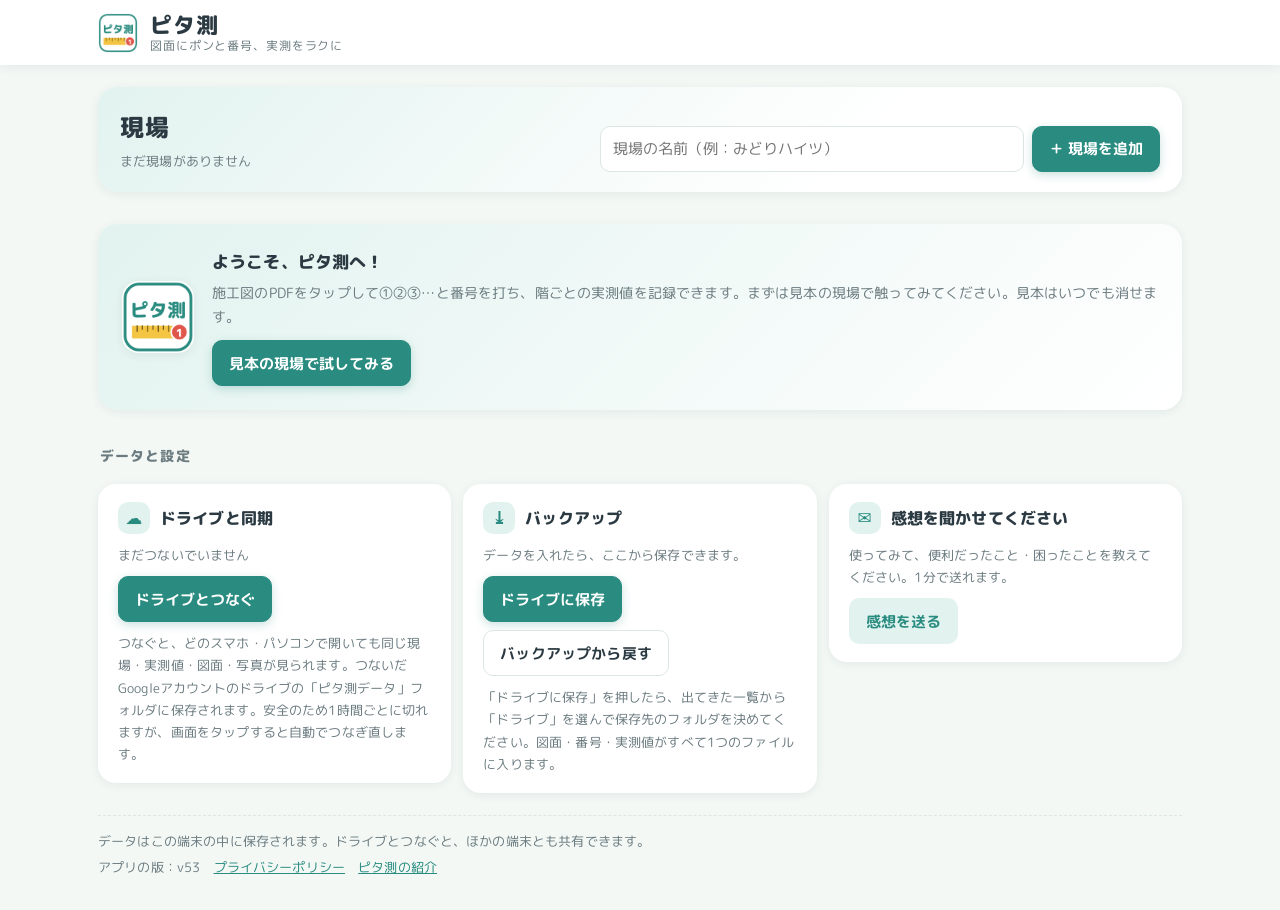
==== index.html @ 1a371fb9 "スキャンした図面でも符号をさがせるように、端末の中で文字を読み取る（Tesseract.js）。丸で囲んだ符号は丸を見つけて上下を読み分ける。今見えている範囲／このページ／全ページを選べる。部品は電波" ====
<!doctype html>
<html lang="ja">
<head>
<meta charset="utf-8">
<meta name="viewport" content="width=device-width,initial-scale=1,viewport-fit=cover">
<meta name="theme-color" content="#2a8c80">
<meta name="apple-mobile-web-app-capable" content="yes">
<meta name="apple-mobile-web-app-title" content="ピタ測">
<link rel="manifest" href="manifest.webmanifest">
<link rel="icon" href="favicon-48.png" type="image/png">
<link rel="apple-touch-icon" href="apple-touch-icon.png">
<title>ピタ測</title>
<link rel="stylesheet" href="lib/fonts/fonts.css">
<link rel="stylesheet" href="style.css">
</head>
<body>

<!-- ドライブとの同期が切れた時のお知らせ -->
<div id="syncBanner" class="syncbanner" hidden>
  <span>同期が切れています（タップで自動でつなぎ直します）</span>
  <button id="syncReconnect" type="button" class="sm">つなぎ直す</button>
</div>

<!-- ホーム：現場一覧 -->
<section id="vHome" class="view home">
  <header class="top hometop">
    <h1 class="brand"><img src="icon-192.png" alt="" width="40" height="40"><span>ピタ測<small>図面にポンと番号、実測をラクに</small></span></h1>
    <button id="syncChip" type="button" class="syncchip" hidden><i></i><span></span></button>
  </header>
  <main class="homemain">
    <section class="newsite">
      <div>
        <h2>現場</h2>
        <p id="siteCount" class="note"></p>
      </div>
      <form id="newSiteForm" class="newsiteform">
        <input id="newSiteName" type="text" placeholder="現場の名前（例：みどりハイツ）" aria-label="新しい現場の名前" autocomplete="off">
        <button id="addSite" class="primary" type="submit">＋ 現場を追加</button>
      </form>
    </section>
    <input id="siteSearch" class="sitesearch" type="search" placeholder="現場をさがす" aria-label="現場をさがす" hidden>
    <ul id="siteList" class="sitegrid"></ul>
    <p id="siteNone" class="note center" hidden>見つかりませんでした</p>
    <div id="homeEmpty" class="hello" hidden>
      <img src="icon-192.png" alt="" width="72" height="72">
      <div>
        <h2>ようこそ、ピタ測へ！</h2>
        <p>施工図のPDFをタップして①②③…と番号を打ち、階ごとの実測値を記録できます。まずは見本の現場で触ってみてください。見本はいつでも消せます。</p>
        <button id="demoBtn" type="button" class="primary">見本の現場で試してみる</button>
      </div>
    </div>

    <h2 class="sectitle">データと設定</h2>
    <div class="settings">
      <section id="syncCard" class="card stack">
        <h3><span class="ico">☁</span>ドライブと同期</h3>
        <p id="syncInfo" class="note"></p>
        <div class="row wrap">
          <button id="syncConnect" type="button" class="primary">ドライブとつなぐ</button>
          <button id="syncNowBtn" type="button" hidden>今すぐ同期</button>
          <button id="syncOff" type="button" hidden>つなぐのをやめる</button>
        </div>
        <p class="note small">つなぐと、どのスマホ・パソコンで開いても同じ現場・実測値・図面・写真が見られます。つないだGoogleアカウントのドライブの「ピタ測データ」フォルダに保存されます。安全のため1時間ごとに切れますが、画面をタップすると自動でつなぎ直します。</p>
      </section>
      <section class="card stack">
        <h3><span class="ico">⤓</span>バックアップ</h3>
        <p id="backupInfo" class="note"></p>
        <div class="row wrap">
          <button id="backupBtn" type="button" class="primary">ドライブに保存</button>
          <label for="restoreIn" class="filebtn">バックアップから戻す</label>
          <input id="restoreIn" type="file" hidden>
        </div>
        <p class="note small">「ドライブに保存」を押したら、出てきた一覧から「ドライブ」を選んで保存先のフォルダを決めてください。図面・番号・実測値がすべて1つのファイルに入ります。</p>
      </section>
      <section class="card stack">
        <h3><span class="ico">✉</span>感想を聞かせてください</h3>
        <p class="note">使ってみて、便利だったこと・困ったことを教えてください。1分で送れます。</p>
        <div class="row"><button id="fbOpen" type="button" class="soft">感想を送る</button></div>
      </section>
    </div>
    <footer class="homefoot">
      <p class="note small">データはこの端末の中に保存されます。ドライブとつなぐと、ほかの端末とも共有できます。</p>
      <p class="note small">アプリの版：<span id="appVer">v53</span>　<a href="privacy.html">プライバシーポリシー</a>　<a href="intro.html">ピタ測の紹介</a></p>
    </footer>
  </main>
</section>

<!-- 現場：図面一覧 -->
<section id="vSite" class="view" hidden>
  <header class="top">
    <button class="back" data-go="home" type="button" aria-label="戻る">‹</button>
    <h1 id="siteTitle"></h1>
  </header>
  <main class="pad stack">
    <div class="row wrap">
      <label class="primary filebtn" for="fileIn">＋ PDFを追加（ドライブ・ファイル）</label>
      <label class="filebtn" for="photoIn">＋ 写真を追加</label>
    </div>
    <input id="fileIn" type="file" accept="application/pdf,.pdf" hidden>
    <input id="photoIn" type="file" accept="image/*" hidden>
    <p class="note small">PDFは、開いた画面で「ドライブ」や「Google ドライブ」を選ぶと、ドライブの中の施工図を選べます。</p>
    <p id="loadMsg" class="note" hidden></p>
    <ul id="drawList" class="list"></ul>
    <p id="siteEmpty" class="note" hidden>図面がまだありません。施工図のPDFか、図面を撮った写真を追加してください。</p>
    <div id="xlsxBox" class="stack" hidden>
      <button id="xlsxBtn" type="button" class="primary">Excelで保存（実測値記入表）</button>
      <p class="note small">符号ごとの実測値の表、番号入りの図面、現場写真、集計（中間値・最大・最小・差。差が20mm以上は赤字）を1つのExcelにまとめます。ドライブとつながっていれば「ピタ測データ ＞ Excel出力」に、つながっていなければスマホの「ダウンロード」に保存します。</p>
    </div>
    <div class="dangerzone">
      <button id="delSite" class="danger" type="button">この現場を削除</button>
    </div>
  </main>
</section>

<!-- 図面ビュー：番号打ち＋入力 -->
<section id="vDraw" class="view drawview" hidden>
  <header class="top">
    <button class="back" data-go="site" type="button" aria-label="戻る">‹</button>
    <h1 id="drawTitle"></h1>
    <div class="pager">
      <button id="pgPrev" type="button" aria-label="前のページ">◀</button>
      <span id="pgLabel"></span>
      <button id="pgNext" type="button" aria-label="次のページ">▶</button>
    </div>
  </header>

  <div class="posbar">
    <div id="posChips" class="chips"></div>
    <button id="addPos" type="button" class="chip add">＋ 位置</button>
    <button id="findSym" type="button" class="chip add">図面から符号をさがす</button>
    <label for="importIn" class="chip add filebtn">符号を取り込む</label>
    <input id="importIn" type="file" hidden>
  </div>
  <!-- 書き込みの道具（中身は annot.js が作る）。充電式のタッチペンでなぞると書ける -->
  <div id="penBar" class="penbar"></div>

  <div class="split">
    <div class="stagecol">
      <div id="stage" class="stage">
        <div id="layer" class="layer">
          <canvas id="cv"></canvas>
          <canvas id="hi" class="hi" hidden></canvas>
          <svg id="marks" xmlns="http://www.w3.org/2000/svg"></svg>
        </div>
        <p id="stageMsg" class="stagemsg" hidden></p>
      </div>
      <!-- 図面の操作ボタンは図面に重ならないよう、図面のすぐ下の帯に置く -->
      <div class="tools">
        <button id="modeBtn" type="button" class="tool on" aria-pressed="true">● 番号を打つ</button>
        <button id="undoBtn" type="button" class="tool">↶ 取り消し</button>
        <button id="fitBtn" type="button" class="tool">全体</button>
        <button id="sizeBtn" type="button" class="tool">丸：中</button>
      </div>
    </div>

    <div class="panel">
      <div id="noPos" class="note">上の「＋ 位置」で測る場所のグループ（例：B-1）を作ると、図面をタップして①②③…と番号を打てます。</div>
      <div id="posBody" hidden>
        <div class="poshead">
          <strong id="posName"></strong>
          <span id="posMeta" class="small muted"></span>
          <span class="grow"></span>
          <span id="saveState" class="small muted"></span>
        </div>
        <div id="selBar" class="selbar" hidden>
          <span id="selLabel"></span>
          <label for="photoCam" class="filebtn sm">写真を撮る</label>
          <input id="photoCam" type="file" accept="image/*" capture="environment" hidden>
          <span class="grow"></span>
          <button id="delPoint" type="button" class="danger sm">この番号を削除</button>
        </div>
        <div id="photoStrip" class="strip" hidden></div>
        <div class="scroller"><table id="grid"></table></div>
        <div class="legend small muted">
          <span><i class="sw red"></i>実測値（mm）</span>
          <span><i class="sw warn"></i>他の階とズレが大きい（要確認）</span>
          <span>「設計」に図面の寸法を入れると差が出ます（20mm以上は赤）</span>
        </div>
        <div class="row wrap">
          <button id="addFloor" type="button">＋ 階</button>
          <button id="delFloor" type="button">− 階</button>
          <button id="copyBtn" type="button">Excel用にコピー</button>
          <button id="csvBtn" type="button">CSV</button>
          <button id="pngBtn" type="button">番号入り図面を保存</button>
          <button id="delPos" type="button" class="danger">位置を削除</button>
        </div>
        <textarea id="memo" placeholder="メモ（例：5F ⑥は壁の出っ張りあり）" aria-label="メモ"></textarea>
      </div>
    </div>
  </div>
</section>

<!-- 位置の作成 -->
<dialog id="posDlg">
  <form method="dialog" class="stack">
    <h2>位置を追加</h2>
    <label>位置の名前<input id="pName" type="text" placeholder="例：B-1" required></label>
    <div class="row">
      <label>開始階<input id="pFrom" type="number" inputmode="numeric" value="2" min="1" max="60"></label>
      <label>終了階<input id="pTo" type="number" inputmode="numeric" value="9" min="1" max="60"></label>
    </div>
    <p id="pErr" class="err" hidden></p>
    <div class="row">
      <button value="ok" id="pOk" class="primary">作成</button>
      <button value="cancel" formnovalidate>やめる</button>
    </div>
  </form>
</dialog>

<!-- 確認 -->
<dialog id="askDlg">
  <form method="dialog" class="stack">
    <p id="askText"></p>
    <div class="row">
      <button value="ok" class="danger">削除する</button>
      <button value="cancel">やめる</button>
    </div>
  </form>
</dialog>

<!-- 感想フォーム（答えは作者のGoogleフォームに届く） -->
<dialog id="fbDlg" class="fbdlg">
  <form id="fbForm" class="stack">
    <h2>ピタ測の感想</h2>
    <p class="note small">どれも空欄のままで大丈夫です。答えはピタ測の作者に届きます。</p>
    <label>お仕事の種類<input id="fbJob" type="text" placeholder="例：手摺の施工、内装、設備など"></label>
    <label>どんな場面で使いましたか<input id="fbScene" type="text" placeholder="例：マンションのバルコニーの実測"></label>
    <fieldset class="fbset"><legend>便利だった機能（いくつでも）</legend>
      <label><input type="checkbox" name="fbFeat" value="番号を打つ">番号を打つ</label>
      <label><input type="checkbox" name="fbFeat" value="実測値の表">実測値の表</label>
      <label><input type="checkbox" name="fbFeat" value="ズレ・設計との差">ズレ・設計との差</label>
      <label><input type="checkbox" name="fbFeat" value="写真">写真</label>
      <label><input type="checkbox" name="fbFeat" value="書き込み">書き込み</label>
      <label><input type="checkbox" name="fbFeat" value="Excelで保存">Excelで保存</label>
      <label><input type="checkbox" name="fbFeat" value="ドライブ同期">ドライブ同期</label>
      <label><input type="checkbox" name="fbFeat" value="符号をさがす">符号をさがす</label>
    </fieldset>
    <label>困ったこと・わかりにくかったこと<textarea id="fbTrouble" rows="3"></textarea></label>
    <fieldset class="fbset"><legend>月いくらなら払いますか</legend>
      <label><input type="radio" name="fbPrice" value="0円なら使う">0円なら使う</label>
      <label><input type="radio" name="fbPrice" value="300円">300円</label>
      <label><input type="radio" name="fbPrice" value="500円">500円</label>
      <label><input type="radio" name="fbPrice" value="1,000円">1,000円</label>
      <label><input type="radio" name="fbPrice" value="2,000円以上">2,000円以上</label>
    </fieldset>
    <label>ほしい機能・こうなったらいいのに<textarea id="fbWish" rows="3"></textarea></label>
    <label>連絡先（任意・返事がほしい時だけ）<input id="fbContact" type="text" placeholder="メールやLINEなど"></label>
    <div class="row wrap">
      <button type="submit" class="primary" id="fbSend">送る</button>
      <span class="grow"></span>
      <button type="button" id="fbCancel">やめる</button>
    </div>
  </form>
</dialog>

<!-- 表の行（階）のメニュー -->
<dialog id="rowDlg">
  <form id="rowForm" class="stack">
    <h2 id="rowTitle"></h2>
    <button type="button" id="rowAddLoc" class="soft">＋ この階に箇所を追加</button>
    <p class="note small" style="margin-top:-6px">同じ階に、同じものを測る場所が何か所もある時に使います。</p>
    <label>行の名前（例：5F X2〜X3）<input id="rowName" type="text" autocomplete="off"></label>
    <div class="row wrap">
      <button type="submit" class="primary">名前を変える</button>
      <button type="button" id="rowDel" class="danger">この行を削除</button>
      <span class="grow"></span>
      <button type="button" id="rowCancel">閉じる</button>
    </div>
  </form>
</dialog>

<!-- 図面から符号をさがす -->
<dialog id="symDlg" class="symdlg">
  <div class="stack" id="symMain">
    <h2>図面から符号をさがす</h2>
    <p id="symMsg" class="note"></p>
    <div id="symOcr" class="symocr" hidden>
      <button type="button" id="ocrView" class="primary">今見えている範囲を読む</button>
      <button type="button" id="ocrPage">このページ全体を読む</button>
      <button type="button" id="ocrAll">全ページを読む</button>
    </div>
    <div id="symList" class="symlist"></div>
    <div class="row wrap">
      <button type="button" id="symAdd" class="primary" hidden>選んだ符号を追加</button>
      <button type="button" id="symAll" hidden>全部はずす</button>
      <span class="grow"></span>
      <button type="button" id="symClose">閉じる</button>
    </div>
  </div>
  <div class="stack" id="symPrev" hidden>
    <h2 id="symPrevTitle"></h2>
    <p id="symPrevNote" class="note"></p>
    <div id="symPrevPages" class="row wrap"></div>
    <div id="symPrevBox" class="symprev"><canvas id="symPrevCv"></canvas></div>
    <div class="row wrap">
      <button type="button" id="symPrevUse" class="primary">このページにする</button>
      <span class="grow"></span>
      <button type="button" id="symPrevBack">一覧に戻る</button>
    </div>
  </div>
</dialog>

<!-- Excelをドライブに保存した後 -->
<dialog id="savedDlg">
  <div class="stack">
    <h2>ドライブに保存しました</h2>
    <p class="note"><span id="savedAcct">つないだアカウント</span>のドライブの「ピタ測データ ＞ Excel出力」に入っています。</p>
    <p id="savedName" style="margin:0;font-weight:700;word-break:break-all"></p>
    <div class="row wrap">
      <a id="savedLink" class="filebtn primary" href="#" target="_blank" rel="noopener">ドライブで開く</a>
      <span class="grow"></span>
      <button type="button" id="savedClose">閉じる</button>
    </div>
    <p class="note small">人に送るときは、ドライブで開いて「共有」から送れます。</p>
  </div>
</dialog>

<!-- 図面に文字を書く -->
<dialog id="textDlg">
  <form class="stack" id="textForm">
    <h2 id="textTitle">文字を書く</h2>
    <input id="textIn" type="text" placeholder="例：ここ要確認、W=942" aria-label="書く文字" autocomplete="off">
    <div class="row wrap">
      <button type="submit" class="primary" id="textOk">置く</button>
      <button type="button" id="textDel" class="danger" hidden>この文字を消す</button>
      <span class="grow"></span>
      <button type="button" id="textCancel">やめる</button>
    </div>
  </form>
</dialog>

<!-- 写真を撮った直後に、どの階の写真かを選ぶ -->
<dialog id="floorDlg">
  <div class="stack">
    <h2 id="floorTitle">どの階の写真？</h2>
    <img id="floorPrev" alt="" class="floorprev">
    <div id="floorBtns" class="chips wrapchips"></div>
    <button id="floorCancel" type="button">保存しない</button>
  </div>
</dialog>

<!-- 写真の拡大表示 -->
<dialog id="photoDlg" class="photodlg">
  <div class="photostage">
    <div id="photoWrap" class="photowrap">
      <img id="photoImg" alt="">
      <svg id="photoSvg" xmlns="http://www.w3.org/2000/svg" preserveAspectRatio="none"></svg>
    </div>
  </div>
  <div class="row wrap">
    <div id="phTools" class="annotbar"></div>
  </div>
  <p id="photoCap"></p>
  <label class="row small muted">階を変える
    <select id="photoFloor" aria-label="写真の階"></select>
  </label>
  <div class="row">
    <button id="photoDel" type="button" class="danger">この写真を削除</button>
    <span class="grow"></span>
    <button id="photoClose" type="button">閉じる</button>
  </div>
</dialog>

<div id="toast" class="toast" hidden></div>

<!-- Google Play版以外で開いた時の案内（PLAY.only が true の時だけ出る） -->
<div id="playGate" class="playgate" hidden>
  <div class="card stack">
    <h2>ピタ測は Google Play で販売しています</h2>
    <p class="note">このアプリは、Google Play で購入したアプリから開いてお使いください。購入済みの方は、ホーム画面の「ピタ測」アイコンから開いてください。</p>
    <a id="playLink" class="primary btnlink" href="#" rel="noopener">Google Play で見る</a>
    <a class="note small" href="intro.html">ピタ測の紹介を見る</a>
  </div>
</div>
<script src="lib/pdfjs/pdf.min.js"></script>
<script src="store.js"></script>
<script src="sync.js"></script>
<script src="annot.js"></script>
<script src="demo.js"></script>
<script src="ocr.js"></script>
<script src="app.js"></script>
</body>
</html>
---- lib/fonts/fonts.css ----
/* M PLUS Rounded 1c（丸い書体）。@fontsource/m-plus-rounded-1c 5.3.0 より。SIL Open Font License 1.1（LICENSE） */
/* m-plus-rounded-1c-[0]-400-normal */
@font-face {
  font-family: 'M PLUS Rounded 1c';
  font-style: normal;
  font-display: swap;
  font-weight: 400;
  src: url(./files/m-plus-rounded-1c-0-400-normal.woff2) format('woff2');
  unicode-range: U+25ee8,U+25f23,U+25f5c,U+25fd4,U+25fe0,U+25ffb,U+2600c,U+26017,U+26060,U+260ed,U+26222,U+2626a,U+26270,U+26286,U+2634c,U+26402,U+2667e,U+266b0,U+2671d,U+268dd,U+268ea,U+26951,U+2696f,U+26999,U+269dd,U+26a1e,U+26a58,U+26a8c,U+26ab7,U+26aff,U+26c29,U+26c73,U+26c9e,U+26cdd,U+26e40,U+26e65,U+26f94,U+26ff6-26ff8,U+270f4,U+2710d,U+27139,U+273da-273db,U+273fe,U+27410,U+27449,U+27614-27615,U+27631,U+27684,U+27693,U+2770e,U+27723,U+27752,U+278b2,U+27985,U+279b4,U+27a84,U+27bb3,U+27bbe,U+27bc7,U+27c3c,U+27cb8,U+27d73,U+27da0,U+27e10,U+27eaf,U+27fb7,U+2808a,U+280bb,U+28277,U+28282,U+282f3,U+283cd,U+2840c,U+28455,U+284dc,U+2856b,U+285c8-285c9,U+286d7,U+286fa,U+28946,U+28949,U+2896b,U+28987-28988,U+289ba-289bb,U+28a1e,U+28a29,U+28a43,U+28a71,U+28a99,U+28acd,U+28add,U+28ae4,U+28bc1,U+28bef,U+28cdd,U+28d10,U+28d71,U+28dfb,U+28e0f,U+28e17,U+28e1f,U+28e36,U+28e89,U+28eeb,U+28ef6,U+28f32,U+28ff8,U+292a0,U+292b1,U+29490,U+295cf,U+2967f,U+296f0,U+29719,U+29750,U+29810,U+298c6,U+29a72,U+29d4b,U+29ddb,U+29e15,U+29e3d,U+29e49,U+29e8a,U+29ec4,U+29edb,U+29ee9,U+29fce,U+29fd7,U+2a01a,U+2a02f,U+2a082,U+2a0f9,U+2a190,U+2a2b2,U+2a38c,U+2a437,U+2a5f1,U+2a602,U+2a61a,U+2a6b2,U+2a9e6,U+2b746,U+2b751,U+2b753,U+2b75a,U+2b75c,U+2b765,U+2b776-2b777,U+2b77c,U+2b782,U+2b789,U+2b78b,U+2b78e,U+2b794,U+2b7ac,U+2b7af,U+2b7bd,U+2b7c9,U+2b7cf,U+2b7d2,U+2b7d8,U+2b7f0,U+2b80d,U+2b817,U+2b81a,U+2d544,U+2e278,U+2e569,U+2e6ea,U+2f804,U+2f80f,U+2f815,U+2f818,U+2f81a,U+2f822,U+2f828,U+2f82c,U+2f833,U+2f83f,U+2f846,U+2f852,U+2f862,U+2f86d,U+2f873,U+2f877,U+2f884,U+2f899-2f89a,U+2f8a6,U+2f8ac,U+2f8b2,U+2f8b6,U+2f8d3,U+2f8db-2f8dc,U+2f8e1,U+2f8e5,U+2f8ea,U+2f8ed,U+2f8fc,U+2f903,U+2f90b,U+2f90f,U+2f91a,U+2f920-2f921,U+2f945,U+2f947,U+2f96c,U+2f995,U+2f9d0,U+2f9de-2f9df,U+2f9f4;
}

/* m-plus-rounded-1c-[1]-400-normal */
@font-face {
  font-family: 'M PLUS Rounded 1c';
  font-style: normal;
  font-display: swap;
  font-weight: 400;
  src: url(./files/m-plus-rounded-1c-1-400-normal.woff2) format('woff2');
  unicode-range: U+1f235-1f23b,U+1f240-1f248,U+1f250-1f251,U+2000b,U+20089-2008a,U+200a2,U+200a4,U+200b0,U+200f5,U+20158,U+201a2,U+20213,U+2032b,U+20371,U+20381,U+203f9,U+2044a,U+20509,U+2053f,U+205b1,U+205d6,U+20611,U+20628,U+206ec,U+2074f,U+207c8,U+20807,U+2083a,U+208b9,U+2090e,U+2097c,U+20984,U+2099d,U+20a64,U+20ad3,U+20b1d,U+20b9f,U+20bb7,U+20d45,U+20d58,U+20de1,U+20e64,U+20e6d,U+20e95,U+20f5f,U+21201,U+2123d,U+21255,U+21274,U+2127b,U+212d7,U+212e4,U+212fd,U+2131b,U+21336,U+21344,U+213c4,U+2146d-2146e,U+215d7,U+21647,U+216b4,U+21706,U+21742,U+218bd,U+219c3,U+21a1a,U+21c56,U+21d2d,U+21d45,U+21d62,U+21d78,U+21d92,U+21d9c,U+21da1,U+21db7,U+21de0,U+21e33-21e34,U+21f1e,U+21f76,U+21ffa,U+2217b,U+22218,U+2231e,U+223ad,U+22609,U+226f3,U+2285b,U+228ab,U+2298f,U+22ab8,U+22b46,U+22b4f-22b50,U+22ba6,U+22c1d,U+22c24,U+22de1,U+22e42,U+22feb,U+231b6,U+231c3-231c4,U+231f5,U+23372,U+233cc,U+233d0,U+233d2-233d3,U+233d5,U+233da,U+233df,U+233e4,U+233fe,U+2344a-2344b,U+23451,U+23465,U+234e4,U+2355a,U+23594,U+235c4,U+23638-2363a,U+23647,U+2370c,U+2371c,U+2373f,U+23763-23764,U+237e7,U+237f1,U+237ff,U+23824,U+2383d,U+23a98,U+23c7f,U+23cbe,U+23cfe,U+23d00,U+23d0e,U+23d40,U+23dd3,U+23df9-23dfa,U+23f7e,U+2404b,U+24096,U+24103,U+241c6,U+241fe,U+242ee,U+243bc,U+243d0,U+24629,U+246a5,U+247f1,U+24896,U+248e9,U+24a4d,U+24b56,U+24b6f,U+24c16,U+24d14,U+24e04,U+24e0e,U+24e37,U+24e6a,U+24e8b,U+24ff2,U+2504a,U+25055,U+25122,U+251a9,U+251cd,U+251e5,U+2521e,U+2524c,U+2542e,U+2548e,U+254d9,U+2550e,U+255a7,U+2567f,U+25771,U+257a9,U+257b4,U+25874,U+259c4,U+259cc,U+259d4,U+25ad7,U+25ae3-25ae4,U+25af1,U+25bb2,U+25c4b,U+25c64,U+25da1,U+25e2e,U+25e56,U+25e62,U+25e65,U+25ec2,U+25ed8;
}

/* m-plus-rounded-1c-[2]-400-normal */
@font-face {
  font-family: 'M PLUS Rounded 1c';
  font-style: normal;
  font-display: swap;
  font-weight: 400;
  src: url(./files/m-plus-rounded-1c-2-400-normal.woff2) format('woff2');
  unicode-range: U+ffd7,U+ffda-ffdc,U+ffe0-ffe2,U+ffe4,U+ffe6,U+ffe8-ffee,U+1f100-1f10c,U+1f110-1f16c,U+1f170-1f1ac,U+1f200-1f202,U+1f210-1f234;
}

/* m-plus-rounded-1c-[3]-400-normal */
@font-face {
  font-family: 'M PLUS Rounded 1c';
  font-style: normal;
  font-display: swap;
  font-weight: 400;
  src: url(./files/m-plus-rounded-1c-3-400-normal.woff2) format('woff2');
  unicode-range: U+fa10,U+fa12-fa6d,U+fb00-fb04,U+fe10-fe19,U+fe30-fe42,U+fe44-fe52,U+fe54-fe66,U+fe68-fe6b,U+ff02,U+ff04,U+ff07,U+ff51,U+ff5b,U+ff5d,U+ff5f-ff60,U+ff66,U+ff69,U+ff87,U+ffa1-ffbe,U+ffc2-ffc7,U+ffca-ffcf,U+ffd2-ffd6;
}

/* m-plus-rounded-1c-[5]-400-normal */
@font-face {
  font-family: 'M PLUS Rounded 1c';
  font-style: normal;
  font-display: swap;
  font-weight: 400;
  src: url(./files/m-plus-rounded-1c-5-400-normal.woff2) format('woff2');
  unicode-range: U+9e8b-9e8c,U+9e8e-9e8f,U+9e91-9e92,U+9e95-9e96,U+9e98,U+9e9b,U+9e9d-9e9e,U+9ea4-9ea5,U+9ea8-9eaa,U+9eac-9eb0,U+9eb3-9eb5,U+9eb8,U+9ebc-9ebf,U+9ec3,U+9ec6,U+9ec8,U+9ecb-9ecd,U+9ecf-9ed1,U+9ed4-9ed5,U+9ed8,U+9edb-9ee0,U+9ee4-9ee5,U+9ee7-9ee8,U+9eec-9ef2,U+9ef4-9ef9,U+9efb-9eff,U+9f02-9f03,U+9f07-9f09,U+9f0e-9f12,U+9f14-9f17,U+9f19-9f1b,U+9f1f-9f22,U+9f26,U+9f2a-9f2c,U+9f2f,U+9f31-9f32,U+9f34,U+9f37,U+9f39-9f3a,U+9f3c-9f3f,U+9f41,U+9f43-9f47,U+9f4a,U+9f4e-9f50,U+9f52-9f58,U+9f5a,U+9f5d-9f61,U+9f63,U+9f66-9f6a,U+9f6c-9f73,U+9f75-9f77,U+9f7a,U+9f7d,U+9f7f,U+9f8f-9f92,U+9f94-9f97,U+9f99,U+9f9c-9fa3,U+9fa5,U+9fb4,U+9fbc-9fc2,U+9fc4,U+9fc6,U+9fcc,U+f900-f92c;
}

/* m-plus-rounded-1c-[6]-400-normal */
@font-face {
  font-family: 'M PLUS Rounded 1c';
  font-style: normal;
  font-display: swap;
  font-weight: 400;
  src: url(./files/m-plus-rounded-1c-6-400-normal.woff2) format('woff2');
  unicode-range: U+9c3e,U+9c41,U+9c43-9c4a,U+9c4e-9c50,U+9c52-9c54,U+9c56,U+9c58,U+9c5a-9c61,U+9c63,U+9c65,U+9c67-9c6b,U+9c6d-9c6e,U+9c70,U+9c72,U+9c75-9c78,U+9c7a-9c7c,U+9ce6-9ce7,U+9ceb-9cec,U+9cf0,U+9cf2,U+9cf6-9cf7,U+9cf9,U+9d02-9d03,U+9d06-9d09,U+9d0b,U+9d0e,U+9d11-9d12,U+9d15,U+9d17-9d18,U+9d1b-9d1f,U+9d23,U+9d26,U+9d2a-9d2c,U+9d2f-9d30,U+9d32-9d34,U+9d3a,U+9d3c-9d3f,U+9d41-9d48,U+9d4a,U+9d50-9d54,U+9d59,U+9d5d-9d65,U+9d69-9d6c,U+9d6f-9d70,U+9d72-9d73,U+9d76-9d77,U+9d7a-9d7c,U+9d7e,U+9d83-9d84,U+9d86-9d87,U+9d89-9d8a,U+9d8d-9d8e,U+9d92-9d93,U+9d95-9d9a,U+9da1,U+9da4,U+9da9-9dac,U+9dae,U+9db1-9db2,U+9db5,U+9db8-9dbd,U+9dbf-9dc4,U+9dc6-9dc7,U+9dc9-9dca,U+9dcf,U+9dd3-9dd7,U+9dd9-9dda,U+9dde-9de0,U+9de3,U+9de5-9de7,U+9de9,U+9deb,U+9ded-9df0,U+9df3-9df4,U+9df8,U+9dfd-9dfe,U+9e02,U+9e07,U+9e0a,U+9e0d-9e0e,U+9e10-9e12,U+9e15-9e16,U+9e19-9e1f,U+9e75,U+9e79-9e7d,U+9e80-9e85,U+9e87-9e88;
}

/* m-plus-rounded-1c-[7]-400-normal */
@font-face {
  font-family: 'M PLUS Rounded 1c';
  font-style: normal;
  font-display: swap;
  font-weight: 400;
  src: url(./files/m-plus-rounded-1c-7-400-normal.woff2) format('woff2');
  unicode-range: U+9ae5-9ae7,U+9ae9,U+9aeb-9aec,U+9aee-9aef,U+9af1-9af5,U+9af7,U+9af9-9afb,U+9afd,U+9aff-9b06,U+9b08-9b09,U+9b0b-9b0e,U+9b10,U+9b12,U+9b16,U+9b18-9b1d,U+9b1f-9b20,U+9b22-9b23,U+9b25-9b2f,U+9b32-9b35,U+9b37,U+9b39-9b3b,U+9b3d,U+9b43-9b44,U+9b48,U+9b4b-9b4f,U+9b51,U+9b55-9b58,U+9b5b,U+9b5e,U+9b61,U+9b63,U+9b65-9b66,U+9b68,U+9b6a-9b6f,U+9b72-9b79,U+9b7f-9b80,U+9b83-9b87,U+9b89-9b8b,U+9b8d,U+9b8f-9b94,U+9b96-9b97,U+9b9a,U+9b9d-9ba0,U+9ba6-9ba7,U+9ba9-9baa,U+9bac,U+9bb0-9bb2,U+9bb4,U+9bb7-9bb9,U+9bbb-9bbc,U+9bbe-9bc1,U+9bc6-9bc8,U+9bca,U+9bce-9bd2,U+9bd4,U+9bd7-9bd8,U+9bdd,U+9bdf,U+9be1-9be5,U+9be7,U+9bea-9beb,U+9bee-9bf3,U+9bf5,U+9bf7-9bfa,U+9bfd,U+9bff-9c00,U+9c02,U+9c04,U+9c06,U+9c08-9c0d,U+9c0f-9c16,U+9c18-9c1e,U+9c21-9c2a,U+9c2d-9c32,U+9c35-9c37,U+9c39-9c3a,U+9c3d;
}

/* m-plus-rounded-1c-[8]-400-normal */
@font-face {
  font-family: 'M PLUS Rounded 1c';
  font-style: normal;
  font-display: swap;
  font-weight: 400;
  src: url(./files/m-plus-rounded-1c-8-400-normal.woff2) format('woff2');
  unicode-range: U+98eb,U+98ed-98ee,U+98f0-98f1,U+98f3,U+98f6,U+9902,U+9907-9909,U+9911-9912,U+9914-9918,U+991a-9922,U+9924,U+9926-9927,U+992b-992c,U+992e,U+9931-9935,U+9939-993e,U+9940-9942,U+9945-9949,U+994b-994e,U+9950-9952,U+9954-9955,U+9958-9959,U+995b-995c,U+995e-9960,U+9963,U+9997-9998,U+999b,U+999d-999f,U+99a3,U+99a5-99a6,U+99a8,U+99ad-99ae,U+99b0-99b2,U+99b5,U+99b9-99ba,U+99bc-99bd,U+99bf,U+99c1,U+99c3,U+99c8-99c9,U+99d1,U+99d3-99d5,U+99d8-99df,U+99e1-99e2,U+99e7,U+99ea-99ee,U+99f0-99f2,U+99f4-99f5,U+99f8-99f9,U+99fb-99fe,U+9a01-9a05,U+9a08,U+9a0a-9a0c,U+9a0f-9a11,U+9a16,U+9a1a,U+9a1e,U+9a20,U+9a22-9a24,U+9a27,U+9a2b,U+9a2d-9a2e,U+9a31,U+9a33,U+9a35-9a38,U+9a3e,U+9a40-9a45,U+9a47,U+9a4a-9a4e,U+9a51-9a52,U+9a54-9a58,U+9a5b,U+9a5d,U+9a5f,U+9a62,U+9a64-9a65,U+9a69-9a6c,U+9aaa,U+9aac-9ab0,U+9ab2,U+9ab4-9ab7,U+9ab9,U+9abb-9ac1,U+9ac3,U+9ac6,U+9ac8,U+9ace-9ad3,U+9ad5-9ad7,U+9adb-9adc,U+9ade-9ae0,U+9ae2-9ae4;
}

/* m-plus-rounded-1c-[9]-400-normal */
@font-face {
  font-family: 'M PLUS Rounded 1c';
  font-style: normal;
  font-display: swap;
  font-weight: 400;
  src: url(./files/m-plus-rounded-1c-9-400-normal.woff2) format('woff2');
  unicode-range: U+971d,U+9721-9724,U+9728,U+972a,U+9730-9731,U+9733,U+9736,U+9738-9739,U+973b,U+973d-973e,U+9741-9744,U+9746-974a,U+974d-974f,U+9751,U+9755,U+9757-9758,U+975a-975c,U+9760-9761,U+9763-9764,U+9766-9768,U+976a-976b,U+976e,U+9771,U+9773,U+9776-977d,U+977f-9781,U+9785-9786,U+9789,U+978b,U+978f-9790,U+9795-9797,U+9799-979a,U+979c,U+979e-97a0,U+97a2-97a3,U+97a6,U+97a8,U+97ab-97ac,U+97ae,U+97b1-97b6,U+97b8-97ba,U+97bc,U+97be-97bf,U+97c1,U+97c3-97ce,U+97d0-97d1,U+97d4,U+97d7-97d9,U+97db-97de,U+97e0-97e1,U+97e4,U+97e6,U+97ed-97ef,U+97f1-97f2,U+97f4-97f8,U+97fa,U+9804,U+9807,U+980a,U+980c-980f,U+9814,U+9816-9817,U+9819-981a,U+981c,U+981e,U+9820-9821,U+9823-9826,U+982b,U+982e-9830,U+9832-9835,U+9837,U+9839,U+983d-983e,U+9844,U+9846-9847,U+984a-984b,U+984f,U+9851-9853,U+9856-9857,U+9859-985b,U+9862-9863,U+9865-9866,U+986a-986c,U+986f-9871,U+9873-9875,U+98aa-98ab,U+98ad-98ae,U+98b0-98b1,U+98b4,U+98b6-98b8,U+98ba-98bc,U+98bf,U+98c2-98c8,U+98cb-98cc,U+98ce,U+98dc,U+98de,U+98e0-98e1,U+98e3,U+98e5-98e7,U+98e9-98ea;
}

/* m-plus-rounded-1c-[10]-400-normal */
@font-face {
  font-family: 'M PLUS Rounded 1c';
  font-style: normal;
  font-display: swap;
  font-weight: 400;
  src: url(./files/m-plus-rounded-1c-10-400-normal.woff2) format('woff2');
  unicode-range: U+944a,U+944c,U+9452-9453,U+9455,U+9459-945c,U+945e-9463,U+9468,U+946a-946b,U+946d-9472,U+9475,U+9477,U+947c-947f,U+9481,U+9483-9485,U+9578-9579,U+957e-957f,U+9582,U+9584,U+9586-9588,U+958a,U+958c-958f,U+9592,U+9594,U+9596,U+9598-9599,U+959d-95a1,U+95a4,U+95a6-95a9,U+95ab-95ad,U+95b1,U+95b4,U+95b6,U+95b9-95bf,U+95c3,U+95c6,U+95c8-95cd,U+95d0-95d6,U+95d9-95da,U+95dc-95e2,U+95e4-95e6,U+95e8,U+961d-961e,U+9621-9622,U+9624-9626,U+9628,U+962c,U+962e-962f,U+9631,U+9633-9634,U+9637-963a,U+963c-963d,U+9641-9642,U+964b-964c,U+964f,U+9652,U+9654,U+9656-9658,U+965c-965f,U+9661,U+9666,U+966a,U+966c,U+966e,U+9672,U+9674,U+9677,U+967b-967c,U+967e-967f,U+9681-9684,U+9689,U+968b,U+968d,U+9691,U+9695-9698,U+969a,U+969d,U+969f,U+96a4-96aa,U+96ae-96b4,U+96b6,U+96b8-96bb,U+96bd,U+96c1,U+96c9-96cb,U+96cd-96ce,U+96d2,U+96d5-96d6,U+96d8-96da,U+96dc-96df,U+96e9,U+96ef,U+96f1,U+96f9-96fa,U+9702-9706,U+9708-9709,U+970d-970f,U+9711,U+9713-9714,U+9716,U+9719-971b;
}

/* m-plus-rounded-1c-[11]-400-normal */
@font-face {
  font-family: 'M PLUS Rounded 1c';
  font-style: normal;
  font-display: swap;
  font-weight: 400;
  src: url(./files/m-plus-rounded-1c-11-400-normal.woff2) format('woff2');
  unicode-range: U+92bc-92bd,U+92bf-92c3,U+92c5-92c8,U+92cb-92d0,U+92d2-92d3,U+92d5,U+92d7-92d9,U+92dc-92dd,U+92df-92e1,U+92e3-92e5,U+92e7-92ea,U+92ec,U+92ee,U+92f0,U+92f2,U+92f7-92fb,U+92ff-9300,U+9302,U+9304,U+9308,U+930d,U+930f-9311,U+9314-9315,U+9318-931a,U+931c-931f,U+9321-9325,U+9327-932b,U+932e,U+9333-9337,U+933a-933b,U+9344,U+9347-934a,U+934d,U+9350-9352,U+9354-9358,U+935a,U+935c,U+935e,U+9360,U+9364-9365,U+9367,U+9369-936d,U+936f-9371,U+9373-9374,U+9376,U+937a,U+937d-9382,U+9388,U+938a-938b,U+938d,U+938f,U+9392,U+9394-9395,U+9397-9398,U+939a-939b,U+939e,U+93a1,U+93a3-93a4,U+93a6,U+93a8-93a9,U+93ab-93ad,U+93b0,U+93b4-93b6,U+93b9-93bb,U+93c1,U+93c3-93cd,U+93d0-93d1,U+93d3,U+93d6-93d9,U+93dc-93df,U+93e2,U+93e4-93e8,U+93f1,U+93f5,U+93f7-93fb,U+93fd,U+9401-9404,U+9407-9409,U+940d-9410,U+9413-9417,U+9419-941a,U+941f,U+9421,U+942b,U+942e-942f,U+9431-9434,U+9436,U+9438,U+943a-943b,U+943d,U+943f,U+9441,U+9443-9445,U+9448;
}

/* m-plus-rounded-1c-[12]-400-normal */
@font-face {
  font-family: 'M PLUS Rounded 1c';
  font-style: normal;
  font-display: swap;
  font-weight: 400;
  src: url(./files/m-plus-rounded-1c-12-400-normal.woff2) format('woff2');
  unicode-range: U+9143,U+9146-914c,U+914f,U+9153,U+9156-915b,U+9161,U+9163-9165,U+9167,U+9169,U+916d,U+9172-9174,U+9179-917b,U+9181-9183,U+9185-9187,U+9189-918b,U+918e,U+9191,U+9193-9195,U+9197-9198,U+919e,U+91a1-91a2,U+91a6,U+91a8,U+91aa-91b6,U+91ba-91bd,U+91bf-91c6,U+91c9,U+91cb,U+91d0,U+91d3-91d4,U+91d6-91d7,U+91d9-91db,U+91de-91df,U+91e1,U+91e4-91e6,U+91e9-91ea,U+91ec-91f1,U+91f5-91f7,U+91f9,U+91fb-91fd,U+91ff-9201,U+9204-9207,U+9209-920a,U+920c,U+920e,U+9210-9218,U+921c-921e,U+9223-9226,U+9228-9229,U+922c,U+922e-9230,U+9233,U+9235-923a,U+923c,U+923e-9240,U+9242-9243,U+9245-924b,U+924d-9251,U+9256-925a,U+925c-925e,U+9260-9261,U+9264-9269,U+926e-9270,U+9275-9279,U+927b-927f,U+9288-928a,U+928d-928e,U+9291-9293,U+9295-9297,U+9299,U+929b-929c,U+929f-92a0,U+92a4-92a5,U+92a7-92a8,U+92ab,U+92af,U+92b2-92b3,U+92b6-92bb;
}

/* m-plus-rounded-1c-[13]-400-normal */
@font-face {
  font-family: 'M PLUS Rounded 1c';
  font-style: normal;
  font-display: swap;
  font-weight: 400;
  src: url(./files/m-plus-rounded-1c-13-400-normal.woff2) format('woff2');
  unicode-range: U+8f52-8f55,U+8f57-8f58,U+8f5c-8f5e,U+8f61-8f66,U+8f9c-8f9d,U+8f9f-8fa2,U+8fa4-8fa8,U+8fad-8faf,U+8fb4-8fb8,U+8fbe,U+8fc0-8fc2,U+8fc6,U+8fc8,U+8fca-8fcb,U+8fcd,U+8fd0,U+8fd2-8fd3,U+8fd5,U+8fda,U+8fe0,U+8fe2-8fe5,U+8fe8-8fea,U+8fed-8fef,U+8ff1,U+8ff4-8ff6,U+8ff8-8ffb,U+8ffe,U+9002,U+9004-9005,U+9008,U+900b-900e,U+9011,U+9013,U+9015-9016,U+9018,U+901b,U+901e,U+9021,U+9027-902a,U+902c-902d,U+902f,U+9033-9037,U+9039,U+903c,U+903e-903f,U+9041,U+9043-9044,U+9049,U+904c,U+904f-9052,U+9056,U+9058,U+905b-905e,U+9062,U+9066-9068,U+906c,U+906f-9070,U+9072,U+9074,U+9076,U+9079,U+9080-9083,U+9085,U+9087-9088,U+908b-908c,U+908e-9090,U+9095,U+9097-9099,U+909b,U+90a0-90a2,U+90a5,U+90a8,U+90af-90b6,U+90bd-90be,U+90c3-90c5,U+90c7-90c9,U+90cc,U+90d2,U+90d5,U+90d7-90d9,U+90db-90df,U+90e2,U+90e4-90e5,U+90eb,U+90ef-90f0,U+90f2,U+90f4,U+90f6,U+90fe-9100,U+9102,U+9104-9106,U+9108,U+910d,U+9110,U+9112,U+9114-911a,U+911c,U+911e,U+9120,U+9122-9123,U+9125,U+9127,U+9129,U+912d-9132,U+9134,U+9136-9137,U+9139-913a,U+913c-913d;
}

/* m-plus-rounded-1c-[14]-400-normal */
@font-face {
  font-family: 'M PLUS Rounded 1c';
  font-style: normal;
  font-display: swap;
  font-weight: 400;
  src: url(./files/m-plus-rounded-1c-14-400-normal.woff2) format('woff2');
  unicode-range: U+8dc0,U+8dc2,U+8dc5-8dc8,U+8dca-8dcc,U+8dce-8dcf,U+8dd1,U+8dd4-8dd7,U+8dd9-8ddb,U+8ddf,U+8de3-8de5,U+8de7,U+8dea-8dec,U+8df0-8df2,U+8df4,U+8dfc-8dfd,U+8dff,U+8e01,U+8e04-8e06,U+8e08-8e09,U+8e0b-8e0c,U+8e10-8e11,U+8e14,U+8e16,U+8e1d-8e23,U+8e26-8e27,U+8e30-8e31,U+8e33-8e39,U+8e3d,U+8e40-8e42,U+8e44,U+8e47-8e50,U+8e54-8e55,U+8e59,U+8e5b-8e64,U+8e69,U+8e6c-8e6d,U+8e6f-8e72,U+8e75-8e77,U+8e79-8e7c,U+8e81-8e85,U+8e89,U+8e8b,U+8e90-8e95,U+8e98-8e9b,U+8e9d-8e9e,U+8ea1-8ea2,U+8ea7,U+8ea9-8eaa,U+8eac-8eb1,U+8eb3,U+8eb5-8eb6,U+8eba-8ebb,U+8ebe,U+8ec0-8ec1,U+8ec3-8ec8,U+8ecb,U+8ecf,U+8ed1,U+8ed4,U+8edb-8edc,U+8ee3,U+8ee8,U+8eeb,U+8eed-8eee,U+8ef0-8ef1,U+8ef7,U+8ef9-8efc,U+8efe,U+8f00,U+8f02,U+8f05,U+8f07-8f08,U+8f0a,U+8f0f-8f10,U+8f12-8f13,U+8f15-8f19,U+8f1b-8f1c,U+8f1e-8f21,U+8f23,U+8f25-8f28,U+8f2b-8f2f,U+8f33-8f37,U+8f39-8f3b,U+8f3e,U+8f40-8f43,U+8f45-8f47,U+8f49-8f4a,U+8f4c-8f4f,U+8f51;
}

/* m-plus-rounded-1c-[15]-400-normal */
@font-face {
  font-family: 'M PLUS Rounded 1c';
  font-style: normal;
  font-display: swap;
  font-weight: 400;
  src: url(./files/m-plus-rounded-1c-15-400-normal.woff2) format('woff2');
  unicode-range: U+8b2d,U+8b30,U+8b37,U+8b3c,U+8b3e,U+8b41-8b46,U+8b48-8b49,U+8b4c-8b4f,U+8b51-8b54,U+8b56,U+8b59,U+8b5b,U+8b5e-8b5f,U+8b63,U+8b69,U+8b6b-8b6d,U+8b6f,U+8b71,U+8b74,U+8b76,U+8b78-8b79,U+8b7c-8b81,U+8b84-8b85,U+8b8a-8b8f,U+8b92-8b96,U+8b99-8b9a,U+8b9c-8ba0,U+8c38-8c3a,U+8c3d-8c3f,U+8c41,U+8c45,U+8c47-8c49,U+8c4b-8c4c,U+8c4e-8c51,U+8c53-8c55,U+8c57-8c59,U+8c5b,U+8c5d,U+8c62-8c64,U+8c66,U+8c68-8c69,U+8c6b-8c6d,U+8c73,U+8c75-8c76,U+8c78,U+8c7a-8c7c,U+8c7e,U+8c82,U+8c85-8c87,U+8c89-8c8b,U+8c8d-8c8e,U+8c90,U+8c92-8c94,U+8c98-8c99,U+8c9b-8c9c,U+8c9f,U+8ca4,U+8cad-8cae,U+8cb2-8cb3,U+8cb6,U+8cb9-8cba,U+8cbd,U+8cc1-8cc2,U+8cc4-8cc6,U+8cc8-8cc9,U+8ccb,U+8ccd-8ccf,U+8cd2,U+8cd5-8cd6,U+8cd9-8cda,U+8cdd,U+8ce1,U+8ce3-8ce4,U+8ce6,U+8ce8,U+8cec,U+8cef-8cf2,U+8cf4-8cf5,U+8cf7-8cf8,U+8cfa-8cfb,U+8cfd-8cff,U+8d01,U+8d03-8d04,U+8d07,U+8d09-8d0b,U+8d0d-8d10,U+8d12-8d14,U+8d16-8d17,U+8d1b-8d1d,U+8d65,U+8d67,U+8d69,U+8d6b-8d6e,U+8d71,U+8d73,U+8d76,U+8d7f,U+8d81-8d82,U+8d84,U+8d88,U+8d8d,U+8d90-8d91,U+8d95,U+8d99,U+8d9e-8da0,U+8da6,U+8da8,U+8dab-8dac,U+8daf,U+8db2,U+8db5,U+8db7,U+8db9-8dbc,U+8dbe;
}

/* m-plus-rounded-1c-[16]-400-normal */
@font-face {
  font-family: 'M PLUS Rounded 1c';
  font-style: normal;
  font-display: swap;
  font-weight: 400;
  src: url(./files/m-plus-rounded-1c-16-400-normal.woff2) format('woff2');
  unicode-range: U+8973-8975,U+8977,U+897a-897e,U+8980,U+8983,U+8988-898a,U+898d,U+8990,U+8993-8995,U+8998,U+899b-899c,U+899f-89a1,U+89a5-89a6,U+89a9,U+89ac,U+89af-89b0,U+89b2,U+89b4-89b7,U+89ba,U+89bc-89bd,U+89bf-89c1,U+89d4-89d8,U+89da,U+89dc-89dd,U+89e5,U+89e7,U+89e9,U+89eb,U+89ed,U+89f1,U+89f3-89f4,U+89f6,U+89f8-89f9,U+89fd,U+89ff,U+8a01,U+8a04-8a05,U+8a07,U+8a0c,U+8a0f-8a12,U+8a14-8a16,U+8a1b,U+8a1d-8a1e,U+8a20-8a22,U+8a24-8a26,U+8a2b-8a2c,U+8a2f,U+8a35-8a37,U+8a3b,U+8a3d-8a3e,U+8a40-8a41,U+8a43,U+8a45-8a49,U+8a4d-8a4e,U+8a51-8a54,U+8a56-8a58,U+8a5b-8a5d,U+8a61-8a62,U+8a65,U+8a67,U+8a6c-8a6d,U+8a75-8a77,U+8a79-8a7c,U+8a7e-8a80,U+8a82-8a86,U+8a8b,U+8a8f-8a92,U+8a96-8a97,U+8a99-8a9a,U+8a9f,U+8aa1,U+8aa3,U+8aa5-8aaa,U+8aae-8aaf,U+8ab3,U+8ab6-8ab7,U+8abb-8abc,U+8abe,U+8ac2-8ac4,U+8ac6,U+8ac8-8aca,U+8acc-8acd,U+8ad0-8ad1,U+8ad3-8ad5,U+8ad7,U+8ada-8ae2,U+8ae4,U+8ae7,U+8aeb-8aec,U+8aee,U+8af0-8af1,U+8af3-8af7,U+8afa,U+8afc,U+8aff,U+8b01-8b02,U+8b04-8b07,U+8b0a-8b0d,U+8b0f-8b11,U+8b14,U+8b16,U+8b1a,U+8b1c,U+8b1e-8b20,U+8b26,U+8b28,U+8b2b-8b2c;
}

/* m-plus-rounded-1c-[17]-400-normal */
@font-face {
  font-family: 'M PLUS Rounded 1c';
  font-style: normal;
  font-display: swap;
  font-weight: 400;
  src: url(./files/m-plus-rounded-1c-17-400-normal.woff2) format('woff2');
  unicode-range: U+87e2-87e6,U+87ea-87ed,U+87ef,U+87f1,U+87f3,U+87f5-87f8,U+87fa-87fb,U+87fe-87ff,U+8801,U+8803,U+8805-8807,U+8809-880b,U+880d-8816,U+8818-881c,U+881e-881f,U+8821-8822,U+8827-8828,U+882d-882e,U+8830-8832,U+8835-8836,U+8839-883c,U+8841-8845,U+8848-884b,U+884d-884e,U+8851-8852,U+8855-8856,U+8858-885a,U+885c,U+885e-8860,U+8862,U+8864,U+8869,U+886b,U+886e-886f,U+8871-8872,U+8875,U+8877,U+8879,U+887b,U+887d-887e,U+8880-8882,U+8888,U+888d,U+8892,U+8897-889c,U+889e-88a0,U+88a2,U+88a4,U+88a8,U+88aa,U+88ae,U+88b0-88b1,U+88b5,U+88b7,U+88ba,U+88bc-88c0,U+88c3-88c4,U+88c6,U+88ca-88ce,U+88d1-88d4,U+88d8-88d9,U+88db,U+88dd-88e1,U+88e7-88e8,U+88ef-88f2,U+88f4-88f5,U+88f7,U+88f9,U+88fc,U+8901-8902,U+8904,U+8906,U+890a,U+890c-890f,U+8913,U+8915-8916,U+8918-891a,U+891c-891e,U+8920,U+8925-8928,U+892a-892b,U+8930-8932,U+8935-893b,U+893e,U+8940-8946,U+8949,U+894c-894d,U+894f,U+8952,U+8956-8957,U+895a-895c,U+895e,U+8960-8964,U+8966,U+896a-896b,U+896d-8970;
}

/* m-plus-rounded-1c-[18]-400-normal */
@font-face {
  font-family: 'M PLUS Rounded 1c';
  font-style: normal;
  font-display: swap;
  font-weight: 400;
  src: url(./files/m-plus-rounded-1c-18-400-normal.woff2) format('woff2');
  unicode-range: U+8655-8659,U+865b,U+865d-8664,U+8667,U+8669,U+866c,U+866f,U+8671,U+8675-8677,U+867a-867b,U+867d,U+8687-8689,U+868b-868d,U+8691,U+8693,U+8695-8696,U+8698,U+869a,U+869c-869d,U+86a1,U+86a3-86a4,U+86a6-86ab,U+86ad,U+86af-86b1,U+86b3-86b9,U+86bf-86c1,U+86c3-86c6,U+86c9,U+86cb,U+86ce,U+86d1-86d2,U+86d4-86d5,U+86d7,U+86da,U+86dc,U+86de-86e0,U+86e3-86e7,U+86e9,U+86ec-86ed,U+86ef,U+86f8-86fe,U+8700,U+8703-870b,U+870d-8714,U+8719-871a,U+871e-871f,U+8721-8723,U+8725,U+8728-8729,U+872e-872f,U+8731-8732,U+8734,U+8737,U+8739-8740,U+8743,U+8745,U+8749,U+874b-874e,U+8751,U+8753,U+8755,U+8757-8759,U+875d,U+875f-8761,U+8763-8766,U+8768,U+876a,U+876e-876f,U+8771-8772,U+8774,U+8778,U+877b-877c,U+877f,U+8782-8789,U+878b-878c,U+878e,U+8790,U+8793,U+8795,U+8797-8799,U+879e-87a0,U+87a2-87a3,U+87a7,U+87ab-87af,U+87b1,U+87b3,U+87b5,U+87bb,U+87bd-87c1,U+87c4,U+87c6-87cb,U+87ce,U+87d0,U+87d2,U+87d5-87d6,U+87d9-87da,U+87dc,U+87df-87e0;
}

/* m-plus-rounded-1c-[19]-400-normal */
@font-face {
  font-family: 'M PLUS Rounded 1c';
  font-style: normal;
  font-display: swap;
  font-weight: 400;
  src: url(./files/m-plus-rounded-1c-19-400-normal.woff2) format('woff2');
  unicode-range: U+84b4,U+84b9-84bb,U+84bd-84c2,U+84c6-84ca,U+84cc-84d1,U+84d3,U+84d6,U+84d9-84da,U+84dc,U+84e7,U+84ea,U+84ec,U+84ef-84f2,U+84f4,U+84f7,U+84fa-84fd,U+84ff-8500,U+8502-8503,U+8506-8507,U+850c,U+850e,U+8510,U+8514-8515,U+8517-8518,U+851a-851c,U+851e-851f,U+8521-8525,U+8527,U+852a-852c,U+852f,U+8532-8534,U+8536,U+853e-8541,U+8543,U+8546,U+8548,U+854a-854b,U+854f-8553,U+8555-855a,U+855c-8564,U+8569-856b,U+856d,U+856f,U+8577,U+8579-857b,U+857d-8581,U+8585-8586,U+8588-858c,U+858f-8591,U+8593,U+8597-8598,U+859b-859d,U+859f-85a0,U+85a2,U+85a4-85a5,U+85a7-85a8,U+85ad-85b0,U+85b4,U+85b6-85ba,U+85bc-85bf,U+85c1-85c2,U+85c7,U+85c9-85cb,U+85ce-85d0,U+85d5,U+85d8-85da,U+85dc,U+85df-85e1,U+85e5-85e6,U+85e8,U+85ed,U+85f3-85f4,U+85f6-85f7,U+85f9-85fa,U+85fc,U+85fe-8600,U+8602,U+8604-8606,U+860a-860b,U+860d-860e,U+8610-8613,U+8616-861b,U+861e,U+8621-8622,U+8624,U+8627,U+8629,U+862f-8630,U+8636,U+8638-863a,U+863c-863d,U+863f-8642,U+8646,U+864d,U+8652-8654;
}

/* m-plus-rounded-1c-[20]-400-normal */
@font-face {
  font-family: 'M PLUS Rounded 1c';
  font-style: normal;
  font-display: swap;
  font-weight: 400;
  src: url(./files/m-plus-rounded-1c-20-400-normal.woff2) format('woff2');
  unicode-range: U+82e8,U+82ea,U+82ed,U+82ef,U+82f3-82f4,U+82f6-82f7,U+82f9,U+82fb,U+82fd-82fe,U+8300-8301,U+8303,U+8306-8308,U+830a-830c,U+8316-8318,U+831b,U+831d-831f,U+8321-8323,U+832b-8335,U+8337,U+833a,U+833c-833d,U+8340,U+8342-8347,U+834a,U+834d-8351,U+8353-8357,U+835a,U+8362-8363,U+8370,U+8373,U+8375,U+8378,U+837c-837d,U+837f-8380,U+8382,U+8384-8387,U+838a,U+838d-838e,U+8392-8396,U+8398-83a0,U+83a2,U+83a6-83ad,U+83b1,U+83b5,U+83bd-83c1,U+83c7,U+83c9,U+83ce-83d1,U+83d4,U+83d6,U+83d8,U+83dd,U+83df-83e1,U+83e5,U+83e8,U+83ea-83eb,U+83f0,U+83f2,U+83f4,U+83f6-83f9,U+83fb-83fd,U+8401,U+8403-8404,U+8406-8407,U+840a-840b,U+840d,U+840f,U+8411,U+8413,U+8415,U+8417,U+8419,U+8420,U+8422,U+842a,U+842f,U+8431,U+8435,U+8438-8439,U+843c,U+8445-8448,U+844a,U+844d-844f,U+8451-8452,U+8456,U+8458-845a,U+845c,U+845f-8462,U+8464-8467,U+8469-846b,U+846d-8470,U+8473-8474,U+8476-847a,U+847c-847d,U+8481-8482,U+8484-8485,U+848b,U+8490,U+8492-8493,U+8495,U+8497,U+849c,U+849e-849f,U+84a1,U+84a6,U+84a8-84aa,U+84ad,U+84af,U+84b1;
}

/* m-plus-rounded-1c-[21]-400-normal */
@font-face {
  font-family: 'M PLUS Rounded 1c';
  font-style: normal;
  font-display: swap;
  font-weight: 400;
  src: url(./files/m-plus-rounded-1c-21-400-normal.woff2) format('woff2');
  unicode-range: U+814a,U+814c,U+8151-8153,U+8157,U+815f-8161,U+8165-8169,U+816d-816f,U+8171,U+8173-8174,U+8177,U+8180-8186,U+8188,U+818a-818b,U+818e,U+8190,U+8193,U+8195-8196,U+8198,U+819b,U+819e,U+81a0,U+81a2,U+81a4,U+81a9,U+81ae,U+81b0,U+81b2,U+81b4-81b5,U+81b8,U+81ba-81bb,U+81bd-81be,U+81c0-81c3,U+81c5-81c6,U+81c8-81cb,U+81cd-81cf,U+81d1,U+81d5-81db,U+81dd-81e1,U+81e4-81e5,U+81e7,U+81eb-81ec,U+81ef-81f2,U+81f5-81f6,U+81f8-81fb,U+81fd-8205,U+8209-820b,U+820d,U+820f,U+8212-8214,U+8216,U+8219-821d,U+8221-8222,U+8228-8229,U+822b,U+822e,U+8232-8235,U+8237-8238,U+823a,U+823c,U+8240,U+8243-8246,U+8249,U+824b,U+824e-824f,U+8251,U+8256-825a,U+825c-825d,U+825f-8260,U+8262-8264,U+8267-8268,U+826a-826b,U+826d-826e,U+8271,U+8274,U+8277,U+8279,U+827b,U+827d-8281,U+8283-8284,U+8287,U+8289-828a,U+828d-828e,U+8291-8294,U+8296,U+8298-829b,U+829f-82a1,U+82a3-82a4,U+82a7-82ac,U+82ae,U+82b0,U+82b2,U+82b4,U+82b7,U+82ba-82bc,U+82be-82bf,U+82c5-82c6,U+82d0,U+82d2-82d3,U+82d5,U+82d9-82da,U+82dc,U+82de-82e4,U+82e7;
}

/* m-plus-rounded-1c-[22]-400-normal */
@font-face {
  font-family: 'M PLUS Rounded 1c';
  font-style: normal;
  font-display: swap;
  font-weight: 400;
  src: url(./files/m-plus-rounded-1c-22-400-normal.woff2) format('woff2');
  unicode-range: U+7f77-7f79,U+7f7d-7f80,U+7f82-7f83,U+7f86-7f88,U+7f8b-7f8d,U+7f8f-7f91,U+7f94,U+7f96-7f97,U+7f9a,U+7f9c-7f9d,U+7fa1-7fa3,U+7fa6,U+7faa,U+7fad-7faf,U+7fb2,U+7fb4,U+7fb6,U+7fb8-7fb9,U+7fbc,U+7fbf-7fc0,U+7fc3,U+7fc5-7fc6,U+7fc8,U+7fca,U+7fce-7fcf,U+7fd5,U+7fdb,U+7fdf,U+7fe1,U+7fe3,U+7fe5-7fe6,U+7fe8-7fe9,U+7feb-7fec,U+7fee-7ff0,U+7ff2-7ff3,U+7ff9-7ffa,U+7ffd-7fff,U+8002,U+8004,U+8006-8008,U+800a-800f,U+8011-8014,U+8016,U+8018-8019,U+801c-8021,U+8024,U+8026,U+8028,U+802c,U+802e,U+8030,U+8034-8035,U+8037,U+8039-8040,U+8043-8044,U+8046,U+804a,U+8052,U+8058,U+805a,U+805f-8060,U+8062,U+8064,U+8066,U+8068,U+806d,U+806f-8073,U+8075-8076,U+8079,U+807b,U+807d-8081,U+8084-8088,U+808b,U+808e,U+8093,U+8099-809a,U+809c,U+809e,U+80a4,U+80a6-80a7,U+80ab-80ad,U+80b1,U+80b8-80b9,U+80c4-80c5,U+80c8,U+80ca,U+80cd,U+80cf,U+80d2,U+80d4-80db,U+80dd,U+80e0,U+80e4-80e6,U+80ed-80f3,U+80f5-80f7,U+80f9-80fc,U+80fe,U+8101,U+8103,U+8109,U+810b,U+810d,U+8116-8118,U+811b-811c,U+811e,U+8120,U+8123-8124,U+8127,U+8129,U+812b-812c,U+812f-8130,U+8135,U+8139-813a,U+813c-813e,U+8141,U+8145-8147;
}

/* m-plus-rounded-1c-[23]-400-normal */
@font-face {
  font-family: 'M PLUS Rounded 1c';
  font-style: normal;
  font-display: swap;
  font-weight: 400;
  src: url(./files/m-plus-rounded-1c-23-400-normal.woff2) format('woff2');
  unicode-range: U+7d57,U+7d59-7d5d,U+7d63,U+7d65,U+7d67,U+7d6a,U+7d6e,U+7d70,U+7d72-7d73,U+7d78,U+7d7a-7d7b,U+7d7d,U+7d7f,U+7d81-7d83,U+7d85-7d86,U+7d88-7d89,U+7d8b-7d8d,U+7d8f,U+7d91,U+7d93,U+7d96-7d97,U+7d9b-7da0,U+7da2-7da3,U+7da6-7da7,U+7daa-7dac,U+7dae-7db0,U+7db3,U+7db5-7db9,U+7dbd,U+7dc0,U+7dc2-7dc7,U+7dcc-7dce,U+7dd0,U+7dd5-7dd9,U+7ddc-7dde,U+7de1-7de6,U+7dea-7ded,U+7df1-7df2,U+7df5-7df6,U+7df9-7dfa,U+7e00,U+7e05,U+7e08-7e0b,U+7e10-7e12,U+7e15,U+7e17,U+7e1c-7e1d,U+7e1f-7e23,U+7e27-7e28,U+7e2c-7e2d,U+7e2f,U+7e31-7e33,U+7e35-7e37,U+7e39-7e3b,U+7e3d,U+7e3f,U+7e43-7e48,U+7e4e,U+7e50,U+7e52,U+7e56,U+7e58-7e5a,U+7e5d-7e5f,U+7e61-7e62,U+7e65-7e67,U+7e69-7e6b,U+7e6d-7e6f,U+7e73,U+7e75,U+7e78-7e79,U+7e7b-7e7f,U+7e81-7e83,U+7e86-7e8a,U+7e8c-7e8e,U+7e90-7e96,U+7e98,U+7e9a-7e9f,U+7f38,U+7f3a-7f3f,U+7f43-7f45,U+7f47,U+7f4c-7f50,U+7f52-7f55,U+7f58,U+7f5b-7f5d,U+7f5f,U+7f61,U+7f63-7f69,U+7f6b,U+7f6d,U+7f71;
}

/* m-plus-rounded-1c-[24]-400-normal */
@font-face {
  font-family: 'M PLUS Rounded 1c';
  font-style: normal;
  font-display: swap;
  font-weight: 400;
  src: url(./files/m-plus-rounded-1c-24-400-normal.woff2) format('woff2');
  unicode-range: U+7bc8,U+7bca-7bcc,U+7bcf,U+7bd4,U+7bd6-7bd7,U+7bd9-7bdb,U+7bdd,U+7be5-7be6,U+7be8-7bea,U+7bf0,U+7bf2-7bfa,U+7bfc,U+7bfe,U+7c00-7c04,U+7c06-7c07,U+7c09,U+7c0b-7c0f,U+7c11-7c14,U+7c17,U+7c19,U+7c1b,U+7c1e-7c20,U+7c23,U+7c25-7c28,U+7c2a-7c2c,U+7c2f,U+7c31,U+7c33-7c34,U+7c36-7c3a,U+7c3d-7c3e,U+7c40,U+7c42-7c43,U+7c45-7c46,U+7c4a,U+7c4c,U+7c4f-7c5f,U+7c61,U+7c63-7c65,U+7c67,U+7c69,U+7c6c-7c70,U+7c72,U+7c75,U+7c79,U+7c7b-7c7e,U+7c81-7c83,U+7c86-7c87,U+7c8d,U+7c8f-7c90,U+7c94,U+7c9e,U+7ca0-7ca2,U+7ca4-7ca6,U+7ca8,U+7cab,U+7cad-7cae,U+7cb0-7cb3,U+7cb6-7cb7,U+7cb9-7cbd,U+7cbf-7cc0,U+7cc2,U+7cc4-7cc5,U+7cc7-7cca,U+7ccd-7ccf,U+7cd2-7cd5,U+7cd7-7cda,U+7cdc-7cdd,U+7cdf-7ce0,U+7ce2,U+7ce6,U+7ce9,U+7ceb,U+7cef,U+7cf2,U+7cf4-7cf6,U+7cf9-7cfa,U+7cfe,U+7d02-7d03,U+7d06-7d0a,U+7d0f,U+7d11-7d13,U+7d15-7d16,U+7d1c-7d1e,U+7d23,U+7d26,U+7d2a,U+7d2c-7d2e,U+7d31-7d32,U+7d35,U+7d3c-7d41,U+7d43,U+7d45,U+7d47-7d48,U+7d4b,U+7d4d-7d4f,U+7d51,U+7d53,U+7d55-7d56;
}

/* m-plus-rounded-1c-[25]-400-normal */
@font-face {
  font-family: 'M PLUS Rounded 1c';
  font-style: normal;
  font-display: swap;
  font-weight: 400;
  src: url(./files/m-plus-rounded-1c-25-400-normal.woff2) format('woff2');
  unicode-range: U+7a17-7a19,U+7a1b,U+7a1e-7a21,U+7a27,U+7a2b,U+7a2d,U+7a2f-7a31,U+7a34-7a35,U+7a37-7a3b,U+7a3e,U+7a43-7a49,U+7a4c,U+7a4e,U+7a50,U+7a55-7a57,U+7a59,U+7a5c-7a5d,U+7a5f-7a63,U+7a65,U+7a67,U+7a69-7a6a,U+7a6d,U+7a70,U+7a75,U+7a78-7a79,U+7a7d-7a7e,U+7a80,U+7a82,U+7a84-7a86,U+7a88,U+7a8a-7a8b,U+7a90-7a91,U+7a94-7a98,U+7a9e,U+7aa0,U+7aa3,U+7aa9,U+7aac,U+7ab0,U+7ab3,U+7ab5-7ab6,U+7ab9-7abf,U+7ac3,U+7ac5-7aca,U+7acc-7acf,U+7ad1-7ad3,U+7ad5,U+7ada-7adb,U+7add,U+7adf,U+7ae1-7ae2,U+7ae6-7aed,U+7af0-7af1,U+7af4,U+7af8,U+7afa-7afb,U+7afd-7afe,U+7b02,U+7b04,U+7b06-7b08,U+7b0a-7b0b,U+7b0f,U+7b12,U+7b14,U+7b18-7b19,U+7b1e-7b1f,U+7b23,U+7b25,U+7b27-7b2b,U+7b2d-7b31,U+7b33-7b36,U+7b3b,U+7b3d,U+7b3f-7b41,U+7b45,U+7b47,U+7b4c-7b50,U+7b53,U+7b55,U+7b5d,U+7b60,U+7b64-7b66,U+7b69-7b6a,U+7b6c-7b75,U+7b77,U+7b79-7b7a,U+7b7f,U+7b84,U+7b86,U+7b89,U+7b8d-7b92,U+7b96,U+7b98-7ba0,U+7ba5,U+7bac-7bad,U+7baf-7bb0,U+7bb2,U+7bb4-7bb6,U+7bba-7bbd,U+7bc1-7bc2,U+7bc5-7bc6;
}

/* m-plus-rounded-1c-[26]-400-normal */
@font-face {
  font-family: 'M PLUS Rounded 1c';
  font-style: normal;
  font-display: swap;
  font-weight: 400;
  src: url(./files/m-plus-rounded-1c-26-400-normal.woff2) format('woff2');
  unicode-range: U+7851-7852,U+785c,U+785e,U+7860-7861,U+7863-7864,U+7868,U+786a,U+786e-786f,U+7872,U+7874,U+787a,U+787c,U+787e,U+7886-7887,U+788a,U+788c-788f,U+7893-7895,U+7898,U+789a,U+789d-789f,U+78a1,U+78a3-78a4,U+78a8-78aa,U+78ac-78ad,U+78af-78b3,U+78b5,U+78bb-78bf,U+78c5-78cc,U+78ce,U+78d1-78d6,U+78da-78db,U+78df-78e1,U+78e4,U+78e6-78e7,U+78ea,U+78ec,U+78f2-78f4,U+78f6-78f7,U+78f9-78fb,U+78fd-7901,U+7906-7907,U+790c,U+7910-7912,U+7919-791c,U+791e-7920,U+7925-792e,U+7930-7931,U+7934-7935,U+793b,U+793d,U+793f,U+7941-7942,U+7944-7946,U+794a-794b,U+794f,U+7951,U+7954-7955,U+7957-7958,U+795a-795c,U+795f-7960,U+7962,U+7967,U+7969,U+796b,U+7972,U+7977,U+7979-797c,U+797e-7980,U+798a-798e,U+7991,U+7993-7996,U+7998,U+799b-799d,U+79a1,U+79a6-79ab,U+79ae-79b1,U+79b3-79b4,U+79b8-79bb,U+79bd-79be,U+79c2,U+79c4,U+79c7-79ca,U+79cc-79cd,U+79cf,U+79d4-79d6,U+79da,U+79dd-79e3,U+79e5,U+79e7,U+79ea-79ed,U+79f1,U+79f8,U+79fc,U+7a02-7a03,U+7a05,U+7a07-7a0a,U+7a0c-7a0d,U+7a11,U+7a15;
}

/* m-plus-rounded-1c-[27]-400-normal */
@font-face {
  font-family: 'M PLUS Rounded 1c';
  font-style: normal;
  font-display: swap;
  font-weight: 400;
  src: url(./files/m-plus-rounded-1c-27-400-normal.woff2) format('woff2');
  unicode-range: U+768c-768e,U+7690,U+7693,U+7695-7696,U+7699-76a8,U+76aa,U+76ad,U+76af-76b0,U+76b4,U+76b6-76ba,U+76bd,U+76c1-76c3,U+76c5,U+76c8-76c9,U+76cb-76ce,U+76d2,U+76d4,U+76d6,U+76d9,U+76dc,U+76de,U+76e0-76e1,U+76e5-76e8,U+76ea-76ec,U+76f0-76f1,U+76f6,U+76f9,U+76fb-76fc,U+7700,U+7704,U+7706-7708,U+770a,U+770e,U+7712,U+7714-7715,U+7717,U+7719-771c,U+7722,U+7724-7726,U+7728,U+772d-772f,U+7734-7739,U+773d-773e,U+7742,U+7745-7747,U+774a,U+774d-774f,U+7752,U+7756-7758,U+775a-775c,U+775e-7760,U+7762,U+7764-7765,U+7767,U+776a-776c,U+7770,U+7772-7774,U+7779-777a,U+777c-7780,U+7784,U+778b-778e,U+7794-7796,U+779a,U+779e-77a0,U+77a2,U+77a4-77a5,U+77a7,U+77a9-77aa,U+77ae-77b1,U+77b5-77b7,U+77b9,U+77bb-77bf,U+77c3,U+77c7,U+77c9,U+77cd,U+77d1-77d2,U+77d5,U+77d7,U+77d9-77da,U+77dc,U+77de-77e0,U+77e3-77e4,U+77e6-77e7,U+77e9-77ea,U+77ec,U+77ee,U+77f0-77f1,U+77f4,U+77f8,U+77fb-77fc,U+7805-7806,U+7809,U+780c-780e,U+7811-7812,U+7819,U+781d,U+7820-7823,U+7826-7827,U+782c-782e,U+7830,U+7835,U+7837,U+783a,U+783f,U+7843-7845,U+7847-7848,U+784c,U+784e-784f;
}

/* m-plus-rounded-1c-[28]-400-normal */
@font-face {
  font-family: 'M PLUS Rounded 1c';
  font-style: normal;
  font-display: swap;
  font-weight: 400;
  src: url(./files/m-plus-rounded-1c-28-400-normal.woff2) format('woff2');
  unicode-range: U+7511-7513,U+7515-7517,U+751c,U+751e,U+7520-7522,U+7524,U+7526-7527,U+7529-752c,U+752f,U+7536,U+7538-7539,U+753c-7540,U+7543-7544,U+7546-754b,U+754d-7550,U+7552,U+7557,U+755a-755b,U+755d-755f,U+7561-7562,U+7564,U+7566-7567,U+7569,U+756b-756d,U+756f,U+7571-7572,U+7574-757e,U+7581-7582,U+7585-7587,U+7589-758c,U+758f-7590,U+7592-7595,U+7599-759a,U+759c-759d,U+75a2-75a5,U+75b0-75b1,U+75b3-75b5,U+75b7-75b8,U+75ba,U+75bd,U+75bf-75c4,U+75c6,U+75ca,U+75cc-75cf,U+75d3-75d4,U+75d7-75d8,U+75dc-75e1,U+75e3-75e4,U+75e7,U+75ec,U+75ee-75f3,U+75f9,U+75fc,U+75fe-7604,U+7607-760c,U+760f,U+7612-7613,U+7615-7616,U+7618-7619,U+761b-7629,U+762d,U+7630,U+7632-7635,U+7638-763c,U+7640-7641,U+7643-764b,U+764e,U+7655,U+7658-7659,U+765c,U+765f,U+7661-7662,U+7664-7665,U+7667-766a,U+766c-7672,U+7674,U+7676,U+7678,U+7680-7683,U+7685,U+7688,U+768b;
}

/* m-plus-rounded-1c-[29]-400-normal */
@font-face {
  font-family: 'M PLUS Rounded 1c';
  font-style: normal;
  font-display: swap;
  font-weight: 400;
  src: url(./files/m-plus-rounded-1c-29-400-normal.woff2) format('woff2');
  unicode-range: U+736c,U+736e-7371,U+7375,U+7377-737c,U+7380-7381,U+7383,U+7385-7386,U+738a,U+738e,U+7390,U+7393-7398,U+739c,U+739e-73a0,U+73a2,U+73a5-73a6,U+73a8,U+73aa-73ab,U+73ad,U+73b3,U+73b5,U+73b7,U+73b9-73bd,U+73bf,U+73c5-73c6,U+73c9-73cc,U+73ce-73cf,U+73d2-73d3,U+73d6,U+73d9,U+73dd-73de,U+73e1,U+73e3-73e7,U+73e9-73ea,U+73ee,U+73f1,U+73f4-73f5,U+73f7-73fb,U+73fd,U+73ff-7401,U+7404-7405,U+7407,U+740a,U+7411,U+7413,U+741a-741b,U+7421,U+7424,U+7426,U+7428-7431,U+7433,U+7439-743a,U+743f-7441,U+7443-7444,U+7446-7447,U+744b,U+744d,U+7451-7453,U+7455,U+7457,U+7459-745a,U+745c-745d,U+745f,U+7462-7464,U+7466-746b,U+746d-7473,U+7476,U+747e,U+7480-7481,U+7485-7489,U+748b,U+748f-7492,U+7497-749a,U+749c,U+749e-74a3,U+74a5-74a6,U+74a8-74ab,U+74ae-74af,U+74b1-74b2,U+74b5,U+74b9-74bb,U+74bd,U+74bf,U+74c8-74ca,U+74cc,U+74cf-74d0,U+74d3-74d4,U+74d6,U+74d8,U+74da-74db,U+74de-74e0,U+74e3-74e4,U+74e7-74eb,U+74ee-74f2,U+74f4,U+74f7-74f8,U+74fa-74fc,U+74ff,U+7501,U+7503-7506,U+750c-750e;
}

/* m-plus-rounded-1c-[30]-400-normal */
@font-face {
  font-family: 'M PLUS Rounded 1c';
  font-style: normal;
  font-display: swap;
  font-weight: 400;
  src: url(./files/m-plus-rounded-1c-30-400-normal.woff2) format('woff2');
  unicode-range: U+7166,U+7168,U+716c,U+7179,U+7180,U+7184-7185,U+7187-7188,U+718c,U+718f,U+7192,U+7194-7196,U+7199-719b,U+71a0,U+71a2,U+71a8,U+71ac,U+71ae-71b0,U+71b2-71b3,U+71b9-71ba,U+71be-71c1,U+71c4,U+71c9,U+71cb-71cc,U+71ce,U+71d0,U+71d2-71d4,U+71d6-71d7,U+71d9-71da,U+71dc,U+71df-71e0,U+71e6-71e7,U+71ec-71ee,U+71f4-71f5,U+71f8-71f9,U+71fc,U+71fe-7200,U+7207-7209,U+720d,U+7210,U+7213,U+7215,U+7217,U+721a,U+721d,U+721f,U+7224,U+7228,U+722b,U+722d,U+722f-7230,U+7232,U+7234,U+7238-7239,U+723b-723c,U+723e-7243,U+7245-7246,U+724b,U+724e-7250,U+7252-7253,U+7255-7258,U+725a,U+725c,U+725e,U+7260,U+7263,U+7268,U+726b,U+726e-726f,U+7271,U+7274,U+7277-7278,U+727b-727c,U+727e-7282,U+7284,U+7287,U+7289,U+728d-728e,U+7292-7293,U+7296,U+729b,U+72a2,U+72a7-72a8,U+72ad-72ae,U+72b0-72b2,U+72b4,U+72b9,U+72be,U+72c0-72c1,U+72c3-72c4,U+72c6-72c7,U+72c9,U+72cc,U+72ce,U+72d2,U+72d5-72d6,U+72d8,U+72df-72e2,U+72e5,U+72f3-72f4,U+72f7,U+72f9-72fb,U+72fd-72fe,U+7302,U+7304-7305,U+7307,U+730a-730b,U+730d,U+7312-7313,U+7316-7319,U+731c-731e,U+7322,U+7324,U+7327-7329,U+732c,U+732f,U+7331-7337,U+7339-733b,U+733d-733e,U+7343,U+734d-7350,U+7352,U+7356-7358,U+735d-7360,U+7366-736b;
}

/* m-plus-rounded-1c-[31]-400-normal */
@font-face {
  font-family: 'M PLUS Rounded 1c';
  font-style: normal;
  font-display: swap;
  font-weight: 400;
  src: url(./files/m-plus-rounded-1c-31-400-normal.woff2) format('woff2');
  unicode-range: U+6f58-6f5b,U+6f5d-6f5e,U+6f60-6f62,U+6f66,U+6f68,U+6f6c-6f6d,U+6f6f,U+6f74,U+6f78,U+6f7a,U+6f7c-6f7e,U+6f80,U+6f82-6f83,U+6f86-6f88,U+6f8b-6f8e,U+6f90-6f94,U+6f96-6f98,U+6f9a,U+6f9d,U+6f9f-6fa1,U+6fa3,U+6fa5-6fa8,U+6fae-6fb1,U+6fb3,U+6fb5-6fb7,U+6fb9,U+6fbc,U+6fbe,U+6fc2,U+6fc5-6fca,U+6fd4-6fd5,U+6fd8,U+6fda-6fdb,U+6fde-6fe0,U+6fe4,U+6fe8-6fe9,U+6feb-6fec,U+6fee,U+6ff0,U+6ff3,U+6ff5-6ff6,U+6ff9-6ffa,U+6ffc-6ffe,U+7000-7001,U+7005-7007,U+7009-700b,U+700d,U+700f,U+7011,U+7015,U+7017-7018,U+701a-701b,U+701d-7020,U+7023,U+7026,U+7028,U+702f-7030,U+7032,U+7034,U+7037,U+7039-703a,U+703c,U+703e,U+7043-7044,U+7047-704c,U+704e,U+7051,U+7054-7055,U+705d-705e,U+7064-7065,U+7069,U+706c,U+706e,U+7075-7076,U+707e,U+7081,U+7085-7086,U+7094-7098,U+709b,U+709f,U+70a4,U+70ab-70ac,U+70ae-70b1,U+70b3-70b4,U+70b7,U+70bb,U+70ca-70cb,U+70d1,U+70d3-70d6,U+70d8-70d9,U+70dc-70dd,U+70df,U+70e4,U+70ec,U+70f1,U+70fa,U+70fd,U+7103-7108,U+710b-710c,U+710f,U+7114,U+7119,U+711c,U+711e,U+7120,U+712b,U+712d-7131,U+7138,U+7141,U+7145-7147,U+7149-714b,U+7150-7153,U+7155-7157,U+715a,U+715c,U+715e,U+7160,U+7162,U+7164-7165;
}

/* m-plus-rounded-1c-[32]-400-normal */
@font-face {
  font-family: 'M PLUS Rounded 1c';
  font-style: normal;
  font-display: swap;
  font-weight: 400;
  src: url(./files/m-plus-rounded-1c-32-400-normal.woff2) format('woff2');
  unicode-range: U+6d7c,U+6d80-6d82,U+6d85,U+6d87,U+6d89-6d8a,U+6d8c-6d8e,U+6d91-6d98,U+6d9c,U+6daa-6dac,U+6dae,U+6db4-6db5,U+6db7-6db9,U+6dbd,U+6dbf,U+6dc2,U+6dc4-6dc8,U+6dca,U+6dcc,U+6dce-6dd0,U+6dd2,U+6dd5-6dd6,U+6dd8-6ddb,U+6ddd-6de0,U+6de2,U+6de4-6de6,U+6de8-6dea,U+6dec,U+6dee-6df0,U+6df2,U+6df4,U+6df6,U+6df8-6dfa,U+6dfc,U+6e00,U+6e04,U+6e0a,U+6e17,U+6e19,U+6e1d-6e20,U+6e22-6e25,U+6e27,U+6e2b,U+6e2d-6e2e,U+6e32,U+6e34,U+6e36,U+6e38-6e3c,U+6e42-6e45,U+6e48-6e49,U+6e4b-6e4f,U+6e51-6e54,U+6e57,U+6e5b-6e5f,U+6e62-6e63,U+6e68,U+6e6b,U+6e6e,U+6e72-6e73,U+6e76,U+6e7b,U+6e7d,U+6e82,U+6e89,U+6e8c-6e8d,U+6e8f,U+6e93,U+6e98-6e99,U+6e9f-6ea0,U+6ea5,U+6ea7,U+6eaa-6eab,U+6ead-6eaf,U+6eb1-6eb4,U+6eb7,U+6ebb-6ebd,U+6ebf-6ec4,U+6ec7-6eca,U+6ecc-6ecf,U+6ed3-6ed5,U+6ed9-6edb,U+6ee6,U+6eeb-6eef,U+6ef7-6ef9,U+6efb,U+6efd-6eff,U+6f04,U+6f08-6f0a,U+6f0c-6f0d,U+6f10-6f11,U+6f13,U+6f15-6f16,U+6f18,U+6f1a-6f1b,U+6f25-6f26,U+6f29-6f2a,U+6f2d,U+6f2f-6f33,U+6f35-6f36,U+6f38,U+6f3b-6f3c,U+6f3e-6f3f,U+6f41,U+6f45,U+6f4f,U+6f51-6f53,U+6f57;
}

/* m-plus-rounded-1c-[33]-400-normal */
@font-face {
  font-family: 'M PLUS Rounded 1c';
  font-style: normal;
  font-display: swap;
  font-weight: 400;
  src: url(./files/m-plus-rounded-1c-33-400-normal.woff2) format('woff2');
  unicode-range: U+6b85,U+6b89,U+6b8d,U+6b95,U+6b97-6b98,U+6b9b,U+6b9e-6ba0,U+6ba2-6ba4,U+6ba8-6bb3,U+6bb7-6bb9,U+6bbc-6bbe,U+6bc0,U+6bc3-6bc4,U+6bc6-6bc9,U+6bcb-6bcc,U+6bcf,U+6bd3,U+6bd6-6bd8,U+6bda,U+6bdf,U+6be1,U+6be3,U+6be6-6be7,U+6beb-6bec,U+6bee,U+6bf1,U+6bf3,U+6bf7,U+6bf9,U+6bff,U+6c02,U+6c04-6c05,U+6c08-6c0a,U+6c0d-6c0e,U+6c10,U+6c12-6c14,U+6c19,U+6c1b,U+6c1f,U+6c24,U+6c26-6c28,U+6c2c,U+6c2e,U+6c33,U+6c35-6c36,U+6c3a-6c3b,U+6c3e-6c40,U+6c4a-6c4b,U+6c4d,U+6c4f,U+6c52,U+6c54-6c55,U+6c59,U+6c5b-6c5e,U+6c62,U+6c67-6c68,U+6c6a-6c6b,U+6c6d,U+6c6f,U+6c73-6c74,U+6c76,U+6c78-6c79,U+6c7b,U+6c7e,U+6c81-6c87,U+6c89,U+6c8c-6c8d,U+6c90,U+6c92-6c95,U+6c97-6c98,U+6c9a-6c9c,U+6c9f,U+6caa-6cae,U+6cb0-6cb2,U+6cb4,U+6cba,U+6cbd-6cbe,U+6cc2,U+6cc5-6cc6,U+6ccd,U+6ccf-6cd4,U+6cd6-6cd7,U+6cd9-6cdd,U+6ce0,U+6ce7,U+6ce9-6cef,U+6cf1-6cf2,U+6cf4,U+6cfb,U+6d00-6d01,U+6d04,U+6d07,U+6d0a,U+6d0c,U+6d0e-6d0f,U+6d11,U+6d13,U+6d19-6d1a,U+6d1f,U+6d24,U+6d26-6d28,U+6d2b,U+6d2e-6d2f,U+6d31,U+6d33-6d36,U+6d38-6d39,U+6d3c-6d3d,U+6d3f,U+6d57-6d5b,U+6d5e-6d61,U+6d64-6d65,U+6d67,U+6d6c,U+6d6f-6d70,U+6d79;
}

/* m-plus-rounded-1c-[34]-400-normal */
@font-face {
  font-family: 'M PLUS Rounded 1c';
  font-style: normal;
  font-display: swap;
  font-weight: 400;
  src: url(./files/m-plus-rounded-1c-34-400-normal.woff2) format('woff2');
  unicode-range: U+69dd-69de,U+69e2-69e3,U+69e5,U+69e7-69eb,U+69ed-69ef,U+69f1-69f6,U+69f9,U+69fe-6a01,U+6a03,U+6a05,U+6a0a,U+6a0c,U+6a0f,U+6a11-6a15,U+6a17,U+6a1a-6a1b,U+6a1d-6a20,U+6a22-6a24,U+6a28,U+6a2e,U+6a30,U+6a32-6a38,U+6a3b,U+6a3e-6a3f,U+6a44-6a4a,U+6a4e,U+6a50-6a52,U+6a54-6a56,U+6a5b,U+6a61-6a62,U+6a64,U+6a66-6a67,U+6a6a-6a6b,U+6a71-6a73,U+6a78,U+6a7a,U+6a7e-6a7f,U+6a81,U+6a83-6a84,U+6a86-6a87,U+6a89,U+6a8b,U+6a8d,U+6a90-6a91,U+6a94,U+6a97,U+6a9b,U+6a9d-6aa3,U+6aa5,U+6aaa-6aac,U+6aae-6ab1,U+6ab3-6ab4,U+6ab8,U+6abb,U+6abd-6abf,U+6ac1-6ac3,U+6ac6,U+6ac8-6ac9,U+6acc,U+6ad0-6ad1,U+6ad3-6ad6,U+6ada-6adf,U+6ae2,U+6ae4,U+6ae7-6ae8,U+6aea,U+6aec,U+6af0-6af3,U+6af8,U+6afa,U+6afc-6afd,U+6b02-6b03,U+6b06-6b07,U+6b09-6b0b,U+6b0f-6b12,U+6b16-6b17,U+6b1b,U+6b1d-6b1f,U+6b23-6b24,U+6b28,U+6b2b-6b2c,U+6b2f,U+6b35-6b39,U+6b3b,U+6b3d,U+6b3f,U+6b43,U+6b46-6b47,U+6b49-6b4a,U+6b4d-6b4e,U+6b50,U+6b52,U+6b54,U+6b56,U+6b58-6b59,U+6b5b,U+6b5d,U+6b5f-6b61,U+6b65,U+6b67,U+6b6b-6b6c,U+6b6e,U+6b70,U+6b72,U+6b75,U+6b77-6b7a,U+6b7d-6b84;
}

/* m-plus-rounded-1c-[35]-400-normal */
@font-face {
  font-family: 'M PLUS Rounded 1c';
  font-style: normal;
  font-display: swap;
  font-weight: 400;
  src: url(./files/m-plus-rounded-1c-35-400-normal.woff2) format('woff2');
  unicode-range: U+6855,U+6857-6859,U+685b,U+685d,U+685f,U+6863,U+6867,U+686b,U+686e-6872,U+6874-6875,U+6877,U+6879-687c,U+687e-687f,U+6882-6884,U+6886,U+6888,U+688d-6890,U+6894,U+6896,U+6898-689c,U+689f-68a3,U+68a5-68a7,U+68a9-68ab,U+68ad-68af,U+68b2-68b5,U+68b9-68bc,U+68c3,U+68c5-68c6,U+68c8-68ca,U+68cc-68cd,U+68cf-68d1,U+68d3-68d9,U+68dc-68dd,U+68e0-68e1,U+68e3-68e5,U+68e7-68e8,U+68ea-68ed,U+68ef-68f1,U+68f5-68f7,U+68f9,U+68fb-68fd,U+6900-6901,U+6903-6904,U+6906-690c,U+690f-6911,U+6913,U+6916-6917,U+6919-691b,U+6921-6923,U+6925-6926,U+6928,U+692a,U+6930-6931,U+6933-6936,U+6938-6939,U+693b,U+693d,U+6942,U+6945-6946,U+6949,U+694e,U+6954,U+6957,U+6959,U+695b-695e,U+6961-6966,U+6968-696c,U+696e-6974,U+6977-697b,U+697e-6981,U+6986,U+698d,U+6991-6992,U+6994-6996,U+6998,U+699c,U+69a0-69a1,U+69a5-69a8,U+69ab,U+69ad,U+69af-69b2,U+69b4,U+69b7-69b8,U+69ba-69bc,U+69be-69c1,U+69c3,U+69c5,U+69c7-69c8,U+69ca,U+69ce-69d1,U+69d3,U+69d6-69d7,U+69d9;
}

/* m-plus-rounded-1c-[36]-400-normal */
@font-face {
  font-family: 'M PLUS Rounded 1c';
  font-style: normal;
  font-display: swap;
  font-weight: 400;
  src: url(./files/m-plus-rounded-1c-36-400-normal.woff2) format('woff2');
  unicode-range: U+667e-6680,U+6683-6684,U+6688,U+668b-668e,U+6690,U+6692,U+6698-669d,U+669f-66a0,U+66a2,U+66a4,U+66ad,U+66b1-66b3,U+66b5,U+66b8-66b9,U+66bb-66bc,U+66be-66c4,U+66c6,U+66c8-66c9,U+66cc,U+66ce-66cf,U+66d4,U+66da-66db,U+66dd,U+66df-66e0,U+66e6,U+66e8-66e9,U+66eb-66ec,U+66ee,U+66f5,U+66f7,U+66fa-66fc,U+6701,U+6705,U+6707,U+670c,U+670e-6710,U+6712-6716,U+6719,U+671c,U+671e,U+6720,U+6722,U+6725-6726,U+672e,U+6733,U+6735-6738,U+673e-673f,U+6741,U+6743,U+6745-6748,U+674c-674d,U+6753-6755,U+6759,U+675d-675e,U+6760,U+6762-6764,U+6766,U+676a,U+676c,U+676e,U+6770,U+6772-6774,U+6776-6777,U+677b-677c,U+6780-6781,U+6784-6785,U+6787,U+6789,U+678b-678c,U+678e-678f,U+6791-6793,U+6796,U+6798-6799,U+679b,U+67a1,U+67a4,U+67a6,U+67a9,U+67b0-67b5,U+67b7-67b9,U+67bb-67be,U+67c0-67c3,U+67c5-67c6,U+67c8-67c9,U+67ce,U+67d2,U+67d7-67d9,U+67db-67de,U+67e1-67e2,U+67e4,U+67e6-67e7,U+67e9,U+67ec,U+67ee-67f0,U+67f2,U+67f6-67f7,U+67f9-67fa,U+67fc,U+67fe,U+6801-6802,U+6805,U+6810,U+6814,U+6818-6819,U+681d,U+681f,U+6822,U+6827-6829,U+682b-682d,U+682f-6834,U+683b,U+683e-6840,U+6844-6846,U+6849-684a,U+684c-684e,U+6852-6854;
}

/* m-plus-rounded-1c-[37]-400-normal */
@font-face {
  font-family: 'M PLUS Rounded 1c';
  font-style: normal;
  font-display: swap;
  font-weight: 400;
  src: url(./files/m-plus-rounded-1c-37-400-normal.woff2) format('woff2');
  unicode-range: U+64d2,U+64d4-64d5,U+64d7-64d8,U+64da,U+64e0-64e1,U+64e3-64e5,U+64e7,U+64e9-64ea,U+64ed,U+64ef-64f2,U+64f4-64f7,U+64fa-64fb,U+64fd-6501,U+6504-6505,U+6508-650a,U+650f,U+6513-6514,U+6516,U+6518-6519,U+651b-651f,U+6522,U+6524,U+6526,U+6529-652c,U+652e,U+6531-6532,U+6534-6538,U+653a,U+653c-653d,U+6543-6544,U+6547-6549,U+654d-654e,U+6550,U+6552,U+6554-6556,U+6558,U+655d-6560,U+6567,U+656b,U+6572,U+6578,U+657a,U+657d,U+6581-6585,U+6588,U+658a,U+658c,U+6592,U+6595,U+6598,U+659b,U+659d,U+659f-65a1,U+65a3-65a6,U+65ab,U+65ae,U+65b2-65b5,U+65b7-65b8,U+65be-65bf,U+65c1-65c4,U+65c6,U+65c8-65c9,U+65cc,U+65ce,U+65d0,U+65d2,U+65d4,U+65d6,U+65d8-65d9,U+65db,U+65df-65e1,U+65e3,U+65f0-65f2,U+65f4-65f5,U+65f9,U+65fb-65fc,U+65fe-6600,U+6603-6604,U+6608-660a,U+660d,U+6611-6612,U+6615-6616,U+661c-661e,U+6621-6624,U+6626,U+6629-662c,U+662e,U+6630-6631,U+6633-6637,U+6639-663b,U+663f-6641,U+6644-6646,U+6648-664a,U+664c,U+664e-664f,U+6651,U+6657-6665,U+6667-6668,U+666a-666d,U+6670,U+6673,U+6675,U+6677-6679,U+667b-667c;
}

/* m-plus-rounded-1c-[38]-400-normal */
@font-face {
  font-family: 'M PLUS Rounded 1c';
  font-style: normal;
  font-display: swap;
  font-weight: 400;
  src: url(./files/m-plus-rounded-1c-38-400-normal.woff2) format('woff2');
  unicode-range: U+62cf,U+62d1,U+62d4-62d6,U+62da,U+62dc,U+62ea,U+62ee-62ef,U+62f1-62f2,U+62f4-62f5,U+62fc-62fd,U+62ff,U+6302-6304,U+6308-630d,U+6310,U+6313,U+6316,U+6318,U+631b,U+6327,U+6329-632a,U+632d,U+6332,U+6335-6336,U+6339-633c,U+633e,U+6341-6344,U+6346,U+634a-634e,U+6350,U+6352-6354,U+6358-6359,U+635b,U+6365-6366,U+6369,U+636b-636d,U+6371-6372,U+6374-6378,U+637a,U+637c-637d,U+637f-6380,U+6382,U+6384,U+6387,U+6389-638a,U+638e-6390,U+6394-6396,U+6399-639a,U+639e,U+63a0,U+63a3-63a4,U+63a6,U+63a9,U+63ab-63af,U+63b5,U+63bd-63be,U+63c0-63c1,U+63c4-63c6,U+63c8,U+63ce,U+63d1-63d6,U+63dc,U+63e0,U+63e3,U+63e5,U+63e9-63ed,U+63f2-63f3,U+63f5-63f9,U+6406,U+6409-640a,U+640f-6410,U+6412-6414,U+6416-6418,U+641e,U+6420,U+6422,U+6424-6426,U+6428-642a,U+642f-6430,U+6434-6436,U+643d,U+643f,U+644b,U+644e-644f,U+6451-6454,U+645a-645d,U+645f-6461,U+6463,U+6467,U+646d,U+6473-6474,U+6476,U+6478-6479,U+647b,U+647d,U+6485,U+6487-6488,U+648f-6491,U+6493,U+6495,U+6498-649b,U+649d-649f,U+64a1,U+64a3,U+64a6,U+64a8-64a9,U+64ac,U+64b3,U+64bb-64bf,U+64c2,U+64c4-64c5,U+64c7,U+64c9-64cc,U+64ce,U+64d0-64d1;
}

/* m-plus-rounded-1c-[39]-400-normal */
@font-face {
  font-family: 'M PLUS Rounded 1c';
  font-style: normal;
  font-display: swap;
  font-weight: 400;
  src: url(./files/m-plus-rounded-1c-39-400-normal.woff2) format('woff2');
  unicode-range: U+6117,U+6119,U+611c,U+611e,U+6120-6122,U+6127-6128,U+612a-612c,U+6130-6131,U+6134-6137,U+6139-613a,U+613c-613f,U+6141-6142,U+6144-6147,U+6149-614a,U+614d,U+6153,U+6158-615a,U+615d-6160,U+6164-6165,U+616b-616c,U+616f,U+6171-6175,U+6177-6178,U+617b-6181,U+6183-6184,U+6187,U+618a-618b,U+618d,U+6192-6194,U+6196-619a,U+619c-619d,U+619f-61a0,U+61a5,U+61a8,U+61aa-61ae,U+61b8-61ba,U+61bc,U+61be,U+61c0-61c3,U+61c6,U+61c8,U+61ca-61cf,U+61d5,U+61dc-61df,U+61e1-61e3,U+61e5-61e9,U+61ec-61ed,U+61ef,U+61f4-61f7,U+61fa,U+61fc-6201,U+6203-6204,U+6207-620a,U+620d-620e,U+6213-6215,U+621b-621e,U+6220-6223,U+6227,U+6229-622b,U+622e,U+6230-6233,U+6236,U+6239,U+623d-623e,U+6241-6244,U+6246,U+6248,U+624c,U+624e,U+6250-6252,U+6254,U+6256,U+6258,U+625a-625c,U+625e,U+6260-6261,U+6263-6264,U+6268,U+626d,U+626f,U+6273,U+627a-627e,U+6282-6283,U+6285,U+6289,U+628d-6290,U+6292-6294,U+6296,U+6299,U+629b,U+62a6,U+62a8,U+62ac,U+62b3,U+62b6-62b7,U+62ba-62bb,U+62be-62bf,U+62c2,U+62c4,U+62c6-62c8,U+62ca,U+62ce;
}

/* m-plus-rounded-1c-[40]-400-normal */
@font-face {
  font-family: 'M PLUS Rounded 1c';
  font-style: normal;
  font-display: swap;
  font-weight: 400;
  src: url(./files/m-plus-rounded-1c-40-400-normal.woff2) format('woff2');
  unicode-range: U+5f6c-5f6d,U+5f6f,U+5f72-5f75,U+5f78,U+5f7a,U+5f7d-5f7f,U+5f82-5f83,U+5f87-5f89,U+5f8d,U+5f8f,U+5f91,U+5f96,U+5f99,U+5f9c-5f9d,U+5fa0,U+5fa2,U+5fa4,U+5fa7-5fa8,U+5fab-5fad,U+5faf-5fb1,U+5fb5,U+5fb7-5fb8,U+5fbc-5fbd,U+5fc4,U+5fc7-5fc9,U+5fcb,U+5fd0-5fd4,U+5fdd-5fde,U+5fe1-5fe2,U+5fe4,U+5fe8-5fea,U+5fec-5ff3,U+5ff6,U+5ff8,U+5ffa-5ffd,U+5fff,U+6007,U+600a,U+600d-6010,U+6013-6015,U+6017-601b,U+601f,U+6021-6022,U+6024,U+6026,U+6029,U+602b,U+602d,U+6031,U+6033,U+6035,U+603a,U+6040-6043,U+6046-604a,U+604c-604d,U+6051,U+6054-6057,U+6059-605a,U+605d,U+605f-6064,U+6067,U+606a-606c,U+6070-6071,U+6077,U+607e-607f,U+6081-6086,U+6088-608e,U+6091-6093,U+6095-6098,U+609a-609b,U+609d-609e,U+60a2,U+60a4-60a5,U+60a7-60a8,U+60b0-60b1,U+60b3-60b5,U+60b7-60b8,U+60bb,U+60bd-60be,U+60c2,U+60c4,U+60c6-60cb,U+60ce-60cf,U+60d3-60d5,U+60d8-60d9,U+60db,U+60dd-60df,U+60e1-60e2,U+60e5,U+60ee,U+60f0-60f2,U+60f4-60f8,U+60fa-60fd,U+6100,U+6102-6103,U+6106-6108,U+610a,U+610c-610e,U+6110-6114,U+6116;
}

/* m-plus-rounded-1c-[41]-400-normal */
@font-face {
  font-family: 'M PLUS Rounded 1c';
  font-style: normal;
  font-display: swap;
  font-weight: 400;
  src: url(./files/m-plus-rounded-1c-41-400-normal.woff2) format('woff2');
  unicode-range: U+5d9b,U+5d9d,U+5d9f-5da0,U+5da2,U+5da4,U+5da7,U+5dab-5dac,U+5dae,U+5db0,U+5db2,U+5db4,U+5db7-5db9,U+5dbc-5dbd,U+5dc3,U+5dc7,U+5dc9,U+5dcb-5dce,U+5dd0-5dd3,U+5dd6-5dd9,U+5ddb,U+5de0,U+5de2,U+5de4,U+5de9,U+5df2,U+5df5,U+5df8-5df9,U+5dfd,U+5dff-5e00,U+5e07,U+5e0b,U+5e0d,U+5e11-5e12,U+5e14-5e15,U+5e18-5e1b,U+5e1f-5e20,U+5e25,U+5e28,U+5e2e,U+5e32,U+5e35-5e37,U+5e3e,U+5e40,U+5e43-5e44,U+5e47,U+5e49,U+5e4b,U+5e4e,U+5e50-5e51,U+5e54,U+5e56-5e58,U+5e5b-5e5c,U+5e5e-5e5f,U+5e62,U+5e64,U+5e68,U+5e6a-5e6e,U+5e70,U+5e75-5e77,U+5e7a,U+5e7f-5e80,U+5e87,U+5e8b,U+5e8e,U+5e96,U+5e99-5e9a,U+5ea0,U+5ea2,U+5ea4-5ea5,U+5ea8,U+5eaa,U+5eac,U+5eb1,U+5eb3,U+5eb8-5eb9,U+5ebd-5ebf,U+5ec1-5ec2,U+5ec6,U+5ec8,U+5ecb-5ecc,U+5ece-5ed6,U+5ed9-5ee2,U+5ee5,U+5ee8-5ee9,U+5eeb-5eec,U+5ef0-5ef1,U+5ef3-5ef4,U+5ef8-5ef9,U+5efc-5f00,U+5f02-5f03,U+5f06-5f09,U+5f0b-5f0e,U+5f11,U+5f16-5f17,U+5f19,U+5f1b-5f1e,U+5f21-5f24,U+5f27-5f29,U+5f2b-5f30,U+5f34,U+5f36,U+5f38,U+5f3a-5f3d,U+5f3f-5f41,U+5f44-5f45,U+5f47-5f48,U+5f4a,U+5f4c-5f4e,U+5f50-5f51,U+5f54,U+5f56-5f58,U+5f5b-5f5d,U+5f60,U+5f63-5f65,U+5f67,U+5f6a;
}

/* m-plus-rounded-1c-[42]-400-normal */
@font-face {
  font-family: 'M PLUS Rounded 1c';
  font-style: normal;
  font-display: swap;
  font-weight: 400;
  src: url(./files/m-plus-rounded-1c-42-400-normal.woff2) format('woff2');
  unicode-range: U+5bbc,U+5bc0-5bc1,U+5bc3,U+5bc7,U+5bc9,U+5bcd-5bd0,U+5bd3-5bd4,U+5bd6-5bda,U+5bde,U+5be0-5be2,U+5be4-5be6,U+5be8,U+5beb-5bec,U+5bef-5bf1,U+5bf3-5bf6,U+5bfd,U+5c03,U+5c05,U+5c07-5c09,U+5c0c-5c0d,U+5c12-5c14,U+5c17,U+5c19,U+5c1e-5c20,U+5c22-5c24,U+5c26,U+5c28-5c2e,U+5c30,U+5c32,U+5c35-5c36,U+5c38-5c39,U+5c46,U+5c4d-5c50,U+5c53,U+5c59-5c5c,U+5c5f-5c63,U+5c67-5c69,U+5c6c-5c70,U+5c74-5c76,U+5c79-5c7d,U+5c87-5c88,U+5c8a,U+5c8c,U+5c8f,U+5c91-5c92,U+5c94,U+5c9d,U+5c9f-5ca0,U+5ca2-5ca3,U+5ca6-5ca8,U+5caa-5cab,U+5cad,U+5cb1-5cb2,U+5cb4-5cb7,U+5cba-5cbc,U+5cbe,U+5cc5,U+5cc7,U+5cc9,U+5ccb,U+5cd0,U+5cd2,U+5cd7,U+5cd9,U+5cdd,U+5ce6,U+5ce8-5cea,U+5ced-5cee,U+5cf1-5cf2,U+5cf4-5cf5,U+5cfa-5cfb,U+5cfd,U+5d01,U+5d06,U+5d0b,U+5d0d,U+5d10-5d12,U+5d14-5d15,U+5d17-5d1b,U+5d1d,U+5d1f-5d20,U+5d22-5d24,U+5d26-5d27,U+5d2b,U+5d31,U+5d34,U+5d39,U+5d3d,U+5d3f,U+5d42-5d43,U+5d46-5d48,U+5d4a-5d4b,U+5d4e,U+5d51-5d53,U+5d55,U+5d59,U+5d5c,U+5d5f-5d62,U+5d64,U+5d69-5d6a,U+5d6c-5d6d,U+5d6f-5d70,U+5d73,U+5d76,U+5d79-5d7a,U+5d7e-5d7f,U+5d81-5d84,U+5d87-5d88,U+5d8a,U+5d8c,U+5d90,U+5d92-5d95,U+5d97,U+5d99;
}

/* m-plus-rounded-1c-[43]-400-normal */
@font-face {
  font-family: 'M PLUS Rounded 1c';
  font-style: normal;
  font-display: swap;
  font-weight: 400;
  src: url(./files/m-plus-rounded-1c-43-400-normal.woff2) format('woff2');
  unicode-range: U+598b-598e,U+5992,U+5995,U+5997,U+599b,U+599d,U+599f,U+59a3-59a4,U+59a7,U+59ad-59b0,U+59b2-59b3,U+59b7,U+59ba,U+59bc,U+59be,U+59c1,U+59c3-59c4,U+59c6,U+59c8,U+59ca,U+59cd,U+59d2,U+59d9-59da,U+59dd-59df,U+59e3-59e5,U+59e7-59e8,U+59ec,U+59ee-59ef,U+59f1-59f2,U+59f4,U+59f6-59f8,U+5a00,U+5a03-5a04,U+5a09,U+5a0c-5a0e,U+5a11-5a13,U+5a17,U+5a1a-5a1c,U+5a1e-5a1f,U+5a23-5a25,U+5a27-5a28,U+5a2a,U+5a2d,U+5a30,U+5a35-5a36,U+5a40-5a41,U+5a44-5a45,U+5a47-5a49,U+5a4c,U+5a50,U+5a55,U+5a5e,U+5a62-5a63,U+5a65,U+5a67,U+5a6a,U+5a6c-5a6d,U+5a77,U+5a7a-5a7b,U+5a7e,U+5a84,U+5a8b,U+5a90,U+5a93,U+5a96,U+5a99,U+5a9c,U+5a9e-5aa0,U+5aa2,U+5aa7,U+5aac,U+5ab1-5ab3,U+5ab5,U+5ab8,U+5aba-5abf,U+5ac2,U+5ac4,U+5ac6,U+5ac8,U+5acb,U+5acf-5ad0,U+5ad6-5ad7,U+5ada,U+5adc,U+5ae0-5ae1,U+5ae3,U+5ae5-5ae6,U+5ae9-5aea,U+5aee,U+5af0,U+5af5-5af6,U+5afa-5afb,U+5afd,U+5b00-5b01,U+5b08,U+5b0b,U+5b16-5b17,U+5b19,U+5b1b,U+5b1d,U+5b21,U+5b25,U+5b2a,U+5b2c-5b2d,U+5b30,U+5b32,U+5b34,U+5b36,U+5b38,U+5b3e,U+5b40-5b41,U+5b43,U+5b45,U+5b4b-5b4c,U+5b51-5b52,U+5b56,U+5b5a-5b5c,U+5b5e-5b5f,U+5b65,U+5b68-5b69,U+5b6e-5b71,U+5b73,U+5b75-5b76,U+5b7a,U+5b7c-5b84,U+5b86,U+5b8a-5b8b,U+5b8d-5b8e,U+5b90-5b91,U+5b93-5b94,U+5b96,U+5ba5-5ba6,U+5ba8-5ba9,U+5bac-5bad,U+5baf,U+5bb1-5bb2,U+5bb7-5bb8,U+5bba;
}

/* m-plus-rounded-1c-[44]-400-normal */
@font-face {
  font-family: 'M PLUS Rounded 1c';
  font-style: normal;
  font-display: swap;
  font-weight: 400;
  src: url(./files/m-plus-rounded-1c-44-400-normal.woff2) format('woff2');
  unicode-range: U+57b3,U+57b8,U+57bd,U+57c0,U+57c3,U+57c6-57c8,U+57cc,U+57cf,U+57d2-57d7,U+57dc-57de,U+57e0-57e1,U+57e3-57e4,U+57e6-57e7,U+57e9,U+57ed,U+57f0,U+57f4-57f6,U+57f8,U+57fb,U+57fd-57ff,U+5803-5804,U+5808-580d,U+5819,U+581b,U+581d-5821,U+5826-5827,U+582d,U+582f-5830,U+5832,U+5835,U+5839,U+583d,U+583f-5840,U+5849,U+584b-584d,U+584f-5852,U+5855,U+5858-5859,U+585f,U+5861-5862,U+5864,U+5867-5868,U+586d,U+5870,U+5872,U+5878-5879,U+587c,U+587f-5881,U+5885,U+5887-588d,U+588f-5890,U+5894,U+5896,U+5898,U+589d-589e,U+58a0-58a2,U+58a6,U+58a9-58ab,U+58ae,U+58b1-58b3,U+58b8-58bc,U+58be,U+58c2-58c5,U+58c8,U+58cd-58ce,U+58d0-58da,U+58dc-58e2,U+58e4-58e5,U+58e9,U+58ec,U+58ef,U+58f3-58f4,U+58f7,U+58f9,U+58fb-58fd,U+5902,U+5905-5906,U+590a-590d,U+5910,U+5912-5914,U+5918-5919,U+591b,U+591d,U+591f,U+5921,U+5923-5925,U+5928,U+592c-592d,U+592f-5930,U+5932-5933,U+5935-5936,U+5938-5939,U+593d-593f,U+5943,U+5946,U+594e,U+5950,U+5952-5953,U+5955,U+5957-595b,U+595d-5961,U+5963,U+5967,U+5969,U+596b-596d,U+596f,U+5972,U+5975-5976,U+5978-5979,U+597b-597c,U+5981;
}

/* m-plus-rounded-1c-[45]-400-normal */
@font-face {
  font-family: 'M PLUS Rounded 1c';
  font-style: normal;
  font-display: swap;
  font-weight: 400;
  src: url(./files/m-plus-rounded-1c-45-400-normal.woff2) format('woff2');
  unicode-range: U+5616-5617,U+5619,U+561b,U+5620,U+5628,U+562c,U+562f-5639,U+563b-563d,U+563f-5641,U+5643-5644,U+5646-5647,U+5649,U+564b,U+564d-5650,U+5653-5654,U+565e,U+5660-5664,U+5666,U+5669-566d,U+566f,U+5671-5672,U+5675-5676,U+5678,U+567a,U+5680,U+5684-5688,U+568a-568c,U+568f,U+5694-5695,U+5699-569a,U+569d-56a0,U+56a5-56a9,U+56ab-56ae,U+56b1-56b4,U+56b6-56b7,U+56bc,U+56be,U+56c0,U+56c2-56c3,U+56c5,U+56c8-56d1,U+56d3,U+56d7-56d9,U+56dc-56dd,U+56df,U+56e1,U+56e4-56e8,U+56eb,U+56ed-56ee,U+56f1,U+56f6-56f7,U+56f9,U+56ff-5704,U+5707-570a,U+570c-570d,U+5711,U+5713,U+5715-5716,U+5718,U+571a-571d,U+5720-5726,U+5729-572a,U+572c,U+572e-572f,U+5733-5734,U+5737-5738,U+573b,U+573d-573f,U+5745-5746,U+574c-574f,U+5751-5752,U+5759,U+575f,U+5761-5762,U+5764-5765,U+5767-5769,U+576b,U+576d-5771,U+5773-5775,U+5777,U+5779-577c,U+577e-577f,U+5781,U+5783,U+5788-5789,U+578c,U+5793-5795,U+5797,U+5799-579a,U+579c-57a1,U+57a4,U+57a7-57aa,U+57ac,U+57ae,U+57b0;
}

/* m-plus-rounded-1c-[46]-400-normal */
@font-face {
  font-family: 'M PLUS Rounded 1c';
  font-style: normal;
  font-display: swap;
  font-weight: 400;
  src: url(./files/m-plus-rounded-1c-46-400-normal.woff2) format('woff2');
  unicode-range: U+543f-5440,U+5443-5444,U+5447,U+544c-544f,U+5455,U+545e,U+5462,U+5464,U+5466-5467,U+5469,U+546b-546e,U+5470-5471,U+5474-5477,U+547b,U+547f-5481,U+5483-5486,U+5488-548b,U+548d-5492,U+5495-5496,U+549c,U+549f-54a2,U+54a4,U+54a6-54af,U+54b1,U+54b7-54bc,U+54be-54bf,U+54c2-54c4,U+54c6-54c8,U+54ca,U+54cd-54ce,U+54d8,U+54e0,U+54e2,U+54e5-54e6,U+54e8-54ea,U+54ec-54ef,U+54f1,U+54f3,U+54f6,U+54fc-5501,U+5505,U+5508-5509,U+550c-550f,U+5514-5516,U+5527,U+552a-552b,U+552e,U+5532-5533,U+5535-5536,U+5538-5539,U+553b-553d,U+5540-5541,U+5544-5545,U+5547,U+5549-554a,U+554c-554d,U+5550-5551,U+5556-5558,U+555a-555e,U+5560-5561,U+5563-5564,U+5566,U+557b-5583,U+5586-5588,U+558a,U+558e-558f,U+5591-5594,U+5597,U+5599,U+559e-559f,U+55a3-55a4,U+55a8-55a9,U+55ac-55ae,U+55b2,U+55bf,U+55c1,U+55c3-55c4,U+55c6-55c7,U+55c9,U+55cb-55cc,U+55ce,U+55d1-55d4,U+55d7-55d8,U+55da-55db,U+55dd-55df,U+55e2,U+55e4,U+55e9,U+55ec,U+55ee,U+55f1,U+55f6-55f9,U+55fd-55ff,U+5605,U+5607-5608,U+560a,U+560d-5612;
}

/* m-plus-rounded-1c-[47]-400-normal */
@font-face {
  font-family: 'M PLUS Rounded 1c';
  font-style: normal;
  font-display: swap;
  font-weight: 400;
  src: url(./files/m-plus-rounded-1c-47-400-normal.woff2) format('woff2');
  unicode-range: U+528d,U+5291-5298,U+529a,U+529c,U+52a4-52a7,U+52ab-52ad,U+52af-52b0,U+52b5-52b8,U+52ba-52be,U+52c0-52c1,U+52c4-52c6,U+52c8,U+52ca,U+52cc-52cd,U+52cf-52d2,U+52d4,U+52d6-52d7,U+52db-52dc,U+52de,U+52e0-52e1,U+52e3,U+52e5-52e6,U+52e8-52ea,U+52ec,U+52f0-52f1,U+52f3-52fb,U+5300-5301,U+5303,U+5306-5308,U+530a-530d,U+530f-5311,U+5313,U+5315,U+5318-531f,U+5321,U+5323-5325,U+5327-532d,U+532f-5333,U+5335,U+5338,U+533c-533e,U+5340,U+5342,U+5345-5346,U+5349,U+534b-534c,U+5359,U+535b,U+535e,U+5361,U+5363-5367,U+5369,U+536c-536e,U+5372,U+5377,U+5379-537b,U+537d-537f,U+5382-5383,U+5387-5389,U+538e,U+5393-5394,U+5396,U+5398-5399,U+539d,U+53a0-53a1,U+53a4-53a6,U+53a9-53ab,U+53ad-53b0,U+53b2,U+53b4-53b8,U+53ba,U+53bd,U+53c0-53c1,U+53c3-53c5,U+53cf,U+53d2-53d3,U+53d5,U+53da-53db,U+53dd-53e0,U+53e2,U+53e6-53e8,U+53ed-53ee,U+53f4-53f5,U+53fa,U+5401-5403,U+540b,U+540f,U+5412-5413,U+541a,U+541d-541e,U+5421,U+5424,U+5427-542a,U+542c-542f,U+5431,U+5433-5436,U+543c-543d;
}

/* m-plus-rounded-1c-[48]-400-normal */
@font-face {
  font-family: 'M PLUS Rounded 1c';
  font-style: normal;
  font-display: swap;
  font-weight: 400;
  src: url(./files/m-plus-rounded-1c-48-400-normal.woff2) format('woff2');
  unicode-range: U+50dd-50df,U+50e1-50e6,U+50e8-50e9,U+50ed-50f6,U+50f9-50fb,U+50fe,U+5101-5103,U+5106-5109,U+510b-510e,U+5110,U+5112,U+5114-511e,U+5121,U+5123,U+5127-5128,U+512c-512d,U+512f,U+5131,U+5133-5135,U+5137-513c,U+513f-5142,U+5147,U+514a,U+514c,U+514f,U+5152-5155,U+5157-5158,U+515f-5160,U+5162,U+5164,U+5166-5167,U+5169-516a,U+516e,U+5173-5174,U+5179,U+517b,U+517e,U+5180,U+5182-5184,U+5189,U+518b-518c,U+518e-5191,U+5193,U+5195-5196,U+5198,U+519d,U+51a1-51a4,U+51a6,U+51a9-51ab,U+51ad,U+51b0-51b3,U+51b5,U+51b8,U+51ba,U+51bc-51bf,U+51c2-51c3,U+51c5,U+51c8-51cb,U+51cf,U+51d1-51d6,U+51d8,U+51de-51e0,U+51e2,U+51e5,U+51e7,U+51e9,U+51ec-51ee,U+51f2-51f5,U+51f7,U+51fe,U+5201-5202,U+5204-5205,U+520b,U+520e,U+5212-5216,U+5218,U+5222,U+5226-5228,U+522a-522b,U+522e,U+5231-5233,U+5235,U+523c,U+5244-5245,U+5249,U+524b-524c,U+524f,U+5254-5255,U+5257-5258,U+525a,U+525c-5261,U+5266,U+5269,U+526c,U+526e,U+5271,U+5273-5274,U+5277-5279,U+527d,U+527f-5280,U+5282-5285,U+5288-528a,U+528c;
}

/* m-plus-rounded-1c-[49]-400-normal */
@font-face {
  font-family: 'M PLUS Rounded 1c';
  font-style: normal;
  font-display: swap;
  font-weight: 400;
  src: url(./files/m-plus-rounded-1c-49-400-normal.woff2) format('woff2');
  unicode-range: U+4f57-4f58,U+4f5a-4f5b,U+4f5d-4f5f,U+4f63-4f64,U+4f69-4f6a,U+4f6c,U+4f6e-4f71,U+4f76-4f7e,U+4f81-4f85,U+4f88-4f8a,U+4f8c,U+4f8e-4f90,U+4f92-4f94,U+4f96-4f9a,U+4f9e-4fa0,U+4fab,U+4fad,U+4faf,U+4fb2,U+4fb7,U+4fb9,U+4fbb-4fbe,U+4fc0-4fc1,U+4fc4-4fc6,U+4fc8-4fc9,U+4fcb-4fd4,U+4fd8,U+4fda-4fdc,U+4fdf-4fe0,U+4fe2,U+4fe4-4fe6,U+4fef-4ff2,U+4ff6,U+4ffc-5002,U+5004-5007,U+500a,U+500c,U+500e-5011,U+5013-5014,U+5016-5018,U+501a-501e,U+5021-5023,U+5025-502a,U+502c-502e,U+5030,U+5032-5033,U+5035,U+5039,U+503b,U+5040-5043,U+5045-5048,U+504a,U+504c,U+504e,U+5050-5053,U+5055-5057,U+5059-505a,U+505f-5060,U+5062-5063,U+5066-5067,U+506a,U+506c-506d,U+5070-5072,U+5077-5078,U+5080-5081,U+5083-5086,U+5088,U+508a,U+508e-5090,U+5092-5096,U+509a-509c,U+509e-50a3,U+50aa,U+50ad,U+50af-50b4,U+50b9-50bb,U+50bd,U+50c0,U+50c2-50c4,U+50c7,U+50c9-50ca,U+50cc,U+50ce,U+50d0-50d1,U+50d3-50d4,U+50d6,U+50d8-50d9,U+50dc;
}

/* m-plus-rounded-1c-[50]-400-normal */
@font-face {
  font-family: 'M PLUS Rounded 1c';
  font-style: normal;
  font-display: swap;
  font-weight: 400;
  src: url(./files/m-plus-rounded-1c-50-400-normal.woff2) format('woff2');
  unicode-range: U+4093,U+4103,U+4105,U+4148,U+414f,U+4163,U+41b4,U+41bf,U+41e6,U+41ee,U+41f3,U+4207,U+420e,U+4264,U+4293,U+42c6,U+42d6,U+42dd,U+4302,U+432b,U+4343,U+43ee,U+43f0,U+4408,U+440c,U+4417,U+441c,U+4422,U+4453,U+445b,U+4476,U+447a,U+4491,U+44b3,U+44be,U+44d4,U+4508,U+450d,U+4525,U+4543,U+457a,U+459d,U+45b8,U+45be,U+45e5,U+45ea,U+460f-4610,U+4641,U+4665,U+46a1,U+46ae-46af,U+470c,U+471f,U+4764,U+47e6,U+47fd,U+4816,U+481e,U+4844,U+484e,U+48b5,U+49b0,U+49e7,U+49fa,U+4a04,U+4a29,U+4abc,U+4b38,U+4b3b,U+4b7e,U+4bc2,U+4bca,U+4bd2,U+4be8,U+4c17,U+4c20,U+4c38,U+4cc4,U+4cd1,U+4ce1,U+4d07,U+4d77,U+4e02,U+4e04-4e05,U+4e0c,U+4e0f-4e12,U+4e15,U+4e17,U+4e19,U+4e1e-4e1f,U+4e23-4e24,U+4e28-4e2c,U+4e2e-4e31,U+4e35-4e37,U+4e3f-4e42,U+4e44,U+4e47-4e48,U+4e4d-4e4e,U+4e51,U+4e55-4e56,U+4e58,U+4e5a-4e5c,U+4e62-4e63,U+4e68-4e69,U+4e74-4e75,U+4e79,U+4e7f,U+4e82,U+4e85,U+4e8a,U+4e8d-4e8e,U+4e96-4e99,U+4e9d-4ea0,U+4ea2,U+4ea5-4ea6,U+4ea8,U+4eaf-4eb0,U+4eb3,U+4eb6,U+4eb9,U+4ebb-4ebc,U+4ec2-4ec4,U+4ec6-4ec8,U+4ecd,U+4ed0,U+4ed7,U+4eda-4edb,U+4edd-4ee2,U+4ee8,U+4eeb,U+4eed,U+4eef,U+4ef1,U+4ef3,U+4ef5,U+4ef7,U+4efc-4f00,U+4f02-4f03,U+4f08-4f09,U+4f0b-4f0d,U+4f12,U+4f15-4f17,U+4f19,U+4f1c,U+4f2b,U+4f2e,U+4f30-4f31,U+4f33,U+4f35-4f37,U+4f39,U+4f3b,U+4f3e,U+4f40,U+4f42-4f43,U+4f48-4f49,U+4f4b-4f4c,U+4f52,U+4f54,U+4f56;
}

/* m-plus-rounded-1c-[52]-400-normal */
@font-face {
  font-family: 'M PLUS Rounded 1c';
  font-style: normal;
  font-display: swap;
  font-weight: 400;
  src: url(./files/m-plus-rounded-1c-52-400-normal.woff2) format('woff2');
  unicode-range: U+32b5-332b,U+332d-3394;
}

/* m-plus-rounded-1c-[53]-400-normal */
@font-face {
  font-family: 'M PLUS Rounded 1c';
  font-style: normal;
  font-display: swap;
  font-weight: 400;
  src: url(./files/m-plus-rounded-1c-53-400-normal.woff2) format('woff2');
  unicode-range: U+31c8-31e3,U+31f0-321e,U+3220-3230,U+3232-32b4;
}

/* m-plus-rounded-1c-[54]-400-normal */
@font-face {
  font-family: 'M PLUS Rounded 1c';
  font-style: normal;
  font-display: swap;
  font-weight: 400;
  src: url(./files/m-plus-rounded-1c-54-400-normal.woff2) format('woff2');
  unicode-range: U+3028-303f,U+3094-3096,U+309f-30a0,U+30ee,U+30f7-30fa,U+30ff,U+3105-312f,U+3131-3163,U+3165-318e,U+3190-31bb,U+31c0-31c7;
}

/* m-plus-rounded-1c-[55]-400-normal */
@font-face {
  font-family: 'M PLUS Rounded 1c';
  font-style: normal;
  font-display: swap;
  font-weight: 400;
  src: url(./files/m-plus-rounded-1c-55-400-normal.woff2) format('woff2');
  unicode-range: U+2f14-2fd5,U+2ff0-2ffb,U+3004,U+3013,U+3016-301b,U+301e,U+3020-3027;
}

/* m-plus-rounded-1c-[56]-400-normal */
@font-face {
  font-family: 'M PLUS Rounded 1c';
  font-style: normal;
  font-display: swap;
  font-weight: 400;
  src: url(./files/m-plus-rounded-1c-56-400-normal.woff2) format('woff2');
  unicode-range: U+25e4-25e6,U+2601-2603,U+2609,U+260e-260f,U+2616-2617,U+261c-261f,U+262f,U+2641,U+2660,U+2662-2664,U+2666-2668,U+266d-266e,U+2672-267d,U+26bd-26be,U+2702,U+271a,U+273d,U+2740,U+2756,U+2776-2793,U+27a1,U+2934-2935,U+29bf,U+29fa-29fb,U+2b05-2b07,U+2b1a,U+2b95,U+2e3a-2e3b,U+2e80-2e99,U+2e9b-2ef3,U+2f00-2f13;
}

/* m-plus-rounded-1c-[57]-400-normal */
@font-face {
  font-family: 'M PLUS Rounded 1c';
  font-style: normal;
  font-display: swap;
  font-weight: 400;
  src: url(./files/m-plus-rounded-1c-57-400-normal.woff2) format('woff2');
  unicode-range: U+24d1-24ff,U+2503-2513,U+2515-2516,U+2518-251b,U+251d-2522,U+2524-259f,U+25a2-25ab,U+25b1,U+25b7,U+25c0-25c1,U+25c9-25ca,U+25cc,U+25d0-25d3,U+25e2-25e3;
}

/* m-plus-rounded-1c-[58]-400-normal */
@font-face {
  font-family: 'M PLUS Rounded 1c';
  font-style: normal;
  font-display: swap;
  font-weight: 400;
  src: url(./files/m-plus-rounded-1c-58-400-normal.woff2) format('woff2');
  unicode-range: U+2105,U+2109-210a,U+210f,U+2116,U+2121,U+2126-2127,U+212b,U+212e,U+2135,U+213b,U+2194-2199,U+21b8-21b9,U+21c4-21c6,U+21cb-21cc,U+21d0,U+21e6-21e9,U+21f5,U+2202-2203,U+2205-2206,U+2208-220b,U+220f,U+2211,U+2213,U+2215,U+221a,U+221d,U+2220,U+2223,U+2225-2226,U+2228,U+222a-222e,U+2234-2237,U+223d,U+2243,U+2245,U+2248,U+224c,U+2260,U+2262,U+2264-2265,U+226e-226f,U+2272-2273,U+2276-2277,U+2283-2287,U+228a-228b,U+2295-2299,U+22a0,U+22a5,U+22bf,U+22da-22db,U+22ef,U+2305-2307,U+2318,U+2329-232a,U+23b0-23b1,U+23be-23cc,U+23ce,U+23da-23db,U+2423,U+2469-24d0;
}

/* m-plus-rounded-1c-[59]-400-normal */
@font-face {
  font-family: 'M PLUS Rounded 1c';
  font-style: normal;
  font-display: swap;
  font-weight: 400;
  src: url(./files/m-plus-rounded-1c-59-400-normal.woff2) format('woff2');
  unicode-range: U+a1-a4,U+a6-a7,U+aa,U+ac-ad,U+b5-b6,U+b8-ba,U+bc-c8,U+ca-cc,U+ce-d5,U+d9-db,U+dd-df,U+e6,U+ee,U+f0,U+f5,U+f7,U+f9,U+fb,U+fe-102,U+110-113,U+11a-11b,U+128-12b,U+143-144,U+147-148,U+14c,U+14e-14f,U+152-153,U+168-16d,U+192,U+1a0-1a1,U+1af,U+1cd-1dc,U+1f8-1f9,U+251,U+261,U+2bb,U+2c7,U+2c9,U+2ea-2eb,U+304,U+307,U+30c,U+1e3e-1e3f,U+1ea0-1ebe,U+1ec0-1ec6,U+1ec8-1ef9,U+2011-2012,U+2016,U+2018-201a,U+201e,U+2021,U+2030,U+2033,U+2035,U+2042,U+2047,U+2051,U+2074,U+20a9,U+20ab-20ac,U+20dd-20de,U+2100;
}

/* m-plus-rounded-1c-[60]-400-normal */
@font-face {
  font-family: 'M PLUS Rounded 1c';
  font-style: normal;
  font-display: swap;
  font-weight: 400;
  src: url(./files/m-plus-rounded-1c-60-400-normal.woff2) format('woff2');
  unicode-range: U+2227,U+26a0,U+2713,U+301f,U+4ff8,U+5239,U+526a,U+54fa,U+5740,U+5937,U+5993,U+59fb,U+5a3c,U+5c41,U+6028,U+626e,U+646f,U+647a,U+64b0,U+64e2,U+65a7,U+66fe,U+6727,U+6955,U+6bef,U+6f23,U+724c,U+767c,U+7a83,U+7ac4,U+7b67,U+8000,U+8471,U+8513,U+8599,U+86db,U+8718,U+87f2,U+88f3,U+8ad2,U+8e2a,U+8fa3,U+95a5,U+9798,U+9910,U+9957,U+9bab,U+9c3b,U+9daf,U+ff95;
}

/* m-plus-rounded-1c-[61]-400-normal */
@font-face {
  font-family: 'M PLUS Rounded 1c';
  font-style: normal;
  font-display: swap;
  font-weight: 400;
  src: url(./files/m-plus-rounded-1c-61-400-normal.woff2) format('woff2');
  unicode-range: U+a8,U+2032,U+2261,U+2282,U+3090,U+30f1,U+339c,U+535c,U+53d9,U+56a2,U+56c1,U+5806,U+589f,U+59d0,U+5a7f,U+60e0,U+639f,U+65af,U+68fa,U+69ae,U+6d1b,U+6ef2,U+71fb,U+725d,U+7262,U+75bc,U+7768,U+7940,U+79bf,U+7bed,U+7d68,U+7dfb,U+814b,U+8207,U+83e9,U+8494,U+8526,U+8568,U+85ea,U+86d9,U+87ba,U+8861,U+887f,U+8fe6,U+9059,U+9061,U+916a,U+976d,U+97ad,U+9ece;
}

/* m-plus-rounded-1c-[62]-400-normal */
@font-face {
  font-family: 'M PLUS Rounded 1c';
  font-style: normal;
  font-display: swap;
  font-weight: 400;
  src: url(./files/m-plus-rounded-1c-62-400-normal.woff2) format('woff2');
  unicode-range: U+2d9,U+21d4,U+301d,U+515c,U+52fe,U+5420,U+5750,U+5766,U+5954,U+5b95,U+5f8a,U+5f98,U+620c,U+621f,U+641c,U+66d9,U+676d,U+6775,U+67f5,U+694a,U+6a02,U+6a3a,U+6a80,U+6c23,U+6c72,U+6dcb,U+6faa,U+707c,U+71c8,U+7422,U+74e2,U+7791,U+7825,U+7a14,U+7a1c,U+7c95,U+7fc1,U+82a5,U+82db,U+8304,U+853d,U+8cd3,U+8de8,U+8f0c,U+8f3f,U+9091,U+91c7,U+929a,U+98af,U+9913;
}

/* m-plus-rounded-1c-[63]-400-normal */
@font-face {
  font-family: 'M PLUS Rounded 1c';
  font-style: normal;
  font-display: swap;
  font-weight: 400;
  src: url(./files/m-plus-rounded-1c-63-400-normal.woff2) format('woff2');
  unicode-range: U+2ca-2cb,U+2229,U+2468,U+2669,U+266f,U+273f,U+4ec0,U+4f60,U+4fb6,U+5347,U+540e,U+543b,U+5b0c,U+5d4c,U+5f14,U+5f9e,U+6155,U+62d0,U+6602,U+6666,U+66f3,U+67a2,U+67ca,U+69cc,U+6d29,U+6d9b,U+6e3e,U+6f81,U+7109,U+73c0,U+73c2,U+7425,U+7435-7436,U+7525,U+7554,U+785d,U+786b,U+7ae3,U+7b94,U+7d18,U+81bf,U+8511,U+8549,U+9075,U+9640,U+98e2,U+9e9f,U+ff96;
}

/* m-plus-rounded-1c-[64]-400-normal */
@font-face {
  font-family: 'M PLUS Rounded 1c';
  font-style: normal;
  font-display: swap;
  font-weight: 400;
  src: url(./files/m-plus-rounded-1c-64-400-normal.woff2) format('woff2');
  unicode-range: U+2467,U+4ece,U+4ed4,U+4f91,U+4fae,U+534d,U+53c9,U+54b3,U+586b,U+5944,U+5b78,U+5df7,U+5f77,U+6101,U+6167-6168,U+61a4,U+62d9,U+698a,U+699b,U+6a59,U+6cc4,U+6e07,U+7099,U+75d2,U+77ad,U+7953,U+7984,U+7a92,U+7baa,U+7dbb,U+817f,U+82ad,U+85e9,U+868a,U+8caa,U+8f44,U+9017,U+907c,U+908a,U+92f3,U+936e,U+9435,U+978d,U+9838,U+9a28,U+9b41,U+9ba8,U+9c57,U+9eb9;
}

/* m-plus-rounded-1c-[65]-400-normal */
@font-face {
  font-family: 'M PLUS Rounded 1c';
  font-style: normal;
  font-display: swap;
  font-weight: 400;
  src: url(./files/m-plus-rounded-1c-65-400-normal.woff2) format('woff2');
  unicode-range: U+b1,U+309b,U+4e5e,U+51f1,U+5506,U+55c5,U+58cc,U+59d1,U+5c51,U+5ef7,U+6284,U+62d7,U+6689,U+673d,U+6a2b,U+6a8e,U+6a9c,U+6d63,U+6dd1,U+70b8,U+7235,U+72db,U+72f8,U+7560,U+7c9b,U+7ce7,U+7e1e,U+80af,U+82eb,U+8463,U+8499,U+85dd,U+86ee,U+8a60,U+8a6e,U+8c79,U+8e87,U+8e8a,U+8f5f,U+9010,U+918d,U+9190,U+965b,U+97fb,U+9ab8,U+9bad,U+9d3b,U+9d5c,U+9dfa,U+9e93;
}

/* m-plus-rounded-1c-[66]-400-normal */
@font-face {
  font-family: 'M PLUS Rounded 1c';
  font-style: normal;
  font-display: swap;
  font-weight: 400;
  src: url(./files/m-plus-rounded-1c-66-400-normal.woff2) format('woff2');
  unicode-range: U+2020,U+3003,U+3231,U+4e9b,U+4f3d,U+4f47,U+51b6,U+51dc,U+53e1,U+5bc5,U+602f,U+60bc,U+61c9,U+633d,U+637b,U+6492,U+65fa,U+660f,U+66f0,U+6703,U+681e,U+6876,U+6893,U+6912,U+698e,U+6c7d,U+714c,U+7169,U+71d5,U+725f,U+72d7,U+745b,U+74dc,U+75e2,U+7891,U+7897,U+7dcb,U+810a,U+8218,U+8339,U+840e,U+852d,U+8823,U+8a0a,U+9089,U+919c,U+971c,U+9ad9,U+ff4a,U+ff5a;
}

/* m-plus-rounded-1c-[67]-400-normal */
@font-face {
  font-family: 'M PLUS Rounded 1c';
  font-style: normal;
  font-display: swap;
  font-weight: 400;
  src: url(./files/m-plus-rounded-1c-67-400-normal.woff2) format('woff2');
  unicode-range: U+2466,U+2600,U+4eab,U+4fe3,U+4ff5,U+51a5,U+51f0,U+536f,U+53d4,U+53f1,U+54a5,U+559d,U+55e3,U+58fa,U+5962,U+59ea,U+5c16,U+5cef,U+5d16,U+5f10,U+5fd6,U+6190,U+6216,U+634f,U+63bb,U+66d6,U+6756,U+6bc5,U+6e26,U+727d,U+731f,U+76f2,U+7729,U+7a7f,U+7aff,U+7c9f,U+818f,U+8236,U+82b9,U+8338,U+85aa,U+88b4,U+8b33,U+904d,U+93a7,U+96cc,U+96eb,U+9aed,U+9b8e,U+fa11;
}

/* m-plus-rounded-1c-[68]-400-normal */
@font-face {
  font-family: 'M PLUS Rounded 1c';
  font-style: normal;
  font-display: swap;
  font-weight: 400;
  src: url(./files/m-plus-rounded-1c-68-400-normal.woff2) format('woff2');
  unicode-range: U+251c,U+2523,U+4e14,U+545f,U+54bd,U+553e,U+55dc,U+56da,U+589c,U+5b55,U+5bb5,U+5ce1,U+5df4,U+5eb6,U+5ec9,U+6191,U+62f7,U+6357,U+64a5,U+6591,U+65bc,U+6897,U+6e1a,U+7063,U+711a,U+721b,U+722c,U+75b9,U+75d5,U+75fa,U+7766,U+7aae,U+7b48,U+7b8b,U+7d21,U+7e55,U+7f75,U+842c,U+8910,U+8a63,U+8b39,U+8b5a,U+8cdc,U+8d74,U+907d,U+91e7,U+9306,U+96bc,U+98f4,U+9ac4;
}

/* m-plus-rounded-1c-[69]-400-normal */
@font-face {
  font-family: 'M PLUS Rounded 1c';
  font-style: normal;
  font-display: swap;
  font-weight: 400;
  src: url(./files/m-plus-rounded-1c-69-400-normal.woff2) format('woff2');
  unicode-range: U+2003,U+2312,U+266c,U+4f86,U+51ea,U+5243,U+5256,U+541f,U+5841,U+59dc,U+5df3,U+601c,U+60e7,U+632b,U+638c,U+64ad,U+6881,U+697c,U+69cd,U+6c50,U+6d2a,U+6fc1,U+7027,U+7058,U+70f9,U+714e,U+7345,U+751a,U+760d,U+764c,U+77db,U+7d79,U+7e8f,U+80ce,U+814e,U+81fc,U+8247,U+8278,U+85a9,U+8a03,U+90ed,U+9784,U+9801,U+984e,U+99b3,U+9bc9,U+9bdb,U+9be8,U+9e78,U+ff6b;
}

/* m-plus-rounded-1c-[70]-400-normal */
@font-face {
  font-family: 'M PLUS Rounded 1c';
  font-style: normal;
  font-display: swap;
  font-weight: 400;
  src: url(./files/m-plus-rounded-1c-70-400-normal.woff2) format('woff2');
  unicode-range: U+266b,U+3006,U+5176,U+5197,U+51a8,U+51c6,U+52f2,U+5614,U+5875,U+5a2f,U+5b54,U+5ce0,U+5dba,U+5deb,U+5e63,U+5f59,U+5fcc,U+6068,U+6367,U+68b6,U+6a0b,U+6b64,U+6e15,U+6eba,U+7272,U+72a0,U+7947,U+7985,U+79e6,U+79e9,U+7a3d,U+7a9f,U+7aaf,U+7b95,U+7f60,U+7f9e,U+7fe0,U+8098,U+80ba,U+8106,U+82d4,U+831c,U+87f9,U+8a1f,U+8acf,U+90c1,U+920d,U+9756,U+fe43,U+ff94;
}

/* m-plus-rounded-1c-[71]-400-normal */
@font-face {
  font-family: 'M PLUS Rounded 1c';
  font-style: normal;
  font-display: swap;
  font-weight: 400;
  src: url(./files/m-plus-rounded-1c-71-400-normal.woff2) format('woff2');
  unicode-range: U+af,U+2465,U+2517,U+33a1,U+4f10,U+50c5,U+51b4,U+5384,U+5606,U+5bb0,U+5cac,U+5ee3,U+618e,U+61f2,U+62c9,U+66ab,U+66f9,U+6816,U+6960,U+6b3e,U+6f20,U+7078,U+72d0,U+73ed,U+7ad9,U+7b1b,U+7be4,U+7d62,U+7f51,U+80b4,U+80f4,U+8154,U+85fb,U+865c,U+8702,U+895f,U+8aed,U+8b90,U+8ced,U+8fbf,U+91d8,U+9418,U+9583,U+9591,U+9813,U+982c,U+9bd6,U+ff46,U+ff7f,U+ff88;
}

/* m-plus-rounded-1c-[72]-400-normal */
@font-face {
  font-family: 'M PLUS Rounded 1c';
  font-style: normal;
  font-display: swap;
  font-weight: 400;
  src: url(./files/m-plus-rounded-1c-72-400-normal.woff2) format('woff2');
  unicode-range: U+4e91,U+508d,U+50e7,U+514e,U+51f6,U+5446,U+5504,U+584a,U+59a8,U+59d3,U+5a46,U+5ac9,U+6020,U+60a6,U+6148,U+621a,U+6234,U+64c1,U+6523,U+675c,U+67d1,U+6953,U+6ccc,U+6df5,U+6e13,U+6f06,U+723a,U+7325,U+74e6,U+758e,U+75ab,U+75d9,U+7a40,U+8096,U+82fa,U+8587,U+8594,U+8a6b,U+8ab9,U+8b17,U+8b83,U+937c,U+963b,U+9673,U+96db,U+9ce9,U+9f4b,U+ff67,U+ff82,U+ff93;
}

/* m-plus-rounded-1c-[73]-400-normal */
@font-face {
  font-family: 'M PLUS Rounded 1c';
  font-style: normal;
  font-display: swap;
  font-weight: 400;
  src: url(./files/m-plus-rounded-1c-73-400-normal.woff2) format('woff2');
  unicode-range: U+221e,U+2514,U+51f9,U+5270,U+5449,U+5824,U+59a5,U+5a29,U+5d07,U+5e16,U+60e3,U+614c,U+6276,U+643e,U+64ab,U+6562,U+6681,U+670b,U+6734,U+67af,U+6a3d,U+6b05,U+6dc0,U+6e4a,U+7259,U+732a,U+7409,U+78a7,U+7a6b,U+8015,U+809b,U+817a,U+830e,U+837b,U+85ab,U+8a23,U+8a93,U+8b00,U+8b19,U+8b21,U+8cbf,U+8fb0,U+901d,U+91b8,U+9320,U+932c,U+9688,U+96f6,U+9df2,U+ff6a;
}

/* m-plus-rounded-1c-[74]-400-normal */
@font-face {
  font-family: 'M PLUS Rounded 1c';
  font-style: normal;
  font-display: swap;
  font-weight: 400;
  src: url(./files/m-plus-rounded-1c-74-400-normal.woff2) format('woff2');
  unicode-range: U+2002,U+2025,U+4f8d,U+51e1,U+51f8,U+5507,U+5598,U+58f1,U+5983,U+59ac,U+5c3c,U+5de7,U+5e7d,U+5eca,U+5f61,U+606d,U+60f9,U+636e,U+64ec,U+67da,U+67ff,U+6813,U+68f2,U+693f,U+6b6a,U+6bbb,U+6ef4,U+7092,U+717d,U+7261,U+73c8,U+7432,U+7483,U+76fe,U+7709,U+78d0,U+81a3,U+81b3,U+82af,U+8305,U+8309,U+8870,U+88fe,U+8cd1,U+8d66,U+906e,U+971e,U+9812,U+ff79,U+ff90;
}

/* m-plus-rounded-1c-[75]-400-normal */
@font-face {
  font-family: 'M PLUS Rounded 1c';
  font-style: normal;
  font-display: swap;
  font-weight: 400;
  src: url(./files/m-plus-rounded-1c-75-400-normal.woff2) format('woff2');
  unicode-range: U+2464,U+2501,U+2640,U+2642,U+339d,U+4f0e,U+5091,U+50b5,U+5132,U+51cc,U+558b,U+55aa,U+585e,U+5bee,U+5dfe,U+60b6,U+62b9,U+6349,U+6566,U+6590,U+6842,U+689d,U+6a58,U+6c70,U+6ff1,U+7815,U+7881,U+7aaa,U+7bc7,U+7def,U+7fa8,U+8017,U+8036,U+8061,U+821f,U+8429,U+8ce0,U+8e74,U+9019,U+90ca,U+9162,U+932f,U+93ae,U+9644,U+990c,U+9cf3,U+ff56,U+ff6e,U+ff7e,U+ff85;
}

/* m-plus-rounded-1c-[76]-400-normal */
@font-face {
  font-family: 'M PLUS Rounded 1c';
  font-style: normal;
  font-display: swap;
  font-weight: 400;
  src: url(./files/m-plus-rounded-1c-76-400-normal.woff2) format('woff2');
  unicode-range: U+2266-2267,U+4f2f,U+5208,U+5451,U+546a,U+5589,U+576a,U+5815,U+5a9a,U+5b9b,U+5c3a,U+5efb,U+5faa,U+6109,U+6643,U+6652,U+695a,U+69fd,U+6b86,U+6bb4,U+6daf,U+7089,U+70cf,U+7a00,U+7a4f,U+7b39,U+7d33,U+80e1,U+828b,U+82a6,U+86cd,U+8c8c,U+8cca,U+8df3,U+9077,U+9175,U+91dc,U+925b,U+9262,U+9271,U+92ed,U+9855,U+9905,U+9d28,U+ff3f,U+ff58,U+ff68,U+ff6d,U+ff9c;
}

/* m-plus-rounded-1c-[77]-400-normal */
@font-face {
  font-family: 'M PLUS Rounded 1c';
  font-style: normal;
  font-display: swap;
  font-weight: 400;
  src: url(./files/m-plus-rounded-1c-77-400-normal.woff2) format('woff2');
  unicode-range: U+2207,U+25ef,U+309c,U+4e4f,U+5146,U+51dd,U+5351,U+540a,U+5629,U+5eb5,U+5f04,U+5f13,U+60dc,U+6212,U+63b4,U+642c,U+6627,U+66a6,U+66c7,U+66fd,U+674e,U+6b96,U+6c4e,U+6df3,U+6e67,U+6f84,U+72fc,U+733f,U+7c97,U+7db1,U+7e4d,U+816b,U+82d1,U+84cb,U+854e,U+8607,U+86c7,U+871c,U+8776,U+8a89,U+8fc4,U+91a4,U+9285,U+9685,U+9903,U+9b31,U+9f13,U+ff42,U+ff74,U+ff91;
}

/* m-plus-rounded-1c-[78]-400-normal */
@font-face {
  font-family: 'M PLUS Rounded 1c';
  font-style: normal;
  font-display: swap;
  font-weight: 400;
  src: url(./files/m-plus-rounded-1c-78-400-normal.woff2) format('woff2');
  unicode-range: U+4e32,U+51db,U+53a8,U+53ea,U+5609,U+5674,U+5a92,U+5e7e,U+6115,U+611a,U+62cc,U+62ed,U+63c9,U+64b9,U+64e6,U+65cb,U+6606,U+6731,U+683d,U+6afb,U+7460,U+771e,U+78ef,U+7b26,U+7b51,U+7cde,U+7d10,U+7d2f,U+7d46,U+80de,U+819c,U+84b2,U+85cd,U+865a,U+8ecc,U+9022,U+90b8,U+9192,U+9675,U+96b7,U+99ff,U+ff44,U+ff55,U+ff6c,U+ff73,U+ff75,U+ff86,U+ff8d,U+ff92,U+ffe3;
}

/* m-plus-rounded-1c-[79]-400-normal */
@font-face {
  font-family: 'M PLUS Rounded 1c';
  font-style: normal;
  font-display: swap;
  font-weight: 400;
  src: url(./files/m-plus-rounded-1c-79-400-normal.woff2) format('woff2');
  unicode-range: U+25b3,U+30f5,U+4eae,U+4f46,U+4f51,U+5203,U+52ff,U+55a7,U+564c,U+565b,U+57f9,U+5805,U+5b64,U+5e06,U+5f70,U+5f90,U+60e8,U+6182,U+62f3,U+62fe,U+63aa,U+64a4,U+65d7,U+673a,U+6851,U+68cb,U+68df,U+6d1e,U+6e58,U+6e9d,U+77b3,U+7832,U+7c3f,U+7db4,U+7f70,U+80aa,U+80c6,U+8105,U+819d,U+8276,U+8679,U+8986,U+8c9d,U+8fc5,U+916c,U+9665,U+9699,U+96c0,U+9a19,U+ff8b;
}

/* m-plus-rounded-1c-[80]-400-normal */
@font-face {
  font-family: 'M PLUS Rounded 1c';
  font-style: normal;
  font-display: swap;
  font-weight: 400;
  src: url(./files/m-plus-rounded-1c-80-400-normal.woff2) format('woff2');
  unicode-range: U+2463,U+25a1,U+4ef0,U+5076,U+5098,U+51fd,U+5302,U+5448,U+54c9,U+570b,U+583a,U+5893,U+58a8,U+58ee,U+5949,U+5bdb,U+5f26,U+5f81,U+6052,U+6170,U+61c7,U+631f,U+635c,U+664b,U+69fb,U+6f01,U+7070,U+722a,U+745e,U+755c,U+76c6,U+78c1,U+79e4,U+7bb8,U+7d0b,U+81a8,U+82d7,U+8b5c,U+8f14,U+8fb1,U+8fbb,U+9283,U+9298,U+9a30,U+ff03,U+ff50,U+ff59,U+ff7b,U+ff8e-ff8f;
}

/* m-plus-rounded-1c-[81]-400-normal */
@font-face {
  font-family: 'M PLUS Rounded 1c';
  font-style: normal;
  font-display: swap;
  font-weight: 400;
  src: url(./files/m-plus-rounded-1c-81-400-normal.woff2) format('woff2');
  unicode-range: U+2010,U+2502,U+25b6,U+4f3a,U+514b,U+5265,U+52c3,U+5339,U+53ec,U+54c0,U+55b0,U+5854,U+5b8f,U+5cb3,U+5e84,U+60da,U+6247,U+6249,U+628a,U+62cd,U+65ac,U+6838,U+690e,U+6cf0,U+6f02,U+6f2c,U+6f70,U+708a,U+7434,U+75be,U+77ef,U+7c60,U+7c98,U+7d1b,U+7e2b,U+80a5,U+81e3,U+820c,U+8210,U+8475,U+862d,U+8650,U+8997,U+906d,U+91c8,U+9700,U+9727,U+9df9,U+ff3a,U+ff9a;
}

/* m-plus-rounded-1c-[82]-400-normal */
@font-face {
  font-family: 'M PLUS Rounded 1c';
  font-style: normal;
  font-display: swap;
  font-weight: 400;
  src: url(./files/m-plus-rounded-1c-82-400-normal.woff2) format('woff2');
  unicode-range: U+2103,U+5049,U+52b1,U+5320,U+5553,U+572d,U+58c7,U+5b5d,U+5bc2,U+5de3,U+5e61,U+5f80,U+61a9,U+67d0,U+67f4,U+6c88,U+6ca1,U+6ce5,U+6d78,U+6e9c,U+6f54,U+731b,U+73b2,U+74a7,U+74f6,U+75e9,U+7b20,U+7c8b,U+7f72,U+809d,U+8108,U+82b3,U+82bd,U+84b8,U+84c4,U+88c2,U+8ae6,U+8ef8,U+902e,U+9065,U+9326,U+935b,U+938c,U+9676,U+9694,U+96f7,U+9ed9,U+ff48,U+ff4c,U+ff81;
}

/* m-plus-rounded-1c-[83]-400-normal */
@font-face {
  font-family: 'M PLUS Rounded 1c';
  font-style: normal;
  font-display: swap;
  font-weight: 400;
  src: url(./files/m-plus-rounded-1c-83-400-normal.woff2) format('woff2');
  unicode-range: U+2500,U+3008-3009,U+4ead,U+4f0f,U+4fca,U+53eb,U+543e,U+57a2,U+5cf0,U+5e8f,U+5fe0,U+61b2,U+62d8,U+6442,U+64b2,U+6589,U+659c,U+67f1,U+68c4,U+6cb8,U+6d12,U+6de1,U+6fe1,U+70c8,U+723d,U+73e0,U+7656,U+773a,U+7948,U+7b87,U+7c92,U+7d3a,U+7e1b,U+7e4a,U+819a,U+8358,U+83c5,U+84bc,U+864e,U+8912,U+8c9e,U+8d05,U+92fc,U+9396,U+98fd,U+99d2,U+ff64,U+ff7a,U+ff83;
}

/* m-plus-rounded-1c-[84]-400-normal */
@font-face {
  font-family: 'M PLUS Rounded 1c';
  font-style: normal;
  font-display: swap;
  font-weight: 400;
  src: url(./files/m-plus-rounded-1c-84-400-normal.woff2) format('woff2');
  unicode-range: U+3014-3015,U+4e3c,U+5036,U+5075,U+533f,U+53e9,U+5531,U+5642,U+5984,U+59e6,U+5a01,U+5b6b,U+5c0b,U+5f25,U+6069,U+60a0,U+614e,U+62b5,U+62d2-62d3,U+6597,U+660c,U+674f,U+67cf,U+6841,U+6905,U+6cf3,U+6d32,U+6d69,U+6f64,U+716e,U+7761,U+7b52,U+7be0,U+7dbf,U+7de9,U+7f36,U+81d3,U+8302,U+8389,U+846c,U+84ee,U+8a69,U+9038,U+9d8f,U+ff47,U+ff4b,U+ff76,U+ff9b;
}

/* m-plus-rounded-1c-[85]-400-normal */
@font-face {
  font-family: 'M PLUS Rounded 1c';
  font-style: normal;
  font-display: swap;
  font-weight: 400;
  src: url(./files/m-plus-rounded-1c-85-400-normal.woff2) format('woff2');
  unicode-range: U+25c7,U+3007,U+504f,U+507d,U+51a0,U+52a3,U+5410,U+5510,U+559a,U+5782,U+582a,U+5c0a,U+5c3f,U+5c48,U+5f6b,U+6176,U+622f,U+6279,U+62bd,U+62dd,U+65ed,U+67b6,U+6817,U+6850,U+6d6a,U+6deb,U+6ea2,U+6edd,U+6f5c,U+72e9,U+73a9,U+7573,U+76bf,U+7950,U+7956,U+7f8a,U+7ffc,U+80a2,U+80c3,U+83ca,U+8a02,U+8a13,U+8df5,U+9375,U+983b,U+99b4,U+ff4e,U+ff71,U+ff89,U+ff97;
}

/* m-plus-rounded-1c-[86]-400-normal */
@font-face {
  font-family: 'M PLUS Rounded 1c';
  font-style: normal;
  font-display: swap;
  font-weight: 400;
  src: url(./files/m-plus-rounded-1c-86-400-normal.woff2) format('woff2');
  unicode-range: U+24,U+2022,U+2212,U+221f,U+2665,U+4ecf,U+5100,U+51cd,U+52d8,U+5378,U+53f6,U+574a,U+5982,U+5996,U+5c1a,U+5e1d,U+5f84,U+609f,U+61a7,U+61f8,U+6398,U+63ee,U+6676,U+6691,U+6eb6,U+7126,U+71e5,U+7687,U+7965,U+7d17,U+80a1,U+8107,U+8266,U+85a6,U+8987,U+8ca2,U+8cab,U+8e0a,U+9042,U+95c7,U+9810,U+9867,U+98fc,U+ff52-ff54,U+ff61,U+ff77,U+ff98-ff99;
}

/* m-plus-rounded-1c-[87]-400-normal */
@font-face {
  font-family: 'M PLUS Rounded 1c';
  font-style: normal;
  font-display: swap;
  font-weight: 400;
  src: url(./files/m-plus-rounded-1c-87-400-normal.woff2) format('woff2');
  unicode-range: U+b0,U+226a,U+2462,U+4e39,U+4fc3,U+4fd7,U+50be,U+50da,U+5200,U+5211,U+54f2,U+5618,U+596a,U+5b22,U+5bb4,U+5d50,U+60a3,U+63fa,U+658e,U+65e8,U+6669,U+6795,U+679d,U+67a0,U+6b3a,U+6e09,U+757f,U+7cd6,U+7dbe,U+7ffb,U+83cc,U+83f1,U+840c,U+845b,U+8846,U+8972,U+8a34,U+8a50,U+8a87,U+8edf,U+8ff0,U+90a6,U+9154,U+95a3,U+9663,U+9686,U+96c7,U+ff3c,U+ff7c,U+ff8a;
}

/* m-plus-rounded-1c-[88]-400-normal */
@font-face {
  font-family: 'M PLUS Rounded 1c';
  font-style: normal;
  font-display: swap;
  font-weight: 400;
  src: url(./files/m-plus-rounded-1c-88-400-normal.woff2) format('woff2');
  unicode-range: U+25bd,U+4e59,U+4ec1,U+4ff3,U+515a,U+518a,U+525b,U+5375,U+552f,U+57a3,U+5b9c,U+5c3d,U+5e3d,U+5e7b,U+5f0a,U+6094,U+6458,U+654f,U+67f3,U+6b8a,U+6bd2,U+6c37,U+6ce1,U+6e56,U+6e7f,U+6ed1,U+6ede,U+6f0f,U+70ad,U+7267,U+7363,U+786c,U+7a42,U+7db2,U+7f85,U+8178,U+829d,U+8896,U+8c5a,U+8cb0,U+8ce2,U+8ed2,U+9047,U+9177,U+970a,U+9ea6,U+ff1b,U+ff31,U+ff39,U+ff80;
}

/* m-plus-rounded-1c-[89]-400-normal */
@font-face {
  font-family: 'M PLUS Rounded 1c';
  font-style: normal;
  font-display: swap;
  font-weight: 400;
  src: url(./files/m-plus-rounded-1c-89-400-normal.woff2) format('woff2');
  unicode-range: U+a5,U+4e80,U+4f34,U+4f73,U+4f75,U+511f,U+5192,U+52aa,U+53c8,U+570f,U+57cb,U+596e,U+5d8b,U+5f66,U+5fd9,U+62db,U+62f6,U+6328,U+633f,U+63a7,U+6469,U+6bbf,U+6c41,U+6c57,U+6d44,U+6dbc,U+706f,U+72c2,U+72ed,U+7551,U+75f4,U+7949,U+7e26,U+7fd4,U+8150,U+8af8,U+8b0e,U+8b72,U+8ca7,U+934b,U+9a0e,U+9a12,U+9b42,U+ff41,U+ff43,U+ff45,U+ff49,U+ff4f,U+ff62-ff63;
}

/* m-plus-rounded-1c-[90]-400-normal */
@font-face {
  font-family: 'M PLUS Rounded 1c';
  font-style: normal;
  font-display: swap;
  font-weight: 400;
  src: url(./files/m-plus-rounded-1c-90-400-normal.woff2) format('woff2');
  unicode-range: U+4e18,U+4fb5,U+5104,U+52c7,U+5353,U+5374,U+53e5,U+587e,U+594f,U+5a20,U+5de1,U+5f18,U+5fcd,U+6291,U+62ab,U+6355,U+6392,U+63da,U+63e1,U+656c,U+6687,U+68b0-68b1,U+68d2,U+68da,U+6b27,U+6cbc,U+7159,U+7344,U+73cd,U+76df,U+790e,U+7cf8,U+8102,U+88c1,U+8aa0,U+8e0f,U+9178,U+92ad,U+9670,U+96c5,U+9cf4,U+9db4,U+ff3e,U+ff6f,U+ff72,U+ff78,U+ff7d,U+ff84,U+ff8c;
}

/* m-plus-rounded-1c-[91]-400-normal */
@font-face {
  font-family: 'M PLUS Rounded 1c';
  font-style: normal;
  font-display: swap;
  font-weight: 400;
  src: url(./files/m-plus-rounded-1c-91-400-normal.woff2) format('woff2');
  unicode-range: U+60,U+2200,U+226b,U+2461,U+517c,U+526f,U+5800,U+5b97,U+5bf8,U+5c01,U+5d29,U+5e4c,U+5e81,U+6065,U+61d0,U+667a,U+6696,U+6843,U+6c99,U+6d99,U+6ec5,U+6f22,U+6f6e,U+6fa4,U+6fef,U+71c3,U+72d9,U+7384,U+78e8,U+7a1a,U+7a32,U+7a3c,U+7adc,U+7ca7,U+7d2b,U+7dad,U+7e4b,U+80a9,U+8170,U+81ed,U+820e,U+8a17,U+8afe,U+90aa,U+914e,U+963f,U+99c4,U+9eba,U+9f3b,U+ff38;
}

/* m-plus-rounded-1c-[92]-400-normal */
@font-face {
  font-family: 'M PLUS Rounded 1c';
  font-style: normal;
  font-display: swap;
  font-weight: 400;
  src: url(./files/m-plus-rounded-1c-92-400-normal.woff2) format('woff2');
  unicode-range: U+2460,U+4e5f,U+4e7e,U+4ed9,U+501f,U+502b,U+5968,U+5974,U+5ac1,U+5b99,U+5ba3,U+5be7,U+5be9,U+5c64,U+5cb8,U+5ec3,U+5f1f,U+616e,U+6297,U+62e0,U+62ec,U+6368,U+642d,U+65e6,U+6717,U+676f,U+6b04,U+732e,U+7652,U+76ca,U+76d7,U+7802,U+7e70,U+7f6a,U+8133,U+81e8,U+866b,U+878d,U+88f8,U+8a5e,U+8cdb,U+8d08,U+907a,U+90e1,U+96f2,U+9f8d,U+ff35,U+ff37,U+ff40,U+ff9d;
}

/* m-plus-rounded-1c-[93]-400-normal */
@font-face {
  font-family: 'M PLUS Rounded 1c';
  font-style: normal;
  font-display: swap;
  font-weight: 400;
  src: url(./files/m-plus-rounded-1c-93-400-normal.woff2) format('woff2');
  unicode-range: U+21d2,U+25ce,U+300a-300b,U+4e89,U+4e9c,U+4ea1,U+5263,U+53cc,U+5426,U+5869,U+5947,U+598a,U+5999,U+5e55,U+5e72,U+5e79,U+5fae,U+5fb9,U+602a,U+6163,U+624d,U+6749,U+6c5a,U+6cbf,U+6d45,U+6dfb,U+6e7e,U+708e,U+725b,U+7763,U+79c0,U+7bc4,U+7c89,U+7e01,U+7e2e,U+8010,U+8033,U+8c6a,U+8cc3,U+8f1d,U+8f9b,U+8fb2,U+907f,U+90f7,U+9707,U+9818,U+9b3c,U+ff0a,U+ff4d;
}

/* m-plus-rounded-1c-[94]-400-normal */
@font-face {
  font-family: 'M PLUS Rounded 1c';
  font-style: normal;
  font-display: swap;
  font-weight: 400;
  src: url(./files/m-plus-rounded-1c-94-400-normal.woff2) format('woff2');
  unicode-range: U+2015,U+2190,U+4e43,U+5019,U+5247,U+52e7,U+5438,U+54b2,U+55ab,U+57f7,U+5bd2,U+5e8a,U+5ef6,U+6016,U+60b2,U+6162,U+6319,U+6551,U+6607,U+66b4,U+675f,U+67d4,U+6b20,U+6b53,U+6ce3,U+719f,U+75b2,U+770b,U+7720,U+77ac,U+79d2,U+7af9,U+7d05,U+7dca,U+8056,U+80f8,U+81f3,U+8352,U+885d,U+8a70,U+8aa4,U+8cbc,U+900f,U+9084,U+91e3,U+9451,U+96c4,U+99c6,U+9ad4,U+ff70;
}

/* m-plus-rounded-1c-[95]-400-normal */
@font-face {
  font-family: 'M PLUS Rounded 1c';
  font-style: normal;
  font-display: swap;
  font-weight: 400;
  src: url(./files/m-plus-rounded-1c-95-400-normal.woff2) format('woff2');
  unicode-range: U+2193,U+25b2,U+4e4b,U+516d,U+51c4,U+529f,U+52c9,U+5360,U+5442,U+5857,U+5915,U+59eb,U+5a9b,U+5c3b,U+6012,U+61b6,U+62b1,U+6311,U+6577,U+65e2,U+65ec,U+6613,U+6790,U+6cb9,U+7372,U+76ae,U+7d5e,U+7fcc,U+88ab,U+88d5,U+8caf,U+8ddd,U+8ecd,U+8f38,U+8f9e,U+8feb,U+9063,U+90f5,U+93e1,U+968a,U+968f,U+98fe,U+9ec4,U+ff1d,U+ff27,U+ff2a,U+ff36,U+ff3b,U+ff3d,U+ffe5;
}

/* m-plus-rounded-1c-[96]-400-normal */
@font-face {
  font-family: 'M PLUS Rounded 1c';
  font-style: normal;
  font-display: swap;
  font-weight: 400;
  src: url(./files/m-plus-rounded-1c-96-400-normal.woff2) format('woff2');
  unicode-range: U+4e03,U+4f38,U+50b7,U+5264,U+5348,U+5371,U+585a,U+58ca,U+5951,U+59b9,U+59d4,U+5b98,U+5f8b,U+6388,U+64cd,U+65e7,U+6803,U+6b6f,U+6d66,U+6e0b,U+6ecb,U+6fc3,U+72ac,U+773c,U+77e2,U+7968,U+7a74,U+7dba,U+7dd1,U+7e3e,U+808c,U+811a,U+8179,U+8239,U+8584,U+8a0e,U+8a72,U+8b66,U+8c46,U+8f29,U+90a3,U+9234,U+96f0,U+9769,U+9774,U+9aa8,U+ff26,U+ff28,U+ff9e-ff9f;
}

/* m-plus-rounded-1c-[97]-400-normal */
@font-face {
  font-family: 'M PLUS Rounded 1c';
  font-style: normal;
  font-display: swap;
  font-weight: 400;
  src: url(./files/m-plus-rounded-1c-97-400-normal.woff2) format('woff2');
  unicode-range: U+7e,U+b4,U+25c6,U+2661,U+4e92,U+4eee,U+4ffa,U+5144,U+5237,U+5287,U+52b4,U+58c1,U+5bff,U+5c04,U+5c06,U+5e95,U+5f31,U+5f93,U+63c3,U+640d,U+6557,U+6614,U+662f,U+67d3,U+690d,U+6bba,U+6e6f,U+72af,U+732b,U+7518,U+7ae0,U+7ae5,U+7af6,U+822a,U+89e6,U+8a3a,U+8a98,U+8cb8,U+8de1,U+8e8d,U+95d8,U+961c,U+96a3,U+96ea,U+9bae,U+ff20,U+ff22,U+ff29,U+ff2b-ff2c;
}

/* m-plus-rounded-1c-[98]-400-normal */
@font-face {
  font-family: 'M PLUS Rounded 1c';
  font-style: normal;
  font-display: swap;
  font-weight: 400;
  src: url(./files/m-plus-rounded-1c-98-400-normal.woff2) format('woff2');
  unicode-range: U+25cb,U+4e71,U+4f59,U+50d5,U+520a,U+5217,U+5230,U+523a-523b,U+541b,U+5439,U+5747,U+59c9,U+5bdf,U+5c31,U+5de8,U+5e7c,U+5f69,U+6050,U+60d1,U+63cf,U+663c,U+67c4,U+6885,U+6c38,U+6d6e,U+6db2,U+6df7,U+6e2c,U+6f5f,U+7532,U+76e3-76e4,U+7701,U+793c,U+79f0,U+7a93,U+7d00,U+7de0,U+7e54,U+8328,U+8840,U+969c,U+96e8,U+9811,U+9aea,U+9b5a,U+ff24,U+ff2e,U+ff57;
}

/* m-plus-rounded-1c-[99]-400-normal */
@font-face {
  font-family: 'M PLUS Rounded 1c';
  font-style: normal;
  font-display: swap;
  font-weight: 400;
  src: url(./files/m-plus-rounded-1c-99-400-normal.woff2) format('woff2');
  unicode-range: U+2191,U+505c,U+52e4,U+5305,U+535a,U+56e0,U+59bb,U+5acc,U+5b09,U+5b87,U+5c90,U+5df1,U+5e2d,U+5e33,U+5f3e,U+6298,U+6383,U+653b,U+6697,U+6804,U+6a39,U+6cca,U+6e90,U+6f2b,U+702c,U+7206,U+7236,U+7559,U+7565,U+7591,U+75c7,U+75db,U+7b4b,U+7bb1,U+7d99,U+7fbd,U+8131,U+885b,U+8b1d,U+8ff7,U+9003,U+9045,U+96a0,U+9732,U+990a,U+99d0,U+9e97,U+9f62,U+ff25,U+ff2d;
}

/* m-plus-rounded-1c-[100]-400-normal */
@font-face {
  font-family: 'M PLUS Rounded 1c';
  font-style: normal;
  font-display: swap;
  font-weight: 400;
  src: url(./files/m-plus-rounded-1c-100-400-normal.woff2) format('woff2');
  unicode-range: U+4e08,U+4f9d,U+5012,U+514d,U+51b7,U+5275,U+53ca,U+53f8,U+5584,U+57fc,U+5b9d,U+5bfa,U+5c3e,U+5f01,U+5fb4,U+5fd7,U+606f,U+62e1,U+6563,U+6674,U+6cb3,U+6d3e,U+6d74,U+6e1b,U+6e2f,U+718a,U+7247,U+79d8,U+7d14,U+7d66,U+7d71,U+7df4,U+7e41,U+80cc,U+8155,U+83d3,U+8a95,U+8ab2,U+8ad6,U+8ca1,U+9000,U+9006,U+9678,U+97d3,U+9808,U+98ef,U+9a5a,U+9b45,U+ff23,U+ff30;
}

/* m-plus-rounded-1c-[101]-400-normal */
@font-face {
  font-family: 'M PLUS Rounded 1c';
  font-style: normal;
  font-display: swap;
  font-weight: 400;
  src: url(./files/m-plus-rounded-1c-101-400-normal.woff2) format('woff2');
  unicode-range: U+25bc,U+3012,U+4ef2,U+4f0a,U+516b,U+5373,U+539a,U+53b3,U+559c,U+56f0,U+5727,U+5742,U+5965,U+59ff,U+5bc6,U+5dfb,U+5e45,U+5ead,U+5fb3,U+6211,U+6253,U+639b,U+63a8,U+6545,U+6575,U+6628,U+672d,U+68a8,U+6bdb,U+6d25,U+707d,U+767e,U+7834,U+7b46,U+7bc9,U+8074,U+82e6,U+8349,U+8a2a,U+8d70,U+8da3,U+8fce,U+91cc,U+967d,U+97ff,U+9996,U+ff1c,U+ff2f,U+ff32,U+ff34;
}

/* m-plus-rounded-1c-[102]-400-normal */
@font-face {
  font-family: 'M PLUS Rounded 1c';
  font-style: normal;
  font-display: swap;
  font-weight: 400;
  src: url(./files/m-plus-rounded-1c-102-400-normal.woff2) format('woff2');
  unicode-range: U+3d,U+5e,U+25cf,U+4e0e,U+4e5d,U+4e73,U+4e94,U+4f3c,U+5009,U+5145,U+51ac,U+5238,U+524a,U+53f3,U+547c,U+5802,U+5922,U+5a66,U+5c0e,U+5de6,U+5fd8,U+5feb,U+6797,U+685c,U+6b7b,U+6c5f-6c60,U+6cc9,U+6ce2,U+6d17,U+6e21,U+7167,U+7642,U+76db,U+8001,U+821e,U+8857,U+89d2,U+8b1b,U+8b70,U+8cb4,U+8cde,U+8f03,U+8f2a,U+968e,U+9b54,U+9e7f,U+9ebb,U+ff05,U+ff33;
}

/* m-plus-rounded-1c-[103]-400-normal */
@font-face {
  font-family: 'M PLUS Rounded 1c';
  font-style: normal;
  font-display: swap;
  font-weight: 400;
  src: url(./files/m-plus-rounded-1c-103-400-normal.woff2) format('woff2');
  unicode-range: U+500d,U+5074,U+50cd,U+5175,U+52e2,U+5352,U+5354,U+53f2,U+5409,U+56fa,U+5a18,U+5b88,U+5bdd,U+5ca9,U+5f92,U+5fa9,U+60a9,U+623f,U+6483,U+653f,U+666f,U+66ae,U+66f2,U+6a21,U+6b66,U+6bcd,U+6d5c,U+796d,U+7a4d,U+7aef,U+7b56,U+7b97,U+7c4d,U+7e04,U+7fa9,U+8377,U+83dc,U+83ef,U+8535,U+8863,U+88cf,U+88dc,U+8907,U+8acb,U+90ce,U+91dd,U+ff0b,U+ff0d,U+ff19,U+ff65;
}

/* m-plus-rounded-1c-[104]-400-normal */
@font-face {
  font-family: 'M PLUS Rounded 1c';
  font-style: normal;
  font-display: swap;
  font-weight: 400;
  src: url(./files/m-plus-rounded-1c-104-400-normal.woff2) format('woff2');
  unicode-range: U+4e01,U+4e21,U+4e38,U+52a9,U+547d,U+592e,U+5931,U+5b63,U+5c40,U+5dde,U+5e78,U+5efa,U+5fa1,U+604b,U+6075,U+62c5,U+632f,U+6a19,U+6c0f,U+6c11,U+6c96,U+6e05,U+70ba,U+71b1,U+7387,U+7403,U+75c5,U+77ed,U+795d,U+7b54,U+7cbe,U+7d19,U+7fa4,U+8089,U+81f4,U+8208,U+8336,U+8457,U+8a33,U+8c4a,U+8ca0,U+8ca8,U+8cc0,U+9014,U+964d,U+9803,U+983c,U+98db,U+ff17,U+ff21;
}

/* m-plus-rounded-1c-[105]-400-normal */
@font-face {
  font-family: 'M PLUS Rounded 1c';
  font-style: normal;
  font-display: swap;
  font-weight: 400;
  src: url(./files/m-plus-rounded-1c-105-400-normal.woff2) format('woff2');
  unicode-range: U+25,U+25a0,U+4e26,U+4f4e,U+5341,U+56f2,U+5bbf,U+5c45,U+5c55,U+5c5e,U+5dee,U+5e9c,U+5f7c,U+6255,U+627f,U+62bc,U+65cf,U+661f,U+666e,U+66dc,U+67fb,U+6975,U+6a4b,U+6b32,U+6df1,U+6e29,U+6fc0,U+738b,U+7686,U+7a76,U+7a81,U+7c73,U+7d75,U+7dd2,U+82e5,U+82f1,U+85ac,U+888b,U+899a,U+8a31,U+8a8c,U+8ab0,U+8b58,U+904a,U+9060,U+9280,U+95b2,U+984d,U+9ce5,U+ff18;
}

/* m-plus-rounded-1c-[106]-400-normal */
@font-face {
  font-family: 'M PLUS Rounded 1c';
  font-style: normal;
  font-display: swap;
  font-weight: 400;
  src: url(./files/m-plus-rounded-1c-106-400-normal.woff2) format('woff2');
  unicode-range: U+30f6,U+50ac,U+5178,U+51e6,U+5224,U+52dd,U+5883,U+5897,U+590f,U+5a5a,U+5bb3,U+5c65,U+5e03,U+5e2b,U+5e30,U+5eb7,U+6271,U+63f4,U+64ae,U+6574,U+672b,U+679a,U+6a29-6a2a,U+6ca2,U+6cc1,U+6d0b,U+713c,U+74b0,U+7981,U+7a0b,U+7bc0,U+7d1a,U+7d61,U+7fd2,U+822c,U+8996,U+89aa,U+8cac,U+8cbb,U+8d77,U+8def,U+9020,U+9152,U+9244,U+9662,U+967a,U+96e3,U+9759,U+ff16;
}

/* m-plus-rounded-1c-[107]-400-normal */
@font-face {
  font-family: 'M PLUS Rounded 1c';
  font-style: normal;
  font-display: swap;
  font-weight: 400;
  src: url(./files/m-plus-rounded-1c-107-400-normal.woff2) format('woff2');
  unicode-range: U+23,U+3c,U+2192,U+4e45,U+4efb,U+4f50,U+4f8b,U+4fc2,U+5024,U+5150,U+5272,U+5370,U+53bb,U+542b,U+56db,U+56e3,U+57ce,U+5bc4,U+5bcc,U+5f71,U+60aa,U+6238,U+6280,U+629c,U+6539,U+66ff,U+670d,U+677e-677f,U+6839,U+69cb,U+6b4c,U+6bb5,U+6e96,U+6f14,U+72ec,U+7389,U+7814,U+79cb,U+79d1,U+79fb,U+7a0e,U+7d0d,U+85e4,U+8d64,U+9632,U+96e2,U+9805,U+99ac,U+ff1e;
}

/* m-plus-rounded-1c-[108]-400-normal */
@font-face {
  font-family: 'M PLUS Rounded 1c';
  font-style: normal;
  font-display: swap;
  font-weight: 400;
  src: url(./files/m-plus-rounded-1c-108-400-normal.woff2) format('woff2');
  unicode-range: U+2605-2606,U+301c,U+4e57,U+4fee,U+5065,U+52df,U+533b,U+5357,U+57df,U+58eb,U+58f0,U+591c,U+592a-592b,U+5948,U+5b85,U+5d0e,U+5ea7,U+5ff5,U+6025,U+63a1,U+63a5,U+63db,U+643a,U+65bd,U+671d,U+68ee,U+6982,U+6b73,U+6bd4,U+6d88,U+7570,U+7b11,U+7d76,U+8077,U+8217,U+8c37,U+8c61,U+8cc7,U+8d85,U+901f,U+962a,U+9802,U+9806,U+9854,U+98f2,U+9928,U+99c5,U+9ed2;
}

/* m-plus-rounded-1c-[109]-400-normal */
@font-face {
  font-family: 'M PLUS Rounded 1c';
  font-style: normal;
  font-display: swap;
  font-weight: 400;
  src: url(./files/m-plus-rounded-1c-109-400-normal.woff2) format('woff2');
  unicode-range: U+266a,U+4f11,U+533a,U+5343,U+534a,U+53cd,U+5404,U+56f3,U+5b57-5b58,U+5bae,U+5c4a,U+5e0c,U+5e2f,U+5eab,U+5f35,U+5f79,U+614b,U+6226,U+629e,U+65c5,U+6625,U+6751,U+6821,U+6b69,U+6b8b,U+6bce,U+6c42,U+706b,U+7c21,U+7cfb,U+805e,U+80b2,U+82b8,U+843d,U+8853,U+88c5,U+8a3c,U+8a66,U+8d8a,U+8fba,U+9069,U+91cf,U+9752,U+975e,U+9999,U+ff0f-ff10,U+ff14-ff15;
}

/* m-plus-rounded-1c-[110]-400-normal */
@font-face {
  font-family: 'M PLUS Rounded 1c';
  font-style: normal;
  font-display: swap;
  font-weight: 400;
  src: url(./files/m-plus-rounded-1c-110-400-normal.woff2) format('woff2');
  unicode-range: U+40,U+4e86,U+4e95,U+4f01,U+4f1d,U+4fbf,U+5099,U+5171,U+5177,U+53cb,U+53ce,U+53f0,U+5668,U+5712,U+5ba4,U+5ca1,U+5f85,U+60f3,U+653e,U+65ad,U+65e9,U+6620,U+6750,U+6761,U+6b62,U+6b74,U+6e08,U+6e80,U+7248,U+7531,U+7533,U+753a,U+77f3,U+798f,U+7f6e,U+8449,U+88fd,U+89b3,U+8a55,U+8ac7,U+8b77,U+8db3,U+8efd,U+8fd4,U+9031-9032,U+9580,U+9589,U+96d1,U+985e;
}

/* m-plus-rounded-1c-[111]-400-normal */
@font-face {
  font-family: 'M PLUS Rounded 1c';
  font-style: normal;
  font-display: swap;
  font-weight: 400;
  src: url(./files/m-plus-rounded-1c-111-400-normal.woff2) format('woff2');
  unicode-range: U+2b,U+d7,U+300e-300f,U+4e07,U+4e8c,U+512a,U+5149,U+518d,U+5236,U+52b9,U+52d9,U+5468,U+578b,U+57fa,U+5b8c,U+5ba2,U+5c02,U+5de5,U+5f37,U+5f62,U+623b,U+63d0,U+652f,U+672a,U+6848,U+6d41,U+7136,U+7537,U+754c,U+76f4,U+79c1,U+7ba1,U+7d44,U+7d4c,U+7dcf,U+7dda,U+7de8,U+82b1,U+897f,U+8ca9,U+8cfc,U+904e,U+9664,U+982d,U+9858,U+98a8,U+9a13,U+ff13,U+ff5c;
}

/* m-plus-rounded-1c-[112]-400-normal */
@font-face {
  font-family: 'M PLUS Rounded 1c';
  font-style: normal;
  font-display: swap;
  font-weight: 400;
  src: url(./files/m-plus-rounded-1c-112-400-normal.woff2) format('woff2');
  unicode-range: U+4e16,U+4e3b,U+4ea4,U+4ee4,U+4f4d,U+4f4f,U+4f55,U+4f9b,U+5317,U+5358,U+53c2,U+53e4,U+548c,U+571f,U+59cb,U+5cf6,U+5e38,U+63a2,U+63b2,U+6559,U+662d,U+679c,U+6c7a,U+72b6,U+7523,U+767d,U+770c,U+7a2e,U+7a3f,U+7a7a,U+7b2c,U+7b49,U+7d20,U+7d42,U+8003,U+8272,U+8a08,U+8aac,U+8cb7,U+8eab,U+8ee2,U+9054-9055,U+90fd,U+914d,U+91cd,U+969b,U+97f3,U+984c,U+ff06;
}

/* m-plus-rounded-1c-[113]-400-normal */
@font-face {
  font-family: 'M PLUS Rounded 1c';
  font-style: normal;
  font-display: swap;
  font-weight: 400;
  src: url(./files/m-plus-rounded-1c-113-400-normal.woff2) format('woff2');
  unicode-range: U+26,U+5f,U+2026,U+203b,U+4e09,U+4eac,U+4ed5,U+4fa1,U+5143,U+5199,U+5207,U+539f,U+53e3,U+53f7,U+5411,U+5473,U+5546,U+55b6,U+5929,U+597d,U+5bb9,U+5c11,U+5c4b,U+5ddd,U+5f97,U+5fc5,U+6295,U+6301,U+6307,U+671b,U+76f8,U+78ba,U+795e,U+7d30,U+7d39,U+7d9a,U+89e3,U+8a00,U+8a73,U+8a8d,U+8a9e,U+8aad,U+8abf,U+8cea,U+8eca,U+8ffd,U+904b,U+9650,U+ff11-ff12;
}

/* m-plus-rounded-1c-[114]-400-normal */
@font-face {
  font-family: 'M PLUS Rounded 1c';
  font-style: normal;
  font-display: swap;
  font-weight: 400;
  src: url(./files/m-plus-rounded-1c-114-400-normal.woff2) format('woff2');
  unicode-range: U+3e,U+3005,U+4e0d,U+4e88,U+4ecb,U+4ee3,U+4ef6,U+4fdd,U+4fe1,U+500b,U+50cf,U+5186,U+5316,U+53d7,U+540c,U+544a,U+54e1,U+5728,U+58f2,U+5973,U+5b89,U+5c71,U+5e02,U+5e97,U+5f15,U+5fc3,U+5fdc,U+601d,U+611b,U+611f,U+671f,U+6728,U+6765,U+683c,U+6b21,U+6ce8,U+6d3b,U+6d77,U+7530,U+7740,U+7acb,U+7d50,U+826f,U+8f09,U+8fbc,U+9001,U+9053,U+91ce,U+9762,U+98df;
}

/* m-plus-rounded-1c-[115]-400-normal */
@font-face {
  font-family: 'M PLUS Rounded 1c';
  font-style: normal;
  font-display: swap;
  font-weight: 400;
  src: url(./files/m-plus-rounded-1c-115-400-normal.woff2) format('woff2');
  unicode-range: U+7c,U+3080,U+4ee5,U+5148,U+516c,U+521d,U+5225,U+529b,U+52a0,U+53ef,U+56de,U+56fd,U+5909,U+591a,U+5b66,U+5b9f,U+5bb6,U+5bfe,U+5e73,U+5e83,U+5ea6,U+5f53,U+6027,U+610f,U+6210,U+6240,U+660e,U+66f4,U+66f8,U+6709,U+6771,U+697d,U+69d8,U+6a5f,U+6c34,U+6cbb,U+73fe,U+756a,U+7684,U+771f,U+793a,U+7f8e,U+898f,U+8a2d,U+8a71,U+8fd1,U+9078,U+9577,U+96fb,U+ff5e;
}

/* m-plus-rounded-1c-[116]-400-normal */
@font-face {
  font-family: 'M PLUS Rounded 1c';
  font-style: normal;
  font-display: swap;
  font-weight: 400;
  src: url(./files/m-plus-rounded-1c-116-400-normal.woff2) format('woff2');
  unicode-range: U+a9,U+3010-3011,U+30e2,U+4e0b,U+4eca,U+4ed6,U+4ed8,U+4f53,U+4f5c,U+4f7f,U+53d6,U+540d,U+54c1,U+5730,U+5916,U+5b50,U+5c0f,U+5f8c,U+624b,U+6570,U+6587,U+6599,U+691c,U+696d,U+6cd5,U+7269,U+7279,U+7406,U+767a-767b,U+77e5,U+7d04,U+7d22,U+8005,U+80fd,U+81ea,U+8868,U+8981,U+89a7,U+901a,U+9023,U+90e8,U+91d1,U+9332,U+958b,U+96c6,U+9ad8,U+ff1a,U+ff1f;
}

/* m-plus-rounded-1c-[117]-400-normal */
@font-face {
  font-family: 'M PLUS Rounded 1c';
  font-style: normal;
  font-display: swap;
  font-weight: 400;
  src: url(./files/m-plus-rounded-1c-117-400-normal.woff2) format('woff2');
  unicode-range: U+4e,U+a0,U+3000,U+300c-300d,U+4e00,U+4e0a,U+4e2d,U+4e8b,U+4eba,U+4f1a,U+5165,U+5168,U+5185,U+51fa,U+5206,U+5229,U+524d,U+52d5,U+5408,U+554f,U+5831,U+5834,U+5927,U+5b9a,U+5e74,U+5f0f,U+60c5,U+65b0,U+65b9,U+6642,U+6700,U+672c,U+682a,U+6b63,U+6c17,U+7121,U+751f,U+7528,U+753b,U+76ee,U+793e,U+884c,U+898b,U+8a18,U+9593,U+95a2,U+ff01,U+ff08-ff09;
}

/* m-plus-rounded-1c-[118]-400-normal */
@font-face {
  font-family: 'M PLUS Rounded 1c';
  font-style: normal;
  font-display: swap;
  font-weight: 400;
  src: url(./files/m-plus-rounded-1c-118-400-normal.woff2) format('woff2');
  unicode-range: U+21-22,U+27-2a,U+2c-3b,U+3f,U+41-4d,U+4f-5d,U+61-7b,U+7d,U+ab,U+ae,U+b2-b3,U+b7,U+bb,U+c9,U+cd,U+d6,U+d8,U+dc,U+e0-e5,U+e7-ed,U+ef,U+f1-f4,U+f6,U+f8,U+fa,U+fc-fd,U+103,U+14d,U+1b0,U+300-301,U+1ebf,U+1ec7,U+2013-2014,U+201c-201d,U+2039-203a,U+203c,U+2048-2049,U+2113,U+2122,U+65e5,U+6708,U+70b9;
}

/* m-plus-rounded-1c-[119]-400-normal */
@font-face {
  font-family: 'M PLUS Rounded 1c';
  font-style: normal;
  font-display: swap;
  font-weight: 400;
  src: url(./files/m-plus-rounded-1c-119-400-normal.woff2) format('woff2');
  unicode-range: U+20,U+2027,U+3001-3002,U+3041-307f,U+3081-308f,U+3091-3093,U+3099-309a,U+309d-309e,U+30a1-30e1,U+30e3-30ed,U+30ef-30f0,U+30f2-30f4,U+30fb-30fe,U+ff0c,U+ff0e;
}

/* m-plus-rounded-1c-cyrillic-ext-400-normal */
@font-face {
  font-family: 'M PLUS Rounded 1c';
  font-style: normal;
  font-display: swap;
  font-weight: 400;
  src: url(./files/m-plus-rounded-1c-cyrillic-ext-400-normal.woff2) format('woff2');
  unicode-range: U+0460-052F,U+1C80-1C8A,U+20B4,U+2DE0-2DFF,U+A640-A69F,U+FE2E-FE2F;
}

/* m-plus-rounded-1c-cyrillic-400-normal */
@font-face {
  font-family: 'M PLUS Rounded 1c';
  font-style: normal;
  font-display: swap;
  font-weight: 400;
  src: url(./files/m-plus-rounded-1c-cyrillic-400-normal.woff2) format('woff2');
  unicode-range: U+0301,U+0400-045F,U+0490-0491,U+04B0-04B1,U+2116;
}

/* m-plus-rounded-1c-greek-ext-400-normal */
@font-face {
  font-family: 'M PLUS Rounded 1c';
  font-style: normal;
  font-display: swap;
  font-weight: 400;
  src: url(./files/m-plus-rounded-1c-greek-ext-400-normal.woff2) format('woff2');
  unicode-range: U+1F00-1FFF;
}

/* m-plus-rounded-1c-greek-400-normal */
@font-face {
  font-family: 'M PLUS Rounded 1c';
  font-style: normal;
  font-display: swap;
  font-weight: 400;
  src: url(./files/m-plus-rounded-1c-greek-400-normal.woff2) format('woff2');
  unicode-range: U+0370-0377,U+037A-037F,U+0384-038A,U+038C,U+038E-03A1,U+03A3-03FF;
}

/* m-plus-rounded-1c-hebrew-400-normal */
@font-face {
  font-family: 'M PLUS Rounded 1c';
  font-style: normal;
  font-display: swap;
  font-weight: 400;
  src: url(./files/m-plus-rounded-1c-hebrew-400-normal.woff2) format('woff2');
  unicode-range: U+0307-0308,U+0590-05FF,U+200C-2010,U+20AA,U+25CC,U+FB1D-FB4F;
}

/* m-plus-rounded-1c-vietnamese-400-normal */
@font-face {
  font-family: 'M PLUS Rounded 1c';
  font-style: normal;
  font-display: swap;
  font-weight: 400;
  src: url(./files/m-plus-rounded-1c-vietnamese-400-normal.woff2) format('woff2');
  unicode-range: U+0102-0103,U+0110-0111,U+0128-0129,U+0168-0169,U+01A0-01A1,U+01AF-01B0,U+0300-0301,U+0303-0304,U+0308-0309,U+0323,U+0329,U+1EA0-1EF9,U+20AB;
}

/* m-plus-rounded-1c-latin-ext-400-normal */
@font-face {
  font-family: 'M PLUS Rounded 1c';
  font-style: normal;
  font-display: swap;
  font-weight: 400;
  src: url(./files/m-plus-rounded-1c-latin-ext-400-normal.woff2) format('woff2');
  unicode-range: U+0100-02BA,U+02BD-02C5,U+02C7-02CC,U+02CE-02D7,U+02DD-02FF,U+0304,U+0308,U+0329,U+1D00-1DBF,U+1E00-1E9F,U+1EF2-1EFF,U+2020,U+20A0-20AB,U+20AD-20C0,U+2113,U+2C60-2C7F,U+A720-A7FF;
}

/* m-plus-rounded-1c-latin-400-normal */
@font-face {
  font-family: 'M PLUS Rounded 1c';
  font-style: normal;
  font-display: swap;
  font-weight: 400;
  src: url(./files/m-plus-rounded-1c-latin-400-normal.woff2) format('woff2');
  unicode-range: U+0000-00FF,U+0131,U+0152-0153,U+02BB-02BC,U+02C6,U+02DA,U+02DC,U+0304,U+0308,U+0329,U+2000-206F,U+20AC,U+2122,U+2191,U+2193,U+2212,U+2215,U+FEFF,U+FFFD;
}
/* m-plus-rounded-1c-[0]-700-normal */
@font-face {
  font-family: 'M PLUS Rounded 1c';
  font-style: normal;
  font-display: swap;
  font-weight: 700;
  src: url(./files/m-plus-rounded-1c-0-700-normal.woff2) format('woff2');
  unicode-range: U+25ee8,U+25f23,U+25f5c,U+25fd4,U+25fe0,U+25ffb,U+2600c,U+26017,U+26060,U+260ed,U+26222,U+2626a,U+26270,U+26286,U+2634c,U+26402,U+2667e,U+266b0,U+2671d,U+268dd,U+268ea,U+26951,U+2696f,U+26999,U+269dd,U+26a1e,U+26a58,U+26a8c,U+26ab7,U+26aff,U+26c29,U+26c73,U+26c9e,U+26cdd,U+26e40,U+26e65,U+26f94,U+26ff6-26ff8,U+270f4,U+2710d,U+27139,U+273da-273db,U+273fe,U+27410,U+27449,U+27614-27615,U+27631,U+27684,U+27693,U+2770e,U+27723,U+27752,U+278b2,U+27985,U+279b4,U+27a84,U+27bb3,U+27bbe,U+27bc7,U+27c3c,U+27cb8,U+27d73,U+27da0,U+27e10,U+27eaf,U+27fb7,U+2808a,U+280bb,U+28277,U+28282,U+282f3,U+283cd,U+2840c,U+28455,U+284dc,U+2856b,U+285c8-285c9,U+286d7,U+286fa,U+28946,U+28949,U+2896b,U+28987-28988,U+289ba-289bb,U+28a1e,U+28a29,U+28a43,U+28a71,U+28a99,U+28acd,U+28add,U+28ae4,U+28bc1,U+28bef,U+28cdd,U+28d10,U+28d71,U+28dfb,U+28e0f,U+28e17,U+28e1f,U+28e36,U+28e89,U+28eeb,U+28ef6,U+28f32,U+28ff8,U+292a0,U+292b1,U+29490,U+295cf,U+2967f,U+296f0,U+29719,U+29750,U+29810,U+298c6,U+29a72,U+29d4b,U+29ddb,U+29e15,U+29e3d,U+29e49,U+29e8a,U+29ec4,U+29edb,U+29ee9,U+29fce,U+29fd7,U+2a01a,U+2a02f,U+2a082,U+2a0f9,U+2a190,U+2a2b2,U+2a38c,U+2a437,U+2a5f1,U+2a602,U+2a61a,U+2a6b2,U+2a9e6,U+2b746,U+2b751,U+2b753,U+2b75a,U+2b75c,U+2b765,U+2b776-2b777,U+2b77c,U+2b782,U+2b789,U+2b78b,U+2b78e,U+2b794,U+2b7ac,U+2b7af,U+2b7bd,U+2b7c9,U+2b7cf,U+2b7d2,U+2b7d8,U+2b7f0,U+2b80d,U+2b817,U+2b81a,U+2d544,U+2e278,U+2e569,U+2e6ea,U+2f804,U+2f80f,U+2f815,U+2f818,U+2f81a,U+2f822,U+2f828,U+2f82c,U+2f833,U+2f83f,U+2f846,U+2f852,U+2f862,U+2f86d,U+2f873,U+2f877,U+2f884,U+2f899-2f89a,U+2f8a6,U+2f8ac,U+2f8b2,U+2f8b6,U+2f8d3,U+2f8db-2f8dc,U+2f8e1,U+2f8e5,U+2f8ea,U+2f8ed,U+2f8fc,U+2f903,U+2f90b,U+2f90f,U+2f91a,U+2f920-2f921,U+2f945,U+2f947,U+2f96c,U+2f995,U+2f9d0,U+2f9de-2f9df,U+2f9f4;
}

/* m-plus-rounded-1c-[1]-700-normal */
@font-face {
  font-family: 'M PLUS Rounded 1c';
  font-style: normal;
  font-display: swap;
  font-weight: 700;
  src: url(./files/m-plus-rounded-1c-1-700-normal.woff2) format('woff2');
  unicode-range: U+1f235-1f23b,U+1f240-1f248,U+1f250-1f251,U+2000b,U+20089-2008a,U+200a2,U+200a4,U+200b0,U+200f5,U+20158,U+201a2,U+20213,U+2032b,U+20371,U+20381,U+203f9,U+2044a,U+20509,U+2053f,U+205b1,U+205d6,U+20611,U+20628,U+206ec,U+2074f,U+207c8,U+20807,U+2083a,U+208b9,U+2090e,U+2097c,U+20984,U+2099d,U+20a64,U+20ad3,U+20b1d,U+20b9f,U+20bb7,U+20d45,U+20d58,U+20de1,U+20e64,U+20e6d,U+20e95,U+20f5f,U+21201,U+2123d,U+21255,U+21274,U+2127b,U+212d7,U+212e4,U+212fd,U+2131b,U+21336,U+21344,U+213c4,U+2146d-2146e,U+215d7,U+21647,U+216b4,U+21706,U+21742,U+218bd,U+219c3,U+21a1a,U+21c56,U+21d2d,U+21d45,U+21d62,U+21d78,U+21d92,U+21d9c,U+21da1,U+21db7,U+21de0,U+21e33-21e34,U+21f1e,U+21f76,U+21ffa,U+2217b,U+22218,U+2231e,U+223ad,U+22609,U+226f3,U+2285b,U+228ab,U+2298f,U+22ab8,U+22b46,U+22b4f-22b50,U+22ba6,U+22c1d,U+22c24,U+22de1,U+22e42,U+22feb,U+231b6,U+231c3-231c4,U+231f5,U+23372,U+233cc,U+233d0,U+233d2-233d3,U+233d5,U+233da,U+233df,U+233e4,U+233fe,U+2344a-2344b,U+23451,U+23465,U+234e4,U+2355a,U+23594,U+235c4,U+23638-2363a,U+23647,U+2370c,U+2371c,U+2373f,U+23763-23764,U+237e7,U+237f1,U+237ff,U+23824,U+2383d,U+23a98,U+23c7f,U+23cbe,U+23cfe,U+23d00,U+23d0e,U+23d40,U+23dd3,U+23df9-23dfa,U+23f7e,U+2404b,U+24096,U+24103,U+241c6,U+241fe,U+242ee,U+243bc,U+243d0,U+24629,U+246a5,U+247f1,U+24896,U+248e9,U+24a4d,U+24b56,U+24b6f,U+24c16,U+24d14,U+24e04,U+24e0e,U+24e37,U+24e6a,U+24e8b,U+24ff2,U+2504a,U+25055,U+25122,U+251a9,U+251cd,U+251e5,U+2521e,U+2524c,U+2542e,U+2548e,U+254d9,U+2550e,U+255a7,U+2567f,U+25771,U+257a9,U+257b4,U+25874,U+259c4,U+259cc,U+259d4,U+25ad7,U+25ae3-25ae4,U+25af1,U+25bb2,U+25c4b,U+25c64,U+25da1,U+25e2e,U+25e56,U+25e62,U+25e65,U+25ec2,U+25ed8;
}

/* m-plus-rounded-1c-[2]-700-normal */
@font-face {
  font-family: 'M PLUS Rounded 1c';
  font-style: normal;
  font-display: swap;
  font-weight: 700;
  src: url(./files/m-plus-rounded-1c-2-700-normal.woff2) format('woff2');
  unicode-range: U+ffd7,U+ffda-ffdc,U+ffe0-ffe2,U+ffe4,U+ffe6,U+ffe8-ffee,U+1f100-1f10c,U+1f110-1f16c,U+1f170-1f1ac,U+1f200-1f202,U+1f210-1f234;
}

/* m-plus-rounded-1c-[3]-700-normal */
@font-face {
  font-family: 'M PLUS Rounded 1c';
  font-style: normal;
  font-display: swap;
  font-weight: 700;
  src: url(./files/m-plus-rounded-1c-3-700-normal.woff2) format('woff2');
  unicode-range: U+fa10,U+fa12-fa6d,U+fb00-fb04,U+fe10-fe19,U+fe30-fe42,U+fe44-fe52,U+fe54-fe66,U+fe68-fe6b,U+ff02,U+ff04,U+ff07,U+ff51,U+ff5b,U+ff5d,U+ff5f-ff60,U+ff66,U+ff69,U+ff87,U+ffa1-ffbe,U+ffc2-ffc7,U+ffca-ffcf,U+ffd2-ffd6;
}

/* m-plus-rounded-1c-[5]-700-normal */
@font-face {
  font-family: 'M PLUS Rounded 1c';
  font-style: normal;
  font-display: swap;
  font-weight: 700;
  src: url(./files/m-plus-rounded-1c-5-700-normal.woff2) format('woff2');
  unicode-range: U+9e8b-9e8c,U+9e8e-9e8f,U+9e91-9e92,U+9e95-9e96,U+9e98,U+9e9b,U+9e9d-9e9e,U+9ea4-9ea5,U+9ea8-9eaa,U+9eac-9eb0,U+9eb3-9eb5,U+9eb8,U+9ebc-9ebf,U+9ec3,U+9ec6,U+9ec8,U+9ecb-9ecd,U+9ecf-9ed1,U+9ed4-9ed5,U+9ed8,U+9edb-9ee0,U+9ee4-9ee5,U+9ee7-9ee8,U+9eec-9ef2,U+9ef4-9ef9,U+9efb-9eff,U+9f02-9f03,U+9f07-9f09,U+9f0e-9f12,U+9f14-9f17,U+9f19-9f1b,U+9f1f-9f22,U+9f26,U+9f2a-9f2c,U+9f2f,U+9f31-9f32,U+9f34,U+9f37,U+9f39-9f3a,U+9f3c-9f3f,U+9f41,U+9f43-9f47,U+9f4a,U+9f4e-9f50,U+9f52-9f58,U+9f5a,U+9f5d-9f61,U+9f63,U+9f66-9f6a,U+9f6c-9f73,U+9f75-9f77,U+9f7a,U+9f7d,U+9f7f,U+9f8f-9f92,U+9f94-9f97,U+9f99,U+9f9c-9fa3,U+9fa5,U+9fb4,U+9fbc-9fc2,U+9fc4,U+9fc6,U+9fcc,U+f900-f92c;
}

/* m-plus-rounded-1c-[6]-700-normal */
@font-face {
  font-family: 'M PLUS Rounded 1c';
  font-style: normal;
  font-display: swap;
  font-weight: 700;
  src: url(./files/m-plus-rounded-1c-6-700-normal.woff2) format('woff2');
  unicode-range: U+9c3e,U+9c41,U+9c43-9c4a,U+9c4e-9c50,U+9c52-9c54,U+9c56,U+9c58,U+9c5a-9c61,U+9c63,U+9c65,U+9c67-9c6b,U+9c6d-9c6e,U+9c70,U+9c72,U+9c75-9c78,U+9c7a-9c7c,U+9ce6-9ce7,U+9ceb-9cec,U+9cf0,U+9cf2,U+9cf6-9cf7,U+9cf9,U+9d02-9d03,U+9d06-9d09,U+9d0b,U+9d0e,U+9d11-9d12,U+9d15,U+9d17-9d18,U+9d1b-9d1f,U+9d23,U+9d26,U+9d2a-9d2c,U+9d2f-9d30,U+9d32-9d34,U+9d3a,U+9d3c-9d3f,U+9d41-9d48,U+9d4a,U+9d50-9d54,U+9d59,U+9d5d-9d65,U+9d69-9d6c,U+9d6f-9d70,U+9d72-9d73,U+9d76-9d77,U+9d7a-9d7c,U+9d7e,U+9d83-9d84,U+9d86-9d87,U+9d89-9d8a,U+9d8d-9d8e,U+9d92-9d93,U+9d95-9d9a,U+9da1,U+9da4,U+9da9-9dac,U+9dae,U+9db1-9db2,U+9db5,U+9db8-9dbd,U+9dbf-9dc4,U+9dc6-9dc7,U+9dc9-9dca,U+9dcf,U+9dd3-9dd7,U+9dd9-9dda,U+9dde-9de0,U+9de3,U+9de5-9de7,U+9de9,U+9deb,U+9ded-9df0,U+9df3-9df4,U+9df8,U+9dfd-9dfe,U+9e02,U+9e07,U+9e0a,U+9e0d-9e0e,U+9e10-9e12,U+9e15-9e16,U+9e19-9e1f,U+9e75,U+9e79-9e7d,U+9e80-9e85,U+9e87-9e88;
}

/* m-plus-rounded-1c-[7]-700-normal */
@font-face {
  font-family: 'M PLUS Rounded 1c';
  font-style: normal;
  font-display: swap;
  font-weight: 700;
  src: url(./files/m-plus-rounded-1c-7-700-normal.woff2) format('woff2');
  unicode-range: U+9ae5-9ae7,U+9ae9,U+9aeb-9aec,U+9aee-9aef,U+9af1-9af5,U+9af7,U+9af9-9afb,U+9afd,U+9aff-9b06,U+9b08-9b09,U+9b0b-9b0e,U+9b10,U+9b12,U+9b16,U+9b18-9b1d,U+9b1f-9b20,U+9b22-9b23,U+9b25-9b2f,U+9b32-9b35,U+9b37,U+9b39-9b3b,U+9b3d,U+9b43-9b44,U+9b48,U+9b4b-9b4f,U+9b51,U+9b55-9b58,U+9b5b,U+9b5e,U+9b61,U+9b63,U+9b65-9b66,U+9b68,U+9b6a-9b6f,U+9b72-9b79,U+9b7f-9b80,U+9b83-9b87,U+9b89-9b8b,U+9b8d,U+9b8f-9b94,U+9b96-9b97,U+9b9a,U+9b9d-9ba0,U+9ba6-9ba7,U+9ba9-9baa,U+9bac,U+9bb0-9bb2,U+9bb4,U+9bb7-9bb9,U+9bbb-9bbc,U+9bbe-9bc1,U+9bc6-9bc8,U+9bca,U+9bce-9bd2,U+9bd4,U+9bd7-9bd8,U+9bdd,U+9bdf,U+9be1-9be5,U+9be7,U+9bea-9beb,U+9bee-9bf3,U+9bf5,U+9bf7-9bfa,U+9bfd,U+9bff-9c00,U+9c02,U+9c04,U+9c06,U+9c08-9c0d,U+9c0f-9c16,U+9c18-9c1e,U+9c21-9c2a,U+9c2d-9c32,U+9c35-9c37,U+9c39-9c3a,U+9c3d;
}

/* m-plus-rounded-1c-[8]-700-normal */
@font-face {
  font-family: 'M PLUS Rounded 1c';
  font-style: normal;
  font-display: swap;
  font-weight: 700;
  src: url(./files/m-plus-rounded-1c-8-700-normal.woff2) format('woff2');
  unicode-range: U+98eb,U+98ed-98ee,U+98f0-98f1,U+98f3,U+98f6,U+9902,U+9907-9909,U+9911-9912,U+9914-9918,U+991a-9922,U+9924,U+9926-9927,U+992b-992c,U+992e,U+9931-9935,U+9939-993e,U+9940-9942,U+9945-9949,U+994b-994e,U+9950-9952,U+9954-9955,U+9958-9959,U+995b-995c,U+995e-9960,U+9963,U+9997-9998,U+999b,U+999d-999f,U+99a3,U+99a5-99a6,U+99a8,U+99ad-99ae,U+99b0-99b2,U+99b5,U+99b9-99ba,U+99bc-99bd,U+99bf,U+99c1,U+99c3,U+99c8-99c9,U+99d1,U+99d3-99d5,U+99d8-99df,U+99e1-99e2,U+99e7,U+99ea-99ee,U+99f0-99f2,U+99f4-99f5,U+99f8-99f9,U+99fb-99fe,U+9a01-9a05,U+9a08,U+9a0a-9a0c,U+9a0f-9a11,U+9a16,U+9a1a,U+9a1e,U+9a20,U+9a22-9a24,U+9a27,U+9a2b,U+9a2d-9a2e,U+9a31,U+9a33,U+9a35-9a38,U+9a3e,U+9a40-9a45,U+9a47,U+9a4a-9a4e,U+9a51-9a52,U+9a54-9a58,U+9a5b,U+9a5d,U+9a5f,U+9a62,U+9a64-9a65,U+9a69-9a6c,U+9aaa,U+9aac-9ab0,U+9ab2,U+9ab4-9ab7,U+9ab9,U+9abb-9ac1,U+9ac3,U+9ac6,U+9ac8,U+9ace-9ad3,U+9ad5-9ad7,U+9adb-9adc,U+9ade-9ae0,U+9ae2-9ae4;
}

/* m-plus-rounded-1c-[9]-700-normal */
@font-face {
  font-family: 'M PLUS Rounded 1c';
  font-style: normal;
  font-display: swap;
  font-weight: 700;
  src: url(./files/m-plus-rounded-1c-9-700-normal.woff2) format('woff2');
  unicode-range: U+971d,U+9721-9724,U+9728,U+972a,U+9730-9731,U+9733,U+9736,U+9738-9739,U+973b,U+973d-973e,U+9741-9744,U+9746-974a,U+974d-974f,U+9751,U+9755,U+9757-9758,U+975a-975c,U+9760-9761,U+9763-9764,U+9766-9768,U+976a-976b,U+976e,U+9771,U+9773,U+9776-977d,U+977f-9781,U+9785-9786,U+9789,U+978b,U+978f-9790,U+9795-9797,U+9799-979a,U+979c,U+979e-97a0,U+97a2-97a3,U+97a6,U+97a8,U+97ab-97ac,U+97ae,U+97b1-97b6,U+97b8-97ba,U+97bc,U+97be-97bf,U+97c1,U+97c3-97ce,U+97d0-97d1,U+97d4,U+97d7-97d9,U+97db-97de,U+97e0-97e1,U+97e4,U+97e6,U+97ed-97ef,U+97f1-97f2,U+97f4-97f8,U+97fa,U+9804,U+9807,U+980a,U+980c-980f,U+9814,U+9816-9817,U+9819-981a,U+981c,U+981e,U+9820-9821,U+9823-9826,U+982b,U+982e-9830,U+9832-9835,U+9837,U+9839,U+983d-983e,U+9844,U+9846-9847,U+984a-984b,U+984f,U+9851-9853,U+9856-9857,U+9859-985b,U+9862-9863,U+9865-9866,U+986a-986c,U+986f-9871,U+9873-9875,U+98aa-98ab,U+98ad-98ae,U+98b0-98b1,U+98b4,U+98b6-98b8,U+98ba-98bc,U+98bf,U+98c2-98c8,U+98cb-98cc,U+98ce,U+98dc,U+98de,U+98e0-98e1,U+98e3,U+98e5-98e7,U+98e9-98ea;
}

/* m-plus-rounded-1c-[10]-700-normal */
@font-face {
  font-family: 'M PLUS Rounded 1c';
  font-style: normal;
  font-display: swap;
  font-weight: 700;
  src: url(./files/m-plus-rounded-1c-10-700-normal.woff2) format('woff2');
  unicode-range: U+944a,U+944c,U+9452-9453,U+9455,U+9459-945c,U+945e-9463,U+9468,U+946a-946b,U+946d-9472,U+9475,U+9477,U+947c-947f,U+9481,U+9483-9485,U+9578-9579,U+957e-957f,U+9582,U+9584,U+9586-9588,U+958a,U+958c-958f,U+9592,U+9594,U+9596,U+9598-9599,U+959d-95a1,U+95a4,U+95a6-95a9,U+95ab-95ad,U+95b1,U+95b4,U+95b6,U+95b9-95bf,U+95c3,U+95c6,U+95c8-95cd,U+95d0-95d6,U+95d9-95da,U+95dc-95e2,U+95e4-95e6,U+95e8,U+961d-961e,U+9621-9622,U+9624-9626,U+9628,U+962c,U+962e-962f,U+9631,U+9633-9634,U+9637-963a,U+963c-963d,U+9641-9642,U+964b-964c,U+964f,U+9652,U+9654,U+9656-9658,U+965c-965f,U+9661,U+9666,U+966a,U+966c,U+966e,U+9672,U+9674,U+9677,U+967b-967c,U+967e-967f,U+9681-9684,U+9689,U+968b,U+968d,U+9691,U+9695-9698,U+969a,U+969d,U+969f,U+96a4-96aa,U+96ae-96b4,U+96b6,U+96b8-96bb,U+96bd,U+96c1,U+96c9-96cb,U+96cd-96ce,U+96d2,U+96d5-96d6,U+96d8-96da,U+96dc-96df,U+96e9,U+96ef,U+96f1,U+96f9-96fa,U+9702-9706,U+9708-9709,U+970d-970f,U+9711,U+9713-9714,U+9716,U+9719-971b;
}

/* m-plus-rounded-1c-[11]-700-normal */
@font-face {
  font-family: 'M PLUS Rounded 1c';
  font-style: normal;
  font-display: swap;
  font-weight: 700;
  src: url(./files/m-plus-rounded-1c-11-700-normal.woff2) format('woff2');
  unicode-range: U+92bc-92bd,U+92bf-92c3,U+92c5-92c8,U+92cb-92d0,U+92d2-92d3,U+92d5,U+92d7-92d9,U+92dc-92dd,U+92df-92e1,U+92e3-92e5,U+92e7-92ea,U+92ec,U+92ee,U+92f0,U+92f2,U+92f7-92fb,U+92ff-9300,U+9302,U+9304,U+9308,U+930d,U+930f-9311,U+9314-9315,U+9318-931a,U+931c-931f,U+9321-9325,U+9327-932b,U+932e,U+9333-9337,U+933a-933b,U+9344,U+9347-934a,U+934d,U+9350-9352,U+9354-9358,U+935a,U+935c,U+935e,U+9360,U+9364-9365,U+9367,U+9369-936d,U+936f-9371,U+9373-9374,U+9376,U+937a,U+937d-9382,U+9388,U+938a-938b,U+938d,U+938f,U+9392,U+9394-9395,U+9397-9398,U+939a-939b,U+939e,U+93a1,U+93a3-93a4,U+93a6,U+93a8-93a9,U+93ab-93ad,U+93b0,U+93b4-93b6,U+93b9-93bb,U+93c1,U+93c3-93cd,U+93d0-93d1,U+93d3,U+93d6-93d9,U+93dc-93df,U+93e2,U+93e4-93e8,U+93f1,U+93f5,U+93f7-93fb,U+93fd,U+9401-9404,U+9407-9409,U+940d-9410,U+9413-9417,U+9419-941a,U+941f,U+9421,U+942b,U+942e-942f,U+9431-9434,U+9436,U+9438,U+943a-943b,U+943d,U+943f,U+9441,U+9443-9445,U+9448;
}

/* m-plus-rounded-1c-[12]-700-normal */
@font-face {
  font-family: 'M PLUS Rounded 1c';
  font-style: normal;
  font-display: swap;
  font-weight: 700;
  src: url(./files/m-plus-rounded-1c-12-700-normal.woff2) format('woff2');
  unicode-range: U+9143,U+9146-914c,U+914f,U+9153,U+9156-915b,U+9161,U+9163-9165,U+9167,U+9169,U+916d,U+9172-9174,U+9179-917b,U+9181-9183,U+9185-9187,U+9189-918b,U+918e,U+9191,U+9193-9195,U+9197-9198,U+919e,U+91a1-91a2,U+91a6,U+91a8,U+91aa-91b6,U+91ba-91bd,U+91bf-91c6,U+91c9,U+91cb,U+91d0,U+91d3-91d4,U+91d6-91d7,U+91d9-91db,U+91de-91df,U+91e1,U+91e4-91e6,U+91e9-91ea,U+91ec-91f1,U+91f5-91f7,U+91f9,U+91fb-91fd,U+91ff-9201,U+9204-9207,U+9209-920a,U+920c,U+920e,U+9210-9218,U+921c-921e,U+9223-9226,U+9228-9229,U+922c,U+922e-9230,U+9233,U+9235-923a,U+923c,U+923e-9240,U+9242-9243,U+9245-924b,U+924d-9251,U+9256-925a,U+925c-925e,U+9260-9261,U+9264-9269,U+926e-9270,U+9275-9279,U+927b-927f,U+9288-928a,U+928d-928e,U+9291-9293,U+9295-9297,U+9299,U+929b-929c,U+929f-92a0,U+92a4-92a5,U+92a7-92a8,U+92ab,U+92af,U+92b2-92b3,U+92b6-92bb;
}

/* m-plus-rounded-1c-[13]-700-normal */
@font-face {
  font-family: 'M PLUS Rounded 1c';
  font-style: normal;
  font-display: swap;
  font-weight: 700;
  src: url(./files/m-plus-rounded-1c-13-700-normal.woff2) format('woff2');
  unicode-range: U+8f52-8f55,U+8f57-8f58,U+8f5c-8f5e,U+8f61-8f66,U+8f9c-8f9d,U+8f9f-8fa2,U+8fa4-8fa8,U+8fad-8faf,U+8fb4-8fb8,U+8fbe,U+8fc0-8fc2,U+8fc6,U+8fc8,U+8fca-8fcb,U+8fcd,U+8fd0,U+8fd2-8fd3,U+8fd5,U+8fda,U+8fe0,U+8fe2-8fe5,U+8fe8-8fea,U+8fed-8fef,U+8ff1,U+8ff4-8ff6,U+8ff8-8ffb,U+8ffe,U+9002,U+9004-9005,U+9008,U+900b-900e,U+9011,U+9013,U+9015-9016,U+9018,U+901b,U+901e,U+9021,U+9027-902a,U+902c-902d,U+902f,U+9033-9037,U+9039,U+903c,U+903e-903f,U+9041,U+9043-9044,U+9049,U+904c,U+904f-9052,U+9056,U+9058,U+905b-905e,U+9062,U+9066-9068,U+906c,U+906f-9070,U+9072,U+9074,U+9076,U+9079,U+9080-9083,U+9085,U+9087-9088,U+908b-908c,U+908e-9090,U+9095,U+9097-9099,U+909b,U+90a0-90a2,U+90a5,U+90a8,U+90af-90b6,U+90bd-90be,U+90c3-90c5,U+90c7-90c9,U+90cc,U+90d2,U+90d5,U+90d7-90d9,U+90db-90df,U+90e2,U+90e4-90e5,U+90eb,U+90ef-90f0,U+90f2,U+90f4,U+90f6,U+90fe-9100,U+9102,U+9104-9106,U+9108,U+910d,U+9110,U+9112,U+9114-911a,U+911c,U+911e,U+9120,U+9122-9123,U+9125,U+9127,U+9129,U+912d-9132,U+9134,U+9136-9137,U+9139-913a,U+913c-913d;
}

/* m-plus-rounded-1c-[14]-700-normal */
@font-face {
  font-family: 'M PLUS Rounded 1c';
  font-style: normal;
  font-display: swap;
  font-weight: 700;
  src: url(./files/m-plus-rounded-1c-14-700-normal.woff2) format('woff2');
  unicode-range: U+8dc0,U+8dc2,U+8dc5-8dc8,U+8dca-8dcc,U+8dce-8dcf,U+8dd1,U+8dd4-8dd7,U+8dd9-8ddb,U+8ddf,U+8de3-8de5,U+8de7,U+8dea-8dec,U+8df0-8df2,U+8df4,U+8dfc-8dfd,U+8dff,U+8e01,U+8e04-8e06,U+8e08-8e09,U+8e0b-8e0c,U+8e10-8e11,U+8e14,U+8e16,U+8e1d-8e23,U+8e26-8e27,U+8e30-8e31,U+8e33-8e39,U+8e3d,U+8e40-8e42,U+8e44,U+8e47-8e50,U+8e54-8e55,U+8e59,U+8e5b-8e64,U+8e69,U+8e6c-8e6d,U+8e6f-8e72,U+8e75-8e77,U+8e79-8e7c,U+8e81-8e85,U+8e89,U+8e8b,U+8e90-8e95,U+8e98-8e9b,U+8e9d-8e9e,U+8ea1-8ea2,U+8ea7,U+8ea9-8eaa,U+8eac-8eb1,U+8eb3,U+8eb5-8eb6,U+8eba-8ebb,U+8ebe,U+8ec0-8ec1,U+8ec3-8ec8,U+8ecb,U+8ecf,U+8ed1,U+8ed4,U+8edb-8edc,U+8ee3,U+8ee8,U+8eeb,U+8eed-8eee,U+8ef0-8ef1,U+8ef7,U+8ef9-8efc,U+8efe,U+8f00,U+8f02,U+8f05,U+8f07-8f08,U+8f0a,U+8f0f-8f10,U+8f12-8f13,U+8f15-8f19,U+8f1b-8f1c,U+8f1e-8f21,U+8f23,U+8f25-8f28,U+8f2b-8f2f,U+8f33-8f37,U+8f39-8f3b,U+8f3e,U+8f40-8f43,U+8f45-8f47,U+8f49-8f4a,U+8f4c-8f4f,U+8f51;
}

/* m-plus-rounded-1c-[15]-700-normal */
@font-face {
  font-family: 'M PLUS Rounded 1c';
  font-style: normal;
  font-display: swap;
  font-weight: 700;
  src: url(./files/m-plus-rounded-1c-15-700-normal.woff2) format('woff2');
  unicode-range: U+8b2d,U+8b30,U+8b37,U+8b3c,U+8b3e,U+8b41-8b46,U+8b48-8b49,U+8b4c-8b4f,U+8b51-8b54,U+8b56,U+8b59,U+8b5b,U+8b5e-8b5f,U+8b63,U+8b69,U+8b6b-8b6d,U+8b6f,U+8b71,U+8b74,U+8b76,U+8b78-8b79,U+8b7c-8b81,U+8b84-8b85,U+8b8a-8b8f,U+8b92-8b96,U+8b99-8b9a,U+8b9c-8ba0,U+8c38-8c3a,U+8c3d-8c3f,U+8c41,U+8c45,U+8c47-8c49,U+8c4b-8c4c,U+8c4e-8c51,U+8c53-8c55,U+8c57-8c59,U+8c5b,U+8c5d,U+8c62-8c64,U+8c66,U+8c68-8c69,U+8c6b-8c6d,U+8c73,U+8c75-8c76,U+8c78,U+8c7a-8c7c,U+8c7e,U+8c82,U+8c85-8c87,U+8c89-8c8b,U+8c8d-8c8e,U+8c90,U+8c92-8c94,U+8c98-8c99,U+8c9b-8c9c,U+8c9f,U+8ca4,U+8cad-8cae,U+8cb2-8cb3,U+8cb6,U+8cb9-8cba,U+8cbd,U+8cc1-8cc2,U+8cc4-8cc6,U+8cc8-8cc9,U+8ccb,U+8ccd-8ccf,U+8cd2,U+8cd5-8cd6,U+8cd9-8cda,U+8cdd,U+8ce1,U+8ce3-8ce4,U+8ce6,U+8ce8,U+8cec,U+8cef-8cf2,U+8cf4-8cf5,U+8cf7-8cf8,U+8cfa-8cfb,U+8cfd-8cff,U+8d01,U+8d03-8d04,U+8d07,U+8d09-8d0b,U+8d0d-8d10,U+8d12-8d14,U+8d16-8d17,U+8d1b-8d1d,U+8d65,U+8d67,U+8d69,U+8d6b-8d6e,U+8d71,U+8d73,U+8d76,U+8d7f,U+8d81-8d82,U+8d84,U+8d88,U+8d8d,U+8d90-8d91,U+8d95,U+8d99,U+8d9e-8da0,U+8da6,U+8da8,U+8dab-8dac,U+8daf,U+8db2,U+8db5,U+8db7,U+8db9-8dbc,U+8dbe;
}

/* m-plus-rounded-1c-[16]-700-normal */
@font-face {
  font-family: 'M PLUS Rounded 1c';
  font-style: normal;
  font-display: swap;
  font-weight: 700;
  src: url(./files/m-plus-rounded-1c-16-700-normal.woff2) format('woff2');
  unicode-range: U+8973-8975,U+8977,U+897a-897e,U+8980,U+8983,U+8988-898a,U+898d,U+8990,U+8993-8995,U+8998,U+899b-899c,U+899f-89a1,U+89a5-89a6,U+89a9,U+89ac,U+89af-89b0,U+89b2,U+89b4-89b7,U+89ba,U+89bc-89bd,U+89bf-89c1,U+89d4-89d8,U+89da,U+89dc-89dd,U+89e5,U+89e7,U+89e9,U+89eb,U+89ed,U+89f1,U+89f3-89f4,U+89f6,U+89f8-89f9,U+89fd,U+89ff,U+8a01,U+8a04-8a05,U+8a07,U+8a0c,U+8a0f-8a12,U+8a14-8a16,U+8a1b,U+8a1d-8a1e,U+8a20-8a22,U+8a24-8a26,U+8a2b-8a2c,U+8a2f,U+8a35-8a37,U+8a3b,U+8a3d-8a3e,U+8a40-8a41,U+8a43,U+8a45-8a49,U+8a4d-8a4e,U+8a51-8a54,U+8a56-8a58,U+8a5b-8a5d,U+8a61-8a62,U+8a65,U+8a67,U+8a6c-8a6d,U+8a75-8a77,U+8a79-8a7c,U+8a7e-8a80,U+8a82-8a86,U+8a8b,U+8a8f-8a92,U+8a96-8a97,U+8a99-8a9a,U+8a9f,U+8aa1,U+8aa3,U+8aa5-8aaa,U+8aae-8aaf,U+8ab3,U+8ab6-8ab7,U+8abb-8abc,U+8abe,U+8ac2-8ac4,U+8ac6,U+8ac8-8aca,U+8acc-8acd,U+8ad0-8ad1,U+8ad3-8ad5,U+8ad7,U+8ada-8ae2,U+8ae4,U+8ae7,U+8aeb-8aec,U+8aee,U+8af0-8af1,U+8af3-8af7,U+8afa,U+8afc,U+8aff,U+8b01-8b02,U+8b04-8b07,U+8b0a-8b0d,U+8b0f-8b11,U+8b14,U+8b16,U+8b1a,U+8b1c,U+8b1e-8b20,U+8b26,U+8b28,U+8b2b-8b2c;
}

/* m-plus-rounded-1c-[17]-700-normal */
@font-face {
  font-family: 'M PLUS Rounded 1c';
  font-style: normal;
  font-display: swap;
  font-weight: 700;
  src: url(./files/m-plus-rounded-1c-17-700-normal.woff2) format('woff2');
  unicode-range: U+87e2-87e6,U+87ea-87ed,U+87ef,U+87f1,U+87f3,U+87f5-87f8,U+87fa-87fb,U+87fe-87ff,U+8801,U+8803,U+8805-8807,U+8809-880b,U+880d-8816,U+8818-881c,U+881e-881f,U+8821-8822,U+8827-8828,U+882d-882e,U+8830-8832,U+8835-8836,U+8839-883c,U+8841-8845,U+8848-884b,U+884d-884e,U+8851-8852,U+8855-8856,U+8858-885a,U+885c,U+885e-8860,U+8862,U+8864,U+8869,U+886b,U+886e-886f,U+8871-8872,U+8875,U+8877,U+8879,U+887b,U+887d-887e,U+8880-8882,U+8888,U+888d,U+8892,U+8897-889c,U+889e-88a0,U+88a2,U+88a4,U+88a8,U+88aa,U+88ae,U+88b0-88b1,U+88b5,U+88b7,U+88ba,U+88bc-88c0,U+88c3-88c4,U+88c6,U+88ca-88ce,U+88d1-88d4,U+88d8-88d9,U+88db,U+88dd-88e1,U+88e7-88e8,U+88ef-88f2,U+88f4-88f5,U+88f7,U+88f9,U+88fc,U+8901-8902,U+8904,U+8906,U+890a,U+890c-890f,U+8913,U+8915-8916,U+8918-891a,U+891c-891e,U+8920,U+8925-8928,U+892a-892b,U+8930-8932,U+8935-893b,U+893e,U+8940-8946,U+8949,U+894c-894d,U+894f,U+8952,U+8956-8957,U+895a-895c,U+895e,U+8960-8964,U+8966,U+896a-896b,U+896d-8970;
}

/* m-plus-rounded-1c-[18]-700-normal */
@font-face {
  font-family: 'M PLUS Rounded 1c';
  font-style: normal;
  font-display: swap;
  font-weight: 700;
  src: url(./files/m-plus-rounded-1c-18-700-normal.woff2) format('woff2');
  unicode-range: U+8655-8659,U+865b,U+865d-8664,U+8667,U+8669,U+866c,U+866f,U+8671,U+8675-8677,U+867a-867b,U+867d,U+8687-8689,U+868b-868d,U+8691,U+8693,U+8695-8696,U+8698,U+869a,U+869c-869d,U+86a1,U+86a3-86a4,U+86a6-86ab,U+86ad,U+86af-86b1,U+86b3-86b9,U+86bf-86c1,U+86c3-86c6,U+86c9,U+86cb,U+86ce,U+86d1-86d2,U+86d4-86d5,U+86d7,U+86da,U+86dc,U+86de-86e0,U+86e3-86e7,U+86e9,U+86ec-86ed,U+86ef,U+86f8-86fe,U+8700,U+8703-870b,U+870d-8714,U+8719-871a,U+871e-871f,U+8721-8723,U+8725,U+8728-8729,U+872e-872f,U+8731-8732,U+8734,U+8737,U+8739-8740,U+8743,U+8745,U+8749,U+874b-874e,U+8751,U+8753,U+8755,U+8757-8759,U+875d,U+875f-8761,U+8763-8766,U+8768,U+876a,U+876e-876f,U+8771-8772,U+8774,U+8778,U+877b-877c,U+877f,U+8782-8789,U+878b-878c,U+878e,U+8790,U+8793,U+8795,U+8797-8799,U+879e-87a0,U+87a2-87a3,U+87a7,U+87ab-87af,U+87b1,U+87b3,U+87b5,U+87bb,U+87bd-87c1,U+87c4,U+87c6-87cb,U+87ce,U+87d0,U+87d2,U+87d5-87d6,U+87d9-87da,U+87dc,U+87df-87e0;
}

/* m-plus-rounded-1c-[19]-700-normal */
@font-face {
  font-family: 'M PLUS Rounded 1c';
  font-style: normal;
  font-display: swap;
  font-weight: 700;
  src: url(./files/m-plus-rounded-1c-19-700-normal.woff2) format('woff2');
  unicode-range: U+84b4,U+84b9-84bb,U+84bd-84c2,U+84c6-84ca,U+84cc-84d1,U+84d3,U+84d6,U+84d9-84da,U+84dc,U+84e7,U+84ea,U+84ec,U+84ef-84f2,U+84f4,U+84f7,U+84fa-84fd,U+84ff-8500,U+8502-8503,U+8506-8507,U+850c,U+850e,U+8510,U+8514-8515,U+8517-8518,U+851a-851c,U+851e-851f,U+8521-8525,U+8527,U+852a-852c,U+852f,U+8532-8534,U+8536,U+853e-8541,U+8543,U+8546,U+8548,U+854a-854b,U+854f-8553,U+8555-855a,U+855c-8564,U+8569-856b,U+856d,U+856f,U+8577,U+8579-857b,U+857d-8581,U+8585-8586,U+8588-858c,U+858f-8591,U+8593,U+8597-8598,U+859b-859d,U+859f-85a0,U+85a2,U+85a4-85a5,U+85a7-85a8,U+85ad-85b0,U+85b4,U+85b6-85ba,U+85bc-85bf,U+85c1-85c2,U+85c7,U+85c9-85cb,U+85ce-85d0,U+85d5,U+85d8-85da,U+85dc,U+85df-85e1,U+85e5-85e6,U+85e8,U+85ed,U+85f3-85f4,U+85f6-85f7,U+85f9-85fa,U+85fc,U+85fe-8600,U+8602,U+8604-8606,U+860a-860b,U+860d-860e,U+8610-8613,U+8616-861b,U+861e,U+8621-8622,U+8624,U+8627,U+8629,U+862f-8630,U+8636,U+8638-863a,U+863c-863d,U+863f-8642,U+8646,U+864d,U+8652-8654;
}

/* m-plus-rounded-1c-[20]-700-normal */
@font-face {
  font-family: 'M PLUS Rounded 1c';
  font-style: normal;
  font-display: swap;
  font-weight: 700;
  src: url(./files/m-plus-rounded-1c-20-700-normal.woff2) format('woff2');
  unicode-range: U+82e8,U+82ea,U+82ed,U+82ef,U+82f3-82f4,U+82f6-82f7,U+82f9,U+82fb,U+82fd-82fe,U+8300-8301,U+8303,U+8306-8308,U+830a-830c,U+8316-8318,U+831b,U+831d-831f,U+8321-8323,U+832b-8335,U+8337,U+833a,U+833c-833d,U+8340,U+8342-8347,U+834a,U+834d-8351,U+8353-8357,U+835a,U+8362-8363,U+8370,U+8373,U+8375,U+8378,U+837c-837d,U+837f-8380,U+8382,U+8384-8387,U+838a,U+838d-838e,U+8392-8396,U+8398-83a0,U+83a2,U+83a6-83ad,U+83b1,U+83b5,U+83bd-83c1,U+83c7,U+83c9,U+83ce-83d1,U+83d4,U+83d6,U+83d8,U+83dd,U+83df-83e1,U+83e5,U+83e8,U+83ea-83eb,U+83f0,U+83f2,U+83f4,U+83f6-83f9,U+83fb-83fd,U+8401,U+8403-8404,U+8406-8407,U+840a-840b,U+840d,U+840f,U+8411,U+8413,U+8415,U+8417,U+8419,U+8420,U+8422,U+842a,U+842f,U+8431,U+8435,U+8438-8439,U+843c,U+8445-8448,U+844a,U+844d-844f,U+8451-8452,U+8456,U+8458-845a,U+845c,U+845f-8462,U+8464-8467,U+8469-846b,U+846d-8470,U+8473-8474,U+8476-847a,U+847c-847d,U+8481-8482,U+8484-8485,U+848b,U+8490,U+8492-8493,U+8495,U+8497,U+849c,U+849e-849f,U+84a1,U+84a6,U+84a8-84aa,U+84ad,U+84af,U+84b1;
}

/* m-plus-rounded-1c-[21]-700-normal */
@font-face {
  font-family: 'M PLUS Rounded 1c';
  font-style: normal;
  font-display: swap;
  font-weight: 700;
  src: url(./files/m-plus-rounded-1c-21-700-normal.woff2) format('woff2');
  unicode-range: U+814a,U+814c,U+8151-8153,U+8157,U+815f-8161,U+8165-8169,U+816d-816f,U+8171,U+8173-8174,U+8177,U+8180-8186,U+8188,U+818a-818b,U+818e,U+8190,U+8193,U+8195-8196,U+8198,U+819b,U+819e,U+81a0,U+81a2,U+81a4,U+81a9,U+81ae,U+81b0,U+81b2,U+81b4-81b5,U+81b8,U+81ba-81bb,U+81bd-81be,U+81c0-81c3,U+81c5-81c6,U+81c8-81cb,U+81cd-81cf,U+81d1,U+81d5-81db,U+81dd-81e1,U+81e4-81e5,U+81e7,U+81eb-81ec,U+81ef-81f2,U+81f5-81f6,U+81f8-81fb,U+81fd-8205,U+8209-820b,U+820d,U+820f,U+8212-8214,U+8216,U+8219-821d,U+8221-8222,U+8228-8229,U+822b,U+822e,U+8232-8235,U+8237-8238,U+823a,U+823c,U+8240,U+8243-8246,U+8249,U+824b,U+824e-824f,U+8251,U+8256-825a,U+825c-825d,U+825f-8260,U+8262-8264,U+8267-8268,U+826a-826b,U+826d-826e,U+8271,U+8274,U+8277,U+8279,U+827b,U+827d-8281,U+8283-8284,U+8287,U+8289-828a,U+828d-828e,U+8291-8294,U+8296,U+8298-829b,U+829f-82a1,U+82a3-82a4,U+82a7-82ac,U+82ae,U+82b0,U+82b2,U+82b4,U+82b7,U+82ba-82bc,U+82be-82bf,U+82c5-82c6,U+82d0,U+82d2-82d3,U+82d5,U+82d9-82da,U+82dc,U+82de-82e4,U+82e7;
}

/* m-plus-rounded-1c-[22]-700-normal */
@font-face {
  font-family: 'M PLUS Rounded 1c';
  font-style: normal;
  font-display: swap;
  font-weight: 700;
  src: url(./files/m-plus-rounded-1c-22-700-normal.woff2) format('woff2');
  unicode-range: U+7f77-7f79,U+7f7d-7f80,U+7f82-7f83,U+7f86-7f88,U+7f8b-7f8d,U+7f8f-7f91,U+7f94,U+7f96-7f97,U+7f9a,U+7f9c-7f9d,U+7fa1-7fa3,U+7fa6,U+7faa,U+7fad-7faf,U+7fb2,U+7fb4,U+7fb6,U+7fb8-7fb9,U+7fbc,U+7fbf-7fc0,U+7fc3,U+7fc5-7fc6,U+7fc8,U+7fca,U+7fce-7fcf,U+7fd5,U+7fdb,U+7fdf,U+7fe1,U+7fe3,U+7fe5-7fe6,U+7fe8-7fe9,U+7feb-7fec,U+7fee-7ff0,U+7ff2-7ff3,U+7ff9-7ffa,U+7ffd-7fff,U+8002,U+8004,U+8006-8008,U+800a-800f,U+8011-8014,U+8016,U+8018-8019,U+801c-8021,U+8024,U+8026,U+8028,U+802c,U+802e,U+8030,U+8034-8035,U+8037,U+8039-8040,U+8043-8044,U+8046,U+804a,U+8052,U+8058,U+805a,U+805f-8060,U+8062,U+8064,U+8066,U+8068,U+806d,U+806f-8073,U+8075-8076,U+8079,U+807b,U+807d-8081,U+8084-8088,U+808b,U+808e,U+8093,U+8099-809a,U+809c,U+809e,U+80a4,U+80a6-80a7,U+80ab-80ad,U+80b1,U+80b8-80b9,U+80c4-80c5,U+80c8,U+80ca,U+80cd,U+80cf,U+80d2,U+80d4-80db,U+80dd,U+80e0,U+80e4-80e6,U+80ed-80f3,U+80f5-80f7,U+80f9-80fc,U+80fe,U+8101,U+8103,U+8109,U+810b,U+810d,U+8116-8118,U+811b-811c,U+811e,U+8120,U+8123-8124,U+8127,U+8129,U+812b-812c,U+812f-8130,U+8135,U+8139-813a,U+813c-813e,U+8141,U+8145-8147;
}

/* m-plus-rounded-1c-[23]-700-normal */
@font-face {
  font-family: 'M PLUS Rounded 1c';
  font-style: normal;
  font-display: swap;
  font-weight: 700;
  src: url(./files/m-plus-rounded-1c-23-700-normal.woff2) format('woff2');
  unicode-range: U+7d57,U+7d59-7d5d,U+7d63,U+7d65,U+7d67,U+7d6a,U+7d6e,U+7d70,U+7d72-7d73,U+7d78,U+7d7a-7d7b,U+7d7d,U+7d7f,U+7d81-7d83,U+7d85-7d86,U+7d88-7d89,U+7d8b-7d8d,U+7d8f,U+7d91,U+7d93,U+7d96-7d97,U+7d9b-7da0,U+7da2-7da3,U+7da6-7da7,U+7daa-7dac,U+7dae-7db0,U+7db3,U+7db5-7db9,U+7dbd,U+7dc0,U+7dc2-7dc7,U+7dcc-7dce,U+7dd0,U+7dd5-7dd9,U+7ddc-7dde,U+7de1-7de6,U+7dea-7ded,U+7df1-7df2,U+7df5-7df6,U+7df9-7dfa,U+7e00,U+7e05,U+7e08-7e0b,U+7e10-7e12,U+7e15,U+7e17,U+7e1c-7e1d,U+7e1f-7e23,U+7e27-7e28,U+7e2c-7e2d,U+7e2f,U+7e31-7e33,U+7e35-7e37,U+7e39-7e3b,U+7e3d,U+7e3f,U+7e43-7e48,U+7e4e,U+7e50,U+7e52,U+7e56,U+7e58-7e5a,U+7e5d-7e5f,U+7e61-7e62,U+7e65-7e67,U+7e69-7e6b,U+7e6d-7e6f,U+7e73,U+7e75,U+7e78-7e79,U+7e7b-7e7f,U+7e81-7e83,U+7e86-7e8a,U+7e8c-7e8e,U+7e90-7e96,U+7e98,U+7e9a-7e9f,U+7f38,U+7f3a-7f3f,U+7f43-7f45,U+7f47,U+7f4c-7f50,U+7f52-7f55,U+7f58,U+7f5b-7f5d,U+7f5f,U+7f61,U+7f63-7f69,U+7f6b,U+7f6d,U+7f71;
}

/* m-plus-rounded-1c-[24]-700-normal */
@font-face {
  font-family: 'M PLUS Rounded 1c';
  font-style: normal;
  font-display: swap;
  font-weight: 700;
  src: url(./files/m-plus-rounded-1c-24-700-normal.woff2) format('woff2');
  unicode-range: U+7bc8,U+7bca-7bcc,U+7bcf,U+7bd4,U+7bd6-7bd7,U+7bd9-7bdb,U+7bdd,U+7be5-7be6,U+7be8-7bea,U+7bf0,U+7bf2-7bfa,U+7bfc,U+7bfe,U+7c00-7c04,U+7c06-7c07,U+7c09,U+7c0b-7c0f,U+7c11-7c14,U+7c17,U+7c19,U+7c1b,U+7c1e-7c20,U+7c23,U+7c25-7c28,U+7c2a-7c2c,U+7c2f,U+7c31,U+7c33-7c34,U+7c36-7c3a,U+7c3d-7c3e,U+7c40,U+7c42-7c43,U+7c45-7c46,U+7c4a,U+7c4c,U+7c4f-7c5f,U+7c61,U+7c63-7c65,U+7c67,U+7c69,U+7c6c-7c70,U+7c72,U+7c75,U+7c79,U+7c7b-7c7e,U+7c81-7c83,U+7c86-7c87,U+7c8d,U+7c8f-7c90,U+7c94,U+7c9e,U+7ca0-7ca2,U+7ca4-7ca6,U+7ca8,U+7cab,U+7cad-7cae,U+7cb0-7cb3,U+7cb6-7cb7,U+7cb9-7cbd,U+7cbf-7cc0,U+7cc2,U+7cc4-7cc5,U+7cc7-7cca,U+7ccd-7ccf,U+7cd2-7cd5,U+7cd7-7cda,U+7cdc-7cdd,U+7cdf-7ce0,U+7ce2,U+7ce6,U+7ce9,U+7ceb,U+7cef,U+7cf2,U+7cf4-7cf6,U+7cf9-7cfa,U+7cfe,U+7d02-7d03,U+7d06-7d0a,U+7d0f,U+7d11-7d13,U+7d15-7d16,U+7d1c-7d1e,U+7d23,U+7d26,U+7d2a,U+7d2c-7d2e,U+7d31-7d32,U+7d35,U+7d3c-7d41,U+7d43,U+7d45,U+7d47-7d48,U+7d4b,U+7d4d-7d4f,U+7d51,U+7d53,U+7d55-7d56;
}

/* m-plus-rounded-1c-[25]-700-normal */
@font-face {
  font-family: 'M PLUS Rounded 1c';
  font-style: normal;
  font-display: swap;
  font-weight: 700;
  src: url(./files/m-plus-rounded-1c-25-700-normal.woff2) format('woff2');
  unicode-range: U+7a17-7a19,U+7a1b,U+7a1e-7a21,U+7a27,U+7a2b,U+7a2d,U+7a2f-7a31,U+7a34-7a35,U+7a37-7a3b,U+7a3e,U+7a43-7a49,U+7a4c,U+7a4e,U+7a50,U+7a55-7a57,U+7a59,U+7a5c-7a5d,U+7a5f-7a63,U+7a65,U+7a67,U+7a69-7a6a,U+7a6d,U+7a70,U+7a75,U+7a78-7a79,U+7a7d-7a7e,U+7a80,U+7a82,U+7a84-7a86,U+7a88,U+7a8a-7a8b,U+7a90-7a91,U+7a94-7a98,U+7a9e,U+7aa0,U+7aa3,U+7aa9,U+7aac,U+7ab0,U+7ab3,U+7ab5-7ab6,U+7ab9-7abf,U+7ac3,U+7ac5-7aca,U+7acc-7acf,U+7ad1-7ad3,U+7ad5,U+7ada-7adb,U+7add,U+7adf,U+7ae1-7ae2,U+7ae6-7aed,U+7af0-7af1,U+7af4,U+7af8,U+7afa-7afb,U+7afd-7afe,U+7b02,U+7b04,U+7b06-7b08,U+7b0a-7b0b,U+7b0f,U+7b12,U+7b14,U+7b18-7b19,U+7b1e-7b1f,U+7b23,U+7b25,U+7b27-7b2b,U+7b2d-7b31,U+7b33-7b36,U+7b3b,U+7b3d,U+7b3f-7b41,U+7b45,U+7b47,U+7b4c-7b50,U+7b53,U+7b55,U+7b5d,U+7b60,U+7b64-7b66,U+7b69-7b6a,U+7b6c-7b75,U+7b77,U+7b79-7b7a,U+7b7f,U+7b84,U+7b86,U+7b89,U+7b8d-7b92,U+7b96,U+7b98-7ba0,U+7ba5,U+7bac-7bad,U+7baf-7bb0,U+7bb2,U+7bb4-7bb6,U+7bba-7bbd,U+7bc1-7bc2,U+7bc5-7bc6;
}

/* m-plus-rounded-1c-[26]-700-normal */
@font-face {
  font-family: 'M PLUS Rounded 1c';
  font-style: normal;
  font-display: swap;
  font-weight: 700;
  src: url(./files/m-plus-rounded-1c-26-700-normal.woff2) format('woff2');
  unicode-range: U+7851-7852,U+785c,U+785e,U+7860-7861,U+7863-7864,U+7868,U+786a,U+786e-786f,U+7872,U+7874,U+787a,U+787c,U+787e,U+7886-7887,U+788a,U+788c-788f,U+7893-7895,U+7898,U+789a,U+789d-789f,U+78a1,U+78a3-78a4,U+78a8-78aa,U+78ac-78ad,U+78af-78b3,U+78b5,U+78bb-78bf,U+78c5-78cc,U+78ce,U+78d1-78d6,U+78da-78db,U+78df-78e1,U+78e4,U+78e6-78e7,U+78ea,U+78ec,U+78f2-78f4,U+78f6-78f7,U+78f9-78fb,U+78fd-7901,U+7906-7907,U+790c,U+7910-7912,U+7919-791c,U+791e-7920,U+7925-792e,U+7930-7931,U+7934-7935,U+793b,U+793d,U+793f,U+7941-7942,U+7944-7946,U+794a-794b,U+794f,U+7951,U+7954-7955,U+7957-7958,U+795a-795c,U+795f-7960,U+7962,U+7967,U+7969,U+796b,U+7972,U+7977,U+7979-797c,U+797e-7980,U+798a-798e,U+7991,U+7993-7996,U+7998,U+799b-799d,U+79a1,U+79a6-79ab,U+79ae-79b1,U+79b3-79b4,U+79b8-79bb,U+79bd-79be,U+79c2,U+79c4,U+79c7-79ca,U+79cc-79cd,U+79cf,U+79d4-79d6,U+79da,U+79dd-79e3,U+79e5,U+79e7,U+79ea-79ed,U+79f1,U+79f8,U+79fc,U+7a02-7a03,U+7a05,U+7a07-7a0a,U+7a0c-7a0d,U+7a11,U+7a15;
}

/* m-plus-rounded-1c-[27]-700-normal */
@font-face {
  font-family: 'M PLUS Rounded 1c';
  font-style: normal;
  font-display: swap;
  font-weight: 700;
  src: url(./files/m-plus-rounded-1c-27-700-normal.woff2) format('woff2');
  unicode-range: U+768c-768e,U+7690,U+7693,U+7695-7696,U+7699-76a8,U+76aa,U+76ad,U+76af-76b0,U+76b4,U+76b6-76ba,U+76bd,U+76c1-76c3,U+76c5,U+76c8-76c9,U+76cb-76ce,U+76d2,U+76d4,U+76d6,U+76d9,U+76dc,U+76de,U+76e0-76e1,U+76e5-76e8,U+76ea-76ec,U+76f0-76f1,U+76f6,U+76f9,U+76fb-76fc,U+7700,U+7704,U+7706-7708,U+770a,U+770e,U+7712,U+7714-7715,U+7717,U+7719-771c,U+7722,U+7724-7726,U+7728,U+772d-772f,U+7734-7739,U+773d-773e,U+7742,U+7745-7747,U+774a,U+774d-774f,U+7752,U+7756-7758,U+775a-775c,U+775e-7760,U+7762,U+7764-7765,U+7767,U+776a-776c,U+7770,U+7772-7774,U+7779-777a,U+777c-7780,U+7784,U+778b-778e,U+7794-7796,U+779a,U+779e-77a0,U+77a2,U+77a4-77a5,U+77a7,U+77a9-77aa,U+77ae-77b1,U+77b5-77b7,U+77b9,U+77bb-77bf,U+77c3,U+77c7,U+77c9,U+77cd,U+77d1-77d2,U+77d5,U+77d7,U+77d9-77da,U+77dc,U+77de-77e0,U+77e3-77e4,U+77e6-77e7,U+77e9-77ea,U+77ec,U+77ee,U+77f0-77f1,U+77f4,U+77f8,U+77fb-77fc,U+7805-7806,U+7809,U+780c-780e,U+7811-7812,U+7819,U+781d,U+7820-7823,U+7826-7827,U+782c-782e,U+7830,U+7835,U+7837,U+783a,U+783f,U+7843-7845,U+7847-7848,U+784c,U+784e-784f;
}

/* m-plus-rounded-1c-[28]-700-normal */
@font-face {
  font-family: 'M PLUS Rounded 1c';
  font-style: normal;
  font-display: swap;
  font-weight: 700;
  src: url(./files/m-plus-rounded-1c-28-700-normal.woff2) format('woff2');
  unicode-range: U+7511-7513,U+7515-7517,U+751c,U+751e,U+7520-7522,U+7524,U+7526-7527,U+7529-752c,U+752f,U+7536,U+7538-7539,U+753c-7540,U+7543-7544,U+7546-754b,U+754d-7550,U+7552,U+7557,U+755a-755b,U+755d-755f,U+7561-7562,U+7564,U+7566-7567,U+7569,U+756b-756d,U+756f,U+7571-7572,U+7574-757e,U+7581-7582,U+7585-7587,U+7589-758c,U+758f-7590,U+7592-7595,U+7599-759a,U+759c-759d,U+75a2-75a5,U+75b0-75b1,U+75b3-75b5,U+75b7-75b8,U+75ba,U+75bd,U+75bf-75c4,U+75c6,U+75ca,U+75cc-75cf,U+75d3-75d4,U+75d7-75d8,U+75dc-75e1,U+75e3-75e4,U+75e7,U+75ec,U+75ee-75f3,U+75f9,U+75fc,U+75fe-7604,U+7607-760c,U+760f,U+7612-7613,U+7615-7616,U+7618-7619,U+761b-7629,U+762d,U+7630,U+7632-7635,U+7638-763c,U+7640-7641,U+7643-764b,U+764e,U+7655,U+7658-7659,U+765c,U+765f,U+7661-7662,U+7664-7665,U+7667-766a,U+766c-7672,U+7674,U+7676,U+7678,U+7680-7683,U+7685,U+7688,U+768b;
}

/* m-plus-rounded-1c-[29]-700-normal */
@font-face {
  font-family: 'M PLUS Rounded 1c';
  font-style: normal;
  font-display: swap;
  font-weight: 700;
  src: url(./files/m-plus-rounded-1c-29-700-normal.woff2) format('woff2');
  unicode-range: U+736c,U+736e-7371,U+7375,U+7377-737c,U+7380-7381,U+7383,U+7385-7386,U+738a,U+738e,U+7390,U+7393-7398,U+739c,U+739e-73a0,U+73a2,U+73a5-73a6,U+73a8,U+73aa-73ab,U+73ad,U+73b3,U+73b5,U+73b7,U+73b9-73bd,U+73bf,U+73c5-73c6,U+73c9-73cc,U+73ce-73cf,U+73d2-73d3,U+73d6,U+73d9,U+73dd-73de,U+73e1,U+73e3-73e7,U+73e9-73ea,U+73ee,U+73f1,U+73f4-73f5,U+73f7-73fb,U+73fd,U+73ff-7401,U+7404-7405,U+7407,U+740a,U+7411,U+7413,U+741a-741b,U+7421,U+7424,U+7426,U+7428-7431,U+7433,U+7439-743a,U+743f-7441,U+7443-7444,U+7446-7447,U+744b,U+744d,U+7451-7453,U+7455,U+7457,U+7459-745a,U+745c-745d,U+745f,U+7462-7464,U+7466-746b,U+746d-7473,U+7476,U+747e,U+7480-7481,U+7485-7489,U+748b,U+748f-7492,U+7497-749a,U+749c,U+749e-74a3,U+74a5-74a6,U+74a8-74ab,U+74ae-74af,U+74b1-74b2,U+74b5,U+74b9-74bb,U+74bd,U+74bf,U+74c8-74ca,U+74cc,U+74cf-74d0,U+74d3-74d4,U+74d6,U+74d8,U+74da-74db,U+74de-74e0,U+74e3-74e4,U+74e7-74eb,U+74ee-74f2,U+74f4,U+74f7-74f8,U+74fa-74fc,U+74ff,U+7501,U+7503-7506,U+750c-750e;
}

/* m-plus-rounded-1c-[30]-700-normal */
@font-face {
  font-family: 'M PLUS Rounded 1c';
  font-style: normal;
  font-display: swap;
  font-weight: 700;
  src: url(./files/m-plus-rounded-1c-30-700-normal.woff2) format('woff2');
  unicode-range: U+7166,U+7168,U+716c,U+7179,U+7180,U+7184-7185,U+7187-7188,U+718c,U+718f,U+7192,U+7194-7196,U+7199-719b,U+71a0,U+71a2,U+71a8,U+71ac,U+71ae-71b0,U+71b2-71b3,U+71b9-71ba,U+71be-71c1,U+71c4,U+71c9,U+71cb-71cc,U+71ce,U+71d0,U+71d2-71d4,U+71d6-71d7,U+71d9-71da,U+71dc,U+71df-71e0,U+71e6-71e7,U+71ec-71ee,U+71f4-71f5,U+71f8-71f9,U+71fc,U+71fe-7200,U+7207-7209,U+720d,U+7210,U+7213,U+7215,U+7217,U+721a,U+721d,U+721f,U+7224,U+7228,U+722b,U+722d,U+722f-7230,U+7232,U+7234,U+7238-7239,U+723b-723c,U+723e-7243,U+7245-7246,U+724b,U+724e-7250,U+7252-7253,U+7255-7258,U+725a,U+725c,U+725e,U+7260,U+7263,U+7268,U+726b,U+726e-726f,U+7271,U+7274,U+7277-7278,U+727b-727c,U+727e-7282,U+7284,U+7287,U+7289,U+728d-728e,U+7292-7293,U+7296,U+729b,U+72a2,U+72a7-72a8,U+72ad-72ae,U+72b0-72b2,U+72b4,U+72b9,U+72be,U+72c0-72c1,U+72c3-72c4,U+72c6-72c7,U+72c9,U+72cc,U+72ce,U+72d2,U+72d5-72d6,U+72d8,U+72df-72e2,U+72e5,U+72f3-72f4,U+72f7,U+72f9-72fb,U+72fd-72fe,U+7302,U+7304-7305,U+7307,U+730a-730b,U+730d,U+7312-7313,U+7316-7319,U+731c-731e,U+7322,U+7324,U+7327-7329,U+732c,U+732f,U+7331-7337,U+7339-733b,U+733d-733e,U+7343,U+734d-7350,U+7352,U+7356-7358,U+735d-7360,U+7366-736b;
}

/* m-plus-rounded-1c-[31]-700-normal */
@font-face {
  font-family: 'M PLUS Rounded 1c';
  font-style: normal;
  font-display: swap;
  font-weight: 700;
  src: url(./files/m-plus-rounded-1c-31-700-normal.woff2) format('woff2');
  unicode-range: U+6f58-6f5b,U+6f5d-6f5e,U+6f60-6f62,U+6f66,U+6f68,U+6f6c-6f6d,U+6f6f,U+6f74,U+6f78,U+6f7a,U+6f7c-6f7e,U+6f80,U+6f82-6f83,U+6f86-6f88,U+6f8b-6f8e,U+6f90-6f94,U+6f96-6f98,U+6f9a,U+6f9d,U+6f9f-6fa1,U+6fa3,U+6fa5-6fa8,U+6fae-6fb1,U+6fb3,U+6fb5-6fb7,U+6fb9,U+6fbc,U+6fbe,U+6fc2,U+6fc5-6fca,U+6fd4-6fd5,U+6fd8,U+6fda-6fdb,U+6fde-6fe0,U+6fe4,U+6fe8-6fe9,U+6feb-6fec,U+6fee,U+6ff0,U+6ff3,U+6ff5-6ff6,U+6ff9-6ffa,U+6ffc-6ffe,U+7000-7001,U+7005-7007,U+7009-700b,U+700d,U+700f,U+7011,U+7015,U+7017-7018,U+701a-701b,U+701d-7020,U+7023,U+7026,U+7028,U+702f-7030,U+7032,U+7034,U+7037,U+7039-703a,U+703c,U+703e,U+7043-7044,U+7047-704c,U+704e,U+7051,U+7054-7055,U+705d-705e,U+7064-7065,U+7069,U+706c,U+706e,U+7075-7076,U+707e,U+7081,U+7085-7086,U+7094-7098,U+709b,U+709f,U+70a4,U+70ab-70ac,U+70ae-70b1,U+70b3-70b4,U+70b7,U+70bb,U+70ca-70cb,U+70d1,U+70d3-70d6,U+70d8-70d9,U+70dc-70dd,U+70df,U+70e4,U+70ec,U+70f1,U+70fa,U+70fd,U+7103-7108,U+710b-710c,U+710f,U+7114,U+7119,U+711c,U+711e,U+7120,U+712b,U+712d-7131,U+7138,U+7141,U+7145-7147,U+7149-714b,U+7150-7153,U+7155-7157,U+715a,U+715c,U+715e,U+7160,U+7162,U+7164-7165;
}

/* m-plus-rounded-1c-[32]-700-normal */
@font-face {
  font-family: 'M PLUS Rounded 1c';
  font-style: normal;
  font-display: swap;
  font-weight: 700;
  src: url(./files/m-plus-rounded-1c-32-700-normal.woff2) format('woff2');
  unicode-range: U+6d7c,U+6d80-6d82,U+6d85,U+6d87,U+6d89-6d8a,U+6d8c-6d8e,U+6d91-6d98,U+6d9c,U+6daa-6dac,U+6dae,U+6db4-6db5,U+6db7-6db9,U+6dbd,U+6dbf,U+6dc2,U+6dc4-6dc8,U+6dca,U+6dcc,U+6dce-6dd0,U+6dd2,U+6dd5-6dd6,U+6dd8-6ddb,U+6ddd-6de0,U+6de2,U+6de4-6de6,U+6de8-6dea,U+6dec,U+6dee-6df0,U+6df2,U+6df4,U+6df6,U+6df8-6dfa,U+6dfc,U+6e00,U+6e04,U+6e0a,U+6e17,U+6e19,U+6e1d-6e20,U+6e22-6e25,U+6e27,U+6e2b,U+6e2d-6e2e,U+6e32,U+6e34,U+6e36,U+6e38-6e3c,U+6e42-6e45,U+6e48-6e49,U+6e4b-6e4f,U+6e51-6e54,U+6e57,U+6e5b-6e5f,U+6e62-6e63,U+6e68,U+6e6b,U+6e6e,U+6e72-6e73,U+6e76,U+6e7b,U+6e7d,U+6e82,U+6e89,U+6e8c-6e8d,U+6e8f,U+6e93,U+6e98-6e99,U+6e9f-6ea0,U+6ea5,U+6ea7,U+6eaa-6eab,U+6ead-6eaf,U+6eb1-6eb4,U+6eb7,U+6ebb-6ebd,U+6ebf-6ec4,U+6ec7-6eca,U+6ecc-6ecf,U+6ed3-6ed5,U+6ed9-6edb,U+6ee6,U+6eeb-6eef,U+6ef7-6ef9,U+6efb,U+6efd-6eff,U+6f04,U+6f08-6f0a,U+6f0c-6f0d,U+6f10-6f11,U+6f13,U+6f15-6f16,U+6f18,U+6f1a-6f1b,U+6f25-6f26,U+6f29-6f2a,U+6f2d,U+6f2f-6f33,U+6f35-6f36,U+6f38,U+6f3b-6f3c,U+6f3e-6f3f,U+6f41,U+6f45,U+6f4f,U+6f51-6f53,U+6f57;
}

/* m-plus-rounded-1c-[33]-700-normal */
@font-face {
  font-family: 'M PLUS Rounded 1c';
  font-style: normal;
  font-display: swap;
  font-weight: 700;
  src: url(./files/m-plus-rounded-1c-33-700-normal.woff2) format('woff2');
  unicode-range: U+6b85,U+6b89,U+6b8d,U+6b95,U+6b97-6b98,U+6b9b,U+6b9e-6ba0,U+6ba2-6ba4,U+6ba8-6bb3,U+6bb7-6bb9,U+6bbc-6bbe,U+6bc0,U+6bc3-6bc4,U+6bc6-6bc9,U+6bcb-6bcc,U+6bcf,U+6bd3,U+6bd6-6bd8,U+6bda,U+6bdf,U+6be1,U+6be3,U+6be6-6be7,U+6beb-6bec,U+6bee,U+6bf1,U+6bf3,U+6bf7,U+6bf9,U+6bff,U+6c02,U+6c04-6c05,U+6c08-6c0a,U+6c0d-6c0e,U+6c10,U+6c12-6c14,U+6c19,U+6c1b,U+6c1f,U+6c24,U+6c26-6c28,U+6c2c,U+6c2e,U+6c33,U+6c35-6c36,U+6c3a-6c3b,U+6c3e-6c40,U+6c4a-6c4b,U+6c4d,U+6c4f,U+6c52,U+6c54-6c55,U+6c59,U+6c5b-6c5e,U+6c62,U+6c67-6c68,U+6c6a-6c6b,U+6c6d,U+6c6f,U+6c73-6c74,U+6c76,U+6c78-6c79,U+6c7b,U+6c7e,U+6c81-6c87,U+6c89,U+6c8c-6c8d,U+6c90,U+6c92-6c95,U+6c97-6c98,U+6c9a-6c9c,U+6c9f,U+6caa-6cae,U+6cb0-6cb2,U+6cb4,U+6cba,U+6cbd-6cbe,U+6cc2,U+6cc5-6cc6,U+6ccd,U+6ccf-6cd4,U+6cd6-6cd7,U+6cd9-6cdd,U+6ce0,U+6ce7,U+6ce9-6cef,U+6cf1-6cf2,U+6cf4,U+6cfb,U+6d00-6d01,U+6d04,U+6d07,U+6d0a,U+6d0c,U+6d0e-6d0f,U+6d11,U+6d13,U+6d19-6d1a,U+6d1f,U+6d24,U+6d26-6d28,U+6d2b,U+6d2e-6d2f,U+6d31,U+6d33-6d36,U+6d38-6d39,U+6d3c-6d3d,U+6d3f,U+6d57-6d5b,U+6d5e-6d61,U+6d64-6d65,U+6d67,U+6d6c,U+6d6f-6d70,U+6d79;
}

/* m-plus-rounded-1c-[34]-700-normal */
@font-face {
  font-family: 'M PLUS Rounded 1c';
  font-style: normal;
  font-display: swap;
  font-weight: 700;
  src: url(./files/m-plus-rounded-1c-34-700-normal.woff2) format('woff2');
  unicode-range: U+69dd-69de,U+69e2-69e3,U+69e5,U+69e7-69eb,U+69ed-69ef,U+69f1-69f6,U+69f9,U+69fe-6a01,U+6a03,U+6a05,U+6a0a,U+6a0c,U+6a0f,U+6a11-6a15,U+6a17,U+6a1a-6a1b,U+6a1d-6a20,U+6a22-6a24,U+6a28,U+6a2e,U+6a30,U+6a32-6a38,U+6a3b,U+6a3e-6a3f,U+6a44-6a4a,U+6a4e,U+6a50-6a52,U+6a54-6a56,U+6a5b,U+6a61-6a62,U+6a64,U+6a66-6a67,U+6a6a-6a6b,U+6a71-6a73,U+6a78,U+6a7a,U+6a7e-6a7f,U+6a81,U+6a83-6a84,U+6a86-6a87,U+6a89,U+6a8b,U+6a8d,U+6a90-6a91,U+6a94,U+6a97,U+6a9b,U+6a9d-6aa3,U+6aa5,U+6aaa-6aac,U+6aae-6ab1,U+6ab3-6ab4,U+6ab8,U+6abb,U+6abd-6abf,U+6ac1-6ac3,U+6ac6,U+6ac8-6ac9,U+6acc,U+6ad0-6ad1,U+6ad3-6ad6,U+6ada-6adf,U+6ae2,U+6ae4,U+6ae7-6ae8,U+6aea,U+6aec,U+6af0-6af3,U+6af8,U+6afa,U+6afc-6afd,U+6b02-6b03,U+6b06-6b07,U+6b09-6b0b,U+6b0f-6b12,U+6b16-6b17,U+6b1b,U+6b1d-6b1f,U+6b23-6b24,U+6b28,U+6b2b-6b2c,U+6b2f,U+6b35-6b39,U+6b3b,U+6b3d,U+6b3f,U+6b43,U+6b46-6b47,U+6b49-6b4a,U+6b4d-6b4e,U+6b50,U+6b52,U+6b54,U+6b56,U+6b58-6b59,U+6b5b,U+6b5d,U+6b5f-6b61,U+6b65,U+6b67,U+6b6b-6b6c,U+6b6e,U+6b70,U+6b72,U+6b75,U+6b77-6b7a,U+6b7d-6b84;
}

/* m-plus-rounded-1c-[35]-700-normal */
@font-face {
  font-family: 'M PLUS Rounded 1c';
  font-style: normal;
  font-display: swap;
  font-weight: 700;
  src: url(./files/m-plus-rounded-1c-35-700-normal.woff2) format('woff2');
  unicode-range: U+6855,U+6857-6859,U+685b,U+685d,U+685f,U+6863,U+6867,U+686b,U+686e-6872,U+6874-6875,U+6877,U+6879-687c,U+687e-687f,U+6882-6884,U+6886,U+6888,U+688d-6890,U+6894,U+6896,U+6898-689c,U+689f-68a3,U+68a5-68a7,U+68a9-68ab,U+68ad-68af,U+68b2-68b5,U+68b9-68bc,U+68c3,U+68c5-68c6,U+68c8-68ca,U+68cc-68cd,U+68cf-68d1,U+68d3-68d9,U+68dc-68dd,U+68e0-68e1,U+68e3-68e5,U+68e7-68e8,U+68ea-68ed,U+68ef-68f1,U+68f5-68f7,U+68f9,U+68fb-68fd,U+6900-6901,U+6903-6904,U+6906-690c,U+690f-6911,U+6913,U+6916-6917,U+6919-691b,U+6921-6923,U+6925-6926,U+6928,U+692a,U+6930-6931,U+6933-6936,U+6938-6939,U+693b,U+693d,U+6942,U+6945-6946,U+6949,U+694e,U+6954,U+6957,U+6959,U+695b-695e,U+6961-6966,U+6968-696c,U+696e-6974,U+6977-697b,U+697e-6981,U+6986,U+698d,U+6991-6992,U+6994-6996,U+6998,U+699c,U+69a0-69a1,U+69a5-69a8,U+69ab,U+69ad,U+69af-69b2,U+69b4,U+69b7-69b8,U+69ba-69bc,U+69be-69c1,U+69c3,U+69c5,U+69c7-69c8,U+69ca,U+69ce-69d1,U+69d3,U+69d6-69d7,U+69d9;
}

/* m-plus-rounded-1c-[36]-700-normal */
@font-face {
  font-family: 'M PLUS Rounded 1c';
  font-style: normal;
  font-display: swap;
  font-weight: 700;
  src: url(./files/m-plus-rounded-1c-36-700-normal.woff2) format('woff2');
  unicode-range: U+667e-6680,U+6683-6684,U+6688,U+668b-668e,U+6690,U+6692,U+6698-669d,U+669f-66a0,U+66a2,U+66a4,U+66ad,U+66b1-66b3,U+66b5,U+66b8-66b9,U+66bb-66bc,U+66be-66c4,U+66c6,U+66c8-66c9,U+66cc,U+66ce-66cf,U+66d4,U+66da-66db,U+66dd,U+66df-66e0,U+66e6,U+66e8-66e9,U+66eb-66ec,U+66ee,U+66f5,U+66f7,U+66fa-66fc,U+6701,U+6705,U+6707,U+670c,U+670e-6710,U+6712-6716,U+6719,U+671c,U+671e,U+6720,U+6722,U+6725-6726,U+672e,U+6733,U+6735-6738,U+673e-673f,U+6741,U+6743,U+6745-6748,U+674c-674d,U+6753-6755,U+6759,U+675d-675e,U+6760,U+6762-6764,U+6766,U+676a,U+676c,U+676e,U+6770,U+6772-6774,U+6776-6777,U+677b-677c,U+6780-6781,U+6784-6785,U+6787,U+6789,U+678b-678c,U+678e-678f,U+6791-6793,U+6796,U+6798-6799,U+679b,U+67a1,U+67a4,U+67a6,U+67a9,U+67b0-67b5,U+67b7-67b9,U+67bb-67be,U+67c0-67c3,U+67c5-67c6,U+67c8-67c9,U+67ce,U+67d2,U+67d7-67d9,U+67db-67de,U+67e1-67e2,U+67e4,U+67e6-67e7,U+67e9,U+67ec,U+67ee-67f0,U+67f2,U+67f6-67f7,U+67f9-67fa,U+67fc,U+67fe,U+6801-6802,U+6805,U+6810,U+6814,U+6818-6819,U+681d,U+681f,U+6822,U+6827-6829,U+682b-682d,U+682f-6834,U+683b,U+683e-6840,U+6844-6846,U+6849-684a,U+684c-684e,U+6852-6854;
}

/* m-plus-rounded-1c-[37]-700-normal */
@font-face {
  font-family: 'M PLUS Rounded 1c';
  font-style: normal;
  font-display: swap;
  font-weight: 700;
  src: url(./files/m-plus-rounded-1c-37-700-normal.woff2) format('woff2');
  unicode-range: U+64d2,U+64d4-64d5,U+64d7-64d8,U+64da,U+64e0-64e1,U+64e3-64e5,U+64e7,U+64e9-64ea,U+64ed,U+64ef-64f2,U+64f4-64f7,U+64fa-64fb,U+64fd-6501,U+6504-6505,U+6508-650a,U+650f,U+6513-6514,U+6516,U+6518-6519,U+651b-651f,U+6522,U+6524,U+6526,U+6529-652c,U+652e,U+6531-6532,U+6534-6538,U+653a,U+653c-653d,U+6543-6544,U+6547-6549,U+654d-654e,U+6550,U+6552,U+6554-6556,U+6558,U+655d-6560,U+6567,U+656b,U+6572,U+6578,U+657a,U+657d,U+6581-6585,U+6588,U+658a,U+658c,U+6592,U+6595,U+6598,U+659b,U+659d,U+659f-65a1,U+65a3-65a6,U+65ab,U+65ae,U+65b2-65b5,U+65b7-65b8,U+65be-65bf,U+65c1-65c4,U+65c6,U+65c8-65c9,U+65cc,U+65ce,U+65d0,U+65d2,U+65d4,U+65d6,U+65d8-65d9,U+65db,U+65df-65e1,U+65e3,U+65f0-65f2,U+65f4-65f5,U+65f9,U+65fb-65fc,U+65fe-6600,U+6603-6604,U+6608-660a,U+660d,U+6611-6612,U+6615-6616,U+661c-661e,U+6621-6624,U+6626,U+6629-662c,U+662e,U+6630-6631,U+6633-6637,U+6639-663b,U+663f-6641,U+6644-6646,U+6648-664a,U+664c,U+664e-664f,U+6651,U+6657-6665,U+6667-6668,U+666a-666d,U+6670,U+6673,U+6675,U+6677-6679,U+667b-667c;
}

/* m-plus-rounded-1c-[38]-700-normal */
@font-face {
  font-family: 'M PLUS Rounded 1c';
  font-style: normal;
  font-display: swap;
  font-weight: 700;
  src: url(./files/m-plus-rounded-1c-38-700-normal.woff2) format('woff2');
  unicode-range: U+62cf,U+62d1,U+62d4-62d6,U+62da,U+62dc,U+62ea,U+62ee-62ef,U+62f1-62f2,U+62f4-62f5,U+62fc-62fd,U+62ff,U+6302-6304,U+6308-630d,U+6310,U+6313,U+6316,U+6318,U+631b,U+6327,U+6329-632a,U+632d,U+6332,U+6335-6336,U+6339-633c,U+633e,U+6341-6344,U+6346,U+634a-634e,U+6350,U+6352-6354,U+6358-6359,U+635b,U+6365-6366,U+6369,U+636b-636d,U+6371-6372,U+6374-6378,U+637a,U+637c-637d,U+637f-6380,U+6382,U+6384,U+6387,U+6389-638a,U+638e-6390,U+6394-6396,U+6399-639a,U+639e,U+63a0,U+63a3-63a4,U+63a6,U+63a9,U+63ab-63af,U+63b5,U+63bd-63be,U+63c0-63c1,U+63c4-63c6,U+63c8,U+63ce,U+63d1-63d6,U+63dc,U+63e0,U+63e3,U+63e5,U+63e9-63ed,U+63f2-63f3,U+63f5-63f9,U+6406,U+6409-640a,U+640f-6410,U+6412-6414,U+6416-6418,U+641e,U+6420,U+6422,U+6424-6426,U+6428-642a,U+642f-6430,U+6434-6436,U+643d,U+643f,U+644b,U+644e-644f,U+6451-6454,U+645a-645d,U+645f-6461,U+6463,U+6467,U+646d,U+6473-6474,U+6476,U+6478-6479,U+647b,U+647d,U+6485,U+6487-6488,U+648f-6491,U+6493,U+6495,U+6498-649b,U+649d-649f,U+64a1,U+64a3,U+64a6,U+64a8-64a9,U+64ac,U+64b3,U+64bb-64bf,U+64c2,U+64c4-64c5,U+64c7,U+64c9-64cc,U+64ce,U+64d0-64d1;
}

/* m-plus-rounded-1c-[39]-700-normal */
@font-face {
  font-family: 'M PLUS Rounded 1c';
  font-style: normal;
  font-display: swap;
  font-weight: 700;
  src: url(./files/m-plus-rounded-1c-39-700-normal.woff2) format('woff2');
  unicode-range: U+6117,U+6119,U+611c,U+611e,U+6120-6122,U+6127-6128,U+612a-612c,U+6130-6131,U+6134-6137,U+6139-613a,U+613c-613f,U+6141-6142,U+6144-6147,U+6149-614a,U+614d,U+6153,U+6158-615a,U+615d-6160,U+6164-6165,U+616b-616c,U+616f,U+6171-6175,U+6177-6178,U+617b-6181,U+6183-6184,U+6187,U+618a-618b,U+618d,U+6192-6194,U+6196-619a,U+619c-619d,U+619f-61a0,U+61a5,U+61a8,U+61aa-61ae,U+61b8-61ba,U+61bc,U+61be,U+61c0-61c3,U+61c6,U+61c8,U+61ca-61cf,U+61d5,U+61dc-61df,U+61e1-61e3,U+61e5-61e9,U+61ec-61ed,U+61ef,U+61f4-61f7,U+61fa,U+61fc-6201,U+6203-6204,U+6207-620a,U+620d-620e,U+6213-6215,U+621b-621e,U+6220-6223,U+6227,U+6229-622b,U+622e,U+6230-6233,U+6236,U+6239,U+623d-623e,U+6241-6244,U+6246,U+6248,U+624c,U+624e,U+6250-6252,U+6254,U+6256,U+6258,U+625a-625c,U+625e,U+6260-6261,U+6263-6264,U+6268,U+626d,U+626f,U+6273,U+627a-627e,U+6282-6283,U+6285,U+6289,U+628d-6290,U+6292-6294,U+6296,U+6299,U+629b,U+62a6,U+62a8,U+62ac,U+62b3,U+62b6-62b7,U+62ba-62bb,U+62be-62bf,U+62c2,U+62c4,U+62c6-62c8,U+62ca,U+62ce;
}

/* m-plus-rounded-1c-[40]-700-normal */
@font-face {
  font-family: 'M PLUS Rounded 1c';
  font-style: normal;
  font-display: swap;
  font-weight: 700;
  src: url(./files/m-plus-rounded-1c-40-700-normal.woff2) format('woff2');
  unicode-range: U+5f6c-5f6d,U+5f6f,U+5f72-5f75,U+5f78,U+5f7a,U+5f7d-5f7f,U+5f82-5f83,U+5f87-5f89,U+5f8d,U+5f8f,U+5f91,U+5f96,U+5f99,U+5f9c-5f9d,U+5fa0,U+5fa2,U+5fa4,U+5fa7-5fa8,U+5fab-5fad,U+5faf-5fb1,U+5fb5,U+5fb7-5fb8,U+5fbc-5fbd,U+5fc4,U+5fc7-5fc9,U+5fcb,U+5fd0-5fd4,U+5fdd-5fde,U+5fe1-5fe2,U+5fe4,U+5fe8-5fea,U+5fec-5ff3,U+5ff6,U+5ff8,U+5ffa-5ffd,U+5fff,U+6007,U+600a,U+600d-6010,U+6013-6015,U+6017-601b,U+601f,U+6021-6022,U+6024,U+6026,U+6029,U+602b,U+602d,U+6031,U+6033,U+6035,U+603a,U+6040-6043,U+6046-604a,U+604c-604d,U+6051,U+6054-6057,U+6059-605a,U+605d,U+605f-6064,U+6067,U+606a-606c,U+6070-6071,U+6077,U+607e-607f,U+6081-6086,U+6088-608e,U+6091-6093,U+6095-6098,U+609a-609b,U+609d-609e,U+60a2,U+60a4-60a5,U+60a7-60a8,U+60b0-60b1,U+60b3-60b5,U+60b7-60b8,U+60bb,U+60bd-60be,U+60c2,U+60c4,U+60c6-60cb,U+60ce-60cf,U+60d3-60d5,U+60d8-60d9,U+60db,U+60dd-60df,U+60e1-60e2,U+60e5,U+60ee,U+60f0-60f2,U+60f4-60f8,U+60fa-60fd,U+6100,U+6102-6103,U+6106-6108,U+610a,U+610c-610e,U+6110-6114,U+6116;
}

/* m-plus-rounded-1c-[41]-700-normal */
@font-face {
  font-family: 'M PLUS Rounded 1c';
  font-style: normal;
  font-display: swap;
  font-weight: 700;
  src: url(./files/m-plus-rounded-1c-41-700-normal.woff2) format('woff2');
  unicode-range: U+5d9b,U+5d9d,U+5d9f-5da0,U+5da2,U+5da4,U+5da7,U+5dab-5dac,U+5dae,U+5db0,U+5db2,U+5db4,U+5db7-5db9,U+5dbc-5dbd,U+5dc3,U+5dc7,U+5dc9,U+5dcb-5dce,U+5dd0-5dd3,U+5dd6-5dd9,U+5ddb,U+5de0,U+5de2,U+5de4,U+5de9,U+5df2,U+5df5,U+5df8-5df9,U+5dfd,U+5dff-5e00,U+5e07,U+5e0b,U+5e0d,U+5e11-5e12,U+5e14-5e15,U+5e18-5e1b,U+5e1f-5e20,U+5e25,U+5e28,U+5e2e,U+5e32,U+5e35-5e37,U+5e3e,U+5e40,U+5e43-5e44,U+5e47,U+5e49,U+5e4b,U+5e4e,U+5e50-5e51,U+5e54,U+5e56-5e58,U+5e5b-5e5c,U+5e5e-5e5f,U+5e62,U+5e64,U+5e68,U+5e6a-5e6e,U+5e70,U+5e75-5e77,U+5e7a,U+5e7f-5e80,U+5e87,U+5e8b,U+5e8e,U+5e96,U+5e99-5e9a,U+5ea0,U+5ea2,U+5ea4-5ea5,U+5ea8,U+5eaa,U+5eac,U+5eb1,U+5eb3,U+5eb8-5eb9,U+5ebd-5ebf,U+5ec1-5ec2,U+5ec6,U+5ec8,U+5ecb-5ecc,U+5ece-5ed6,U+5ed9-5ee2,U+5ee5,U+5ee8-5ee9,U+5eeb-5eec,U+5ef0-5ef1,U+5ef3-5ef4,U+5ef8-5ef9,U+5efc-5f00,U+5f02-5f03,U+5f06-5f09,U+5f0b-5f0e,U+5f11,U+5f16-5f17,U+5f19,U+5f1b-5f1e,U+5f21-5f24,U+5f27-5f29,U+5f2b-5f30,U+5f34,U+5f36,U+5f38,U+5f3a-5f3d,U+5f3f-5f41,U+5f44-5f45,U+5f47-5f48,U+5f4a,U+5f4c-5f4e,U+5f50-5f51,U+5f54,U+5f56-5f58,U+5f5b-5f5d,U+5f60,U+5f63-5f65,U+5f67,U+5f6a;
}

/* m-plus-rounded-1c-[42]-700-normal */
@font-face {
  font-family: 'M PLUS Rounded 1c';
  font-style: normal;
  font-display: swap;
  font-weight: 700;
  src: url(./files/m-plus-rounded-1c-42-700-normal.woff2) format('woff2');
  unicode-range: U+5bbc,U+5bc0-5bc1,U+5bc3,U+5bc7,U+5bc9,U+5bcd-5bd0,U+5bd3-5bd4,U+5bd6-5bda,U+5bde,U+5be0-5be2,U+5be4-5be6,U+5be8,U+5beb-5bec,U+5bef-5bf1,U+5bf3-5bf6,U+5bfd,U+5c03,U+5c05,U+5c07-5c09,U+5c0c-5c0d,U+5c12-5c14,U+5c17,U+5c19,U+5c1e-5c20,U+5c22-5c24,U+5c26,U+5c28-5c2e,U+5c30,U+5c32,U+5c35-5c36,U+5c38-5c39,U+5c46,U+5c4d-5c50,U+5c53,U+5c59-5c5c,U+5c5f-5c63,U+5c67-5c69,U+5c6c-5c70,U+5c74-5c76,U+5c79-5c7d,U+5c87-5c88,U+5c8a,U+5c8c,U+5c8f,U+5c91-5c92,U+5c94,U+5c9d,U+5c9f-5ca0,U+5ca2-5ca3,U+5ca6-5ca8,U+5caa-5cab,U+5cad,U+5cb1-5cb2,U+5cb4-5cb7,U+5cba-5cbc,U+5cbe,U+5cc5,U+5cc7,U+5cc9,U+5ccb,U+5cd0,U+5cd2,U+5cd7,U+5cd9,U+5cdd,U+5ce6,U+5ce8-5cea,U+5ced-5cee,U+5cf1-5cf2,U+5cf4-5cf5,U+5cfa-5cfb,U+5cfd,U+5d01,U+5d06,U+5d0b,U+5d0d,U+5d10-5d12,U+5d14-5d15,U+5d17-5d1b,U+5d1d,U+5d1f-5d20,U+5d22-5d24,U+5d26-5d27,U+5d2b,U+5d31,U+5d34,U+5d39,U+5d3d,U+5d3f,U+5d42-5d43,U+5d46-5d48,U+5d4a-5d4b,U+5d4e,U+5d51-5d53,U+5d55,U+5d59,U+5d5c,U+5d5f-5d62,U+5d64,U+5d69-5d6a,U+5d6c-5d6d,U+5d6f-5d70,U+5d73,U+5d76,U+5d79-5d7a,U+5d7e-5d7f,U+5d81-5d84,U+5d87-5d88,U+5d8a,U+5d8c,U+5d90,U+5d92-5d95,U+5d97,U+5d99;
}

/* m-plus-rounded-1c-[43]-700-normal */
@font-face {
  font-family: 'M PLUS Rounded 1c';
  font-style: normal;
  font-display: swap;
  font-weight: 700;
  src: url(./files/m-plus-rounded-1c-43-700-normal.woff2) format('woff2');
  unicode-range: U+598b-598e,U+5992,U+5995,U+5997,U+599b,U+599d,U+599f,U+59a3-59a4,U+59a7,U+59ad-59b0,U+59b2-59b3,U+59b7,U+59ba,U+59bc,U+59be,U+59c1,U+59c3-59c4,U+59c6,U+59c8,U+59ca,U+59cd,U+59d2,U+59d9-59da,U+59dd-59df,U+59e3-59e5,U+59e7-59e8,U+59ec,U+59ee-59ef,U+59f1-59f2,U+59f4,U+59f6-59f8,U+5a00,U+5a03-5a04,U+5a09,U+5a0c-5a0e,U+5a11-5a13,U+5a17,U+5a1a-5a1c,U+5a1e-5a1f,U+5a23-5a25,U+5a27-5a28,U+5a2a,U+5a2d,U+5a30,U+5a35-5a36,U+5a40-5a41,U+5a44-5a45,U+5a47-5a49,U+5a4c,U+5a50,U+5a55,U+5a5e,U+5a62-5a63,U+5a65,U+5a67,U+5a6a,U+5a6c-5a6d,U+5a77,U+5a7a-5a7b,U+5a7e,U+5a84,U+5a8b,U+5a90,U+5a93,U+5a96,U+5a99,U+5a9c,U+5a9e-5aa0,U+5aa2,U+5aa7,U+5aac,U+5ab1-5ab3,U+5ab5,U+5ab8,U+5aba-5abf,U+5ac2,U+5ac4,U+5ac6,U+5ac8,U+5acb,U+5acf-5ad0,U+5ad6-5ad7,U+5ada,U+5adc,U+5ae0-5ae1,U+5ae3,U+5ae5-5ae6,U+5ae9-5aea,U+5aee,U+5af0,U+5af5-5af6,U+5afa-5afb,U+5afd,U+5b00-5b01,U+5b08,U+5b0b,U+5b16-5b17,U+5b19,U+5b1b,U+5b1d,U+5b21,U+5b25,U+5b2a,U+5b2c-5b2d,U+5b30,U+5b32,U+5b34,U+5b36,U+5b38,U+5b3e,U+5b40-5b41,U+5b43,U+5b45,U+5b4b-5b4c,U+5b51-5b52,U+5b56,U+5b5a-5b5c,U+5b5e-5b5f,U+5b65,U+5b68-5b69,U+5b6e-5b71,U+5b73,U+5b75-5b76,U+5b7a,U+5b7c-5b84,U+5b86,U+5b8a-5b8b,U+5b8d-5b8e,U+5b90-5b91,U+5b93-5b94,U+5b96,U+5ba5-5ba6,U+5ba8-5ba9,U+5bac-5bad,U+5baf,U+5bb1-5bb2,U+5bb7-5bb8,U+5bba;
}

/* m-plus-rounded-1c-[44]-700-normal */
@font-face {
  font-family: 'M PLUS Rounded 1c';
  font-style: normal;
  font-display: swap;
  font-weight: 700;
  src: url(./files/m-plus-rounded-1c-44-700-normal.woff2) format('woff2');
  unicode-range: U+57b3,U+57b8,U+57bd,U+57c0,U+57c3,U+57c6-57c8,U+57cc,U+57cf,U+57d2-57d7,U+57dc-57de,U+57e0-57e1,U+57e3-57e4,U+57e6-57e7,U+57e9,U+57ed,U+57f0,U+57f4-57f6,U+57f8,U+57fb,U+57fd-57ff,U+5803-5804,U+5808-580d,U+5819,U+581b,U+581d-5821,U+5826-5827,U+582d,U+582f-5830,U+5832,U+5835,U+5839,U+583d,U+583f-5840,U+5849,U+584b-584d,U+584f-5852,U+5855,U+5858-5859,U+585f,U+5861-5862,U+5864,U+5867-5868,U+586d,U+5870,U+5872,U+5878-5879,U+587c,U+587f-5881,U+5885,U+5887-588d,U+588f-5890,U+5894,U+5896,U+5898,U+589d-589e,U+58a0-58a2,U+58a6,U+58a9-58ab,U+58ae,U+58b1-58b3,U+58b8-58bc,U+58be,U+58c2-58c5,U+58c8,U+58cd-58ce,U+58d0-58da,U+58dc-58e2,U+58e4-58e5,U+58e9,U+58ec,U+58ef,U+58f3-58f4,U+58f7,U+58f9,U+58fb-58fd,U+5902,U+5905-5906,U+590a-590d,U+5910,U+5912-5914,U+5918-5919,U+591b,U+591d,U+591f,U+5921,U+5923-5925,U+5928,U+592c-592d,U+592f-5930,U+5932-5933,U+5935-5936,U+5938-5939,U+593d-593f,U+5943,U+5946,U+594e,U+5950,U+5952-5953,U+5955,U+5957-595b,U+595d-5961,U+5963,U+5967,U+5969,U+596b-596d,U+596f,U+5972,U+5975-5976,U+5978-5979,U+597b-597c,U+5981;
}

/* m-plus-rounded-1c-[45]-700-normal */
@font-face {
  font-family: 'M PLUS Rounded 1c';
  font-style: normal;
  font-display: swap;
  font-weight: 700;
  src: url(./files/m-plus-rounded-1c-45-700-normal.woff2) format('woff2');
  unicode-range: U+5616-5617,U+5619,U+561b,U+5620,U+5628,U+562c,U+562f-5639,U+563b-563d,U+563f-5641,U+5643-5644,U+5646-5647,U+5649,U+564b,U+564d-5650,U+5653-5654,U+565e,U+5660-5664,U+5666,U+5669-566d,U+566f,U+5671-5672,U+5675-5676,U+5678,U+567a,U+5680,U+5684-5688,U+568a-568c,U+568f,U+5694-5695,U+5699-569a,U+569d-56a0,U+56a5-56a9,U+56ab-56ae,U+56b1-56b4,U+56b6-56b7,U+56bc,U+56be,U+56c0,U+56c2-56c3,U+56c5,U+56c8-56d1,U+56d3,U+56d7-56d9,U+56dc-56dd,U+56df,U+56e1,U+56e4-56e8,U+56eb,U+56ed-56ee,U+56f1,U+56f6-56f7,U+56f9,U+56ff-5704,U+5707-570a,U+570c-570d,U+5711,U+5713,U+5715-5716,U+5718,U+571a-571d,U+5720-5726,U+5729-572a,U+572c,U+572e-572f,U+5733-5734,U+5737-5738,U+573b,U+573d-573f,U+5745-5746,U+574c-574f,U+5751-5752,U+5759,U+575f,U+5761-5762,U+5764-5765,U+5767-5769,U+576b,U+576d-5771,U+5773-5775,U+5777,U+5779-577c,U+577e-577f,U+5781,U+5783,U+5788-5789,U+578c,U+5793-5795,U+5797,U+5799-579a,U+579c-57a1,U+57a4,U+57a7-57aa,U+57ac,U+57ae,U+57b0;
}

/* m-plus-rounded-1c-[46]-700-normal */
@font-face {
  font-family: 'M PLUS Rounded 1c';
  font-style: normal;
  font-display: swap;
  font-weight: 700;
  src: url(./files/m-plus-rounded-1c-46-700-normal.woff2) format('woff2');
  unicode-range: U+543f-5440,U+5443-5444,U+5447,U+544c-544f,U+5455,U+545e,U+5462,U+5464,U+5466-5467,U+5469,U+546b-546e,U+5470-5471,U+5474-5477,U+547b,U+547f-5481,U+5483-5486,U+5488-548b,U+548d-5492,U+5495-5496,U+549c,U+549f-54a2,U+54a4,U+54a6-54af,U+54b1,U+54b7-54bc,U+54be-54bf,U+54c2-54c4,U+54c6-54c8,U+54ca,U+54cd-54ce,U+54d8,U+54e0,U+54e2,U+54e5-54e6,U+54e8-54ea,U+54ec-54ef,U+54f1,U+54f3,U+54f6,U+54fc-5501,U+5505,U+5508-5509,U+550c-550f,U+5514-5516,U+5527,U+552a-552b,U+552e,U+5532-5533,U+5535-5536,U+5538-5539,U+553b-553d,U+5540-5541,U+5544-5545,U+5547,U+5549-554a,U+554c-554d,U+5550-5551,U+5556-5558,U+555a-555e,U+5560-5561,U+5563-5564,U+5566,U+557b-5583,U+5586-5588,U+558a,U+558e-558f,U+5591-5594,U+5597,U+5599,U+559e-559f,U+55a3-55a4,U+55a8-55a9,U+55ac-55ae,U+55b2,U+55bf,U+55c1,U+55c3-55c4,U+55c6-55c7,U+55c9,U+55cb-55cc,U+55ce,U+55d1-55d4,U+55d7-55d8,U+55da-55db,U+55dd-55df,U+55e2,U+55e4,U+55e9,U+55ec,U+55ee,U+55f1,U+55f6-55f9,U+55fd-55ff,U+5605,U+5607-5608,U+560a,U+560d-5612;
}

/* m-plus-rounded-1c-[47]-700-normal */
@font-face {
  font-family: 'M PLUS Rounded 1c';
  font-style: normal;
  font-display: swap;
  font-weight: 700;
  src: url(./files/m-plus-rounded-1c-47-700-normal.woff2) format('woff2');
  unicode-range: U+528d,U+5291-5298,U+529a,U+529c,U+52a4-52a7,U+52ab-52ad,U+52af-52b0,U+52b5-52b8,U+52ba-52be,U+52c0-52c1,U+52c4-52c6,U+52c8,U+52ca,U+52cc-52cd,U+52cf-52d2,U+52d4,U+52d6-52d7,U+52db-52dc,U+52de,U+52e0-52e1,U+52e3,U+52e5-52e6,U+52e8-52ea,U+52ec,U+52f0-52f1,U+52f3-52fb,U+5300-5301,U+5303,U+5306-5308,U+530a-530d,U+530f-5311,U+5313,U+5315,U+5318-531f,U+5321,U+5323-5325,U+5327-532d,U+532f-5333,U+5335,U+5338,U+533c-533e,U+5340,U+5342,U+5345-5346,U+5349,U+534b-534c,U+5359,U+535b,U+535e,U+5361,U+5363-5367,U+5369,U+536c-536e,U+5372,U+5377,U+5379-537b,U+537d-537f,U+5382-5383,U+5387-5389,U+538e,U+5393-5394,U+5396,U+5398-5399,U+539d,U+53a0-53a1,U+53a4-53a6,U+53a9-53ab,U+53ad-53b0,U+53b2,U+53b4-53b8,U+53ba,U+53bd,U+53c0-53c1,U+53c3-53c5,U+53cf,U+53d2-53d3,U+53d5,U+53da-53db,U+53dd-53e0,U+53e2,U+53e6-53e8,U+53ed-53ee,U+53f4-53f5,U+53fa,U+5401-5403,U+540b,U+540f,U+5412-5413,U+541a,U+541d-541e,U+5421,U+5424,U+5427-542a,U+542c-542f,U+5431,U+5433-5436,U+543c-543d;
}

/* m-plus-rounded-1c-[48]-700-normal */
@font-face {
  font-family: 'M PLUS Rounded 1c';
  font-style: normal;
  font-display: swap;
  font-weight: 700;
  src: url(./files/m-plus-rounded-1c-48-700-normal.woff2) format('woff2');
  unicode-range: U+50dd-50df,U+50e1-50e6,U+50e8-50e9,U+50ed-50f6,U+50f9-50fb,U+50fe,U+5101-5103,U+5106-5109,U+510b-510e,U+5110,U+5112,U+5114-511e,U+5121,U+5123,U+5127-5128,U+512c-512d,U+512f,U+5131,U+5133-5135,U+5137-513c,U+513f-5142,U+5147,U+514a,U+514c,U+514f,U+5152-5155,U+5157-5158,U+515f-5160,U+5162,U+5164,U+5166-5167,U+5169-516a,U+516e,U+5173-5174,U+5179,U+517b,U+517e,U+5180,U+5182-5184,U+5189,U+518b-518c,U+518e-5191,U+5193,U+5195-5196,U+5198,U+519d,U+51a1-51a4,U+51a6,U+51a9-51ab,U+51ad,U+51b0-51b3,U+51b5,U+51b8,U+51ba,U+51bc-51bf,U+51c2-51c3,U+51c5,U+51c8-51cb,U+51cf,U+51d1-51d6,U+51d8,U+51de-51e0,U+51e2,U+51e5,U+51e7,U+51e9,U+51ec-51ee,U+51f2-51f5,U+51f7,U+51fe,U+5201-5202,U+5204-5205,U+520b,U+520e,U+5212-5216,U+5218,U+5222,U+5226-5228,U+522a-522b,U+522e,U+5231-5233,U+5235,U+523c,U+5244-5245,U+5249,U+524b-524c,U+524f,U+5254-5255,U+5257-5258,U+525a,U+525c-5261,U+5266,U+5269,U+526c,U+526e,U+5271,U+5273-5274,U+5277-5279,U+527d,U+527f-5280,U+5282-5285,U+5288-528a,U+528c;
}

/* m-plus-rounded-1c-[49]-700-normal */
@font-face {
  font-family: 'M PLUS Rounded 1c';
  font-style: normal;
  font-display: swap;
  font-weight: 700;
  src: url(./files/m-plus-rounded-1c-49-700-normal.woff2) format('woff2');
  unicode-range: U+4f57-4f58,U+4f5a-4f5b,U+4f5d-4f5f,U+4f63-4f64,U+4f69-4f6a,U+4f6c,U+4f6e-4f71,U+4f76-4f7e,U+4f81-4f85,U+4f88-4f8a,U+4f8c,U+4f8e-4f90,U+4f92-4f94,U+4f96-4f9a,U+4f9e-4fa0,U+4fab,U+4fad,U+4faf,U+4fb2,U+4fb7,U+4fb9,U+4fbb-4fbe,U+4fc0-4fc1,U+4fc4-4fc6,U+4fc8-4fc9,U+4fcb-4fd4,U+4fd8,U+4fda-4fdc,U+4fdf-4fe0,U+4fe2,U+4fe4-4fe6,U+4fef-4ff2,U+4ff6,U+4ffc-5002,U+5004-5007,U+500a,U+500c,U+500e-5011,U+5013-5014,U+5016-5018,U+501a-501e,U+5021-5023,U+5025-502a,U+502c-502e,U+5030,U+5032-5033,U+5035,U+5039,U+503b,U+5040-5043,U+5045-5048,U+504a,U+504c,U+504e,U+5050-5053,U+5055-5057,U+5059-505a,U+505f-5060,U+5062-5063,U+5066-5067,U+506a,U+506c-506d,U+5070-5072,U+5077-5078,U+5080-5081,U+5083-5086,U+5088,U+508a,U+508e-5090,U+5092-5096,U+509a-509c,U+509e-50a3,U+50aa,U+50ad,U+50af-50b4,U+50b9-50bb,U+50bd,U+50c0,U+50c2-50c4,U+50c7,U+50c9-50ca,U+50cc,U+50ce,U+50d0-50d1,U+50d3-50d4,U+50d6,U+50d8-50d9,U+50dc;
}

/* m-plus-rounded-1c-[50]-700-normal */
@font-face {
  font-family: 'M PLUS Rounded 1c';
  font-style: normal;
  font-display: swap;
  font-weight: 700;
  src: url(./files/m-plus-rounded-1c-50-700-normal.woff2) format('woff2');
  unicode-range: U+4093,U+4103,U+4105,U+4148,U+414f,U+4163,U+41b4,U+41bf,U+41e6,U+41ee,U+41f3,U+4207,U+420e,U+4264,U+4293,U+42c6,U+42d6,U+42dd,U+4302,U+432b,U+4343,U+43ee,U+43f0,U+4408,U+440c,U+4417,U+441c,U+4422,U+4453,U+445b,U+4476,U+447a,U+4491,U+44b3,U+44be,U+44d4,U+4508,U+450d,U+4525,U+4543,U+457a,U+459d,U+45b8,U+45be,U+45e5,U+45ea,U+460f-4610,U+4641,U+4665,U+46a1,U+46ae-46af,U+470c,U+471f,U+4764,U+47e6,U+47fd,U+4816,U+481e,U+4844,U+484e,U+48b5,U+49b0,U+49e7,U+49fa,U+4a04,U+4a29,U+4abc,U+4b38,U+4b3b,U+4b7e,U+4bc2,U+4bca,U+4bd2,U+4be8,U+4c17,U+4c20,U+4c38,U+4cc4,U+4cd1,U+4ce1,U+4d07,U+4d77,U+4e02,U+4e04-4e05,U+4e0c,U+4e0f-4e12,U+4e15,U+4e17,U+4e19,U+4e1e-4e1f,U+4e23-4e24,U+4e28-4e2c,U+4e2e-4e31,U+4e35-4e37,U+4e3f-4e42,U+4e44,U+4e47-4e48,U+4e4d-4e4e,U+4e51,U+4e55-4e56,U+4e58,U+4e5a-4e5c,U+4e62-4e63,U+4e68-4e69,U+4e74-4e75,U+4e79,U+4e7f,U+4e82,U+4e85,U+4e8a,U+4e8d-4e8e,U+4e96-4e99,U+4e9d-4ea0,U+4ea2,U+4ea5-4ea6,U+4ea8,U+4eaf-4eb0,U+4eb3,U+4eb6,U+4eb9,U+4ebb-4ebc,U+4ec2-4ec4,U+4ec6-4ec8,U+4ecd,U+4ed0,U+4ed7,U+4eda-4edb,U+4edd-4ee2,U+4ee8,U+4eeb,U+4eed,U+4eef,U+4ef1,U+4ef3,U+4ef5,U+4ef7,U+4efc-4f00,U+4f02-4f03,U+4f08-4f09,U+4f0b-4f0d,U+4f12,U+4f15-4f17,U+4f19,U+4f1c,U+4f2b,U+4f2e,U+4f30-4f31,U+4f33,U+4f35-4f37,U+4f39,U+4f3b,U+4f3e,U+4f40,U+4f42-4f43,U+4f48-4f49,U+4f4b-4f4c,U+4f52,U+4f54,U+4f56;
}

/* m-plus-rounded-1c-[52]-700-normal */
@font-face {
  font-family: 'M PLUS Rounded 1c';
  font-style: normal;
  font-display: swap;
  font-weight: 700;
  src: url(./files/m-plus-rounded-1c-52-700-normal.woff2) format('woff2');
  unicode-range: U+32b5-332b,U+332d-3394;
}

/* m-plus-rounded-1c-[53]-700-normal */
@font-face {
  font-family: 'M PLUS Rounded 1c';
  font-style: normal;
  font-display: swap;
  font-weight: 700;
  src: url(./files/m-plus-rounded-1c-53-700-normal.woff2) format('woff2');
  unicode-range: U+31c8-31e3,U+31f0-321e,U+3220-3230,U+3232-32b4;
}

/* m-plus-rounded-1c-[54]-700-normal */
@font-face {
  font-family: 'M PLUS Rounded 1c';
  font-style: normal;
  font-display: swap;
  font-weight: 700;
  src: url(./files/m-plus-rounded-1c-54-700-normal.woff2) format('woff2');
  unicode-range: U+3028-303f,U+3094-3096,U+309f-30a0,U+30ee,U+30f7-30fa,U+30ff,U+3105-312f,U+3131-3163,U+3165-318e,U+3190-31bb,U+31c0-31c7;
}

/* m-plus-rounded-1c-[55]-700-normal */
@font-face {
  font-family: 'M PLUS Rounded 1c';
  font-style: normal;
  font-display: swap;
  font-weight: 700;
  src: url(./files/m-plus-rounded-1c-55-700-normal.woff2) format('woff2');
  unicode-range: U+2f14-2fd5,U+2ff0-2ffb,U+3004,U+3013,U+3016-301b,U+301e,U+3020-3027;
}

/* m-plus-rounded-1c-[56]-700-normal */
@font-face {
  font-family: 'M PLUS Rounded 1c';
  font-style: normal;
  font-display: swap;
  font-weight: 700;
  src: url(./files/m-plus-rounded-1c-56-700-normal.woff2) format('woff2');
  unicode-range: U+25e4-25e6,U+2601-2603,U+2609,U+260e-260f,U+2616-2617,U+261c-261f,U+262f,U+2641,U+2660,U+2662-2664,U+2666-2668,U+266d-266e,U+2672-267d,U+26bd-26be,U+2702,U+271a,U+273d,U+2740,U+2756,U+2776-2793,U+27a1,U+2934-2935,U+29bf,U+29fa-29fb,U+2b05-2b07,U+2b1a,U+2b95,U+2e3a-2e3b,U+2e80-2e99,U+2e9b-2ef3,U+2f00-2f13;
}

/* m-plus-rounded-1c-[57]-700-normal */
@font-face {
  font-family: 'M PLUS Rounded 1c';
  font-style: normal;
  font-display: swap;
  font-weight: 700;
  src: url(./files/m-plus-rounded-1c-57-700-normal.woff2) format('woff2');
  unicode-range: U+24d1-24ff,U+2503-2513,U+2515-2516,U+2518-251b,U+251d-2522,U+2524-259f,U+25a2-25ab,U+25b1,U+25b7,U+25c0-25c1,U+25c9-25ca,U+25cc,U+25d0-25d3,U+25e2-25e3;
}

/* m-plus-rounded-1c-[58]-700-normal */
@font-face {
  font-family: 'M PLUS Rounded 1c';
  font-style: normal;
  font-display: swap;
  font-weight: 700;
  src: url(./files/m-plus-rounded-1c-58-700-normal.woff2) format('woff2');
  unicode-range: U+2105,U+2109-210a,U+210f,U+2116,U+2121,U+2126-2127,U+212b,U+212e,U+2135,U+213b,U+2194-2199,U+21b8-21b9,U+21c4-21c6,U+21cb-21cc,U+21d0,U+21e6-21e9,U+21f5,U+2202-2203,U+2205-2206,U+2208-220b,U+220f,U+2211,U+2213,U+2215,U+221a,U+221d,U+2220,U+2223,U+2225-2226,U+2228,U+222a-222e,U+2234-2237,U+223d,U+2243,U+2245,U+2248,U+224c,U+2260,U+2262,U+2264-2265,U+226e-226f,U+2272-2273,U+2276-2277,U+2283-2287,U+228a-228b,U+2295-2299,U+22a0,U+22a5,U+22bf,U+22da-22db,U+22ef,U+2305-2307,U+2318,U+2329-232a,U+23b0-23b1,U+23be-23cc,U+23ce,U+23da-23db,U+2423,U+2469-24d0;
}

/* m-plus-rounded-1c-[59]-700-normal */
@font-face {
  font-family: 'M PLUS Rounded 1c';
  font-style: normal;
  font-display: swap;
  font-weight: 700;
  src: url(./files/m-plus-rounded-1c-59-700-normal.woff2) format('woff2');
  unicode-range: U+a1-a4,U+a6-a7,U+aa,U+ac-ad,U+b5-b6,U+b8-ba,U+bc-c8,U+ca-cc,U+ce-d5,U+d9-db,U+dd-df,U+e6,U+ee,U+f0,U+f5,U+f7,U+f9,U+fb,U+fe-102,U+110-113,U+11a-11b,U+128-12b,U+143-144,U+147-148,U+14c,U+14e-14f,U+152-153,U+168-16d,U+192,U+1a0-1a1,U+1af,U+1cd-1dc,U+1f8-1f9,U+251,U+261,U+2bb,U+2c7,U+2c9,U+2ea-2eb,U+304,U+307,U+30c,U+1e3e-1e3f,U+1ea0-1ebe,U+1ec0-1ec6,U+1ec8-1ef9,U+2011-2012,U+2016,U+2018-201a,U+201e,U+2021,U+2030,U+2033,U+2035,U+2042,U+2047,U+2051,U+2074,U+20a9,U+20ab-20ac,U+20dd-20de,U+2100;
}

/* m-plus-rounded-1c-[60]-700-normal */
@font-face {
  font-family: 'M PLUS Rounded 1c';
  font-style: normal;
  font-display: swap;
  font-weight: 700;
  src: url(./files/m-plus-rounded-1c-60-700-normal.woff2) format('woff2');
  unicode-range: U+2227,U+26a0,U+2713,U+301f,U+4ff8,U+5239,U+526a,U+54fa,U+5740,U+5937,U+5993,U+59fb,U+5a3c,U+5c41,U+6028,U+626e,U+646f,U+647a,U+64b0,U+64e2,U+65a7,U+66fe,U+6727,U+6955,U+6bef,U+6f23,U+724c,U+767c,U+7a83,U+7ac4,U+7b67,U+8000,U+8471,U+8513,U+8599,U+86db,U+8718,U+87f2,U+88f3,U+8ad2,U+8e2a,U+8fa3,U+95a5,U+9798,U+9910,U+9957,U+9bab,U+9c3b,U+9daf,U+ff95;
}

/* m-plus-rounded-1c-[61]-700-normal */
@font-face {
  font-family: 'M PLUS Rounded 1c';
  font-style: normal;
  font-display: swap;
  font-weight: 700;
  src: url(./files/m-plus-rounded-1c-61-700-normal.woff2) format('woff2');
  unicode-range: U+a8,U+2032,U+2261,U+2282,U+3090,U+30f1,U+339c,U+535c,U+53d9,U+56a2,U+56c1,U+5806,U+589f,U+59d0,U+5a7f,U+60e0,U+639f,U+65af,U+68fa,U+69ae,U+6d1b,U+6ef2,U+71fb,U+725d,U+7262,U+75bc,U+7768,U+7940,U+79bf,U+7bed,U+7d68,U+7dfb,U+814b,U+8207,U+83e9,U+8494,U+8526,U+8568,U+85ea,U+86d9,U+87ba,U+8861,U+887f,U+8fe6,U+9059,U+9061,U+916a,U+976d,U+97ad,U+9ece;
}

/* m-plus-rounded-1c-[62]-700-normal */
@font-face {
  font-family: 'M PLUS Rounded 1c';
  font-style: normal;
  font-display: swap;
  font-weight: 700;
  src: url(./files/m-plus-rounded-1c-62-700-normal.woff2) format('woff2');
  unicode-range: U+2d9,U+21d4,U+301d,U+515c,U+52fe,U+5420,U+5750,U+5766,U+5954,U+5b95,U+5f8a,U+5f98,U+620c,U+621f,U+641c,U+66d9,U+676d,U+6775,U+67f5,U+694a,U+6a02,U+6a3a,U+6a80,U+6c23,U+6c72,U+6dcb,U+6faa,U+707c,U+71c8,U+7422,U+74e2,U+7791,U+7825,U+7a14,U+7a1c,U+7c95,U+7fc1,U+82a5,U+82db,U+8304,U+853d,U+8cd3,U+8de8,U+8f0c,U+8f3f,U+9091,U+91c7,U+929a,U+98af,U+9913;
}

/* m-plus-rounded-1c-[63]-700-normal */
@font-face {
  font-family: 'M PLUS Rounded 1c';
  font-style: normal;
  font-display: swap;
  font-weight: 700;
  src: url(./files/m-plus-rounded-1c-63-700-normal.woff2) format('woff2');
  unicode-range: U+2ca-2cb,U+2229,U+2468,U+2669,U+266f,U+273f,U+4ec0,U+4f60,U+4fb6,U+5347,U+540e,U+543b,U+5b0c,U+5d4c,U+5f14,U+5f9e,U+6155,U+62d0,U+6602,U+6666,U+66f3,U+67a2,U+67ca,U+69cc,U+6d29,U+6d9b,U+6e3e,U+6f81,U+7109,U+73c0,U+73c2,U+7425,U+7435-7436,U+7525,U+7554,U+785d,U+786b,U+7ae3,U+7b94,U+7d18,U+81bf,U+8511,U+8549,U+9075,U+9640,U+98e2,U+9e9f,U+ff96;
}

/* m-plus-rounded-1c-[64]-700-normal */
@font-face {
  font-family: 'M PLUS Rounded 1c';
  font-style: normal;
  font-display: swap;
  font-weight: 700;
  src: url(./files/m-plus-rounded-1c-64-700-normal.woff2) format('woff2');
  unicode-range: U+2467,U+4ece,U+4ed4,U+4f91,U+4fae,U+534d,U+53c9,U+54b3,U+586b,U+5944,U+5b78,U+5df7,U+5f77,U+6101,U+6167-6168,U+61a4,U+62d9,U+698a,U+699b,U+6a59,U+6cc4,U+6e07,U+7099,U+75d2,U+77ad,U+7953,U+7984,U+7a92,U+7baa,U+7dbb,U+817f,U+82ad,U+85e9,U+868a,U+8caa,U+8f44,U+9017,U+907c,U+908a,U+92f3,U+936e,U+9435,U+978d,U+9838,U+9a28,U+9b41,U+9ba8,U+9c57,U+9eb9;
}

/* m-plus-rounded-1c-[65]-700-normal */
@font-face {
  font-family: 'M PLUS Rounded 1c';
  font-style: normal;
  font-display: swap;
  font-weight: 700;
  src: url(./files/m-plus-rounded-1c-65-700-normal.woff2) format('woff2');
  unicode-range: U+b1,U+309b,U+4e5e,U+51f1,U+5506,U+55c5,U+58cc,U+59d1,U+5c51,U+5ef7,U+6284,U+62d7,U+6689,U+673d,U+6a2b,U+6a8e,U+6a9c,U+6d63,U+6dd1,U+70b8,U+7235,U+72db,U+72f8,U+7560,U+7c9b,U+7ce7,U+7e1e,U+80af,U+82eb,U+8463,U+8499,U+85dd,U+86ee,U+8a60,U+8a6e,U+8c79,U+8e87,U+8e8a,U+8f5f,U+9010,U+918d,U+9190,U+965b,U+97fb,U+9ab8,U+9bad,U+9d3b,U+9d5c,U+9dfa,U+9e93;
}

/* m-plus-rounded-1c-[66]-700-normal */
@font-face {
  font-family: 'M PLUS Rounded 1c';
  font-style: normal;
  font-display: swap;
  font-weight: 700;
  src: url(./files/m-plus-rounded-1c-66-700-normal.woff2) format('woff2');
  unicode-range: U+2020,U+3003,U+3231,U+4e9b,U+4f3d,U+4f47,U+51b6,U+51dc,U+53e1,U+5bc5,U+602f,U+60bc,U+61c9,U+633d,U+637b,U+6492,U+65fa,U+660f,U+66f0,U+6703,U+681e,U+6876,U+6893,U+6912,U+698e,U+6c7d,U+714c,U+7169,U+71d5,U+725f,U+72d7,U+745b,U+74dc,U+75e2,U+7891,U+7897,U+7dcb,U+810a,U+8218,U+8339,U+840e,U+852d,U+8823,U+8a0a,U+9089,U+919c,U+971c,U+9ad9,U+ff4a,U+ff5a;
}

/* m-plus-rounded-1c-[67]-700-normal */
@font-face {
  font-family: 'M PLUS Rounded 1c';
  font-style: normal;
  font-display: swap;
  font-weight: 700;
  src: url(./files/m-plus-rounded-1c-67-700-normal.woff2) format('woff2');
  unicode-range: U+2466,U+2600,U+4eab,U+4fe3,U+4ff5,U+51a5,U+51f0,U+536f,U+53d4,U+53f1,U+54a5,U+559d,U+55e3,U+58fa,U+5962,U+59ea,U+5c16,U+5cef,U+5d16,U+5f10,U+5fd6,U+6190,U+6216,U+634f,U+63bb,U+66d6,U+6756,U+6bc5,U+6e26,U+727d,U+731f,U+76f2,U+7729,U+7a7f,U+7aff,U+7c9f,U+818f,U+8236,U+82b9,U+8338,U+85aa,U+88b4,U+8b33,U+904d,U+93a7,U+96cc,U+96eb,U+9aed,U+9b8e,U+fa11;
}

/* m-plus-rounded-1c-[68]-700-normal */
@font-face {
  font-family: 'M PLUS Rounded 1c';
  font-style: normal;
  font-display: swap;
  font-weight: 700;
  src: url(./files/m-plus-rounded-1c-68-700-normal.woff2) format('woff2');
  unicode-range: U+251c,U+2523,U+4e14,U+545f,U+54bd,U+553e,U+55dc,U+56da,U+589c,U+5b55,U+5bb5,U+5ce1,U+5df4,U+5eb6,U+5ec9,U+6191,U+62f7,U+6357,U+64a5,U+6591,U+65bc,U+6897,U+6e1a,U+7063,U+711a,U+721b,U+722c,U+75b9,U+75d5,U+75fa,U+7766,U+7aae,U+7b48,U+7b8b,U+7d21,U+7e55,U+7f75,U+842c,U+8910,U+8a63,U+8b39,U+8b5a,U+8cdc,U+8d74,U+907d,U+91e7,U+9306,U+96bc,U+98f4,U+9ac4;
}

/* m-plus-rounded-1c-[69]-700-normal */
@font-face {
  font-family: 'M PLUS Rounded 1c';
  font-style: normal;
  font-display: swap;
  font-weight: 700;
  src: url(./files/m-plus-rounded-1c-69-700-normal.woff2) format('woff2');
  unicode-range: U+2003,U+2312,U+266c,U+4f86,U+51ea,U+5243,U+5256,U+541f,U+5841,U+59dc,U+5df3,U+601c,U+60e7,U+632b,U+638c,U+64ad,U+6881,U+697c,U+69cd,U+6c50,U+6d2a,U+6fc1,U+7027,U+7058,U+70f9,U+714e,U+7345,U+751a,U+760d,U+764c,U+77db,U+7d79,U+7e8f,U+80ce,U+814e,U+81fc,U+8247,U+8278,U+85a9,U+8a03,U+90ed,U+9784,U+9801,U+984e,U+99b3,U+9bc9,U+9bdb,U+9be8,U+9e78,U+ff6b;
}

/* m-plus-rounded-1c-[70]-700-normal */
@font-face {
  font-family: 'M PLUS Rounded 1c';
  font-style: normal;
  font-display: swap;
  font-weight: 700;
  src: url(./files/m-plus-rounded-1c-70-700-normal.woff2) format('woff2');
  unicode-range: U+266b,U+3006,U+5176,U+5197,U+51a8,U+51c6,U+52f2,U+5614,U+5875,U+5a2f,U+5b54,U+5ce0,U+5dba,U+5deb,U+5e63,U+5f59,U+5fcc,U+6068,U+6367,U+68b6,U+6a0b,U+6b64,U+6e15,U+6eba,U+7272,U+72a0,U+7947,U+7985,U+79e6,U+79e9,U+7a3d,U+7a9f,U+7aaf,U+7b95,U+7f60,U+7f9e,U+7fe0,U+8098,U+80ba,U+8106,U+82d4,U+831c,U+87f9,U+8a1f,U+8acf,U+90c1,U+920d,U+9756,U+fe43,U+ff94;
}

/* m-plus-rounded-1c-[71]-700-normal */
@font-face {
  font-family: 'M PLUS Rounded 1c';
  font-style: normal;
  font-display: swap;
  font-weight: 700;
  src: url(./files/m-plus-rounded-1c-71-700-normal.woff2) format('woff2');
  unicode-range: U+af,U+2465,U+2517,U+33a1,U+4f10,U+50c5,U+51b4,U+5384,U+5606,U+5bb0,U+5cac,U+5ee3,U+618e,U+61f2,U+62c9,U+66ab,U+66f9,U+6816,U+6960,U+6b3e,U+6f20,U+7078,U+72d0,U+73ed,U+7ad9,U+7b1b,U+7be4,U+7d62,U+7f51,U+80b4,U+80f4,U+8154,U+85fb,U+865c,U+8702,U+895f,U+8aed,U+8b90,U+8ced,U+8fbf,U+91d8,U+9418,U+9583,U+9591,U+9813,U+982c,U+9bd6,U+ff46,U+ff7f,U+ff88;
}

/* m-plus-rounded-1c-[72]-700-normal */
@font-face {
  font-family: 'M PLUS Rounded 1c';
  font-style: normal;
  font-display: swap;
  font-weight: 700;
  src: url(./files/m-plus-rounded-1c-72-700-normal.woff2) format('woff2');
  unicode-range: U+4e91,U+508d,U+50e7,U+514e,U+51f6,U+5446,U+5504,U+584a,U+59a8,U+59d3,U+5a46,U+5ac9,U+6020,U+60a6,U+6148,U+621a,U+6234,U+64c1,U+6523,U+675c,U+67d1,U+6953,U+6ccc,U+6df5,U+6e13,U+6f06,U+723a,U+7325,U+74e6,U+758e,U+75ab,U+75d9,U+7a40,U+8096,U+82fa,U+8587,U+8594,U+8a6b,U+8ab9,U+8b17,U+8b83,U+937c,U+963b,U+9673,U+96db,U+9ce9,U+9f4b,U+ff67,U+ff82,U+ff93;
}

/* m-plus-rounded-1c-[73]-700-normal */
@font-face {
  font-family: 'M PLUS Rounded 1c';
  font-style: normal;
  font-display: swap;
  font-weight: 700;
  src: url(./files/m-plus-rounded-1c-73-700-normal.woff2) format('woff2');
  unicode-range: U+221e,U+2514,U+51f9,U+5270,U+5449,U+5824,U+59a5,U+5a29,U+5d07,U+5e16,U+60e3,U+614c,U+6276,U+643e,U+64ab,U+6562,U+6681,U+670b,U+6734,U+67af,U+6a3d,U+6b05,U+6dc0,U+6e4a,U+7259,U+732a,U+7409,U+78a7,U+7a6b,U+8015,U+809b,U+817a,U+830e,U+837b,U+85ab,U+8a23,U+8a93,U+8b00,U+8b19,U+8b21,U+8cbf,U+8fb0,U+901d,U+91b8,U+9320,U+932c,U+9688,U+96f6,U+9df2,U+ff6a;
}

/* m-plus-rounded-1c-[74]-700-normal */
@font-face {
  font-family: 'M PLUS Rounded 1c';
  font-style: normal;
  font-display: swap;
  font-weight: 700;
  src: url(./files/m-plus-rounded-1c-74-700-normal.woff2) format('woff2');
  unicode-range: U+2002,U+2025,U+4f8d,U+51e1,U+51f8,U+5507,U+5598,U+58f1,U+5983,U+59ac,U+5c3c,U+5de7,U+5e7d,U+5eca,U+5f61,U+606d,U+60f9,U+636e,U+64ec,U+67da,U+67ff,U+6813,U+68f2,U+693f,U+6b6a,U+6bbb,U+6ef4,U+7092,U+717d,U+7261,U+73c8,U+7432,U+7483,U+76fe,U+7709,U+78d0,U+81a3,U+81b3,U+82af,U+8305,U+8309,U+8870,U+88fe,U+8cd1,U+8d66,U+906e,U+971e,U+9812,U+ff79,U+ff90;
}

/* m-plus-rounded-1c-[75]-700-normal */
@font-face {
  font-family: 'M PLUS Rounded 1c';
  font-style: normal;
  font-display: swap;
  font-weight: 700;
  src: url(./files/m-plus-rounded-1c-75-700-normal.woff2) format('woff2');
  unicode-range: U+2464,U+2501,U+2640,U+2642,U+339d,U+4f0e,U+5091,U+50b5,U+5132,U+51cc,U+558b,U+55aa,U+585e,U+5bee,U+5dfe,U+60b6,U+62b9,U+6349,U+6566,U+6590,U+6842,U+689d,U+6a58,U+6c70,U+6ff1,U+7815,U+7881,U+7aaa,U+7bc7,U+7def,U+7fa8,U+8017,U+8036,U+8061,U+821f,U+8429,U+8ce0,U+8e74,U+9019,U+90ca,U+9162,U+932f,U+93ae,U+9644,U+990c,U+9cf3,U+ff56,U+ff6e,U+ff7e,U+ff85;
}

/* m-plus-rounded-1c-[76]-700-normal */
@font-face {
  font-family: 'M PLUS Rounded 1c';
  font-style: normal;
  font-display: swap;
  font-weight: 700;
  src: url(./files/m-plus-rounded-1c-76-700-normal.woff2) format('woff2');
  unicode-range: U+2266-2267,U+4f2f,U+5208,U+5451,U+546a,U+5589,U+576a,U+5815,U+5a9a,U+5b9b,U+5c3a,U+5efb,U+5faa,U+6109,U+6643,U+6652,U+695a,U+69fd,U+6b86,U+6bb4,U+6daf,U+7089,U+70cf,U+7a00,U+7a4f,U+7b39,U+7d33,U+80e1,U+828b,U+82a6,U+86cd,U+8c8c,U+8cca,U+8df3,U+9077,U+9175,U+91dc,U+925b,U+9262,U+9271,U+92ed,U+9855,U+9905,U+9d28,U+ff3f,U+ff58,U+ff68,U+ff6d,U+ff9c;
}

/* m-plus-rounded-1c-[77]-700-normal */
@font-face {
  font-family: 'M PLUS Rounded 1c';
  font-style: normal;
  font-display: swap;
  font-weight: 700;
  src: url(./files/m-plus-rounded-1c-77-700-normal.woff2) format('woff2');
  unicode-range: U+2207,U+25ef,U+309c,U+4e4f,U+5146,U+51dd,U+5351,U+540a,U+5629,U+5eb5,U+5f04,U+5f13,U+60dc,U+6212,U+63b4,U+642c,U+6627,U+66a6,U+66c7,U+66fd,U+674e,U+6b96,U+6c4e,U+6df3,U+6e67,U+6f84,U+72fc,U+733f,U+7c97,U+7db1,U+7e4d,U+816b,U+82d1,U+84cb,U+854e,U+8607,U+86c7,U+871c,U+8776,U+8a89,U+8fc4,U+91a4,U+9285,U+9685,U+9903,U+9b31,U+9f13,U+ff42,U+ff74,U+ff91;
}

/* m-plus-rounded-1c-[78]-700-normal */
@font-face {
  font-family: 'M PLUS Rounded 1c';
  font-style: normal;
  font-display: swap;
  font-weight: 700;
  src: url(./files/m-plus-rounded-1c-78-700-normal.woff2) format('woff2');
  unicode-range: U+4e32,U+51db,U+53a8,U+53ea,U+5609,U+5674,U+5a92,U+5e7e,U+6115,U+611a,U+62cc,U+62ed,U+63c9,U+64b9,U+64e6,U+65cb,U+6606,U+6731,U+683d,U+6afb,U+7460,U+771e,U+78ef,U+7b26,U+7b51,U+7cde,U+7d10,U+7d2f,U+7d46,U+80de,U+819c,U+84b2,U+85cd,U+865a,U+8ecc,U+9022,U+90b8,U+9192,U+9675,U+96b7,U+99ff,U+ff44,U+ff55,U+ff6c,U+ff73,U+ff75,U+ff86,U+ff8d,U+ff92,U+ffe3;
}

/* m-plus-rounded-1c-[79]-700-normal */
@font-face {
  font-family: 'M PLUS Rounded 1c';
  font-style: normal;
  font-display: swap;
  font-weight: 700;
  src: url(./files/m-plus-rounded-1c-79-700-normal.woff2) format('woff2');
  unicode-range: U+25b3,U+30f5,U+4eae,U+4f46,U+4f51,U+5203,U+52ff,U+55a7,U+564c,U+565b,U+57f9,U+5805,U+5b64,U+5e06,U+5f70,U+5f90,U+60e8,U+6182,U+62f3,U+62fe,U+63aa,U+64a4,U+65d7,U+673a,U+6851,U+68cb,U+68df,U+6d1e,U+6e58,U+6e9d,U+77b3,U+7832,U+7c3f,U+7db4,U+7f70,U+80aa,U+80c6,U+8105,U+819d,U+8276,U+8679,U+8986,U+8c9d,U+8fc5,U+916c,U+9665,U+9699,U+96c0,U+9a19,U+ff8b;
}

/* m-plus-rounded-1c-[80]-700-normal */
@font-face {
  font-family: 'M PLUS Rounded 1c';
  font-style: normal;
  font-display: swap;
  font-weight: 700;
  src: url(./files/m-plus-rounded-1c-80-700-normal.woff2) format('woff2');
  unicode-range: U+2463,U+25a1,U+4ef0,U+5076,U+5098,U+51fd,U+5302,U+5448,U+54c9,U+570b,U+583a,U+5893,U+58a8,U+58ee,U+5949,U+5bdb,U+5f26,U+5f81,U+6052,U+6170,U+61c7,U+631f,U+635c,U+664b,U+69fb,U+6f01,U+7070,U+722a,U+745e,U+755c,U+76c6,U+78c1,U+79e4,U+7bb8,U+7d0b,U+81a8,U+82d7,U+8b5c,U+8f14,U+8fb1,U+8fbb,U+9283,U+9298,U+9a30,U+ff03,U+ff50,U+ff59,U+ff7b,U+ff8e-ff8f;
}

/* m-plus-rounded-1c-[81]-700-normal */
@font-face {
  font-family: 'M PLUS Rounded 1c';
  font-style: normal;
  font-display: swap;
  font-weight: 700;
  src: url(./files/m-plus-rounded-1c-81-700-normal.woff2) format('woff2');
  unicode-range: U+2010,U+2502,U+25b6,U+4f3a,U+514b,U+5265,U+52c3,U+5339,U+53ec,U+54c0,U+55b0,U+5854,U+5b8f,U+5cb3,U+5e84,U+60da,U+6247,U+6249,U+628a,U+62cd,U+65ac,U+6838,U+690e,U+6cf0,U+6f02,U+6f2c,U+6f70,U+708a,U+7434,U+75be,U+77ef,U+7c60,U+7c98,U+7d1b,U+7e2b,U+80a5,U+81e3,U+820c,U+8210,U+8475,U+862d,U+8650,U+8997,U+906d,U+91c8,U+9700,U+9727,U+9df9,U+ff3a,U+ff9a;
}

/* m-plus-rounded-1c-[82]-700-normal */
@font-face {
  font-family: 'M PLUS Rounded 1c';
  font-style: normal;
  font-display: swap;
  font-weight: 700;
  src: url(./files/m-plus-rounded-1c-82-700-normal.woff2) format('woff2');
  unicode-range: U+2103,U+5049,U+52b1,U+5320,U+5553,U+572d,U+58c7,U+5b5d,U+5bc2,U+5de3,U+5e61,U+5f80,U+61a9,U+67d0,U+67f4,U+6c88,U+6ca1,U+6ce5,U+6d78,U+6e9c,U+6f54,U+731b,U+73b2,U+74a7,U+74f6,U+75e9,U+7b20,U+7c8b,U+7f72,U+809d,U+8108,U+82b3,U+82bd,U+84b8,U+84c4,U+88c2,U+8ae6,U+8ef8,U+902e,U+9065,U+9326,U+935b,U+938c,U+9676,U+9694,U+96f7,U+9ed9,U+ff48,U+ff4c,U+ff81;
}

/* m-plus-rounded-1c-[83]-700-normal */
@font-face {
  font-family: 'M PLUS Rounded 1c';
  font-style: normal;
  font-display: swap;
  font-weight: 700;
  src: url(./files/m-plus-rounded-1c-83-700-normal.woff2) format('woff2');
  unicode-range: U+2500,U+3008-3009,U+4ead,U+4f0f,U+4fca,U+53eb,U+543e,U+57a2,U+5cf0,U+5e8f,U+5fe0,U+61b2,U+62d8,U+6442,U+64b2,U+6589,U+659c,U+67f1,U+68c4,U+6cb8,U+6d12,U+6de1,U+6fe1,U+70c8,U+723d,U+73e0,U+7656,U+773a,U+7948,U+7b87,U+7c92,U+7d3a,U+7e1b,U+7e4a,U+819a,U+8358,U+83c5,U+84bc,U+864e,U+8912,U+8c9e,U+8d05,U+92fc,U+9396,U+98fd,U+99d2,U+ff64,U+ff7a,U+ff83;
}

/* m-plus-rounded-1c-[84]-700-normal */
@font-face {
  font-family: 'M PLUS Rounded 1c';
  font-style: normal;
  font-display: swap;
  font-weight: 700;
  src: url(./files/m-plus-rounded-1c-84-700-normal.woff2) format('woff2');
  unicode-range: U+3014-3015,U+4e3c,U+5036,U+5075,U+533f,U+53e9,U+5531,U+5642,U+5984,U+59e6,U+5a01,U+5b6b,U+5c0b,U+5f25,U+6069,U+60a0,U+614e,U+62b5,U+62d2-62d3,U+6597,U+660c,U+674f,U+67cf,U+6841,U+6905,U+6cf3,U+6d32,U+6d69,U+6f64,U+716e,U+7761,U+7b52,U+7be0,U+7dbf,U+7de9,U+7f36,U+81d3,U+8302,U+8389,U+846c,U+84ee,U+8a69,U+9038,U+9d8f,U+ff47,U+ff4b,U+ff76,U+ff9b;
}

/* m-plus-rounded-1c-[85]-700-normal */
@font-face {
  font-family: 'M PLUS Rounded 1c';
  font-style: normal;
  font-display: swap;
  font-weight: 700;
  src: url(./files/m-plus-rounded-1c-85-700-normal.woff2) format('woff2');
  unicode-range: U+25c7,U+3007,U+504f,U+507d,U+51a0,U+52a3,U+5410,U+5510,U+559a,U+5782,U+582a,U+5c0a,U+5c3f,U+5c48,U+5f6b,U+6176,U+622f,U+6279,U+62bd,U+62dd,U+65ed,U+67b6,U+6817,U+6850,U+6d6a,U+6deb,U+6ea2,U+6edd,U+6f5c,U+72e9,U+73a9,U+7573,U+76bf,U+7950,U+7956,U+7f8a,U+7ffc,U+80a2,U+80c3,U+83ca,U+8a02,U+8a13,U+8df5,U+9375,U+983b,U+99b4,U+ff4e,U+ff71,U+ff89,U+ff97;
}

/* m-plus-rounded-1c-[86]-700-normal */
@font-face {
  font-family: 'M PLUS Rounded 1c';
  font-style: normal;
  font-display: swap;
  font-weight: 700;
  src: url(./files/m-plus-rounded-1c-86-700-normal.woff2) format('woff2');
  unicode-range: U+24,U+2022,U+2212,U+221f,U+2665,U+4ecf,U+5100,U+51cd,U+52d8,U+5378,U+53f6,U+574a,U+5982,U+5996,U+5c1a,U+5e1d,U+5f84,U+609f,U+61a7,U+61f8,U+6398,U+63ee,U+6676,U+6691,U+6eb6,U+7126,U+71e5,U+7687,U+7965,U+7d17,U+80a1,U+8107,U+8266,U+85a6,U+8987,U+8ca2,U+8cab,U+8e0a,U+9042,U+95c7,U+9810,U+9867,U+98fc,U+ff52-ff54,U+ff61,U+ff77,U+ff98-ff99;
}

/* m-plus-rounded-1c-[87]-700-normal */
@font-face {
  font-family: 'M PLUS Rounded 1c';
  font-style: normal;
  font-display: swap;
  font-weight: 700;
  src: url(./files/m-plus-rounded-1c-87-700-normal.woff2) format('woff2');
  unicode-range: U+b0,U+226a,U+2462,U+4e39,U+4fc3,U+4fd7,U+50be,U+50da,U+5200,U+5211,U+54f2,U+5618,U+596a,U+5b22,U+5bb4,U+5d50,U+60a3,U+63fa,U+658e,U+65e8,U+6669,U+6795,U+679d,U+67a0,U+6b3a,U+6e09,U+757f,U+7cd6,U+7dbe,U+7ffb,U+83cc,U+83f1,U+840c,U+845b,U+8846,U+8972,U+8a34,U+8a50,U+8a87,U+8edf,U+8ff0,U+90a6,U+9154,U+95a3,U+9663,U+9686,U+96c7,U+ff3c,U+ff7c,U+ff8a;
}

/* m-plus-rounded-1c-[88]-700-normal */
@font-face {
  font-family: 'M PLUS Rounded 1c';
  font-style: normal;
  font-display: swap;
  font-weight: 700;
  src: url(./files/m-plus-rounded-1c-88-700-normal.woff2) format('woff2');
  unicode-range: U+25bd,U+4e59,U+4ec1,U+4ff3,U+515a,U+518a,U+525b,U+5375,U+552f,U+57a3,U+5b9c,U+5c3d,U+5e3d,U+5e7b,U+5f0a,U+6094,U+6458,U+654f,U+67f3,U+6b8a,U+6bd2,U+6c37,U+6ce1,U+6e56,U+6e7f,U+6ed1,U+6ede,U+6f0f,U+70ad,U+7267,U+7363,U+786c,U+7a42,U+7db2,U+7f85,U+8178,U+829d,U+8896,U+8c5a,U+8cb0,U+8ce2,U+8ed2,U+9047,U+9177,U+970a,U+9ea6,U+ff1b,U+ff31,U+ff39,U+ff80;
}

/* m-plus-rounded-1c-[89]-700-normal */
@font-face {
  font-family: 'M PLUS Rounded 1c';
  font-style: normal;
  font-display: swap;
  font-weight: 700;
  src: url(./files/m-plus-rounded-1c-89-700-normal.woff2) format('woff2');
  unicode-range: U+a5,U+4e80,U+4f34,U+4f73,U+4f75,U+511f,U+5192,U+52aa,U+53c8,U+570f,U+57cb,U+596e,U+5d8b,U+5f66,U+5fd9,U+62db,U+62f6,U+6328,U+633f,U+63a7,U+6469,U+6bbf,U+6c41,U+6c57,U+6d44,U+6dbc,U+706f,U+72c2,U+72ed,U+7551,U+75f4,U+7949,U+7e26,U+7fd4,U+8150,U+8af8,U+8b0e,U+8b72,U+8ca7,U+934b,U+9a0e,U+9a12,U+9b42,U+ff41,U+ff43,U+ff45,U+ff49,U+ff4f,U+ff62-ff63;
}

/* m-plus-rounded-1c-[90]-700-normal */
@font-face {
  font-family: 'M PLUS Rounded 1c';
  font-style: normal;
  font-display: swap;
  font-weight: 700;
  src: url(./files/m-plus-rounded-1c-90-700-normal.woff2) format('woff2');
  unicode-range: U+4e18,U+4fb5,U+5104,U+52c7,U+5353,U+5374,U+53e5,U+587e,U+594f,U+5a20,U+5de1,U+5f18,U+5fcd,U+6291,U+62ab,U+6355,U+6392,U+63da,U+63e1,U+656c,U+6687,U+68b0-68b1,U+68d2,U+68da,U+6b27,U+6cbc,U+7159,U+7344,U+73cd,U+76df,U+790e,U+7cf8,U+8102,U+88c1,U+8aa0,U+8e0f,U+9178,U+92ad,U+9670,U+96c5,U+9cf4,U+9db4,U+ff3e,U+ff6f,U+ff72,U+ff78,U+ff7d,U+ff84,U+ff8c;
}

/* m-plus-rounded-1c-[91]-700-normal */
@font-face {
  font-family: 'M PLUS Rounded 1c';
  font-style: normal;
  font-display: swap;
  font-weight: 700;
  src: url(./files/m-plus-rounded-1c-91-700-normal.woff2) format('woff2');
  unicode-range: U+60,U+2200,U+226b,U+2461,U+517c,U+526f,U+5800,U+5b97,U+5bf8,U+5c01,U+5d29,U+5e4c,U+5e81,U+6065,U+61d0,U+667a,U+6696,U+6843,U+6c99,U+6d99,U+6ec5,U+6f22,U+6f6e,U+6fa4,U+6fef,U+71c3,U+72d9,U+7384,U+78e8,U+7a1a,U+7a32,U+7a3c,U+7adc,U+7ca7,U+7d2b,U+7dad,U+7e4b,U+80a9,U+8170,U+81ed,U+820e,U+8a17,U+8afe,U+90aa,U+914e,U+963f,U+99c4,U+9eba,U+9f3b,U+ff38;
}

/* m-plus-rounded-1c-[92]-700-normal */
@font-face {
  font-family: 'M PLUS Rounded 1c';
  font-style: normal;
  font-display: swap;
  font-weight: 700;
  src: url(./files/m-plus-rounded-1c-92-700-normal.woff2) format('woff2');
  unicode-range: U+2460,U+4e5f,U+4e7e,U+4ed9,U+501f,U+502b,U+5968,U+5974,U+5ac1,U+5b99,U+5ba3,U+5be7,U+5be9,U+5c64,U+5cb8,U+5ec3,U+5f1f,U+616e,U+6297,U+62e0,U+62ec,U+6368,U+642d,U+65e6,U+6717,U+676f,U+6b04,U+732e,U+7652,U+76ca,U+76d7,U+7802,U+7e70,U+7f6a,U+8133,U+81e8,U+866b,U+878d,U+88f8,U+8a5e,U+8cdb,U+8d08,U+907a,U+90e1,U+96f2,U+9f8d,U+ff35,U+ff37,U+ff40,U+ff9d;
}

/* m-plus-rounded-1c-[93]-700-normal */
@font-face {
  font-family: 'M PLUS Rounded 1c';
  font-style: normal;
  font-display: swap;
  font-weight: 700;
  src: url(./files/m-plus-rounded-1c-93-700-normal.woff2) format('woff2');
  unicode-range: U+21d2,U+25ce,U+300a-300b,U+4e89,U+4e9c,U+4ea1,U+5263,U+53cc,U+5426,U+5869,U+5947,U+598a,U+5999,U+5e55,U+5e72,U+5e79,U+5fae,U+5fb9,U+602a,U+6163,U+624d,U+6749,U+6c5a,U+6cbf,U+6d45,U+6dfb,U+6e7e,U+708e,U+725b,U+7763,U+79c0,U+7bc4,U+7c89,U+7e01,U+7e2e,U+8010,U+8033,U+8c6a,U+8cc3,U+8f1d,U+8f9b,U+8fb2,U+907f,U+90f7,U+9707,U+9818,U+9b3c,U+ff0a,U+ff4d;
}

/* m-plus-rounded-1c-[94]-700-normal */
@font-face {
  font-family: 'M PLUS Rounded 1c';
  font-style: normal;
  font-display: swap;
  font-weight: 700;
  src: url(./files/m-plus-rounded-1c-94-700-normal.woff2) format('woff2');
  unicode-range: U+2015,U+2190,U+4e43,U+5019,U+5247,U+52e7,U+5438,U+54b2,U+55ab,U+57f7,U+5bd2,U+5e8a,U+5ef6,U+6016,U+60b2,U+6162,U+6319,U+6551,U+6607,U+66b4,U+675f,U+67d4,U+6b20,U+6b53,U+6ce3,U+719f,U+75b2,U+770b,U+7720,U+77ac,U+79d2,U+7af9,U+7d05,U+7dca,U+8056,U+80f8,U+81f3,U+8352,U+885d,U+8a70,U+8aa4,U+8cbc,U+900f,U+9084,U+91e3,U+9451,U+96c4,U+99c6,U+9ad4,U+ff70;
}

/* m-plus-rounded-1c-[95]-700-normal */
@font-face {
  font-family: 'M PLUS Rounded 1c';
  font-style: normal;
  font-display: swap;
  font-weight: 700;
  src: url(./files/m-plus-rounded-1c-95-700-normal.woff2) format('woff2');
  unicode-range: U+2193,U+25b2,U+4e4b,U+516d,U+51c4,U+529f,U+52c9,U+5360,U+5442,U+5857,U+5915,U+59eb,U+5a9b,U+5c3b,U+6012,U+61b6,U+62b1,U+6311,U+6577,U+65e2,U+65ec,U+6613,U+6790,U+6cb9,U+7372,U+76ae,U+7d5e,U+7fcc,U+88ab,U+88d5,U+8caf,U+8ddd,U+8ecd,U+8f38,U+8f9e,U+8feb,U+9063,U+90f5,U+93e1,U+968a,U+968f,U+98fe,U+9ec4,U+ff1d,U+ff27,U+ff2a,U+ff36,U+ff3b,U+ff3d,U+ffe5;
}

/* m-plus-rounded-1c-[96]-700-normal */
@font-face {
  font-family: 'M PLUS Rounded 1c';
  font-style: normal;
  font-display: swap;
  font-weight: 700;
  src: url(./files/m-plus-rounded-1c-96-700-normal.woff2) format('woff2');
  unicode-range: U+4e03,U+4f38,U+50b7,U+5264,U+5348,U+5371,U+585a,U+58ca,U+5951,U+59b9,U+59d4,U+5b98,U+5f8b,U+6388,U+64cd,U+65e7,U+6803,U+6b6f,U+6d66,U+6e0b,U+6ecb,U+6fc3,U+72ac,U+773c,U+77e2,U+7968,U+7a74,U+7dba,U+7dd1,U+7e3e,U+808c,U+811a,U+8179,U+8239,U+8584,U+8a0e,U+8a72,U+8b66,U+8c46,U+8f29,U+90a3,U+9234,U+96f0,U+9769,U+9774,U+9aa8,U+ff26,U+ff28,U+ff9e-ff9f;
}

/* m-plus-rounded-1c-[97]-700-normal */
@font-face {
  font-family: 'M PLUS Rounded 1c';
  font-style: normal;
  font-display: swap;
  font-weight: 700;
  src: url(./files/m-plus-rounded-1c-97-700-normal.woff2) format('woff2');
  unicode-range: U+7e,U+b4,U+25c6,U+2661,U+4e92,U+4eee,U+4ffa,U+5144,U+5237,U+5287,U+52b4,U+58c1,U+5bff,U+5c04,U+5c06,U+5e95,U+5f31,U+5f93,U+63c3,U+640d,U+6557,U+6614,U+662f,U+67d3,U+690d,U+6bba,U+6e6f,U+72af,U+732b,U+7518,U+7ae0,U+7ae5,U+7af6,U+822a,U+89e6,U+8a3a,U+8a98,U+8cb8,U+8de1,U+8e8d,U+95d8,U+961c,U+96a3,U+96ea,U+9bae,U+ff20,U+ff22,U+ff29,U+ff2b-ff2c;
}

/* m-plus-rounded-1c-[98]-700-normal */
@font-face {
  font-family: 'M PLUS Rounded 1c';
  font-style: normal;
  font-display: swap;
  font-weight: 700;
  src: url(./files/m-plus-rounded-1c-98-700-normal.woff2) format('woff2');
  unicode-range: U+25cb,U+4e71,U+4f59,U+50d5,U+520a,U+5217,U+5230,U+523a-523b,U+541b,U+5439,U+5747,U+59c9,U+5bdf,U+5c31,U+5de8,U+5e7c,U+5f69,U+6050,U+60d1,U+63cf,U+663c,U+67c4,U+6885,U+6c38,U+6d6e,U+6db2,U+6df7,U+6e2c,U+6f5f,U+7532,U+76e3-76e4,U+7701,U+793c,U+79f0,U+7a93,U+7d00,U+7de0,U+7e54,U+8328,U+8840,U+969c,U+96e8,U+9811,U+9aea,U+9b5a,U+ff24,U+ff2e,U+ff57;
}

/* m-plus-rounded-1c-[99]-700-normal */
@font-face {
  font-family: 'M PLUS Rounded 1c';
  font-style: normal;
  font-display: swap;
  font-weight: 700;
  src: url(./files/m-plus-rounded-1c-99-700-normal.woff2) format('woff2');
  unicode-range: U+2191,U+505c,U+52e4,U+5305,U+535a,U+56e0,U+59bb,U+5acc,U+5b09,U+5b87,U+5c90,U+5df1,U+5e2d,U+5e33,U+5f3e,U+6298,U+6383,U+653b,U+6697,U+6804,U+6a39,U+6cca,U+6e90,U+6f2b,U+702c,U+7206,U+7236,U+7559,U+7565,U+7591,U+75c7,U+75db,U+7b4b,U+7bb1,U+7d99,U+7fbd,U+8131,U+885b,U+8b1d,U+8ff7,U+9003,U+9045,U+96a0,U+9732,U+990a,U+99d0,U+9e97,U+9f62,U+ff25,U+ff2d;
}

/* m-plus-rounded-1c-[100]-700-normal */
@font-face {
  font-family: 'M PLUS Rounded 1c';
  font-style: normal;
  font-display: swap;
  font-weight: 700;
  src: url(./files/m-plus-rounded-1c-100-700-normal.woff2) format('woff2');
  unicode-range: U+4e08,U+4f9d,U+5012,U+514d,U+51b7,U+5275,U+53ca,U+53f8,U+5584,U+57fc,U+5b9d,U+5bfa,U+5c3e,U+5f01,U+5fb4,U+5fd7,U+606f,U+62e1,U+6563,U+6674,U+6cb3,U+6d3e,U+6d74,U+6e1b,U+6e2f,U+718a,U+7247,U+79d8,U+7d14,U+7d66,U+7d71,U+7df4,U+7e41,U+80cc,U+8155,U+83d3,U+8a95,U+8ab2,U+8ad6,U+8ca1,U+9000,U+9006,U+9678,U+97d3,U+9808,U+98ef,U+9a5a,U+9b45,U+ff23,U+ff30;
}

/* m-plus-rounded-1c-[101]-700-normal */
@font-face {
  font-family: 'M PLUS Rounded 1c';
  font-style: normal;
  font-display: swap;
  font-weight: 700;
  src: url(./files/m-plus-rounded-1c-101-700-normal.woff2) format('woff2');
  unicode-range: U+25bc,U+3012,U+4ef2,U+4f0a,U+516b,U+5373,U+539a,U+53b3,U+559c,U+56f0,U+5727,U+5742,U+5965,U+59ff,U+5bc6,U+5dfb,U+5e45,U+5ead,U+5fb3,U+6211,U+6253,U+639b,U+63a8,U+6545,U+6575,U+6628,U+672d,U+68a8,U+6bdb,U+6d25,U+707d,U+767e,U+7834,U+7b46,U+7bc9,U+8074,U+82e6,U+8349,U+8a2a,U+8d70,U+8da3,U+8fce,U+91cc,U+967d,U+97ff,U+9996,U+ff1c,U+ff2f,U+ff32,U+ff34;
}

/* m-plus-rounded-1c-[102]-700-normal */
@font-face {
  font-family: 'M PLUS Rounded 1c';
  font-style: normal;
  font-display: swap;
  font-weight: 700;
  src: url(./files/m-plus-rounded-1c-102-700-normal.woff2) format('woff2');
  unicode-range: U+3d,U+5e,U+25cf,U+4e0e,U+4e5d,U+4e73,U+4e94,U+4f3c,U+5009,U+5145,U+51ac,U+5238,U+524a,U+53f3,U+547c,U+5802,U+5922,U+5a66,U+5c0e,U+5de6,U+5fd8,U+5feb,U+6797,U+685c,U+6b7b,U+6c5f-6c60,U+6cc9,U+6ce2,U+6d17,U+6e21,U+7167,U+7642,U+76db,U+8001,U+821e,U+8857,U+89d2,U+8b1b,U+8b70,U+8cb4,U+8cde,U+8f03,U+8f2a,U+968e,U+9b54,U+9e7f,U+9ebb,U+ff05,U+ff33;
}

/* m-plus-rounded-1c-[103]-700-normal */
@font-face {
  font-family: 'M PLUS Rounded 1c';
  font-style: normal;
  font-display: swap;
  font-weight: 700;
  src: url(./files/m-plus-rounded-1c-103-700-normal.woff2) format('woff2');
  unicode-range: U+500d,U+5074,U+50cd,U+5175,U+52e2,U+5352,U+5354,U+53f2,U+5409,U+56fa,U+5a18,U+5b88,U+5bdd,U+5ca9,U+5f92,U+5fa9,U+60a9,U+623f,U+6483,U+653f,U+666f,U+66ae,U+66f2,U+6a21,U+6b66,U+6bcd,U+6d5c,U+796d,U+7a4d,U+7aef,U+7b56,U+7b97,U+7c4d,U+7e04,U+7fa9,U+8377,U+83dc,U+83ef,U+8535,U+8863,U+88cf,U+88dc,U+8907,U+8acb,U+90ce,U+91dd,U+ff0b,U+ff0d,U+ff19,U+ff65;
}

/* m-plus-rounded-1c-[104]-700-normal */
@font-face {
  font-family: 'M PLUS Rounded 1c';
  font-style: normal;
  font-display: swap;
  font-weight: 700;
  src: url(./files/m-plus-rounded-1c-104-700-normal.woff2) format('woff2');
  unicode-range: U+4e01,U+4e21,U+4e38,U+52a9,U+547d,U+592e,U+5931,U+5b63,U+5c40,U+5dde,U+5e78,U+5efa,U+5fa1,U+604b,U+6075,U+62c5,U+632f,U+6a19,U+6c0f,U+6c11,U+6c96,U+6e05,U+70ba,U+71b1,U+7387,U+7403,U+75c5,U+77ed,U+795d,U+7b54,U+7cbe,U+7d19,U+7fa4,U+8089,U+81f4,U+8208,U+8336,U+8457,U+8a33,U+8c4a,U+8ca0,U+8ca8,U+8cc0,U+9014,U+964d,U+9803,U+983c,U+98db,U+ff17,U+ff21;
}

/* m-plus-rounded-1c-[105]-700-normal */
@font-face {
  font-family: 'M PLUS Rounded 1c';
  font-style: normal;
  font-display: swap;
  font-weight: 700;
  src: url(./files/m-plus-rounded-1c-105-700-normal.woff2) format('woff2');
  unicode-range: U+25,U+25a0,U+4e26,U+4f4e,U+5341,U+56f2,U+5bbf,U+5c45,U+5c55,U+5c5e,U+5dee,U+5e9c,U+5f7c,U+6255,U+627f,U+62bc,U+65cf,U+661f,U+666e,U+66dc,U+67fb,U+6975,U+6a4b,U+6b32,U+6df1,U+6e29,U+6fc0,U+738b,U+7686,U+7a76,U+7a81,U+7c73,U+7d75,U+7dd2,U+82e5,U+82f1,U+85ac,U+888b,U+899a,U+8a31,U+8a8c,U+8ab0,U+8b58,U+904a,U+9060,U+9280,U+95b2,U+984d,U+9ce5,U+ff18;
}

/* m-plus-rounded-1c-[106]-700-normal */
@font-face {
  font-family: 'M PLUS Rounded 1c';
  font-style: normal;
  font-display: swap;
  font-weight: 700;
  src: url(./files/m-plus-rounded-1c-106-700-normal.woff2) format('woff2');
  unicode-range: U+30f6,U+50ac,U+5178,U+51e6,U+5224,U+52dd,U+5883,U+5897,U+590f,U+5a5a,U+5bb3,U+5c65,U+5e03,U+5e2b,U+5e30,U+5eb7,U+6271,U+63f4,U+64ae,U+6574,U+672b,U+679a,U+6a29-6a2a,U+6ca2,U+6cc1,U+6d0b,U+713c,U+74b0,U+7981,U+7a0b,U+7bc0,U+7d1a,U+7d61,U+7fd2,U+822c,U+8996,U+89aa,U+8cac,U+8cbb,U+8d77,U+8def,U+9020,U+9152,U+9244,U+9662,U+967a,U+96e3,U+9759,U+ff16;
}

/* m-plus-rounded-1c-[107]-700-normal */
@font-face {
  font-family: 'M PLUS Rounded 1c';
  font-style: normal;
  font-display: swap;
  font-weight: 700;
  src: url(./files/m-plus-rounded-1c-107-700-normal.woff2) format('woff2');
  unicode-range: U+23,U+3c,U+2192,U+4e45,U+4efb,U+4f50,U+4f8b,U+4fc2,U+5024,U+5150,U+5272,U+5370,U+53bb,U+542b,U+56db,U+56e3,U+57ce,U+5bc4,U+5bcc,U+5f71,U+60aa,U+6238,U+6280,U+629c,U+6539,U+66ff,U+670d,U+677e-677f,U+6839,U+69cb,U+6b4c,U+6bb5,U+6e96,U+6f14,U+72ec,U+7389,U+7814,U+79cb,U+79d1,U+79fb,U+7a0e,U+7d0d,U+85e4,U+8d64,U+9632,U+96e2,U+9805,U+99ac,U+ff1e;
}

/* m-plus-rounded-1c-[108]-700-normal */
@font-face {
  font-family: 'M PLUS Rounded 1c';
  font-style: normal;
  font-display: swap;
  font-weight: 700;
  src: url(./files/m-plus-rounded-1c-108-700-normal.woff2) format('woff2');
  unicode-range: U+2605-2606,U+301c,U+4e57,U+4fee,U+5065,U+52df,U+533b,U+5357,U+57df,U+58eb,U+58f0,U+591c,U+592a-592b,U+5948,U+5b85,U+5d0e,U+5ea7,U+5ff5,U+6025,U+63a1,U+63a5,U+63db,U+643a,U+65bd,U+671d,U+68ee,U+6982,U+6b73,U+6bd4,U+6d88,U+7570,U+7b11,U+7d76,U+8077,U+8217,U+8c37,U+8c61,U+8cc7,U+8d85,U+901f,U+962a,U+9802,U+9806,U+9854,U+98f2,U+9928,U+99c5,U+9ed2;
}

/* m-plus-rounded-1c-[109]-700-normal */
@font-face {
  font-family: 'M PLUS Rounded 1c';
  font-style: normal;
  font-display: swap;
  font-weight: 700;
  src: url(./files/m-plus-rounded-1c-109-700-normal.woff2) format('woff2');
  unicode-range: U+266a,U+4f11,U+533a,U+5343,U+534a,U+53cd,U+5404,U+56f3,U+5b57-5b58,U+5bae,U+5c4a,U+5e0c,U+5e2f,U+5eab,U+5f35,U+5f79,U+614b,U+6226,U+629e,U+65c5,U+6625,U+6751,U+6821,U+6b69,U+6b8b,U+6bce,U+6c42,U+706b,U+7c21,U+7cfb,U+805e,U+80b2,U+82b8,U+843d,U+8853,U+88c5,U+8a3c,U+8a66,U+8d8a,U+8fba,U+9069,U+91cf,U+9752,U+975e,U+9999,U+ff0f-ff10,U+ff14-ff15;
}

/* m-plus-rounded-1c-[110]-700-normal */
@font-face {
  font-family: 'M PLUS Rounded 1c';
  font-style: normal;
  font-display: swap;
  font-weight: 700;
  src: url(./files/m-plus-rounded-1c-110-700-normal.woff2) format('woff2');
  unicode-range: U+40,U+4e86,U+4e95,U+4f01,U+4f1d,U+4fbf,U+5099,U+5171,U+5177,U+53cb,U+53ce,U+53f0,U+5668,U+5712,U+5ba4,U+5ca1,U+5f85,U+60f3,U+653e,U+65ad,U+65e9,U+6620,U+6750,U+6761,U+6b62,U+6b74,U+6e08,U+6e80,U+7248,U+7531,U+7533,U+753a,U+77f3,U+798f,U+7f6e,U+8449,U+88fd,U+89b3,U+8a55,U+8ac7,U+8b77,U+8db3,U+8efd,U+8fd4,U+9031-9032,U+9580,U+9589,U+96d1,U+985e;
}

/* m-plus-rounded-1c-[111]-700-normal */
@font-face {
  font-family: 'M PLUS Rounded 1c';
  font-style: normal;
  font-display: swap;
  font-weight: 700;
  src: url(./files/m-plus-rounded-1c-111-700-normal.woff2) format('woff2');
  unicode-range: U+2b,U+d7,U+300e-300f,U+4e07,U+4e8c,U+512a,U+5149,U+518d,U+5236,U+52b9,U+52d9,U+5468,U+578b,U+57fa,U+5b8c,U+5ba2,U+5c02,U+5de5,U+5f37,U+5f62,U+623b,U+63d0,U+652f,U+672a,U+6848,U+6d41,U+7136,U+7537,U+754c,U+76f4,U+79c1,U+7ba1,U+7d44,U+7d4c,U+7dcf,U+7dda,U+7de8,U+82b1,U+897f,U+8ca9,U+8cfc,U+904e,U+9664,U+982d,U+9858,U+98a8,U+9a13,U+ff13,U+ff5c;
}

/* m-plus-rounded-1c-[112]-700-normal */
@font-face {
  font-family: 'M PLUS Rounded 1c';
  font-style: normal;
  font-display: swap;
  font-weight: 700;
  src: url(./files/m-plus-rounded-1c-112-700-normal.woff2) format('woff2');
  unicode-range: U+4e16,U+4e3b,U+4ea4,U+4ee4,U+4f4d,U+4f4f,U+4f55,U+4f9b,U+5317,U+5358,U+53c2,U+53e4,U+548c,U+571f,U+59cb,U+5cf6,U+5e38,U+63a2,U+63b2,U+6559,U+662d,U+679c,U+6c7a,U+72b6,U+7523,U+767d,U+770c,U+7a2e,U+7a3f,U+7a7a,U+7b2c,U+7b49,U+7d20,U+7d42,U+8003,U+8272,U+8a08,U+8aac,U+8cb7,U+8eab,U+8ee2,U+9054-9055,U+90fd,U+914d,U+91cd,U+969b,U+97f3,U+984c,U+ff06;
}

/* m-plus-rounded-1c-[113]-700-normal */
@font-face {
  font-family: 'M PLUS Rounded 1c';
  font-style: normal;
  font-display: swap;
  font-weight: 700;
  src: url(./files/m-plus-rounded-1c-113-700-normal.woff2) format('woff2');
  unicode-range: U+26,U+5f,U+2026,U+203b,U+4e09,U+4eac,U+4ed5,U+4fa1,U+5143,U+5199,U+5207,U+539f,U+53e3,U+53f7,U+5411,U+5473,U+5546,U+55b6,U+5929,U+597d,U+5bb9,U+5c11,U+5c4b,U+5ddd,U+5f97,U+5fc5,U+6295,U+6301,U+6307,U+671b,U+76f8,U+78ba,U+795e,U+7d30,U+7d39,U+7d9a,U+89e3,U+8a00,U+8a73,U+8a8d,U+8a9e,U+8aad,U+8abf,U+8cea,U+8eca,U+8ffd,U+904b,U+9650,U+ff11-ff12;
}

/* m-plus-rounded-1c-[114]-700-normal */
@font-face {
  font-family: 'M PLUS Rounded 1c';
  font-style: normal;
  font-display: swap;
  font-weight: 700;
  src: url(./files/m-plus-rounded-1c-114-700-normal.woff2) format('woff2');
  unicode-range: U+3e,U+3005,U+4e0d,U+4e88,U+4ecb,U+4ee3,U+4ef6,U+4fdd,U+4fe1,U+500b,U+50cf,U+5186,U+5316,U+53d7,U+540c,U+544a,U+54e1,U+5728,U+58f2,U+5973,U+5b89,U+5c71,U+5e02,U+5e97,U+5f15,U+5fc3,U+5fdc,U+601d,U+611b,U+611f,U+671f,U+6728,U+6765,U+683c,U+6b21,U+6ce8,U+6d3b,U+6d77,U+7530,U+7740,U+7acb,U+7d50,U+826f,U+8f09,U+8fbc,U+9001,U+9053,U+91ce,U+9762,U+98df;
}

/* m-plus-rounded-1c-[115]-700-normal */
@font-face {
  font-family: 'M PLUS Rounded 1c';
  font-style: normal;
  font-display: swap;
  font-weight: 700;
  src: url(./files/m-plus-rounded-1c-115-700-normal.woff2) format('woff2');
  unicode-range: U+7c,U+3080,U+4ee5,U+5148,U+516c,U+521d,U+5225,U+529b,U+52a0,U+53ef,U+56de,U+56fd,U+5909,U+591a,U+5b66,U+5b9f,U+5bb6,U+5bfe,U+5e73,U+5e83,U+5ea6,U+5f53,U+6027,U+610f,U+6210,U+6240,U+660e,U+66f4,U+66f8,U+6709,U+6771,U+697d,U+69d8,U+6a5f,U+6c34,U+6cbb,U+73fe,U+756a,U+7684,U+771f,U+793a,U+7f8e,U+898f,U+8a2d,U+8a71,U+8fd1,U+9078,U+9577,U+96fb,U+ff5e;
}

/* m-plus-rounded-1c-[116]-700-normal */
@font-face {
  font-family: 'M PLUS Rounded 1c';
  font-style: normal;
  font-display: swap;
  font-weight: 700;
  src: url(./files/m-plus-rounded-1c-116-700-normal.woff2) format('woff2');
  unicode-range: U+a9,U+3010-3011,U+30e2,U+4e0b,U+4eca,U+4ed6,U+4ed8,U+4f53,U+4f5c,U+4f7f,U+53d6,U+540d,U+54c1,U+5730,U+5916,U+5b50,U+5c0f,U+5f8c,U+624b,U+6570,U+6587,U+6599,U+691c,U+696d,U+6cd5,U+7269,U+7279,U+7406,U+767a-767b,U+77e5,U+7d04,U+7d22,U+8005,U+80fd,U+81ea,U+8868,U+8981,U+89a7,U+901a,U+9023,U+90e8,U+91d1,U+9332,U+958b,U+96c6,U+9ad8,U+ff1a,U+ff1f;
}

/* m-plus-rounded-1c-[117]-700-normal */
@font-face {
  font-family: 'M PLUS Rounded 1c';
  font-style: normal;
  font-display: swap;
  font-weight: 700;
  src: url(./files/m-plus-rounded-1c-117-700-normal.woff2) format('woff2');
  unicode-range: U+4e,U+a0,U+3000,U+300c-300d,U+4e00,U+4e0a,U+4e2d,U+4e8b,U+4eba,U+4f1a,U+5165,U+5168,U+5185,U+51fa,U+5206,U+5229,U+524d,U+52d5,U+5408,U+554f,U+5831,U+5834,U+5927,U+5b9a,U+5e74,U+5f0f,U+60c5,U+65b0,U+65b9,U+6642,U+6700,U+672c,U+682a,U+6b63,U+6c17,U+7121,U+751f,U+7528,U+753b,U+76ee,U+793e,U+884c,U+898b,U+8a18,U+9593,U+95a2,U+ff01,U+ff08-ff09;
}

/* m-plus-rounded-1c-[118]-700-normal */
@font-face {
  font-family: 'M PLUS Rounded 1c';
  font-style: normal;
  font-display: swap;
  font-weight: 700;
  src: url(./files/m-plus-rounded-1c-118-700-normal.woff2) format('woff2');
  unicode-range: U+21-22,U+27-2a,U+2c-3b,U+3f,U+41-4d,U+4f-5d,U+61-7b,U+7d,U+ab,U+ae,U+b2-b3,U+b7,U+bb,U+c9,U+cd,U+d6,U+d8,U+dc,U+e0-e5,U+e7-ed,U+ef,U+f1-f4,U+f6,U+f8,U+fa,U+fc-fd,U+103,U+14d,U+1b0,U+300-301,U+1ebf,U+1ec7,U+2013-2014,U+201c-201d,U+2039-203a,U+203c,U+2048-2049,U+2113,U+2122,U+65e5,U+6708,U+70b9;
}

/* m-plus-rounded-1c-[119]-700-normal */
@font-face {
  font-family: 'M PLUS Rounded 1c';
  font-style: normal;
  font-display: swap;
  font-weight: 700;
  src: url(./files/m-plus-rounded-1c-119-700-normal.woff2) format('woff2');
  unicode-range: U+20,U+2027,U+3001-3002,U+3041-307f,U+3081-308f,U+3091-3093,U+3099-309a,U+309d-309e,U+30a1-30e1,U+30e3-30ed,U+30ef-30f0,U+30f2-30f4,U+30fb-30fe,U+ff0c,U+ff0e;
}

/* m-plus-rounded-1c-cyrillic-ext-700-normal */
@font-face {
  font-family: 'M PLUS Rounded 1c';
  font-style: normal;
  font-display: swap;
  font-weight: 700;
  src: url(./files/m-plus-rounded-1c-cyrillic-ext-700-normal.woff2) format('woff2');
  unicode-range: U+0460-052F,U+1C80-1C8A,U+20B4,U+2DE0-2DFF,U+A640-A69F,U+FE2E-FE2F;
}

/* m-plus-rounded-1c-cyrillic-700-normal */
@font-face {
  font-family: 'M PLUS Rounded 1c';
  font-style: normal;
  font-display: swap;
  font-weight: 700;
  src: url(./files/m-plus-rounded-1c-cyrillic-700-normal.woff2) format('woff2');
  unicode-range: U+0301,U+0400-045F,U+0490-0491,U+04B0-04B1,U+2116;
}

/* m-plus-rounded-1c-greek-ext-700-normal */
@font-face {
  font-family: 'M PLUS Rounded 1c';
  font-style: normal;
  font-display: swap;
  font-weight: 700;
  src: url(./files/m-plus-rounded-1c-greek-ext-700-normal.woff2) format('woff2');
  unicode-range: U+1F00-1FFF;
}

/* m-plus-rounded-1c-greek-700-normal */
@font-face {
  font-family: 'M PLUS Rounded 1c';
  font-style: normal;
  font-display: swap;
  font-weight: 700;
  src: url(./files/m-plus-rounded-1c-greek-700-normal.woff2) format('woff2');
  unicode-range: U+0370-0377,U+037A-037F,U+0384-038A,U+038C,U+038E-03A1,U+03A3-03FF;
}

/* m-plus-rounded-1c-hebrew-700-normal */
@font-face {
  font-family: 'M PLUS Rounded 1c';
  font-style: normal;
  font-display: swap;
  font-weight: 700;
  src: url(./files/m-plus-rounded-1c-hebrew-700-normal.woff2) format('woff2');
  unicode-range: U+0307-0308,U+0590-05FF,U+200C-2010,U+20AA,U+25CC,U+FB1D-FB4F;
}

/* m-plus-rounded-1c-vietnamese-700-normal */
@font-face {
  font-family: 'M PLUS Rounded 1c';
  font-style: normal;
  font-display: swap;
  font-weight: 700;
  src: url(./files/m-plus-rounded-1c-vietnamese-700-normal.woff2) format('woff2');
  unicode-range: U+0102-0103,U+0110-0111,U+0128-0129,U+0168-0169,U+01A0-01A1,U+01AF-01B0,U+0300-0301,U+0303-0304,U+0308-0309,U+0323,U+0329,U+1EA0-1EF9,U+20AB;
}

/* m-plus-rounded-1c-latin-ext-700-normal */
@font-face {
  font-family: 'M PLUS Rounded 1c';
  font-style: normal;
  font-display: swap;
  font-weight: 700;
  src: url(./files/m-plus-rounded-1c-latin-ext-700-normal.woff2) format('woff2');
  unicode-range: U+0100-02BA,U+02BD-02C5,U+02C7-02CC,U+02CE-02D7,U+02DD-02FF,U+0304,U+0308,U+0329,U+1D00-1DBF,U+1E00-1E9F,U+1EF2-1EFF,U+2020,U+20A0-20AB,U+20AD-20C0,U+2113,U+2C60-2C7F,U+A720-A7FF;
}

/* m-plus-rounded-1c-latin-700-normal */
@font-face {
  font-family: 'M PLUS Rounded 1c';
  font-style: normal;
  font-display: swap;
  font-weight: 700;
  src: url(./files/m-plus-rounded-1c-latin-700-normal.woff2) format('woff2');
  unicode-range: U+0000-00FF,U+0131,U+0152-0153,U+02BB-02BC,U+02C6,U+02DA,U+02DC,U+0304,U+0308,U+0329,U+2000-206F,U+20AC,U+2122,U+2191,U+2193,U+2212,U+2215,U+FEFF,U+FFFD;
}
/* m-plus-rounded-1c-[0]-800-normal */
@font-face {
  font-family: 'M PLUS Rounded 1c';
  font-style: normal;
  font-display: swap;
  font-weight: 800;
  src: url(./files/m-plus-rounded-1c-0-800-normal.woff2) format('woff2');
  unicode-range: U+25ee8,U+25f23,U+25f5c,U+25fd4,U+25fe0,U+25ffb,U+2600c,U+26017,U+26060,U+260ed,U+26222,U+2626a,U+26270,U+26286,U+2634c,U+26402,U+2667e,U+266b0,U+2671d,U+268dd,U+268ea,U+26951,U+2696f,U+26999,U+269dd,U+26a1e,U+26a58,U+26a8c,U+26ab7,U+26aff,U+26c29,U+26c73,U+26c9e,U+26cdd,U+26e40,U+26e65,U+26f94,U+26ff6-26ff8,U+270f4,U+2710d,U+27139,U+273da-273db,U+273fe,U+27410,U+27449,U+27614-27615,U+27631,U+27684,U+27693,U+2770e,U+27723,U+27752,U+278b2,U+27985,U+279b4,U+27a84,U+27bb3,U+27bbe,U+27bc7,U+27c3c,U+27cb8,U+27d73,U+27da0,U+27e10,U+27eaf,U+27fb7,U+2808a,U+280bb,U+28277,U+28282,U+282f3,U+283cd,U+2840c,U+28455,U+284dc,U+2856b,U+285c8-285c9,U+286d7,U+286fa,U+28946,U+28949,U+2896b,U+28987-28988,U+289ba-289bb,U+28a1e,U+28a29,U+28a43,U+28a71,U+28a99,U+28acd,U+28add,U+28ae4,U+28bc1,U+28bef,U+28cdd,U+28d10,U+28d71,U+28dfb,U+28e0f,U+28e17,U+28e1f,U+28e36,U+28e89,U+28eeb,U+28ef6,U+28f32,U+28ff8,U+292a0,U+292b1,U+29490,U+295cf,U+2967f,U+296f0,U+29719,U+29750,U+29810,U+298c6,U+29a72,U+29d4b,U+29ddb,U+29e15,U+29e3d,U+29e49,U+29e8a,U+29ec4,U+29edb,U+29ee9,U+29fce,U+29fd7,U+2a01a,U+2a02f,U+2a082,U+2a0f9,U+2a190,U+2a2b2,U+2a38c,U+2a437,U+2a5f1,U+2a602,U+2a61a,U+2a6b2,U+2a9e6,U+2b746,U+2b751,U+2b753,U+2b75a,U+2b75c,U+2b765,U+2b776-2b777,U+2b77c,U+2b782,U+2b789,U+2b78b,U+2b78e,U+2b794,U+2b7ac,U+2b7af,U+2b7bd,U+2b7c9,U+2b7cf,U+2b7d2,U+2b7d8,U+2b7f0,U+2b80d,U+2b817,U+2b81a,U+2d544,U+2e278,U+2e569,U+2e6ea,U+2f804,U+2f80f,U+2f815,U+2f818,U+2f81a,U+2f822,U+2f828,U+2f82c,U+2f833,U+2f83f,U+2f846,U+2f852,U+2f862,U+2f86d,U+2f873,U+2f877,U+2f884,U+2f899-2f89a,U+2f8a6,U+2f8ac,U+2f8b2,U+2f8b6,U+2f8d3,U+2f8db-2f8dc,U+2f8e1,U+2f8e5,U+2f8ea,U+2f8ed,U+2f8fc,U+2f903,U+2f90b,U+2f90f,U+2f91a,U+2f920-2f921,U+2f945,U+2f947,U+2f96c,U+2f995,U+2f9d0,U+2f9de-2f9df,U+2f9f4;
}

/* m-plus-rounded-1c-[1]-800-normal */
@font-face {
  font-family: 'M PLUS Rounded 1c';
  font-style: normal;
  font-display: swap;
  font-weight: 800;
  src: url(./files/m-plus-rounded-1c-1-800-normal.woff2) format('woff2');
  unicode-range: U+1f235-1f23b,U+1f240-1f248,U+1f250-1f251,U+2000b,U+20089-2008a,U+200a2,U+200a4,U+200b0,U+200f5,U+20158,U+201a2,U+20213,U+2032b,U+20371,U+20381,U+203f9,U+2044a,U+20509,U+2053f,U+205b1,U+205d6,U+20611,U+20628,U+206ec,U+2074f,U+207c8,U+20807,U+2083a,U+208b9,U+2090e,U+2097c,U+20984,U+2099d,U+20a64,U+20ad3,U+20b1d,U+20b9f,U+20bb7,U+20d45,U+20d58,U+20de1,U+20e64,U+20e6d,U+20e95,U+20f5f,U+21201,U+2123d,U+21255,U+21274,U+2127b,U+212d7,U+212e4,U+212fd,U+2131b,U+21336,U+21344,U+213c4,U+2146d-2146e,U+215d7,U+21647,U+216b4,U+21706,U+21742,U+218bd,U+219c3,U+21a1a,U+21c56,U+21d2d,U+21d45,U+21d62,U+21d78,U+21d92,U+21d9c,U+21da1,U+21db7,U+21de0,U+21e33-21e34,U+21f1e,U+21f76,U+21ffa,U+2217b,U+22218,U+2231e,U+223ad,U+22609,U+226f3,U+2285b,U+228ab,U+2298f,U+22ab8,U+22b46,U+22b4f-22b50,U+22ba6,U+22c1d,U+22c24,U+22de1,U+22e42,U+22feb,U+231b6,U+231c3-231c4,U+231f5,U+23372,U+233cc,U+233d0,U+233d2-233d3,U+233d5,U+233da,U+233df,U+233e4,U+233fe,U+2344a-2344b,U+23451,U+23465,U+234e4,U+2355a,U+23594,U+235c4,U+23638-2363a,U+23647,U+2370c,U+2371c,U+2373f,U+23763-23764,U+237e7,U+237f1,U+237ff,U+23824,U+2383d,U+23a98,U+23c7f,U+23cbe,U+23cfe,U+23d00,U+23d0e,U+23d40,U+23dd3,U+23df9-23dfa,U+23f7e,U+2404b,U+24096,U+24103,U+241c6,U+241fe,U+242ee,U+243bc,U+243d0,U+24629,U+246a5,U+247f1,U+24896,U+248e9,U+24a4d,U+24b56,U+24b6f,U+24c16,U+24d14,U+24e04,U+24e0e,U+24e37,U+24e6a,U+24e8b,U+24ff2,U+2504a,U+25055,U+25122,U+251a9,U+251cd,U+251e5,U+2521e,U+2524c,U+2542e,U+2548e,U+254d9,U+2550e,U+255a7,U+2567f,U+25771,U+257a9,U+257b4,U+25874,U+259c4,U+259cc,U+259d4,U+25ad7,U+25ae3-25ae4,U+25af1,U+25bb2,U+25c4b,U+25c64,U+25da1,U+25e2e,U+25e56,U+25e62,U+25e65,U+25ec2,U+25ed8;
}

/* m-plus-rounded-1c-[2]-800-normal */
@font-face {
  font-family: 'M PLUS Rounded 1c';
  font-style: normal;
  font-display: swap;
  font-weight: 800;
  src: url(./files/m-plus-rounded-1c-2-800-normal.woff2) format('woff2');
  unicode-range: U+ffd7,U+ffda-ffdc,U+ffe0-ffe2,U+ffe4,U+ffe6,U+ffe8-ffee,U+1f100-1f10c,U+1f110-1f16c,U+1f170-1f1ac,U+1f200-1f202,U+1f210-1f234;
}

/* m-plus-rounded-1c-[3]-800-normal */
@font-face {
  font-family: 'M PLUS Rounded 1c';
  font-style: normal;
  font-display: swap;
  font-weight: 800;
  src: url(./files/m-plus-rounded-1c-3-800-normal.woff2) format('woff2');
  unicode-range: U+fa10,U+fa12-fa6d,U+fb00-fb04,U+fe10-fe19,U+fe30-fe42,U+fe44-fe52,U+fe54-fe66,U+fe68-fe6b,U+ff02,U+ff04,U+ff07,U+ff51,U+ff5b,U+ff5d,U+ff5f-ff60,U+ff66,U+ff69,U+ff87,U+ffa1-ffbe,U+ffc2-ffc7,U+ffca-ffcf,U+ffd2-ffd6;
}

/* m-plus-rounded-1c-[5]-800-normal */
@font-face {
  font-family: 'M PLUS Rounded 1c';
  font-style: normal;
  font-display: swap;
  font-weight: 800;
  src: url(./files/m-plus-rounded-1c-5-800-normal.woff2) format('woff2');
  unicode-range: U+9e8b-9e8c,U+9e8e-9e8f,U+9e91-9e92,U+9e95-9e96,U+9e98,U+9e9b,U+9e9d-9e9e,U+9ea4-9ea5,U+9ea8-9eaa,U+9eac-9eb0,U+9eb3-9eb5,U+9eb8,U+9ebc-9ebf,U+9ec3,U+9ec6,U+9ec8,U+9ecb-9ecd,U+9ecf-9ed1,U+9ed4-9ed5,U+9ed8,U+9edb-9ee0,U+9ee4-9ee5,U+9ee7-9ee8,U+9eec-9ef2,U+9ef4-9ef9,U+9efb-9eff,U+9f02-9f03,U+9f07-9f09,U+9f0e-9f12,U+9f14-9f17,U+9f19-9f1b,U+9f1f-9f22,U+9f26,U+9f2a-9f2c,U+9f2f,U+9f31-9f32,U+9f34,U+9f37,U+9f39-9f3a,U+9f3c-9f3f,U+9f41,U+9f43-9f47,U+9f4a,U+9f4e-9f50,U+9f52-9f58,U+9f5a,U+9f5d-9f61,U+9f63,U+9f66-9f6a,U+9f6c-9f73,U+9f75-9f77,U+9f7a,U+9f7d,U+9f7f,U+9f8f-9f92,U+9f94-9f97,U+9f99,U+9f9c-9fa3,U+9fa5,U+9fb4,U+9fbc-9fc2,U+9fc4,U+9fc6,U+9fcc,U+f900-f92c;
}

/* m-plus-rounded-1c-[6]-800-normal */
@font-face {
  font-family: 'M PLUS Rounded 1c';
  font-style: normal;
  font-display: swap;
  font-weight: 800;
  src: url(./files/m-plus-rounded-1c-6-800-normal.woff2) format('woff2');
  unicode-range: U+9c3e,U+9c41,U+9c43-9c4a,U+9c4e-9c50,U+9c52-9c54,U+9c56,U+9c58,U+9c5a-9c61,U+9c63,U+9c65,U+9c67-9c6b,U+9c6d-9c6e,U+9c70,U+9c72,U+9c75-9c78,U+9c7a-9c7c,U+9ce6-9ce7,U+9ceb-9cec,U+9cf0,U+9cf2,U+9cf6-9cf7,U+9cf9,U+9d02-9d03,U+9d06-9d09,U+9d0b,U+9d0e,U+9d11-9d12,U+9d15,U+9d17-9d18,U+9d1b-9d1f,U+9d23,U+9d26,U+9d2a-9d2c,U+9d2f-9d30,U+9d32-9d34,U+9d3a,U+9d3c-9d3f,U+9d41-9d48,U+9d4a,U+9d50-9d54,U+9d59,U+9d5d-9d65,U+9d69-9d6c,U+9d6f-9d70,U+9d72-9d73,U+9d76-9d77,U+9d7a-9d7c,U+9d7e,U+9d83-9d84,U+9d86-9d87,U+9d89-9d8a,U+9d8d-9d8e,U+9d92-9d93,U+9d95-9d9a,U+9da1,U+9da4,U+9da9-9dac,U+9dae,U+9db1-9db2,U+9db5,U+9db8-9dbd,U+9dbf-9dc4,U+9dc6-9dc7,U+9dc9-9dca,U+9dcf,U+9dd3-9dd7,U+9dd9-9dda,U+9dde-9de0,U+9de3,U+9de5-9de7,U+9de9,U+9deb,U+9ded-9df0,U+9df3-9df4,U+9df8,U+9dfd-9dfe,U+9e02,U+9e07,U+9e0a,U+9e0d-9e0e,U+9e10-9e12,U+9e15-9e16,U+9e19-9e1f,U+9e75,U+9e79-9e7d,U+9e80-9e85,U+9e87-9e88;
}

/* m-plus-rounded-1c-[7]-800-normal */
@font-face {
  font-family: 'M PLUS Rounded 1c';
  font-style: normal;
  font-display: swap;
  font-weight: 800;
  src: url(./files/m-plus-rounded-1c-7-800-normal.woff2) format('woff2');
  unicode-range: U+9ae5-9ae7,U+9ae9,U+9aeb-9aec,U+9aee-9aef,U+9af1-9af5,U+9af7,U+9af9-9afb,U+9afd,U+9aff-9b06,U+9b08-9b09,U+9b0b-9b0e,U+9b10,U+9b12,U+9b16,U+9b18-9b1d,U+9b1f-9b20,U+9b22-9b23,U+9b25-9b2f,U+9b32-9b35,U+9b37,U+9b39-9b3b,U+9b3d,U+9b43-9b44,U+9b48,U+9b4b-9b4f,U+9b51,U+9b55-9b58,U+9b5b,U+9b5e,U+9b61,U+9b63,U+9b65-9b66,U+9b68,U+9b6a-9b6f,U+9b72-9b79,U+9b7f-9b80,U+9b83-9b87,U+9b89-9b8b,U+9b8d,U+9b8f-9b94,U+9b96-9b97,U+9b9a,U+9b9d-9ba0,U+9ba6-9ba7,U+9ba9-9baa,U+9bac,U+9bb0-9bb2,U+9bb4,U+9bb7-9bb9,U+9bbb-9bbc,U+9bbe-9bc1,U+9bc6-9bc8,U+9bca,U+9bce-9bd2,U+9bd4,U+9bd7-9bd8,U+9bdd,U+9bdf,U+9be1-9be5,U+9be7,U+9bea-9beb,U+9bee-9bf3,U+9bf5,U+9bf7-9bfa,U+9bfd,U+9bff-9c00,U+9c02,U+9c04,U+9c06,U+9c08-9c0d,U+9c0f-9c16,U+9c18-9c1e,U+9c21-9c2a,U+9c2d-9c32,U+9c35-9c37,U+9c39-9c3a,U+9c3d;
}

/* m-plus-rounded-1c-[8]-800-normal */
@font-face {
  font-family: 'M PLUS Rounded 1c';
  font-style: normal;
  font-display: swap;
  font-weight: 800;
  src: url(./files/m-plus-rounded-1c-8-800-normal.woff2) format('woff2');
  unicode-range: U+98eb,U+98ed-98ee,U+98f0-98f1,U+98f3,U+98f6,U+9902,U+9907-9909,U+9911-9912,U+9914-9918,U+991a-9922,U+9924,U+9926-9927,U+992b-992c,U+992e,U+9931-9935,U+9939-993e,U+9940-9942,U+9945-9949,U+994b-994e,U+9950-9952,U+9954-9955,U+9958-9959,U+995b-995c,U+995e-9960,U+9963,U+9997-9998,U+999b,U+999d-999f,U+99a3,U+99a5-99a6,U+99a8,U+99ad-99ae,U+99b0-99b2,U+99b5,U+99b9-99ba,U+99bc-99bd,U+99bf,U+99c1,U+99c3,U+99c8-99c9,U+99d1,U+99d3-99d5,U+99d8-99df,U+99e1-99e2,U+99e7,U+99ea-99ee,U+99f0-99f2,U+99f4-99f5,U+99f8-99f9,U+99fb-99fe,U+9a01-9a05,U+9a08,U+9a0a-9a0c,U+9a0f-9a11,U+9a16,U+9a1a,U+9a1e,U+9a20,U+9a22-9a24,U+9a27,U+9a2b,U+9a2d-9a2e,U+9a31,U+9a33,U+9a35-9a38,U+9a3e,U+9a40-9a45,U+9a47,U+9a4a-9a4e,U+9a51-9a52,U+9a54-9a58,U+9a5b,U+9a5d,U+9a5f,U+9a62,U+9a64-9a65,U+9a69-9a6c,U+9aaa,U+9aac-9ab0,U+9ab2,U+9ab4-9ab7,U+9ab9,U+9abb-9ac1,U+9ac3,U+9ac6,U+9ac8,U+9ace-9ad3,U+9ad5-9ad7,U+9adb-9adc,U+9ade-9ae0,U+9ae2-9ae4;
}

/* m-plus-rounded-1c-[9]-800-normal */
@font-face {
  font-family: 'M PLUS Rounded 1c';
  font-style: normal;
  font-display: swap;
  font-weight: 800;
  src: url(./files/m-plus-rounded-1c-9-800-normal.woff2) format('woff2');
  unicode-range: U+971d,U+9721-9724,U+9728,U+972a,U+9730-9731,U+9733,U+9736,U+9738-9739,U+973b,U+973d-973e,U+9741-9744,U+9746-974a,U+974d-974f,U+9751,U+9755,U+9757-9758,U+975a-975c,U+9760-9761,U+9763-9764,U+9766-9768,U+976a-976b,U+976e,U+9771,U+9773,U+9776-977d,U+977f-9781,U+9785-9786,U+9789,U+978b,U+978f-9790,U+9795-9797,U+9799-979a,U+979c,U+979e-97a0,U+97a2-97a3,U+97a6,U+97a8,U+97ab-97ac,U+97ae,U+97b1-97b6,U+97b8-97ba,U+97bc,U+97be-97bf,U+97c1,U+97c3-97ce,U+97d0-97d1,U+97d4,U+97d7-97d9,U+97db-97de,U+97e0-97e1,U+97e4,U+97e6,U+97ed-97ef,U+97f1-97f2,U+97f4-97f8,U+97fa,U+9804,U+9807,U+980a,U+980c-980f,U+9814,U+9816-9817,U+9819-981a,U+981c,U+981e,U+9820-9821,U+9823-9826,U+982b,U+982e-9830,U+9832-9835,U+9837,U+9839,U+983d-983e,U+9844,U+9846-9847,U+984a-984b,U+984f,U+9851-9853,U+9856-9857,U+9859-985b,U+9862-9863,U+9865-9866,U+986a-986c,U+986f-9871,U+9873-9875,U+98aa-98ab,U+98ad-98ae,U+98b0-98b1,U+98b4,U+98b6-98b8,U+98ba-98bc,U+98bf,U+98c2-98c8,U+98cb-98cc,U+98ce,U+98dc,U+98de,U+98e0-98e1,U+98e3,U+98e5-98e7,U+98e9-98ea;
}

/* m-plus-rounded-1c-[10]-800-normal */
@font-face {
  font-family: 'M PLUS Rounded 1c';
  font-style: normal;
  font-display: swap;
  font-weight: 800;
  src: url(./files/m-plus-rounded-1c-10-800-normal.woff2) format('woff2');
  unicode-range: U+944a,U+944c,U+9452-9453,U+9455,U+9459-945c,U+945e-9463,U+9468,U+946a-946b,U+946d-9472,U+9475,U+9477,U+947c-947f,U+9481,U+9483-9485,U+9578-9579,U+957e-957f,U+9582,U+9584,U+9586-9588,U+958a,U+958c-958f,U+9592,U+9594,U+9596,U+9598-9599,U+959d-95a1,U+95a4,U+95a6-95a9,U+95ab-95ad,U+95b1,U+95b4,U+95b6,U+95b9-95bf,U+95c3,U+95c6,U+95c8-95cd,U+95d0-95d6,U+95d9-95da,U+95dc-95e2,U+95e4-95e6,U+95e8,U+961d-961e,U+9621-9622,U+9624-9626,U+9628,U+962c,U+962e-962f,U+9631,U+9633-9634,U+9637-963a,U+963c-963d,U+9641-9642,U+964b-964c,U+964f,U+9652,U+9654,U+9656-9658,U+965c-965f,U+9661,U+9666,U+966a,U+966c,U+966e,U+9672,U+9674,U+9677,U+967b-967c,U+967e-967f,U+9681-9684,U+9689,U+968b,U+968d,U+9691,U+9695-9698,U+969a,U+969d,U+969f,U+96a4-96aa,U+96ae-96b4,U+96b6,U+96b8-96bb,U+96bd,U+96c1,U+96c9-96cb,U+96cd-96ce,U+96d2,U+96d5-96d6,U+96d8-96da,U+96dc-96df,U+96e9,U+96ef,U+96f1,U+96f9-96fa,U+9702-9706,U+9708-9709,U+970d-970f,U+9711,U+9713-9714,U+9716,U+9719-971b;
}

/* m-plus-rounded-1c-[11]-800-normal */
@font-face {
  font-family: 'M PLUS Rounded 1c';
  font-style: normal;
  font-display: swap;
  font-weight: 800;
  src: url(./files/m-plus-rounded-1c-11-800-normal.woff2) format('woff2');
  unicode-range: U+92bc-92bd,U+92bf-92c3,U+92c5-92c8,U+92cb-92d0,U+92d2-92d3,U+92d5,U+92d7-92d9,U+92dc-92dd,U+92df-92e1,U+92e3-92e5,U+92e7-92ea,U+92ec,U+92ee,U+92f0,U+92f2,U+92f7-92fb,U+92ff-9300,U+9302,U+9304,U+9308,U+930d,U+930f-9311,U+9314-9315,U+9318-931a,U+931c-931f,U+9321-9325,U+9327-932b,U+932e,U+9333-9337,U+933a-933b,U+9344,U+9347-934a,U+934d,U+9350-9352,U+9354-9358,U+935a,U+935c,U+935e,U+9360,U+9364-9365,U+9367,U+9369-936d,U+936f-9371,U+9373-9374,U+9376,U+937a,U+937d-9382,U+9388,U+938a-938b,U+938d,U+938f,U+9392,U+9394-9395,U+9397-9398,U+939a-939b,U+939e,U+93a1,U+93a3-93a4,U+93a6,U+93a8-93a9,U+93ab-93ad,U+93b0,U+93b4-93b6,U+93b9-93bb,U+93c1,U+93c3-93cd,U+93d0-93d1,U+93d3,U+93d6-93d9,U+93dc-93df,U+93e2,U+93e4-93e8,U+93f1,U+93f5,U+93f7-93fb,U+93fd,U+9401-9404,U+9407-9409,U+940d-9410,U+9413-9417,U+9419-941a,U+941f,U+9421,U+942b,U+942e-942f,U+9431-9434,U+9436,U+9438,U+943a-943b,U+943d,U+943f,U+9441,U+9443-9445,U+9448;
}

/* m-plus-rounded-1c-[12]-800-normal */
@font-face {
  font-family: 'M PLUS Rounded 1c';
  font-style: normal;
  font-display: swap;
  font-weight: 800;
  src: url(./files/m-plus-rounded-1c-12-800-normal.woff2) format('woff2');
  unicode-range: U+9143,U+9146-914c,U+914f,U+9153,U+9156-915b,U+9161,U+9163-9165,U+9167,U+9169,U+916d,U+9172-9174,U+9179-917b,U+9181-9183,U+9185-9187,U+9189-918b,U+918e,U+9191,U+9193-9195,U+9197-9198,U+919e,U+91a1-91a2,U+91a6,U+91a8,U+91aa-91b6,U+91ba-91bd,U+91bf-91c6,U+91c9,U+91cb,U+91d0,U+91d3-91d4,U+91d6-91d7,U+91d9-91db,U+91de-91df,U+91e1,U+91e4-91e6,U+91e9-91ea,U+91ec-91f1,U+91f5-91f7,U+91f9,U+91fb-91fd,U+91ff-9201,U+9204-9207,U+9209-920a,U+920c,U+920e,U+9210-9218,U+921c-921e,U+9223-9226,U+9228-9229,U+922c,U+922e-9230,U+9233,U+9235-923a,U+923c,U+923e-9240,U+9242-9243,U+9245-924b,U+924d-9251,U+9256-925a,U+925c-925e,U+9260-9261,U+9264-9269,U+926e-9270,U+9275-9279,U+927b-927f,U+9288-928a,U+928d-928e,U+9291-9293,U+9295-9297,U+9299,U+929b-929c,U+929f-92a0,U+92a4-92a5,U+92a7-92a8,U+92ab,U+92af,U+92b2-92b3,U+92b6-92bb;
}

/* m-plus-rounded-1c-[13]-800-normal */
@font-face {
  font-family: 'M PLUS Rounded 1c';
  font-style: normal;
  font-display: swap;
  font-weight: 800;
  src: url(./files/m-plus-rounded-1c-13-800-normal.woff2) format('woff2');
  unicode-range: U+8f52-8f55,U+8f57-8f58,U+8f5c-8f5e,U+8f61-8f66,U+8f9c-8f9d,U+8f9f-8fa2,U+8fa4-8fa8,U+8fad-8faf,U+8fb4-8fb8,U+8fbe,U+8fc0-8fc2,U+8fc6,U+8fc8,U+8fca-8fcb,U+8fcd,U+8fd0,U+8fd2-8fd3,U+8fd5,U+8fda,U+8fe0,U+8fe2-8fe5,U+8fe8-8fea,U+8fed-8fef,U+8ff1,U+8ff4-8ff6,U+8ff8-8ffb,U+8ffe,U+9002,U+9004-9005,U+9008,U+900b-900e,U+9011,U+9013,U+9015-9016,U+9018,U+901b,U+901e,U+9021,U+9027-902a,U+902c-902d,U+902f,U+9033-9037,U+9039,U+903c,U+903e-903f,U+9041,U+9043-9044,U+9049,U+904c,U+904f-9052,U+9056,U+9058,U+905b-905e,U+9062,U+9066-9068,U+906c,U+906f-9070,U+9072,U+9074,U+9076,U+9079,U+9080-9083,U+9085,U+9087-9088,U+908b-908c,U+908e-9090,U+9095,U+9097-9099,U+909b,U+90a0-90a2,U+90a5,U+90a8,U+90af-90b6,U+90bd-90be,U+90c3-90c5,U+90c7-90c9,U+90cc,U+90d2,U+90d5,U+90d7-90d9,U+90db-90df,U+90e2,U+90e4-90e5,U+90eb,U+90ef-90f0,U+90f2,U+90f4,U+90f6,U+90fe-9100,U+9102,U+9104-9106,U+9108,U+910d,U+9110,U+9112,U+9114-911a,U+911c,U+911e,U+9120,U+9122-9123,U+9125,U+9127,U+9129,U+912d-9132,U+9134,U+9136-9137,U+9139-913a,U+913c-913d;
}

/* m-plus-rounded-1c-[14]-800-normal */
@font-face {
  font-family: 'M PLUS Rounded 1c';
  font-style: normal;
  font-display: swap;
  font-weight: 800;
  src: url(./files/m-plus-rounded-1c-14-800-normal.woff2) format('woff2');
  unicode-range: U+8dc0,U+8dc2,U+8dc5-8dc8,U+8dca-8dcc,U+8dce-8dcf,U+8dd1,U+8dd4-8dd7,U+8dd9-8ddb,U+8ddf,U+8de3-8de5,U+8de7,U+8dea-8dec,U+8df0-8df2,U+8df4,U+8dfc-8dfd,U+8dff,U+8e01,U+8e04-8e06,U+8e08-8e09,U+8e0b-8e0c,U+8e10-8e11,U+8e14,U+8e16,U+8e1d-8e23,U+8e26-8e27,U+8e30-8e31,U+8e33-8e39,U+8e3d,U+8e40-8e42,U+8e44,U+8e47-8e50,U+8e54-8e55,U+8e59,U+8e5b-8e64,U+8e69,U+8e6c-8e6d,U+8e6f-8e72,U+8e75-8e77,U+8e79-8e7c,U+8e81-8e85,U+8e89,U+8e8b,U+8e90-8e95,U+8e98-8e9b,U+8e9d-8e9e,U+8ea1-8ea2,U+8ea7,U+8ea9-8eaa,U+8eac-8eb1,U+8eb3,U+8eb5-8eb6,U+8eba-8ebb,U+8ebe,U+8ec0-8ec1,U+8ec3-8ec8,U+8ecb,U+8ecf,U+8ed1,U+8ed4,U+8edb-8edc,U+8ee3,U+8ee8,U+8eeb,U+8eed-8eee,U+8ef0-8ef1,U+8ef7,U+8ef9-8efc,U+8efe,U+8f00,U+8f02,U+8f05,U+8f07-8f08,U+8f0a,U+8f0f-8f10,U+8f12-8f13,U+8f15-8f19,U+8f1b-8f1c,U+8f1e-8f21,U+8f23,U+8f25-8f28,U+8f2b-8f2f,U+8f33-8f37,U+8f39-8f3b,U+8f3e,U+8f40-8f43,U+8f45-8f47,U+8f49-8f4a,U+8f4c-8f4f,U+8f51;
}

/* m-plus-rounded-1c-[15]-800-normal */
@font-face {
  font-family: 'M PLUS Rounded 1c';
  font-style: normal;
  font-display: swap;
  font-weight: 800;
  src: url(./files/m-plus-rounded-1c-15-800-normal.woff2) format('woff2');
  unicode-range: U+8b2d,U+8b30,U+8b37,U+8b3c,U+8b3e,U+8b41-8b46,U+8b48-8b49,U+8b4c-8b4f,U+8b51-8b54,U+8b56,U+8b59,U+8b5b,U+8b5e-8b5f,U+8b63,U+8b69,U+8b6b-8b6d,U+8b6f,U+8b71,U+8b74,U+8b76,U+8b78-8b79,U+8b7c-8b81,U+8b84-8b85,U+8b8a-8b8f,U+8b92-8b96,U+8b99-8b9a,U+8b9c-8ba0,U+8c38-8c3a,U+8c3d-8c3f,U+8c41,U+8c45,U+8c47-8c49,U+8c4b-8c4c,U+8c4e-8c51,U+8c53-8c55,U+8c57-8c59,U+8c5b,U+8c5d,U+8c62-8c64,U+8c66,U+8c68-8c69,U+8c6b-8c6d,U+8c73,U+8c75-8c76,U+8c78,U+8c7a-8c7c,U+8c7e,U+8c82,U+8c85-8c87,U+8c89-8c8b,U+8c8d-8c8e,U+8c90,U+8c92-8c94,U+8c98-8c99,U+8c9b-8c9c,U+8c9f,U+8ca4,U+8cad-8cae,U+8cb2-8cb3,U+8cb6,U+8cb9-8cba,U+8cbd,U+8cc1-8cc2,U+8cc4-8cc6,U+8cc8-8cc9,U+8ccb,U+8ccd-8ccf,U+8cd2,U+8cd5-8cd6,U+8cd9-8cda,U+8cdd,U+8ce1,U+8ce3-8ce4,U+8ce6,U+8ce8,U+8cec,U+8cef-8cf2,U+8cf4-8cf5,U+8cf7-8cf8,U+8cfa-8cfb,U+8cfd-8cff,U+8d01,U+8d03-8d04,U+8d07,U+8d09-8d0b,U+8d0d-8d10,U+8d12-8d14,U+8d16-8d17,U+8d1b-8d1d,U+8d65,U+8d67,U+8d69,U+8d6b-8d6e,U+8d71,U+8d73,U+8d76,U+8d7f,U+8d81-8d82,U+8d84,U+8d88,U+8d8d,U+8d90-8d91,U+8d95,U+8d99,U+8d9e-8da0,U+8da6,U+8da8,U+8dab-8dac,U+8daf,U+8db2,U+8db5,U+8db7,U+8db9-8dbc,U+8dbe;
}

/* m-plus-rounded-1c-[16]-800-normal */
@font-face {
  font-family: 'M PLUS Rounded 1c';
  font-style: normal;
  font-display: swap;
  font-weight: 800;
  src: url(./files/m-plus-rounded-1c-16-800-normal.woff2) format('woff2');
  unicode-range: U+8973-8975,U+8977,U+897a-897e,U+8980,U+8983,U+8988-898a,U+898d,U+8990,U+8993-8995,U+8998,U+899b-899c,U+899f-89a1,U+89a5-89a6,U+89a9,U+89ac,U+89af-89b0,U+89b2,U+89b4-89b7,U+89ba,U+89bc-89bd,U+89bf-89c1,U+89d4-89d8,U+89da,U+89dc-89dd,U+89e5,U+89e7,U+89e9,U+89eb,U+89ed,U+89f1,U+89f3-89f4,U+89f6,U+89f8-89f9,U+89fd,U+89ff,U+8a01,U+8a04-8a05,U+8a07,U+8a0c,U+8a0f-8a12,U+8a14-8a16,U+8a1b,U+8a1d-8a1e,U+8a20-8a22,U+8a24-8a26,U+8a2b-8a2c,U+8a2f,U+8a35-8a37,U+8a3b,U+8a3d-8a3e,U+8a40-8a41,U+8a43,U+8a45-8a49,U+8a4d-8a4e,U+8a51-8a54,U+8a56-8a58,U+8a5b-8a5d,U+8a61-8a62,U+8a65,U+8a67,U+8a6c-8a6d,U+8a75-8a77,U+8a79-8a7c,U+8a7e-8a80,U+8a82-8a86,U+8a8b,U+8a8f-8a92,U+8a96-8a97,U+8a99-8a9a,U+8a9f,U+8aa1,U+8aa3,U+8aa5-8aaa,U+8aae-8aaf,U+8ab3,U+8ab6-8ab7,U+8abb-8abc,U+8abe,U+8ac2-8ac4,U+8ac6,U+8ac8-8aca,U+8acc-8acd,U+8ad0-8ad1,U+8ad3-8ad5,U+8ad7,U+8ada-8ae2,U+8ae4,U+8ae7,U+8aeb-8aec,U+8aee,U+8af0-8af1,U+8af3-8af7,U+8afa,U+8afc,U+8aff,U+8b01-8b02,U+8b04-8b07,U+8b0a-8b0d,U+8b0f-8b11,U+8b14,U+8b16,U+8b1a,U+8b1c,U+8b1e-8b20,U+8b26,U+8b28,U+8b2b-8b2c;
}

/* m-plus-rounded-1c-[17]-800-normal */
@font-face {
  font-family: 'M PLUS Rounded 1c';
  font-style: normal;
  font-display: swap;
  font-weight: 800;
  src: url(./files/m-plus-rounded-1c-17-800-normal.woff2) format('woff2');
  unicode-range: U+87e2-87e6,U+87ea-87ed,U+87ef,U+87f1,U+87f3,U+87f5-87f8,U+87fa-87fb,U+87fe-87ff,U+8801,U+8803,U+8805-8807,U+8809-880b,U+880d-8816,U+8818-881c,U+881e-881f,U+8821-8822,U+8827-8828,U+882d-882e,U+8830-8832,U+8835-8836,U+8839-883c,U+8841-8845,U+8848-884b,U+884d-884e,U+8851-8852,U+8855-8856,U+8858-885a,U+885c,U+885e-8860,U+8862,U+8864,U+8869,U+886b,U+886e-886f,U+8871-8872,U+8875,U+8877,U+8879,U+887b,U+887d-887e,U+8880-8882,U+8888,U+888d,U+8892,U+8897-889c,U+889e-88a0,U+88a2,U+88a4,U+88a8,U+88aa,U+88ae,U+88b0-88b1,U+88b5,U+88b7,U+88ba,U+88bc-88c0,U+88c3-88c4,U+88c6,U+88ca-88ce,U+88d1-88d4,U+88d8-88d9,U+88db,U+88dd-88e1,U+88e7-88e8,U+88ef-88f2,U+88f4-88f5,U+88f7,U+88f9,U+88fc,U+8901-8902,U+8904,U+8906,U+890a,U+890c-890f,U+8913,U+8915-8916,U+8918-891a,U+891c-891e,U+8920,U+8925-8928,U+892a-892b,U+8930-8932,U+8935-893b,U+893e,U+8940-8946,U+8949,U+894c-894d,U+894f,U+8952,U+8956-8957,U+895a-895c,U+895e,U+8960-8964,U+8966,U+896a-896b,U+896d-8970;
}

/* m-plus-rounded-1c-[18]-800-normal */
@font-face {
  font-family: 'M PLUS Rounded 1c';
  font-style: normal;
  font-display: swap;
  font-weight: 800;
  src: url(./files/m-plus-rounded-1c-18-800-normal.woff2) format('woff2');
  unicode-range: U+8655-8659,U+865b,U+865d-8664,U+8667,U+8669,U+866c,U+866f,U+8671,U+8675-8677,U+867a-867b,U+867d,U+8687-8689,U+868b-868d,U+8691,U+8693,U+8695-8696,U+8698,U+869a,U+869c-869d,U+86a1,U+86a3-86a4,U+86a6-86ab,U+86ad,U+86af-86b1,U+86b3-86b9,U+86bf-86c1,U+86c3-86c6,U+86c9,U+86cb,U+86ce,U+86d1-86d2,U+86d4-86d5,U+86d7,U+86da,U+86dc,U+86de-86e0,U+86e3-86e7,U+86e9,U+86ec-86ed,U+86ef,U+86f8-86fe,U+8700,U+8703-870b,U+870d-8714,U+8719-871a,U+871e-871f,U+8721-8723,U+8725,U+8728-8729,U+872e-872f,U+8731-8732,U+8734,U+8737,U+8739-8740,U+8743,U+8745,U+8749,U+874b-874e,U+8751,U+8753,U+8755,U+8757-8759,U+875d,U+875f-8761,U+8763-8766,U+8768,U+876a,U+876e-876f,U+8771-8772,U+8774,U+8778,U+877b-877c,U+877f,U+8782-8789,U+878b-878c,U+878e,U+8790,U+8793,U+8795,U+8797-8799,U+879e-87a0,U+87a2-87a3,U+87a7,U+87ab-87af,U+87b1,U+87b3,U+87b5,U+87bb,U+87bd-87c1,U+87c4,U+87c6-87cb,U+87ce,U+87d0,U+87d2,U+87d5-87d6,U+87d9-87da,U+87dc,U+87df-87e0;
}

/* m-plus-rounded-1c-[19]-800-normal */
@font-face {
  font-family: 'M PLUS Rounded 1c';
  font-style: normal;
  font-display: swap;
  font-weight: 800;
  src: url(./files/m-plus-rounded-1c-19-800-normal.woff2) format('woff2');
  unicode-range: U+84b4,U+84b9-84bb,U+84bd-84c2,U+84c6-84ca,U+84cc-84d1,U+84d3,U+84d6,U+84d9-84da,U+84dc,U+84e7,U+84ea,U+84ec,U+84ef-84f2,U+84f4,U+84f7,U+84fa-84fd,U+84ff-8500,U+8502-8503,U+8506-8507,U+850c,U+850e,U+8510,U+8514-8515,U+8517-8518,U+851a-851c,U+851e-851f,U+8521-8525,U+8527,U+852a-852c,U+852f,U+8532-8534,U+8536,U+853e-8541,U+8543,U+8546,U+8548,U+854a-854b,U+854f-8553,U+8555-855a,U+855c-8564,U+8569-856b,U+856d,U+856f,U+8577,U+8579-857b,U+857d-8581,U+8585-8586,U+8588-858c,U+858f-8591,U+8593,U+8597-8598,U+859b-859d,U+859f-85a0,U+85a2,U+85a4-85a5,U+85a7-85a8,U+85ad-85b0,U+85b4,U+85b6-85ba,U+85bc-85bf,U+85c1-85c2,U+85c7,U+85c9-85cb,U+85ce-85d0,U+85d5,U+85d8-85da,U+85dc,U+85df-85e1,U+85e5-85e6,U+85e8,U+85ed,U+85f3-85f4,U+85f6-85f7,U+85f9-85fa,U+85fc,U+85fe-8600,U+8602,U+8604-8606,U+860a-860b,U+860d-860e,U+8610-8613,U+8616-861b,U+861e,U+8621-8622,U+8624,U+8627,U+8629,U+862f-8630,U+8636,U+8638-863a,U+863c-863d,U+863f-8642,U+8646,U+864d,U+8652-8654;
}

/* m-plus-rounded-1c-[20]-800-normal */
@font-face {
  font-family: 'M PLUS Rounded 1c';
  font-style: normal;
  font-display: swap;
  font-weight: 800;
  src: url(./files/m-plus-rounded-1c-20-800-normal.woff2) format('woff2');
  unicode-range: U+82e8,U+82ea,U+82ed,U+82ef,U+82f3-82f4,U+82f6-82f7,U+82f9,U+82fb,U+82fd-82fe,U+8300-8301,U+8303,U+8306-8308,U+830a-830c,U+8316-8318,U+831b,U+831d-831f,U+8321-8323,U+832b-8335,U+8337,U+833a,U+833c-833d,U+8340,U+8342-8347,U+834a,U+834d-8351,U+8353-8357,U+835a,U+8362-8363,U+8370,U+8373,U+8375,U+8378,U+837c-837d,U+837f-8380,U+8382,U+8384-8387,U+838a,U+838d-838e,U+8392-8396,U+8398-83a0,U+83a2,U+83a6-83ad,U+83b1,U+83b5,U+83bd-83c1,U+83c7,U+83c9,U+83ce-83d1,U+83d4,U+83d6,U+83d8,U+83dd,U+83df-83e1,U+83e5,U+83e8,U+83ea-83eb,U+83f0,U+83f2,U+83f4,U+83f6-83f9,U+83fb-83fd,U+8401,U+8403-8404,U+8406-8407,U+840a-840b,U+840d,U+840f,U+8411,U+8413,U+8415,U+8417,U+8419,U+8420,U+8422,U+842a,U+842f,U+8431,U+8435,U+8438-8439,U+843c,U+8445-8448,U+844a,U+844d-844f,U+8451-8452,U+8456,U+8458-845a,U+845c,U+845f-8462,U+8464-8467,U+8469-846b,U+846d-8470,U+8473-8474,U+8476-847a,U+847c-847d,U+8481-8482,U+8484-8485,U+848b,U+8490,U+8492-8493,U+8495,U+8497,U+849c,U+849e-849f,U+84a1,U+84a6,U+84a8-84aa,U+84ad,U+84af,U+84b1;
}

/* m-plus-rounded-1c-[21]-800-normal */
@font-face {
  font-family: 'M PLUS Rounded 1c';
  font-style: normal;
  font-display: swap;
  font-weight: 800;
  src: url(./files/m-plus-rounded-1c-21-800-normal.woff2) format('woff2');
  unicode-range: U+814a,U+814c,U+8151-8153,U+8157,U+815f-8161,U+8165-8169,U+816d-816f,U+8171,U+8173-8174,U+8177,U+8180-8186,U+8188,U+818a-818b,U+818e,U+8190,U+8193,U+8195-8196,U+8198,U+819b,U+819e,U+81a0,U+81a2,U+81a4,U+81a9,U+81ae,U+81b0,U+81b2,U+81b4-81b5,U+81b8,U+81ba-81bb,U+81bd-81be,U+81c0-81c3,U+81c5-81c6,U+81c8-81cb,U+81cd-81cf,U+81d1,U+81d5-81db,U+81dd-81e1,U+81e4-81e5,U+81e7,U+81eb-81ec,U+81ef-81f2,U+81f5-81f6,U+81f8-81fb,U+81fd-8205,U+8209-820b,U+820d,U+820f,U+8212-8214,U+8216,U+8219-821d,U+8221-8222,U+8228-8229,U+822b,U+822e,U+8232-8235,U+8237-8238,U+823a,U+823c,U+8240,U+8243-8246,U+8249,U+824b,U+824e-824f,U+8251,U+8256-825a,U+825c-825d,U+825f-8260,U+8262-8264,U+8267-8268,U+826a-826b,U+826d-826e,U+8271,U+8274,U+8277,U+8279,U+827b,U+827d-8281,U+8283-8284,U+8287,U+8289-828a,U+828d-828e,U+8291-8294,U+8296,U+8298-829b,U+829f-82a1,U+82a3-82a4,U+82a7-82ac,U+82ae,U+82b0,U+82b2,U+82b4,U+82b7,U+82ba-82bc,U+82be-82bf,U+82c5-82c6,U+82d0,U+82d2-82d3,U+82d5,U+82d9-82da,U+82dc,U+82de-82e4,U+82e7;
}

/* m-plus-rounded-1c-[22]-800-normal */
@font-face {
  font-family: 'M PLUS Rounded 1c';
  font-style: normal;
  font-display: swap;
  font-weight: 800;
  src: url(./files/m-plus-rounded-1c-22-800-normal.woff2) format('woff2');
  unicode-range: U+7f77-7f79,U+7f7d-7f80,U+7f82-7f83,U+7f86-7f88,U+7f8b-7f8d,U+7f8f-7f91,U+7f94,U+7f96-7f97,U+7f9a,U+7f9c-7f9d,U+7fa1-7fa3,U+7fa6,U+7faa,U+7fad-7faf,U+7fb2,U+7fb4,U+7fb6,U+7fb8-7fb9,U+7fbc,U+7fbf-7fc0,U+7fc3,U+7fc5-7fc6,U+7fc8,U+7fca,U+7fce-7fcf,U+7fd5,U+7fdb,U+7fdf,U+7fe1,U+7fe3,U+7fe5-7fe6,U+7fe8-7fe9,U+7feb-7fec,U+7fee-7ff0,U+7ff2-7ff3,U+7ff9-7ffa,U+7ffd-7fff,U+8002,U+8004,U+8006-8008,U+800a-800f,U+8011-8014,U+8016,U+8018-8019,U+801c-8021,U+8024,U+8026,U+8028,U+802c,U+802e,U+8030,U+8034-8035,U+8037,U+8039-8040,U+8043-8044,U+8046,U+804a,U+8052,U+8058,U+805a,U+805f-8060,U+8062,U+8064,U+8066,U+8068,U+806d,U+806f-8073,U+8075-8076,U+8079,U+807b,U+807d-8081,U+8084-8088,U+808b,U+808e,U+8093,U+8099-809a,U+809c,U+809e,U+80a4,U+80a6-80a7,U+80ab-80ad,U+80b1,U+80b8-80b9,U+80c4-80c5,U+80c8,U+80ca,U+80cd,U+80cf,U+80d2,U+80d4-80db,U+80dd,U+80e0,U+80e4-80e6,U+80ed-80f3,U+80f5-80f7,U+80f9-80fc,U+80fe,U+8101,U+8103,U+8109,U+810b,U+810d,U+8116-8118,U+811b-811c,U+811e,U+8120,U+8123-8124,U+8127,U+8129,U+812b-812c,U+812f-8130,U+8135,U+8139-813a,U+813c-813e,U+8141,U+8145-8147;
}

/* m-plus-rounded-1c-[23]-800-normal */
@font-face {
  font-family: 'M PLUS Rounded 1c';
  font-style: normal;
  font-display: swap;
  font-weight: 800;
  src: url(./files/m-plus-rounded-1c-23-800-normal.woff2) format('woff2');
  unicode-range: U+7d57,U+7d59-7d5d,U+7d63,U+7d65,U+7d67,U+7d6a,U+7d6e,U+7d70,U+7d72-7d73,U+7d78,U+7d7a-7d7b,U+7d7d,U+7d7f,U+7d81-7d83,U+7d85-7d86,U+7d88-7d89,U+7d8b-7d8d,U+7d8f,U+7d91,U+7d93,U+7d96-7d97,U+7d9b-7da0,U+7da2-7da3,U+7da6-7da7,U+7daa-7dac,U+7dae-7db0,U+7db3,U+7db5-7db9,U+7dbd,U+7dc0,U+7dc2-7dc7,U+7dcc-7dce,U+7dd0,U+7dd5-7dd9,U+7ddc-7dde,U+7de1-7de6,U+7dea-7ded,U+7df1-7df2,U+7df5-7df6,U+7df9-7dfa,U+7e00,U+7e05,U+7e08-7e0b,U+7e10-7e12,U+7e15,U+7e17,U+7e1c-7e1d,U+7e1f-7e23,U+7e27-7e28,U+7e2c-7e2d,U+7e2f,U+7e31-7e33,U+7e35-7e37,U+7e39-7e3b,U+7e3d,U+7e3f,U+7e43-7e48,U+7e4e,U+7e50,U+7e52,U+7e56,U+7e58-7e5a,U+7e5d-7e5f,U+7e61-7e62,U+7e65-7e67,U+7e69-7e6b,U+7e6d-7e6f,U+7e73,U+7e75,U+7e78-7e79,U+7e7b-7e7f,U+7e81-7e83,U+7e86-7e8a,U+7e8c-7e8e,U+7e90-7e96,U+7e98,U+7e9a-7e9f,U+7f38,U+7f3a-7f3f,U+7f43-7f45,U+7f47,U+7f4c-7f50,U+7f52-7f55,U+7f58,U+7f5b-7f5d,U+7f5f,U+7f61,U+7f63-7f69,U+7f6b,U+7f6d,U+7f71;
}

/* m-plus-rounded-1c-[24]-800-normal */
@font-face {
  font-family: 'M PLUS Rounded 1c';
  font-style: normal;
  font-display: swap;
  font-weight: 800;
  src: url(./files/m-plus-rounded-1c-24-800-normal.woff2) format('woff2');
  unicode-range: U+7bc8,U+7bca-7bcc,U+7bcf,U+7bd4,U+7bd6-7bd7,U+7bd9-7bdb,U+7bdd,U+7be5-7be6,U+7be8-7bea,U+7bf0,U+7bf2-7bfa,U+7bfc,U+7bfe,U+7c00-7c04,U+7c06-7c07,U+7c09,U+7c0b-7c0f,U+7c11-7c14,U+7c17,U+7c19,U+7c1b,U+7c1e-7c20,U+7c23,U+7c25-7c28,U+7c2a-7c2c,U+7c2f,U+7c31,U+7c33-7c34,U+7c36-7c3a,U+7c3d-7c3e,U+7c40,U+7c42-7c43,U+7c45-7c46,U+7c4a,U+7c4c,U+7c4f-7c5f,U+7c61,U+7c63-7c65,U+7c67,U+7c69,U+7c6c-7c70,U+7c72,U+7c75,U+7c79,U+7c7b-7c7e,U+7c81-7c83,U+7c86-7c87,U+7c8d,U+7c8f-7c90,U+7c94,U+7c9e,U+7ca0-7ca2,U+7ca4-7ca6,U+7ca8,U+7cab,U+7cad-7cae,U+7cb0-7cb3,U+7cb6-7cb7,U+7cb9-7cbd,U+7cbf-7cc0,U+7cc2,U+7cc4-7cc5,U+7cc7-7cca,U+7ccd-7ccf,U+7cd2-7cd5,U+7cd7-7cda,U+7cdc-7cdd,U+7cdf-7ce0,U+7ce2,U+7ce6,U+7ce9,U+7ceb,U+7cef,U+7cf2,U+7cf4-7cf6,U+7cf9-7cfa,U+7cfe,U+7d02-7d03,U+7d06-7d0a,U+7d0f,U+7d11-7d13,U+7d15-7d16,U+7d1c-7d1e,U+7d23,U+7d26,U+7d2a,U+7d2c-7d2e,U+7d31-7d32,U+7d35,U+7d3c-7d41,U+7d43,U+7d45,U+7d47-7d48,U+7d4b,U+7d4d-7d4f,U+7d51,U+7d53,U+7d55-7d56;
}

/* m-plus-rounded-1c-[25]-800-normal */
@font-face {
  font-family: 'M PLUS Rounded 1c';
  font-style: normal;
  font-display: swap;
  font-weight: 800;
  src: url(./files/m-plus-rounded-1c-25-800-normal.woff2) format('woff2');
  unicode-range: U+7a17-7a19,U+7a1b,U+7a1e-7a21,U+7a27,U+7a2b,U+7a2d,U+7a2f-7a31,U+7a34-7a35,U+7a37-7a3b,U+7a3e,U+7a43-7a49,U+7a4c,U+7a4e,U+7a50,U+7a55-7a57,U+7a59,U+7a5c-7a5d,U+7a5f-7a63,U+7a65,U+7a67,U+7a69-7a6a,U+7a6d,U+7a70,U+7a75,U+7a78-7a79,U+7a7d-7a7e,U+7a80,U+7a82,U+7a84-7a86,U+7a88,U+7a8a-7a8b,U+7a90-7a91,U+7a94-7a98,U+7a9e,U+7aa0,U+7aa3,U+7aa9,U+7aac,U+7ab0,U+7ab3,U+7ab5-7ab6,U+7ab9-7abf,U+7ac3,U+7ac5-7aca,U+7acc-7acf,U+7ad1-7ad3,U+7ad5,U+7ada-7adb,U+7add,U+7adf,U+7ae1-7ae2,U+7ae6-7aed,U+7af0-7af1,U+7af4,U+7af8,U+7afa-7afb,U+7afd-7afe,U+7b02,U+7b04,U+7b06-7b08,U+7b0a-7b0b,U+7b0f,U+7b12,U+7b14,U+7b18-7b19,U+7b1e-7b1f,U+7b23,U+7b25,U+7b27-7b2b,U+7b2d-7b31,U+7b33-7b36,U+7b3b,U+7b3d,U+7b3f-7b41,U+7b45,U+7b47,U+7b4c-7b50,U+7b53,U+7b55,U+7b5d,U+7b60,U+7b64-7b66,U+7b69-7b6a,U+7b6c-7b75,U+7b77,U+7b79-7b7a,U+7b7f,U+7b84,U+7b86,U+7b89,U+7b8d-7b92,U+7b96,U+7b98-7ba0,U+7ba5,U+7bac-7bad,U+7baf-7bb0,U+7bb2,U+7bb4-7bb6,U+7bba-7bbd,U+7bc1-7bc2,U+7bc5-7bc6;
}

/* m-plus-rounded-1c-[26]-800-normal */
@font-face {
  font-family: 'M PLUS Rounded 1c';
  font-style: normal;
  font-display: swap;
  font-weight: 800;
  src: url(./files/m-plus-rounded-1c-26-800-normal.woff2) format('woff2');
  unicode-range: U+7851-7852,U+785c,U+785e,U+7860-7861,U+7863-7864,U+7868,U+786a,U+786e-786f,U+7872,U+7874,U+787a,U+787c,U+787e,U+7886-7887,U+788a,U+788c-788f,U+7893-7895,U+7898,U+789a,U+789d-789f,U+78a1,U+78a3-78a4,U+78a8-78aa,U+78ac-78ad,U+78af-78b3,U+78b5,U+78bb-78bf,U+78c5-78cc,U+78ce,U+78d1-78d6,U+78da-78db,U+78df-78e1,U+78e4,U+78e6-78e7,U+78ea,U+78ec,U+78f2-78f4,U+78f6-78f7,U+78f9-78fb,U+78fd-7901,U+7906-7907,U+790c,U+7910-7912,U+7919-791c,U+791e-7920,U+7925-792e,U+7930-7931,U+7934-7935,U+793b,U+793d,U+793f,U+7941-7942,U+7944-7946,U+794a-794b,U+794f,U+7951,U+7954-7955,U+7957-7958,U+795a-795c,U+795f-7960,U+7962,U+7967,U+7969,U+796b,U+7972,U+7977,U+7979-797c,U+797e-7980,U+798a-798e,U+7991,U+7993-7996,U+7998,U+799b-799d,U+79a1,U+79a6-79ab,U+79ae-79b1,U+79b3-79b4,U+79b8-79bb,U+79bd-79be,U+79c2,U+79c4,U+79c7-79ca,U+79cc-79cd,U+79cf,U+79d4-79d6,U+79da,U+79dd-79e3,U+79e5,U+79e7,U+79ea-79ed,U+79f1,U+79f8,U+79fc,U+7a02-7a03,U+7a05,U+7a07-7a0a,U+7a0c-7a0d,U+7a11,U+7a15;
}

/* m-plus-rounded-1c-[27]-800-normal */
@font-face {
  font-family: 'M PLUS Rounded 1c';
  font-style: normal;
  font-display: swap;
  font-weight: 800;
  src: url(./files/m-plus-rounded-1c-27-800-normal.woff2) format('woff2');
  unicode-range: U+768c-768e,U+7690,U+7693,U+7695-7696,U+7699-76a8,U+76aa,U+76ad,U+76af-76b0,U+76b4,U+76b6-76ba,U+76bd,U+76c1-76c3,U+76c5,U+76c8-76c9,U+76cb-76ce,U+76d2,U+76d4,U+76d6,U+76d9,U+76dc,U+76de,U+76e0-76e1,U+76e5-76e8,U+76ea-76ec,U+76f0-76f1,U+76f6,U+76f9,U+76fb-76fc,U+7700,U+7704,U+7706-7708,U+770a,U+770e,U+7712,U+7714-7715,U+7717,U+7719-771c,U+7722,U+7724-7726,U+7728,U+772d-772f,U+7734-7739,U+773d-773e,U+7742,U+7745-7747,U+774a,U+774d-774f,U+7752,U+7756-7758,U+775a-775c,U+775e-7760,U+7762,U+7764-7765,U+7767,U+776a-776c,U+7770,U+7772-7774,U+7779-777a,U+777c-7780,U+7784,U+778b-778e,U+7794-7796,U+779a,U+779e-77a0,U+77a2,U+77a4-77a5,U+77a7,U+77a9-77aa,U+77ae-77b1,U+77b5-77b7,U+77b9,U+77bb-77bf,U+77c3,U+77c7,U+77c9,U+77cd,U+77d1-77d2,U+77d5,U+77d7,U+77d9-77da,U+77dc,U+77de-77e0,U+77e3-77e4,U+77e6-77e7,U+77e9-77ea,U+77ec,U+77ee,U+77f0-77f1,U+77f4,U+77f8,U+77fb-77fc,U+7805-7806,U+7809,U+780c-780e,U+7811-7812,U+7819,U+781d,U+7820-7823,U+7826-7827,U+782c-782e,U+7830,U+7835,U+7837,U+783a,U+783f,U+7843-7845,U+7847-7848,U+784c,U+784e-784f;
}

/* m-plus-rounded-1c-[28]-800-normal */
@font-face {
  font-family: 'M PLUS Rounded 1c';
  font-style: normal;
  font-display: swap;
  font-weight: 800;
  src: url(./files/m-plus-rounded-1c-28-800-normal.woff2) format('woff2');
  unicode-range: U+7511-7513,U+7515-7517,U+751c,U+751e,U+7520-7522,U+7524,U+7526-7527,U+7529-752c,U+752f,U+7536,U+7538-7539,U+753c-7540,U+7543-7544,U+7546-754b,U+754d-7550,U+7552,U+7557,U+755a-755b,U+755d-755f,U+7561-7562,U+7564,U+7566-7567,U+7569,U+756b-756d,U+756f,U+7571-7572,U+7574-757e,U+7581-7582,U+7585-7587,U+7589-758c,U+758f-7590,U+7592-7595,U+7599-759a,U+759c-759d,U+75a2-75a5,U+75b0-75b1,U+75b3-75b5,U+75b7-75b8,U+75ba,U+75bd,U+75bf-75c4,U+75c6,U+75ca,U+75cc-75cf,U+75d3-75d4,U+75d7-75d8,U+75dc-75e1,U+75e3-75e4,U+75e7,U+75ec,U+75ee-75f3,U+75f9,U+75fc,U+75fe-7604,U+7607-760c,U+760f,U+7612-7613,U+7615-7616,U+7618-7619,U+761b-7629,U+762d,U+7630,U+7632-7635,U+7638-763c,U+7640-7641,U+7643-764b,U+764e,U+7655,U+7658-7659,U+765c,U+765f,U+7661-7662,U+7664-7665,U+7667-766a,U+766c-7672,U+7674,U+7676,U+7678,U+7680-7683,U+7685,U+7688,U+768b;
}

/* m-plus-rounded-1c-[29]-800-normal */
@font-face {
  font-family: 'M PLUS Rounded 1c';
  font-style: normal;
  font-display: swap;
  font-weight: 800;
  src: url(./files/m-plus-rounded-1c-29-800-normal.woff2) format('woff2');
  unicode-range: U+736c,U+736e-7371,U+7375,U+7377-737c,U+7380-7381,U+7383,U+7385-7386,U+738a,U+738e,U+7390,U+7393-7398,U+739c,U+739e-73a0,U+73a2,U+73a5-73a6,U+73a8,U+73aa-73ab,U+73ad,U+73b3,U+73b5,U+73b7,U+73b9-73bd,U+73bf,U+73c5-73c6,U+73c9-73cc,U+73ce-73cf,U+73d2-73d3,U+73d6,U+73d9,U+73dd-73de,U+73e1,U+73e3-73e7,U+73e9-73ea,U+73ee,U+73f1,U+73f4-73f5,U+73f7-73fb,U+73fd,U+73ff-7401,U+7404-7405,U+7407,U+740a,U+7411,U+7413,U+741a-741b,U+7421,U+7424,U+7426,U+7428-7431,U+7433,U+7439-743a,U+743f-7441,U+7443-7444,U+7446-7447,U+744b,U+744d,U+7451-7453,U+7455,U+7457,U+7459-745a,U+745c-745d,U+745f,U+7462-7464,U+7466-746b,U+746d-7473,U+7476,U+747e,U+7480-7481,U+7485-7489,U+748b,U+748f-7492,U+7497-749a,U+749c,U+749e-74a3,U+74a5-74a6,U+74a8-74ab,U+74ae-74af,U+74b1-74b2,U+74b5,U+74b9-74bb,U+74bd,U+74bf,U+74c8-74ca,U+74cc,U+74cf-74d0,U+74d3-74d4,U+74d6,U+74d8,U+74da-74db,U+74de-74e0,U+74e3-74e4,U+74e7-74eb,U+74ee-74f2,U+74f4,U+74f7-74f8,U+74fa-74fc,U+74ff,U+7501,U+7503-7506,U+750c-750e;
}

/* m-plus-rounded-1c-[30]-800-normal */
@font-face {
  font-family: 'M PLUS Rounded 1c';
  font-style: normal;
  font-display: swap;
  font-weight: 800;
  src: url(./files/m-plus-rounded-1c-30-800-normal.woff2) format('woff2');
  unicode-range: U+7166,U+7168,U+716c,U+7179,U+7180,U+7184-7185,U+7187-7188,U+718c,U+718f,U+7192,U+7194-7196,U+7199-719b,U+71a0,U+71a2,U+71a8,U+71ac,U+71ae-71b0,U+71b2-71b3,U+71b9-71ba,U+71be-71c1,U+71c4,U+71c9,U+71cb-71cc,U+71ce,U+71d0,U+71d2-71d4,U+71d6-71d7,U+71d9-71da,U+71dc,U+71df-71e0,U+71e6-71e7,U+71ec-71ee,U+71f4-71f5,U+71f8-71f9,U+71fc,U+71fe-7200,U+7207-7209,U+720d,U+7210,U+7213,U+7215,U+7217,U+721a,U+721d,U+721f,U+7224,U+7228,U+722b,U+722d,U+722f-7230,U+7232,U+7234,U+7238-7239,U+723b-723c,U+723e-7243,U+7245-7246,U+724b,U+724e-7250,U+7252-7253,U+7255-7258,U+725a,U+725c,U+725e,U+7260,U+7263,U+7268,U+726b,U+726e-726f,U+7271,U+7274,U+7277-7278,U+727b-727c,U+727e-7282,U+7284,U+7287,U+7289,U+728d-728e,U+7292-7293,U+7296,U+729b,U+72a2,U+72a7-72a8,U+72ad-72ae,U+72b0-72b2,U+72b4,U+72b9,U+72be,U+72c0-72c1,U+72c3-72c4,U+72c6-72c7,U+72c9,U+72cc,U+72ce,U+72d2,U+72d5-72d6,U+72d8,U+72df-72e2,U+72e5,U+72f3-72f4,U+72f7,U+72f9-72fb,U+72fd-72fe,U+7302,U+7304-7305,U+7307,U+730a-730b,U+730d,U+7312-7313,U+7316-7319,U+731c-731e,U+7322,U+7324,U+7327-7329,U+732c,U+732f,U+7331-7337,U+7339-733b,U+733d-733e,U+7343,U+734d-7350,U+7352,U+7356-7358,U+735d-7360,U+7366-736b;
}

/* m-plus-rounded-1c-[31]-800-normal */
@font-face {
  font-family: 'M PLUS Rounded 1c';
  font-style: normal;
  font-display: swap;
  font-weight: 800;
  src: url(./files/m-plus-rounded-1c-31-800-normal.woff2) format('woff2');
  unicode-range: U+6f58-6f5b,U+6f5d-6f5e,U+6f60-6f62,U+6f66,U+6f68,U+6f6c-6f6d,U+6f6f,U+6f74,U+6f78,U+6f7a,U+6f7c-6f7e,U+6f80,U+6f82-6f83,U+6f86-6f88,U+6f8b-6f8e,U+6f90-6f94,U+6f96-6f98,U+6f9a,U+6f9d,U+6f9f-6fa1,U+6fa3,U+6fa5-6fa8,U+6fae-6fb1,U+6fb3,U+6fb5-6fb7,U+6fb9,U+6fbc,U+6fbe,U+6fc2,U+6fc5-6fca,U+6fd4-6fd5,U+6fd8,U+6fda-6fdb,U+6fde-6fe0,U+6fe4,U+6fe8-6fe9,U+6feb-6fec,U+6fee,U+6ff0,U+6ff3,U+6ff5-6ff6,U+6ff9-6ffa,U+6ffc-6ffe,U+7000-7001,U+7005-7007,U+7009-700b,U+700d,U+700f,U+7011,U+7015,U+7017-7018,U+701a-701b,U+701d-7020,U+7023,U+7026,U+7028,U+702f-7030,U+7032,U+7034,U+7037,U+7039-703a,U+703c,U+703e,U+7043-7044,U+7047-704c,U+704e,U+7051,U+7054-7055,U+705d-705e,U+7064-7065,U+7069,U+706c,U+706e,U+7075-7076,U+707e,U+7081,U+7085-7086,U+7094-7098,U+709b,U+709f,U+70a4,U+70ab-70ac,U+70ae-70b1,U+70b3-70b4,U+70b7,U+70bb,U+70ca-70cb,U+70d1,U+70d3-70d6,U+70d8-70d9,U+70dc-70dd,U+70df,U+70e4,U+70ec,U+70f1,U+70fa,U+70fd,U+7103-7108,U+710b-710c,U+710f,U+7114,U+7119,U+711c,U+711e,U+7120,U+712b,U+712d-7131,U+7138,U+7141,U+7145-7147,U+7149-714b,U+7150-7153,U+7155-7157,U+715a,U+715c,U+715e,U+7160,U+7162,U+7164-7165;
}

/* m-plus-rounded-1c-[32]-800-normal */
@font-face {
  font-family: 'M PLUS Rounded 1c';
  font-style: normal;
  font-display: swap;
  font-weight: 800;
  src: url(./files/m-plus-rounded-1c-32-800-normal.woff2) format('woff2');
  unicode-range: U+6d7c,U+6d80-6d82,U+6d85,U+6d87,U+6d89-6d8a,U+6d8c-6d8e,U+6d91-6d98,U+6d9c,U+6daa-6dac,U+6dae,U+6db4-6db5,U+6db7-6db9,U+6dbd,U+6dbf,U+6dc2,U+6dc4-6dc8,U+6dca,U+6dcc,U+6dce-6dd0,U+6dd2,U+6dd5-6dd6,U+6dd8-6ddb,U+6ddd-6de0,U+6de2,U+6de4-6de6,U+6de8-6dea,U+6dec,U+6dee-6df0,U+6df2,U+6df4,U+6df6,U+6df8-6dfa,U+6dfc,U+6e00,U+6e04,U+6e0a,U+6e17,U+6e19,U+6e1d-6e20,U+6e22-6e25,U+6e27,U+6e2b,U+6e2d-6e2e,U+6e32,U+6e34,U+6e36,U+6e38-6e3c,U+6e42-6e45,U+6e48-6e49,U+6e4b-6e4f,U+6e51-6e54,U+6e57,U+6e5b-6e5f,U+6e62-6e63,U+6e68,U+6e6b,U+6e6e,U+6e72-6e73,U+6e76,U+6e7b,U+6e7d,U+6e82,U+6e89,U+6e8c-6e8d,U+6e8f,U+6e93,U+6e98-6e99,U+6e9f-6ea0,U+6ea5,U+6ea7,U+6eaa-6eab,U+6ead-6eaf,U+6eb1-6eb4,U+6eb7,U+6ebb-6ebd,U+6ebf-6ec4,U+6ec7-6eca,U+6ecc-6ecf,U+6ed3-6ed5,U+6ed9-6edb,U+6ee6,U+6eeb-6eef,U+6ef7-6ef9,U+6efb,U+6efd-6eff,U+6f04,U+6f08-6f0a,U+6f0c-6f0d,U+6f10-6f11,U+6f13,U+6f15-6f16,U+6f18,U+6f1a-6f1b,U+6f25-6f26,U+6f29-6f2a,U+6f2d,U+6f2f-6f33,U+6f35-6f36,U+6f38,U+6f3b-6f3c,U+6f3e-6f3f,U+6f41,U+6f45,U+6f4f,U+6f51-6f53,U+6f57;
}

/* m-plus-rounded-1c-[33]-800-normal */
@font-face {
  font-family: 'M PLUS Rounded 1c';
  font-style: normal;
  font-display: swap;
  font-weight: 800;
  src: url(./files/m-plus-rounded-1c-33-800-normal.woff2) format('woff2');
  unicode-range: U+6b85,U+6b89,U+6b8d,U+6b95,U+6b97-6b98,U+6b9b,U+6b9e-6ba0,U+6ba2-6ba4,U+6ba8-6bb3,U+6bb7-6bb9,U+6bbc-6bbe,U+6bc0,U+6bc3-6bc4,U+6bc6-6bc9,U+6bcb-6bcc,U+6bcf,U+6bd3,U+6bd6-6bd8,U+6bda,U+6bdf,U+6be1,U+6be3,U+6be6-6be7,U+6beb-6bec,U+6bee,U+6bf1,U+6bf3,U+6bf7,U+6bf9,U+6bff,U+6c02,U+6c04-6c05,U+6c08-6c0a,U+6c0d-6c0e,U+6c10,U+6c12-6c14,U+6c19,U+6c1b,U+6c1f,U+6c24,U+6c26-6c28,U+6c2c,U+6c2e,U+6c33,U+6c35-6c36,U+6c3a-6c3b,U+6c3e-6c40,U+6c4a-6c4b,U+6c4d,U+6c4f,U+6c52,U+6c54-6c55,U+6c59,U+6c5b-6c5e,U+6c62,U+6c67-6c68,U+6c6a-6c6b,U+6c6d,U+6c6f,U+6c73-6c74,U+6c76,U+6c78-6c79,U+6c7b,U+6c7e,U+6c81-6c87,U+6c89,U+6c8c-6c8d,U+6c90,U+6c92-6c95,U+6c97-6c98,U+6c9a-6c9c,U+6c9f,U+6caa-6cae,U+6cb0-6cb2,U+6cb4,U+6cba,U+6cbd-6cbe,U+6cc2,U+6cc5-6cc6,U+6ccd,U+6ccf-6cd4,U+6cd6-6cd7,U+6cd9-6cdd,U+6ce0,U+6ce7,U+6ce9-6cef,U+6cf1-6cf2,U+6cf4,U+6cfb,U+6d00-6d01,U+6d04,U+6d07,U+6d0a,U+6d0c,U+6d0e-6d0f,U+6d11,U+6d13,U+6d19-6d1a,U+6d1f,U+6d24,U+6d26-6d28,U+6d2b,U+6d2e-6d2f,U+6d31,U+6d33-6d36,U+6d38-6d39,U+6d3c-6d3d,U+6d3f,U+6d57-6d5b,U+6d5e-6d61,U+6d64-6d65,U+6d67,U+6d6c,U+6d6f-6d70,U+6d79;
}

/* m-plus-rounded-1c-[34]-800-normal */
@font-face {
  font-family: 'M PLUS Rounded 1c';
  font-style: normal;
  font-display: swap;
  font-weight: 800;
  src: url(./files/m-plus-rounded-1c-34-800-normal.woff2) format('woff2');
  unicode-range: U+69dd-69de,U+69e2-69e3,U+69e5,U+69e7-69eb,U+69ed-69ef,U+69f1-69f6,U+69f9,U+69fe-6a01,U+6a03,U+6a05,U+6a0a,U+6a0c,U+6a0f,U+6a11-6a15,U+6a17,U+6a1a-6a1b,U+6a1d-6a20,U+6a22-6a24,U+6a28,U+6a2e,U+6a30,U+6a32-6a38,U+6a3b,U+6a3e-6a3f,U+6a44-6a4a,U+6a4e,U+6a50-6a52,U+6a54-6a56,U+6a5b,U+6a61-6a62,U+6a64,U+6a66-6a67,U+6a6a-6a6b,U+6a71-6a73,U+6a78,U+6a7a,U+6a7e-6a7f,U+6a81,U+6a83-6a84,U+6a86-6a87,U+6a89,U+6a8b,U+6a8d,U+6a90-6a91,U+6a94,U+6a97,U+6a9b,U+6a9d-6aa3,U+6aa5,U+6aaa-6aac,U+6aae-6ab1,U+6ab3-6ab4,U+6ab8,U+6abb,U+6abd-6abf,U+6ac1-6ac3,U+6ac6,U+6ac8-6ac9,U+6acc,U+6ad0-6ad1,U+6ad3-6ad6,U+6ada-6adf,U+6ae2,U+6ae4,U+6ae7-6ae8,U+6aea,U+6aec,U+6af0-6af3,U+6af8,U+6afa,U+6afc-6afd,U+6b02-6b03,U+6b06-6b07,U+6b09-6b0b,U+6b0f-6b12,U+6b16-6b17,U+6b1b,U+6b1d-6b1f,U+6b23-6b24,U+6b28,U+6b2b-6b2c,U+6b2f,U+6b35-6b39,U+6b3b,U+6b3d,U+6b3f,U+6b43,U+6b46-6b47,U+6b49-6b4a,U+6b4d-6b4e,U+6b50,U+6b52,U+6b54,U+6b56,U+6b58-6b59,U+6b5b,U+6b5d,U+6b5f-6b61,U+6b65,U+6b67,U+6b6b-6b6c,U+6b6e,U+6b70,U+6b72,U+6b75,U+6b77-6b7a,U+6b7d-6b84;
}

/* m-plus-rounded-1c-[35]-800-normal */
@font-face {
  font-family: 'M PLUS Rounded 1c';
  font-style: normal;
  font-display: swap;
  font-weight: 800;
  src: url(./files/m-plus-rounded-1c-35-800-normal.woff2) format('woff2');
  unicode-range: U+6855,U+6857-6859,U+685b,U+685d,U+685f,U+6863,U+6867,U+686b,U+686e-6872,U+6874-6875,U+6877,U+6879-687c,U+687e-687f,U+6882-6884,U+6886,U+6888,U+688d-6890,U+6894,U+6896,U+6898-689c,U+689f-68a3,U+68a5-68a7,U+68a9-68ab,U+68ad-68af,U+68b2-68b5,U+68b9-68bc,U+68c3,U+68c5-68c6,U+68c8-68ca,U+68cc-68cd,U+68cf-68d1,U+68d3-68d9,U+68dc-68dd,U+68e0-68e1,U+68e3-68e5,U+68e7-68e8,U+68ea-68ed,U+68ef-68f1,U+68f5-68f7,U+68f9,U+68fb-68fd,U+6900-6901,U+6903-6904,U+6906-690c,U+690f-6911,U+6913,U+6916-6917,U+6919-691b,U+6921-6923,U+6925-6926,U+6928,U+692a,U+6930-6931,U+6933-6936,U+6938-6939,U+693b,U+693d,U+6942,U+6945-6946,U+6949,U+694e,U+6954,U+6957,U+6959,U+695b-695e,U+6961-6966,U+6968-696c,U+696e-6974,U+6977-697b,U+697e-6981,U+6986,U+698d,U+6991-6992,U+6994-6996,U+6998,U+699c,U+69a0-69a1,U+69a5-69a8,U+69ab,U+69ad,U+69af-69b2,U+69b4,U+69b7-69b8,U+69ba-69bc,U+69be-69c1,U+69c3,U+69c5,U+69c7-69c8,U+69ca,U+69ce-69d1,U+69d3,U+69d6-69d7,U+69d9;
}

/* m-plus-rounded-1c-[36]-800-normal */
@font-face {
  font-family: 'M PLUS Rounded 1c';
  font-style: normal;
  font-display: swap;
  font-weight: 800;
  src: url(./files/m-plus-rounded-1c-36-800-normal.woff2) format('woff2');
  unicode-range: U+667e-6680,U+6683-6684,U+6688,U+668b-668e,U+6690,U+6692,U+6698-669d,U+669f-66a0,U+66a2,U+66a4,U+66ad,U+66b1-66b3,U+66b5,U+66b8-66b9,U+66bb-66bc,U+66be-66c4,U+66c6,U+66c8-66c9,U+66cc,U+66ce-66cf,U+66d4,U+66da-66db,U+66dd,U+66df-66e0,U+66e6,U+66e8-66e9,U+66eb-66ec,U+66ee,U+66f5,U+66f7,U+66fa-66fc,U+6701,U+6705,U+6707,U+670c,U+670e-6710,U+6712-6716,U+6719,U+671c,U+671e,U+6720,U+6722,U+6725-6726,U+672e,U+6733,U+6735-6738,U+673e-673f,U+6741,U+6743,U+6745-6748,U+674c-674d,U+6753-6755,U+6759,U+675d-675e,U+6760,U+6762-6764,U+6766,U+676a,U+676c,U+676e,U+6770,U+6772-6774,U+6776-6777,U+677b-677c,U+6780-6781,U+6784-6785,U+6787,U+6789,U+678b-678c,U+678e-678f,U+6791-6793,U+6796,U+6798-6799,U+679b,U+67a1,U+67a4,U+67a6,U+67a9,U+67b0-67b5,U+67b7-67b9,U+67bb-67be,U+67c0-67c3,U+67c5-67c6,U+67c8-67c9,U+67ce,U+67d2,U+67d7-67d9,U+67db-67de,U+67e1-67e2,U+67e4,U+67e6-67e7,U+67e9,U+67ec,U+67ee-67f0,U+67f2,U+67f6-67f7,U+67f9-67fa,U+67fc,U+67fe,U+6801-6802,U+6805,U+6810,U+6814,U+6818-6819,U+681d,U+681f,U+6822,U+6827-6829,U+682b-682d,U+682f-6834,U+683b,U+683e-6840,U+6844-6846,U+6849-684a,U+684c-684e,U+6852-6854;
}

/* m-plus-rounded-1c-[37]-800-normal */
@font-face {
  font-family: 'M PLUS Rounded 1c';
  font-style: normal;
  font-display: swap;
  font-weight: 800;
  src: url(./files/m-plus-rounded-1c-37-800-normal.woff2) format('woff2');
  unicode-range: U+64d2,U+64d4-64d5,U+64d7-64d8,U+64da,U+64e0-64e1,U+64e3-64e5,U+64e7,U+64e9-64ea,U+64ed,U+64ef-64f2,U+64f4-64f7,U+64fa-64fb,U+64fd-6501,U+6504-6505,U+6508-650a,U+650f,U+6513-6514,U+6516,U+6518-6519,U+651b-651f,U+6522,U+6524,U+6526,U+6529-652c,U+652e,U+6531-6532,U+6534-6538,U+653a,U+653c-653d,U+6543-6544,U+6547-6549,U+654d-654e,U+6550,U+6552,U+6554-6556,U+6558,U+655d-6560,U+6567,U+656b,U+6572,U+6578,U+657a,U+657d,U+6581-6585,U+6588,U+658a,U+658c,U+6592,U+6595,U+6598,U+659b,U+659d,U+659f-65a1,U+65a3-65a6,U+65ab,U+65ae,U+65b2-65b5,U+65b7-65b8,U+65be-65bf,U+65c1-65c4,U+65c6,U+65c8-65c9,U+65cc,U+65ce,U+65d0,U+65d2,U+65d4,U+65d6,U+65d8-65d9,U+65db,U+65df-65e1,U+65e3,U+65f0-65f2,U+65f4-65f5,U+65f9,U+65fb-65fc,U+65fe-6600,U+6603-6604,U+6608-660a,U+660d,U+6611-6612,U+6615-6616,U+661c-661e,U+6621-6624,U+6626,U+6629-662c,U+662e,U+6630-6631,U+6633-6637,U+6639-663b,U+663f-6641,U+6644-6646,U+6648-664a,U+664c,U+664e-664f,U+6651,U+6657-6665,U+6667-6668,U+666a-666d,U+6670,U+6673,U+6675,U+6677-6679,U+667b-667c;
}

/* m-plus-rounded-1c-[38]-800-normal */
@font-face {
  font-family: 'M PLUS Rounded 1c';
  font-style: normal;
  font-display: swap;
  font-weight: 800;
  src: url(./files/m-plus-rounded-1c-38-800-normal.woff2) format('woff2');
  unicode-range: U+62cf,U+62d1,U+62d4-62d6,U+62da,U+62dc,U+62ea,U+62ee-62ef,U+62f1-62f2,U+62f4-62f5,U+62fc-62fd,U+62ff,U+6302-6304,U+6308-630d,U+6310,U+6313,U+6316,U+6318,U+631b,U+6327,U+6329-632a,U+632d,U+6332,U+6335-6336,U+6339-633c,U+633e,U+6341-6344,U+6346,U+634a-634e,U+6350,U+6352-6354,U+6358-6359,U+635b,U+6365-6366,U+6369,U+636b-636d,U+6371-6372,U+6374-6378,U+637a,U+637c-637d,U+637f-6380,U+6382,U+6384,U+6387,U+6389-638a,U+638e-6390,U+6394-6396,U+6399-639a,U+639e,U+63a0,U+63a3-63a4,U+63a6,U+63a9,U+63ab-63af,U+63b5,U+63bd-63be,U+63c0-63c1,U+63c4-63c6,U+63c8,U+63ce,U+63d1-63d6,U+63dc,U+63e0,U+63e3,U+63e5,U+63e9-63ed,U+63f2-63f3,U+63f5-63f9,U+6406,U+6409-640a,U+640f-6410,U+6412-6414,U+6416-6418,U+641e,U+6420,U+6422,U+6424-6426,U+6428-642a,U+642f-6430,U+6434-6436,U+643d,U+643f,U+644b,U+644e-644f,U+6451-6454,U+645a-645d,U+645f-6461,U+6463,U+6467,U+646d,U+6473-6474,U+6476,U+6478-6479,U+647b,U+647d,U+6485,U+6487-6488,U+648f-6491,U+6493,U+6495,U+6498-649b,U+649d-649f,U+64a1,U+64a3,U+64a6,U+64a8-64a9,U+64ac,U+64b3,U+64bb-64bf,U+64c2,U+64c4-64c5,U+64c7,U+64c9-64cc,U+64ce,U+64d0-64d1;
}

/* m-plus-rounded-1c-[39]-800-normal */
@font-face {
  font-family: 'M PLUS Rounded 1c';
  font-style: normal;
  font-display: swap;
  font-weight: 800;
  src: url(./files/m-plus-rounded-1c-39-800-normal.woff2) format('woff2');
  unicode-range: U+6117,U+6119,U+611c,U+611e,U+6120-6122,U+6127-6128,U+612a-612c,U+6130-6131,U+6134-6137,U+6139-613a,U+613c-613f,U+6141-6142,U+6144-6147,U+6149-614a,U+614d,U+6153,U+6158-615a,U+615d-6160,U+6164-6165,U+616b-616c,U+616f,U+6171-6175,U+6177-6178,U+617b-6181,U+6183-6184,U+6187,U+618a-618b,U+618d,U+6192-6194,U+6196-619a,U+619c-619d,U+619f-61a0,U+61a5,U+61a8,U+61aa-61ae,U+61b8-61ba,U+61bc,U+61be,U+61c0-61c3,U+61c6,U+61c8,U+61ca-61cf,U+61d5,U+61dc-61df,U+61e1-61e3,U+61e5-61e9,U+61ec-61ed,U+61ef,U+61f4-61f7,U+61fa,U+61fc-6201,U+6203-6204,U+6207-620a,U+620d-620e,U+6213-6215,U+621b-621e,U+6220-6223,U+6227,U+6229-622b,U+622e,U+6230-6233,U+6236,U+6239,U+623d-623e,U+6241-6244,U+6246,U+6248,U+624c,U+624e,U+6250-6252,U+6254,U+6256,U+6258,U+625a-625c,U+625e,U+6260-6261,U+6263-6264,U+6268,U+626d,U+626f,U+6273,U+627a-627e,U+6282-6283,U+6285,U+6289,U+628d-6290,U+6292-6294,U+6296,U+6299,U+629b,U+62a6,U+62a8,U+62ac,U+62b3,U+62b6-62b7,U+62ba-62bb,U+62be-62bf,U+62c2,U+62c4,U+62c6-62c8,U+62ca,U+62ce;
}

/* m-plus-rounded-1c-[40]-800-normal */
@font-face {
  font-family: 'M PLUS Rounded 1c';
  font-style: normal;
  font-display: swap;
  font-weight: 800;
  src: url(./files/m-plus-rounded-1c-40-800-normal.woff2) format('woff2');
  unicode-range: U+5f6c-5f6d,U+5f6f,U+5f72-5f75,U+5f78,U+5f7a,U+5f7d-5f7f,U+5f82-5f83,U+5f87-5f89,U+5f8d,U+5f8f,U+5f91,U+5f96,U+5f99,U+5f9c-5f9d,U+5fa0,U+5fa2,U+5fa4,U+5fa7-5fa8,U+5fab-5fad,U+5faf-5fb1,U+5fb5,U+5fb7-5fb8,U+5fbc-5fbd,U+5fc4,U+5fc7-5fc9,U+5fcb,U+5fd0-5fd4,U+5fdd-5fde,U+5fe1-5fe2,U+5fe4,U+5fe8-5fea,U+5fec-5ff3,U+5ff6,U+5ff8,U+5ffa-5ffd,U+5fff,U+6007,U+600a,U+600d-6010,U+6013-6015,U+6017-601b,U+601f,U+6021-6022,U+6024,U+6026,U+6029,U+602b,U+602d,U+6031,U+6033,U+6035,U+603a,U+6040-6043,U+6046-604a,U+604c-604d,U+6051,U+6054-6057,U+6059-605a,U+605d,U+605f-6064,U+6067,U+606a-606c,U+6070-6071,U+6077,U+607e-607f,U+6081-6086,U+6088-608e,U+6091-6093,U+6095-6098,U+609a-609b,U+609d-609e,U+60a2,U+60a4-60a5,U+60a7-60a8,U+60b0-60b1,U+60b3-60b5,U+60b7-60b8,U+60bb,U+60bd-60be,U+60c2,U+60c4,U+60c6-60cb,U+60ce-60cf,U+60d3-60d5,U+60d8-60d9,U+60db,U+60dd-60df,U+60e1-60e2,U+60e5,U+60ee,U+60f0-60f2,U+60f4-60f8,U+60fa-60fd,U+6100,U+6102-6103,U+6106-6108,U+610a,U+610c-610e,U+6110-6114,U+6116;
}

/* m-plus-rounded-1c-[41]-800-normal */
@font-face {
  font-family: 'M PLUS Rounded 1c';
  font-style: normal;
  font-display: swap;
  font-weight: 800;
  src: url(./files/m-plus-rounded-1c-41-800-normal.woff2) format('woff2');
  unicode-range: U+5d9b,U+5d9d,U+5d9f-5da0,U+5da2,U+5da4,U+5da7,U+5dab-5dac,U+5dae,U+5db0,U+5db2,U+5db4,U+5db7-5db9,U+5dbc-5dbd,U+5dc3,U+5dc7,U+5dc9,U+5dcb-5dce,U+5dd0-5dd3,U+5dd6-5dd9,U+5ddb,U+5de0,U+5de2,U+5de4,U+5de9,U+5df2,U+5df5,U+5df8-5df9,U+5dfd,U+5dff-5e00,U+5e07,U+5e0b,U+5e0d,U+5e11-5e12,U+5e14-5e15,U+5e18-5e1b,U+5e1f-5e20,U+5e25,U+5e28,U+5e2e,U+5e32,U+5e35-5e37,U+5e3e,U+5e40,U+5e43-5e44,U+5e47,U+5e49,U+5e4b,U+5e4e,U+5e50-5e51,U+5e54,U+5e56-5e58,U+5e5b-5e5c,U+5e5e-5e5f,U+5e62,U+5e64,U+5e68,U+5e6a-5e6e,U+5e70,U+5e75-5e77,U+5e7a,U+5e7f-5e80,U+5e87,U+5e8b,U+5e8e,U+5e96,U+5e99-5e9a,U+5ea0,U+5ea2,U+5ea4-5ea5,U+5ea8,U+5eaa,U+5eac,U+5eb1,U+5eb3,U+5eb8-5eb9,U+5ebd-5ebf,U+5ec1-5ec2,U+5ec6,U+5ec8,U+5ecb-5ecc,U+5ece-5ed6,U+5ed9-5ee2,U+5ee5,U+5ee8-5ee9,U+5eeb-5eec,U+5ef0-5ef1,U+5ef3-5ef4,U+5ef8-5ef9,U+5efc-5f00,U+5f02-5f03,U+5f06-5f09,U+5f0b-5f0e,U+5f11,U+5f16-5f17,U+5f19,U+5f1b-5f1e,U+5f21-5f24,U+5f27-5f29,U+5f2b-5f30,U+5f34,U+5f36,U+5f38,U+5f3a-5f3d,U+5f3f-5f41,U+5f44-5f45,U+5f47-5f48,U+5f4a,U+5f4c-5f4e,U+5f50-5f51,U+5f54,U+5f56-5f58,U+5f5b-5f5d,U+5f60,U+5f63-5f65,U+5f67,U+5f6a;
}

/* m-plus-rounded-1c-[42]-800-normal */
@font-face {
  font-family: 'M PLUS Rounded 1c';
  font-style: normal;
  font-display: swap;
  font-weight: 800;
  src: url(./files/m-plus-rounded-1c-42-800-normal.woff2) format('woff2');
  unicode-range: U+5bbc,U+5bc0-5bc1,U+5bc3,U+5bc7,U+5bc9,U+5bcd-5bd0,U+5bd3-5bd4,U+5bd6-5bda,U+5bde,U+5be0-5be2,U+5be4-5be6,U+5be8,U+5beb-5bec,U+5bef-5bf1,U+5bf3-5bf6,U+5bfd,U+5c03,U+5c05,U+5c07-5c09,U+5c0c-5c0d,U+5c12-5c14,U+5c17,U+5c19,U+5c1e-5c20,U+5c22-5c24,U+5c26,U+5c28-5c2e,U+5c30,U+5c32,U+5c35-5c36,U+5c38-5c39,U+5c46,U+5c4d-5c50,U+5c53,U+5c59-5c5c,U+5c5f-5c63,U+5c67-5c69,U+5c6c-5c70,U+5c74-5c76,U+5c79-5c7d,U+5c87-5c88,U+5c8a,U+5c8c,U+5c8f,U+5c91-5c92,U+5c94,U+5c9d,U+5c9f-5ca0,U+5ca2-5ca3,U+5ca6-5ca8,U+5caa-5cab,U+5cad,U+5cb1-5cb2,U+5cb4-5cb7,U+5cba-5cbc,U+5cbe,U+5cc5,U+5cc7,U+5cc9,U+5ccb,U+5cd0,U+5cd2,U+5cd7,U+5cd9,U+5cdd,U+5ce6,U+5ce8-5cea,U+5ced-5cee,U+5cf1-5cf2,U+5cf4-5cf5,U+5cfa-5cfb,U+5cfd,U+5d01,U+5d06,U+5d0b,U+5d0d,U+5d10-5d12,U+5d14-5d15,U+5d17-5d1b,U+5d1d,U+5d1f-5d20,U+5d22-5d24,U+5d26-5d27,U+5d2b,U+5d31,U+5d34,U+5d39,U+5d3d,U+5d3f,U+5d42-5d43,U+5d46-5d48,U+5d4a-5d4b,U+5d4e,U+5d51-5d53,U+5d55,U+5d59,U+5d5c,U+5d5f-5d62,U+5d64,U+5d69-5d6a,U+5d6c-5d6d,U+5d6f-5d70,U+5d73,U+5d76,U+5d79-5d7a,U+5d7e-5d7f,U+5d81-5d84,U+5d87-5d88,U+5d8a,U+5d8c,U+5d90,U+5d92-5d95,U+5d97,U+5d99;
}

/* m-plus-rounded-1c-[43]-800-normal */
@font-face {
  font-family: 'M PLUS Rounded 1c';
  font-style: normal;
  font-display: swap;
  font-weight: 800;
  src: url(./files/m-plus-rounded-1c-43-800-normal.woff2) format('woff2');
  unicode-range: U+598b-598e,U+5992,U+5995,U+5997,U+599b,U+599d,U+599f,U+59a3-59a4,U+59a7,U+59ad-59b0,U+59b2-59b3,U+59b7,U+59ba,U+59bc,U+59be,U+59c1,U+59c3-59c4,U+59c6,U+59c8,U+59ca,U+59cd,U+59d2,U+59d9-59da,U+59dd-59df,U+59e3-59e5,U+59e7-59e8,U+59ec,U+59ee-59ef,U+59f1-59f2,U+59f4,U+59f6-59f8,U+5a00,U+5a03-5a04,U+5a09,U+5a0c-5a0e,U+5a11-5a13,U+5a17,U+5a1a-5a1c,U+5a1e-5a1f,U+5a23-5a25,U+5a27-5a28,U+5a2a,U+5a2d,U+5a30,U+5a35-5a36,U+5a40-5a41,U+5a44-5a45,U+5a47-5a49,U+5a4c,U+5a50,U+5a55,U+5a5e,U+5a62-5a63,U+5a65,U+5a67,U+5a6a,U+5a6c-5a6d,U+5a77,U+5a7a-5a7b,U+5a7e,U+5a84,U+5a8b,U+5a90,U+5a93,U+5a96,U+5a99,U+5a9c,U+5a9e-5aa0,U+5aa2,U+5aa7,U+5aac,U+5ab1-5ab3,U+5ab5,U+5ab8,U+5aba-5abf,U+5ac2,U+5ac4,U+5ac6,U+5ac8,U+5acb,U+5acf-5ad0,U+5ad6-5ad7,U+5ada,U+5adc,U+5ae0-5ae1,U+5ae3,U+5ae5-5ae6,U+5ae9-5aea,U+5aee,U+5af0,U+5af5-5af6,U+5afa-5afb,U+5afd,U+5b00-5b01,U+5b08,U+5b0b,U+5b16-5b17,U+5b19,U+5b1b,U+5b1d,U+5b21,U+5b25,U+5b2a,U+5b2c-5b2d,U+5b30,U+5b32,U+5b34,U+5b36,U+5b38,U+5b3e,U+5b40-5b41,U+5b43,U+5b45,U+5b4b-5b4c,U+5b51-5b52,U+5b56,U+5b5a-5b5c,U+5b5e-5b5f,U+5b65,U+5b68-5b69,U+5b6e-5b71,U+5b73,U+5b75-5b76,U+5b7a,U+5b7c-5b84,U+5b86,U+5b8a-5b8b,U+5b8d-5b8e,U+5b90-5b91,U+5b93-5b94,U+5b96,U+5ba5-5ba6,U+5ba8-5ba9,U+5bac-5bad,U+5baf,U+5bb1-5bb2,U+5bb7-5bb8,U+5bba;
}

/* m-plus-rounded-1c-[44]-800-normal */
@font-face {
  font-family: 'M PLUS Rounded 1c';
  font-style: normal;
  font-display: swap;
  font-weight: 800;
  src: url(./files/m-plus-rounded-1c-44-800-normal.woff2) format('woff2');
  unicode-range: U+57b3,U+57b8,U+57bd,U+57c0,U+57c3,U+57c6-57c8,U+57cc,U+57cf,U+57d2-57d7,U+57dc-57de,U+57e0-57e1,U+57e3-57e4,U+57e6-57e7,U+57e9,U+57ed,U+57f0,U+57f4-57f6,U+57f8,U+57fb,U+57fd-57ff,U+5803-5804,U+5808-580d,U+5819,U+581b,U+581d-5821,U+5826-5827,U+582d,U+582f-5830,U+5832,U+5835,U+5839,U+583d,U+583f-5840,U+5849,U+584b-584d,U+584f-5852,U+5855,U+5858-5859,U+585f,U+5861-5862,U+5864,U+5867-5868,U+586d,U+5870,U+5872,U+5878-5879,U+587c,U+587f-5881,U+5885,U+5887-588d,U+588f-5890,U+5894,U+5896,U+5898,U+589d-589e,U+58a0-58a2,U+58a6,U+58a9-58ab,U+58ae,U+58b1-58b3,U+58b8-58bc,U+58be,U+58c2-58c5,U+58c8,U+58cd-58ce,U+58d0-58da,U+58dc-58e2,U+58e4-58e5,U+58e9,U+58ec,U+58ef,U+58f3-58f4,U+58f7,U+58f9,U+58fb-58fd,U+5902,U+5905-5906,U+590a-590d,U+5910,U+5912-5914,U+5918-5919,U+591b,U+591d,U+591f,U+5921,U+5923-5925,U+5928,U+592c-592d,U+592f-5930,U+5932-5933,U+5935-5936,U+5938-5939,U+593d-593f,U+5943,U+5946,U+594e,U+5950,U+5952-5953,U+5955,U+5957-595b,U+595d-5961,U+5963,U+5967,U+5969,U+596b-596d,U+596f,U+5972,U+5975-5976,U+5978-5979,U+597b-597c,U+5981;
}

/* m-plus-rounded-1c-[45]-800-normal */
@font-face {
  font-family: 'M PLUS Rounded 1c';
  font-style: normal;
  font-display: swap;
  font-weight: 800;
  src: url(./files/m-plus-rounded-1c-45-800-normal.woff2) format('woff2');
  unicode-range: U+5616-5617,U+5619,U+561b,U+5620,U+5628,U+562c,U+562f-5639,U+563b-563d,U+563f-5641,U+5643-5644,U+5646-5647,U+5649,U+564b,U+564d-5650,U+5653-5654,U+565e,U+5660-5664,U+5666,U+5669-566d,U+566f,U+5671-5672,U+5675-5676,U+5678,U+567a,U+5680,U+5684-5688,U+568a-568c,U+568f,U+5694-5695,U+5699-569a,U+569d-56a0,U+56a5-56a9,U+56ab-56ae,U+56b1-56b4,U+56b6-56b7,U+56bc,U+56be,U+56c0,U+56c2-56c3,U+56c5,U+56c8-56d1,U+56d3,U+56d7-56d9,U+56dc-56dd,U+56df,U+56e1,U+56e4-56e8,U+56eb,U+56ed-56ee,U+56f1,U+56f6-56f7,U+56f9,U+56ff-5704,U+5707-570a,U+570c-570d,U+5711,U+5713,U+5715-5716,U+5718,U+571a-571d,U+5720-5726,U+5729-572a,U+572c,U+572e-572f,U+5733-5734,U+5737-5738,U+573b,U+573d-573f,U+5745-5746,U+574c-574f,U+5751-5752,U+5759,U+575f,U+5761-5762,U+5764-5765,U+5767-5769,U+576b,U+576d-5771,U+5773-5775,U+5777,U+5779-577c,U+577e-577f,U+5781,U+5783,U+5788-5789,U+578c,U+5793-5795,U+5797,U+5799-579a,U+579c-57a1,U+57a4,U+57a7-57aa,U+57ac,U+57ae,U+57b0;
}

/* m-plus-rounded-1c-[46]-800-normal */
@font-face {
  font-family: 'M PLUS Rounded 1c';
  font-style: normal;
  font-display: swap;
  font-weight: 800;
  src: url(./files/m-plus-rounded-1c-46-800-normal.woff2) format('woff2');
  unicode-range: U+543f-5440,U+5443-5444,U+5447,U+544c-544f,U+5455,U+545e,U+5462,U+5464,U+5466-5467,U+5469,U+546b-546e,U+5470-5471,U+5474-5477,U+547b,U+547f-5481,U+5483-5486,U+5488-548b,U+548d-5492,U+5495-5496,U+549c,U+549f-54a2,U+54a4,U+54a6-54af,U+54b1,U+54b7-54bc,U+54be-54bf,U+54c2-54c4,U+54c6-54c8,U+54ca,U+54cd-54ce,U+54d8,U+54e0,U+54e2,U+54e5-54e6,U+54e8-54ea,U+54ec-54ef,U+54f1,U+54f3,U+54f6,U+54fc-5501,U+5505,U+5508-5509,U+550c-550f,U+5514-5516,U+5527,U+552a-552b,U+552e,U+5532-5533,U+5535-5536,U+5538-5539,U+553b-553d,U+5540-5541,U+5544-5545,U+5547,U+5549-554a,U+554c-554d,U+5550-5551,U+5556-5558,U+555a-555e,U+5560-5561,U+5563-5564,U+5566,U+557b-5583,U+5586-5588,U+558a,U+558e-558f,U+5591-5594,U+5597,U+5599,U+559e-559f,U+55a3-55a4,U+55a8-55a9,U+55ac-55ae,U+55b2,U+55bf,U+55c1,U+55c3-55c4,U+55c6-55c7,U+55c9,U+55cb-55cc,U+55ce,U+55d1-55d4,U+55d7-55d8,U+55da-55db,U+55dd-55df,U+55e2,U+55e4,U+55e9,U+55ec,U+55ee,U+55f1,U+55f6-55f9,U+55fd-55ff,U+5605,U+5607-5608,U+560a,U+560d-5612;
}

/* m-plus-rounded-1c-[47]-800-normal */
@font-face {
  font-family: 'M PLUS Rounded 1c';
  font-style: normal;
  font-display: swap;
  font-weight: 800;
  src: url(./files/m-plus-rounded-1c-47-800-normal.woff2) format('woff2');
  unicode-range: U+528d,U+5291-5298,U+529a,U+529c,U+52a4-52a7,U+52ab-52ad,U+52af-52b0,U+52b5-52b8,U+52ba-52be,U+52c0-52c1,U+52c4-52c6,U+52c8,U+52ca,U+52cc-52cd,U+52cf-52d2,U+52d4,U+52d6-52d7,U+52db-52dc,U+52de,U+52e0-52e1,U+52e3,U+52e5-52e6,U+52e8-52ea,U+52ec,U+52f0-52f1,U+52f3-52fb,U+5300-5301,U+5303,U+5306-5308,U+530a-530d,U+530f-5311,U+5313,U+5315,U+5318-531f,U+5321,U+5323-5325,U+5327-532d,U+532f-5333,U+5335,U+5338,U+533c-533e,U+5340,U+5342,U+5345-5346,U+5349,U+534b-534c,U+5359,U+535b,U+535e,U+5361,U+5363-5367,U+5369,U+536c-536e,U+5372,U+5377,U+5379-537b,U+537d-537f,U+5382-5383,U+5387-5389,U+538e,U+5393-5394,U+5396,U+5398-5399,U+539d,U+53a0-53a1,U+53a4-53a6,U+53a9-53ab,U+53ad-53b0,U+53b2,U+53b4-53b8,U+53ba,U+53bd,U+53c0-53c1,U+53c3-53c5,U+53cf,U+53d2-53d3,U+53d5,U+53da-53db,U+53dd-53e0,U+53e2,U+53e6-53e8,U+53ed-53ee,U+53f4-53f5,U+53fa,U+5401-5403,U+540b,U+540f,U+5412-5413,U+541a,U+541d-541e,U+5421,U+5424,U+5427-542a,U+542c-542f,U+5431,U+5433-5436,U+543c-543d;
}

/* m-plus-rounded-1c-[48]-800-normal */
@font-face {
  font-family: 'M PLUS Rounded 1c';
  font-style: normal;
  font-display: swap;
  font-weight: 800;
  src: url(./files/m-plus-rounded-1c-48-800-normal.woff2) format('woff2');
  unicode-range: U+50dd-50df,U+50e1-50e6,U+50e8-50e9,U+50ed-50f6,U+50f9-50fb,U+50fe,U+5101-5103,U+5106-5109,U+510b-510e,U+5110,U+5112,U+5114-511e,U+5121,U+5123,U+5127-5128,U+512c-512d,U+512f,U+5131,U+5133-5135,U+5137-513c,U+513f-5142,U+5147,U+514a,U+514c,U+514f,U+5152-5155,U+5157-5158,U+515f-5160,U+5162,U+5164,U+5166-5167,U+5169-516a,U+516e,U+5173-5174,U+5179,U+517b,U+517e,U+5180,U+5182-5184,U+5189,U+518b-518c,U+518e-5191,U+5193,U+5195-5196,U+5198,U+519d,U+51a1-51a4,U+51a6,U+51a9-51ab,U+51ad,U+51b0-51b3,U+51b5,U+51b8,U+51ba,U+51bc-51bf,U+51c2-51c3,U+51c5,U+51c8-51cb,U+51cf,U+51d1-51d6,U+51d8,U+51de-51e0,U+51e2,U+51e5,U+51e7,U+51e9,U+51ec-51ee,U+51f2-51f5,U+51f7,U+51fe,U+5201-5202,U+5204-5205,U+520b,U+520e,U+5212-5216,U+5218,U+5222,U+5226-5228,U+522a-522b,U+522e,U+5231-5233,U+5235,U+523c,U+5244-5245,U+5249,U+524b-524c,U+524f,U+5254-5255,U+5257-5258,U+525a,U+525c-5261,U+5266,U+5269,U+526c,U+526e,U+5271,U+5273-5274,U+5277-5279,U+527d,U+527f-5280,U+5282-5285,U+5288-528a,U+528c;
}

/* m-plus-rounded-1c-[49]-800-normal */
@font-face {
  font-family: 'M PLUS Rounded 1c';
  font-style: normal;
  font-display: swap;
  font-weight: 800;
  src: url(./files/m-plus-rounded-1c-49-800-normal.woff2) format('woff2');
  unicode-range: U+4f57-4f58,U+4f5a-4f5b,U+4f5d-4f5f,U+4f63-4f64,U+4f69-4f6a,U+4f6c,U+4f6e-4f71,U+4f76-4f7e,U+4f81-4f85,U+4f88-4f8a,U+4f8c,U+4f8e-4f90,U+4f92-4f94,U+4f96-4f9a,U+4f9e-4fa0,U+4fab,U+4fad,U+4faf,U+4fb2,U+4fb7,U+4fb9,U+4fbb-4fbe,U+4fc0-4fc1,U+4fc4-4fc6,U+4fc8-4fc9,U+4fcb-4fd4,U+4fd8,U+4fda-4fdc,U+4fdf-4fe0,U+4fe2,U+4fe4-4fe6,U+4fef-4ff2,U+4ff6,U+4ffc-5002,U+5004-5007,U+500a,U+500c,U+500e-5011,U+5013-5014,U+5016-5018,U+501a-501e,U+5021-5023,U+5025-502a,U+502c-502e,U+5030,U+5032-5033,U+5035,U+5039,U+503b,U+5040-5043,U+5045-5048,U+504a,U+504c,U+504e,U+5050-5053,U+5055-5057,U+5059-505a,U+505f-5060,U+5062-5063,U+5066-5067,U+506a,U+506c-506d,U+5070-5072,U+5077-5078,U+5080-5081,U+5083-5086,U+5088,U+508a,U+508e-5090,U+5092-5096,U+509a-509c,U+509e-50a3,U+50aa,U+50ad,U+50af-50b4,U+50b9-50bb,U+50bd,U+50c0,U+50c2-50c4,U+50c7,U+50c9-50ca,U+50cc,U+50ce,U+50d0-50d1,U+50d3-50d4,U+50d6,U+50d8-50d9,U+50dc;
}

/* m-plus-rounded-1c-[50]-800-normal */
@font-face {
  font-family: 'M PLUS Rounded 1c';
  font-style: normal;
  font-display: swap;
  font-weight: 800;
  src: url(./files/m-plus-rounded-1c-50-800-normal.woff2) format('woff2');
  unicode-range: U+4093,U+4103,U+4105,U+4148,U+414f,U+4163,U+41b4,U+41bf,U+41e6,U+41ee,U+41f3,U+4207,U+420e,U+4264,U+4293,U+42c6,U+42d6,U+42dd,U+4302,U+432b,U+4343,U+43ee,U+43f0,U+4408,U+440c,U+4417,U+441c,U+4422,U+4453,U+445b,U+4476,U+447a,U+4491,U+44b3,U+44be,U+44d4,U+4508,U+450d,U+4525,U+4543,U+457a,U+459d,U+45b8,U+45be,U+45e5,U+45ea,U+460f-4610,U+4641,U+4665,U+46a1,U+46ae-46af,U+470c,U+471f,U+4764,U+47e6,U+47fd,U+4816,U+481e,U+4844,U+484e,U+48b5,U+49b0,U+49e7,U+49fa,U+4a04,U+4a29,U+4abc,U+4b38,U+4b3b,U+4b7e,U+4bc2,U+4bca,U+4bd2,U+4be8,U+4c17,U+4c20,U+4c38,U+4cc4,U+4cd1,U+4ce1,U+4d07,U+4d77,U+4e02,U+4e04-4e05,U+4e0c,U+4e0f-4e12,U+4e15,U+4e17,U+4e19,U+4e1e-4e1f,U+4e23-4e24,U+4e28-4e2c,U+4e2e-4e31,U+4e35-4e37,U+4e3f-4e42,U+4e44,U+4e47-4e48,U+4e4d-4e4e,U+4e51,U+4e55-4e56,U+4e58,U+4e5a-4e5c,U+4e62-4e63,U+4e68-4e69,U+4e74-4e75,U+4e79,U+4e7f,U+4e82,U+4e85,U+4e8a,U+4e8d-4e8e,U+4e96-4e99,U+4e9d-4ea0,U+4ea2,U+4ea5-4ea6,U+4ea8,U+4eaf-4eb0,U+4eb3,U+4eb6,U+4eb9,U+4ebb-4ebc,U+4ec2-4ec4,U+4ec6-4ec8,U+4ecd,U+4ed0,U+4ed7,U+4eda-4edb,U+4edd-4ee2,U+4ee8,U+4eeb,U+4eed,U+4eef,U+4ef1,U+4ef3,U+4ef5,U+4ef7,U+4efc-4f00,U+4f02-4f03,U+4f08-4f09,U+4f0b-4f0d,U+4f12,U+4f15-4f17,U+4f19,U+4f1c,U+4f2b,U+4f2e,U+4f30-4f31,U+4f33,U+4f35-4f37,U+4f39,U+4f3b,U+4f3e,U+4f40,U+4f42-4f43,U+4f48-4f49,U+4f4b-4f4c,U+4f52,U+4f54,U+4f56;
}

/* m-plus-rounded-1c-[52]-800-normal */
@font-face {
  font-family: 'M PLUS Rounded 1c';
  font-style: normal;
  font-display: swap;
  font-weight: 800;
  src: url(./files/m-plus-rounded-1c-52-800-normal.woff2) format('woff2');
  unicode-range: U+32b5-332b,U+332d-3394;
}

/* m-plus-rounded-1c-[53]-800-normal */
@font-face {
  font-family: 'M PLUS Rounded 1c';
  font-style: normal;
  font-display: swap;
  font-weight: 800;
  src: url(./files/m-plus-rounded-1c-53-800-normal.woff2) format('woff2');
  unicode-range: U+31c8-31e3,U+31f0-321e,U+3220-3230,U+3232-32b4;
}

/* m-plus-rounded-1c-[54]-800-normal */
@font-face {
  font-family: 'M PLUS Rounded 1c';
  font-style: normal;
  font-display: swap;
  font-weight: 800;
  src: url(./files/m-plus-rounded-1c-54-800-normal.woff2) format('woff2');
  unicode-range: U+3028-303f,U+3094-3096,U+309f-30a0,U+30ee,U+30f7-30fa,U+30ff,U+3105-312f,U+3131-3163,U+3165-318e,U+3190-31bb,U+31c0-31c7;
}

/* m-plus-rounded-1c-[55]-800-normal */
@font-face {
  font-family: 'M PLUS Rounded 1c';
  font-style: normal;
  font-display: swap;
  font-weight: 800;
  src: url(./files/m-plus-rounded-1c-55-800-normal.woff2) format('woff2');
  unicode-range: U+2f14-2fd5,U+2ff0-2ffb,U+3004,U+3013,U+3016-301b,U+301e,U+3020-3027;
}

/* m-plus-rounded-1c-[56]-800-normal */
@font-face {
  font-family: 'M PLUS Rounded 1c';
  font-style: normal;
  font-display: swap;
  font-weight: 800;
  src: url(./files/m-plus-rounded-1c-56-800-normal.woff2) format('woff2');
  unicode-range: U+25e4-25e6,U+2601-2603,U+2609,U+260e-260f,U+2616-2617,U+261c-261f,U+262f,U+2641,U+2660,U+2662-2664,U+2666-2668,U+266d-266e,U+2672-267d,U+26bd-26be,U+2702,U+271a,U+273d,U+2740,U+2756,U+2776-2793,U+27a1,U+2934-2935,U+29bf,U+29fa-29fb,U+2b05-2b07,U+2b1a,U+2b95,U+2e3a-2e3b,U+2e80-2e99,U+2e9b-2ef3,U+2f00-2f13;
}

/* m-plus-rounded-1c-[57]-800-normal */
@font-face {
  font-family: 'M PLUS Rounded 1c';
  font-style: normal;
  font-display: swap;
  font-weight: 800;
  src: url(./files/m-plus-rounded-1c-57-800-normal.woff2) format('woff2');
  unicode-range: U+24d1-24ff,U+2503-2513,U+2515-2516,U+2518-251b,U+251d-2522,U+2524-259f,U+25a2-25ab,U+25b1,U+25b7,U+25c0-25c1,U+25c9-25ca,U+25cc,U+25d0-25d3,U+25e2-25e3;
}

/* m-plus-rounded-1c-[58]-800-normal */
@font-face {
  font-family: 'M PLUS Rounded 1c';
  font-style: normal;
  font-display: swap;
  font-weight: 800;
  src: url(./files/m-plus-rounded-1c-58-800-normal.woff2) format('woff2');
  unicode-range: U+2105,U+2109-210a,U+210f,U+2116,U+2121,U+2126-2127,U+212b,U+212e,U+2135,U+213b,U+2194-2199,U+21b8-21b9,U+21c4-21c6,U+21cb-21cc,U+21d0,U+21e6-21e9,U+21f5,U+2202-2203,U+2205-2206,U+2208-220b,U+220f,U+2211,U+2213,U+2215,U+221a,U+221d,U+2220,U+2223,U+2225-2226,U+2228,U+222a-222e,U+2234-2237,U+223d,U+2243,U+2245,U+2248,U+224c,U+2260,U+2262,U+2264-2265,U+226e-226f,U+2272-2273,U+2276-2277,U+2283-2287,U+228a-228b,U+2295-2299,U+22a0,U+22a5,U+22bf,U+22da-22db,U+22ef,U+2305-2307,U+2318,U+2329-232a,U+23b0-23b1,U+23be-23cc,U+23ce,U+23da-23db,U+2423,U+2469-24d0;
}

/* m-plus-rounded-1c-[59]-800-normal */
@font-face {
  font-family: 'M PLUS Rounded 1c';
  font-style: normal;
  font-display: swap;
  font-weight: 800;
  src: url(./files/m-plus-rounded-1c-59-800-normal.woff2) format('woff2');
  unicode-range: U+a1-a4,U+a6-a7,U+aa,U+ac-ad,U+b5-b6,U+b8-ba,U+bc-c8,U+ca-cc,U+ce-d5,U+d9-db,U+dd-df,U+e6,U+ee,U+f0,U+f5,U+f7,U+f9,U+fb,U+fe-102,U+110-113,U+11a-11b,U+128-12b,U+143-144,U+147-148,U+14c,U+14e-14f,U+152-153,U+168-16d,U+192,U+1a0-1a1,U+1af,U+1cd-1dc,U+1f8-1f9,U+251,U+261,U+2bb,U+2c7,U+2c9,U+2ea-2eb,U+304,U+307,U+30c,U+1e3e-1e3f,U+1ea0-1ebe,U+1ec0-1ec6,U+1ec8-1ef9,U+2011-2012,U+2016,U+2018-201a,U+201e,U+2021,U+2030,U+2033,U+2035,U+2042,U+2047,U+2051,U+2074,U+20a9,U+20ab-20ac,U+20dd-20de,U+2100;
}

/* m-plus-rounded-1c-[60]-800-normal */
@font-face {
  font-family: 'M PLUS Rounded 1c';
  font-style: normal;
  font-display: swap;
  font-weight: 800;
  src: url(./files/m-plus-rounded-1c-60-800-normal.woff2) format('woff2');
  unicode-range: U+2227,U+26a0,U+2713,U+301f,U+4ff8,U+5239,U+526a,U+54fa,U+5740,U+5937,U+5993,U+59fb,U+5a3c,U+5c41,U+6028,U+626e,U+646f,U+647a,U+64b0,U+64e2,U+65a7,U+66fe,U+6727,U+6955,U+6bef,U+6f23,U+724c,U+767c,U+7a83,U+7ac4,U+7b67,U+8000,U+8471,U+8513,U+8599,U+86db,U+8718,U+87f2,U+88f3,U+8ad2,U+8e2a,U+8fa3,U+95a5,U+9798,U+9910,U+9957,U+9bab,U+9c3b,U+9daf,U+ff95;
}

/* m-plus-rounded-1c-[61]-800-normal */
@font-face {
  font-family: 'M PLUS Rounded 1c';
  font-style: normal;
  font-display: swap;
  font-weight: 800;
  src: url(./files/m-plus-rounded-1c-61-800-normal.woff2) format('woff2');
  unicode-range: U+a8,U+2032,U+2261,U+2282,U+3090,U+30f1,U+339c,U+535c,U+53d9,U+56a2,U+56c1,U+5806,U+589f,U+59d0,U+5a7f,U+60e0,U+639f,U+65af,U+68fa,U+69ae,U+6d1b,U+6ef2,U+71fb,U+725d,U+7262,U+75bc,U+7768,U+7940,U+79bf,U+7bed,U+7d68,U+7dfb,U+814b,U+8207,U+83e9,U+8494,U+8526,U+8568,U+85ea,U+86d9,U+87ba,U+8861,U+887f,U+8fe6,U+9059,U+9061,U+916a,U+976d,U+97ad,U+9ece;
}

/* m-plus-rounded-1c-[62]-800-normal */
@font-face {
  font-family: 'M PLUS Rounded 1c';
  font-style: normal;
  font-display: swap;
  font-weight: 800;
  src: url(./files/m-plus-rounded-1c-62-800-normal.woff2) format('woff2');
  unicode-range: U+2d9,U+21d4,U+301d,U+515c,U+52fe,U+5420,U+5750,U+5766,U+5954,U+5b95,U+5f8a,U+5f98,U+620c,U+621f,U+641c,U+66d9,U+676d,U+6775,U+67f5,U+694a,U+6a02,U+6a3a,U+6a80,U+6c23,U+6c72,U+6dcb,U+6faa,U+707c,U+71c8,U+7422,U+74e2,U+7791,U+7825,U+7a14,U+7a1c,U+7c95,U+7fc1,U+82a5,U+82db,U+8304,U+853d,U+8cd3,U+8de8,U+8f0c,U+8f3f,U+9091,U+91c7,U+929a,U+98af,U+9913;
}

/* m-plus-rounded-1c-[63]-800-normal */
@font-face {
  font-family: 'M PLUS Rounded 1c';
  font-style: normal;
  font-display: swap;
  font-weight: 800;
  src: url(./files/m-plus-rounded-1c-63-800-normal.woff2) format('woff2');
  unicode-range: U+2ca-2cb,U+2229,U+2468,U+2669,U+266f,U+273f,U+4ec0,U+4f60,U+4fb6,U+5347,U+540e,U+543b,U+5b0c,U+5d4c,U+5f14,U+5f9e,U+6155,U+62d0,U+6602,U+6666,U+66f3,U+67a2,U+67ca,U+69cc,U+6d29,U+6d9b,U+6e3e,U+6f81,U+7109,U+73c0,U+73c2,U+7425,U+7435-7436,U+7525,U+7554,U+785d,U+786b,U+7ae3,U+7b94,U+7d18,U+81bf,U+8511,U+8549,U+9075,U+9640,U+98e2,U+9e9f,U+ff96;
}

/* m-plus-rounded-1c-[64]-800-normal */
@font-face {
  font-family: 'M PLUS Rounded 1c';
  font-style: normal;
  font-display: swap;
  font-weight: 800;
  src: url(./files/m-plus-rounded-1c-64-800-normal.woff2) format('woff2');
  unicode-range: U+2467,U+4ece,U+4ed4,U+4f91,U+4fae,U+534d,U+53c9,U+54b3,U+586b,U+5944,U+5b78,U+5df7,U+5f77,U+6101,U+6167-6168,U+61a4,U+62d9,U+698a,U+699b,U+6a59,U+6cc4,U+6e07,U+7099,U+75d2,U+77ad,U+7953,U+7984,U+7a92,U+7baa,U+7dbb,U+817f,U+82ad,U+85e9,U+868a,U+8caa,U+8f44,U+9017,U+907c,U+908a,U+92f3,U+936e,U+9435,U+978d,U+9838,U+9a28,U+9b41,U+9ba8,U+9c57,U+9eb9;
}

/* m-plus-rounded-1c-[65]-800-normal */
@font-face {
  font-family: 'M PLUS Rounded 1c';
  font-style: normal;
  font-display: swap;
  font-weight: 800;
  src: url(./files/m-plus-rounded-1c-65-800-normal.woff2) format('woff2');
  unicode-range: U+b1,U+309b,U+4e5e,U+51f1,U+5506,U+55c5,U+58cc,U+59d1,U+5c51,U+5ef7,U+6284,U+62d7,U+6689,U+673d,U+6a2b,U+6a8e,U+6a9c,U+6d63,U+6dd1,U+70b8,U+7235,U+72db,U+72f8,U+7560,U+7c9b,U+7ce7,U+7e1e,U+80af,U+82eb,U+8463,U+8499,U+85dd,U+86ee,U+8a60,U+8a6e,U+8c79,U+8e87,U+8e8a,U+8f5f,U+9010,U+918d,U+9190,U+965b,U+97fb,U+9ab8,U+9bad,U+9d3b,U+9d5c,U+9dfa,U+9e93;
}

/* m-plus-rounded-1c-[66]-800-normal */
@font-face {
  font-family: 'M PLUS Rounded 1c';
  font-style: normal;
  font-display: swap;
  font-weight: 800;
  src: url(./files/m-plus-rounded-1c-66-800-normal.woff2) format('woff2');
  unicode-range: U+2020,U+3003,U+3231,U+4e9b,U+4f3d,U+4f47,U+51b6,U+51dc,U+53e1,U+5bc5,U+602f,U+60bc,U+61c9,U+633d,U+637b,U+6492,U+65fa,U+660f,U+66f0,U+6703,U+681e,U+6876,U+6893,U+6912,U+698e,U+6c7d,U+714c,U+7169,U+71d5,U+725f,U+72d7,U+745b,U+74dc,U+75e2,U+7891,U+7897,U+7dcb,U+810a,U+8218,U+8339,U+840e,U+852d,U+8823,U+8a0a,U+9089,U+919c,U+971c,U+9ad9,U+ff4a,U+ff5a;
}

/* m-plus-rounded-1c-[67]-800-normal */
@font-face {
  font-family: 'M PLUS Rounded 1c';
  font-style: normal;
  font-display: swap;
  font-weight: 800;
  src: url(./files/m-plus-rounded-1c-67-800-normal.woff2) format('woff2');
  unicode-range: U+2466,U+2600,U+4eab,U+4fe3,U+4ff5,U+51a5,U+51f0,U+536f,U+53d4,U+53f1,U+54a5,U+559d,U+55e3,U+58fa,U+5962,U+59ea,U+5c16,U+5cef,U+5d16,U+5f10,U+5fd6,U+6190,U+6216,U+634f,U+63bb,U+66d6,U+6756,U+6bc5,U+6e26,U+727d,U+731f,U+76f2,U+7729,U+7a7f,U+7aff,U+7c9f,U+818f,U+8236,U+82b9,U+8338,U+85aa,U+88b4,U+8b33,U+904d,U+93a7,U+96cc,U+96eb,U+9aed,U+9b8e,U+fa11;
}

/* m-plus-rounded-1c-[68]-800-normal */
@font-face {
  font-family: 'M PLUS Rounded 1c';
  font-style: normal;
  font-display: swap;
  font-weight: 800;
  src: url(./files/m-plus-rounded-1c-68-800-normal.woff2) format('woff2');
  unicode-range: U+251c,U+2523,U+4e14,U+545f,U+54bd,U+553e,U+55dc,U+56da,U+589c,U+5b55,U+5bb5,U+5ce1,U+5df4,U+5eb6,U+5ec9,U+6191,U+62f7,U+6357,U+64a5,U+6591,U+65bc,U+6897,U+6e1a,U+7063,U+711a,U+721b,U+722c,U+75b9,U+75d5,U+75fa,U+7766,U+7aae,U+7b48,U+7b8b,U+7d21,U+7e55,U+7f75,U+842c,U+8910,U+8a63,U+8b39,U+8b5a,U+8cdc,U+8d74,U+907d,U+91e7,U+9306,U+96bc,U+98f4,U+9ac4;
}

/* m-plus-rounded-1c-[69]-800-normal */
@font-face {
  font-family: 'M PLUS Rounded 1c';
  font-style: normal;
  font-display: swap;
  font-weight: 800;
  src: url(./files/m-plus-rounded-1c-69-800-normal.woff2) format('woff2');
  unicode-range: U+2003,U+2312,U+266c,U+4f86,U+51ea,U+5243,U+5256,U+541f,U+5841,U+59dc,U+5df3,U+601c,U+60e7,U+632b,U+638c,U+64ad,U+6881,U+697c,U+69cd,U+6c50,U+6d2a,U+6fc1,U+7027,U+7058,U+70f9,U+714e,U+7345,U+751a,U+760d,U+764c,U+77db,U+7d79,U+7e8f,U+80ce,U+814e,U+81fc,U+8247,U+8278,U+85a9,U+8a03,U+90ed,U+9784,U+9801,U+984e,U+99b3,U+9bc9,U+9bdb,U+9be8,U+9e78,U+ff6b;
}

/* m-plus-rounded-1c-[70]-800-normal */
@font-face {
  font-family: 'M PLUS Rounded 1c';
  font-style: normal;
  font-display: swap;
  font-weight: 800;
  src: url(./files/m-plus-rounded-1c-70-800-normal.woff2) format('woff2');
  unicode-range: U+266b,U+3006,U+5176,U+5197,U+51a8,U+51c6,U+52f2,U+5614,U+5875,U+5a2f,U+5b54,U+5ce0,U+5dba,U+5deb,U+5e63,U+5f59,U+5fcc,U+6068,U+6367,U+68b6,U+6a0b,U+6b64,U+6e15,U+6eba,U+7272,U+72a0,U+7947,U+7985,U+79e6,U+79e9,U+7a3d,U+7a9f,U+7aaf,U+7b95,U+7f60,U+7f9e,U+7fe0,U+8098,U+80ba,U+8106,U+82d4,U+831c,U+87f9,U+8a1f,U+8acf,U+90c1,U+920d,U+9756,U+fe43,U+ff94;
}

/* m-plus-rounded-1c-[71]-800-normal */
@font-face {
  font-family: 'M PLUS Rounded 1c';
  font-style: normal;
  font-display: swap;
  font-weight: 800;
  src: url(./files/m-plus-rounded-1c-71-800-normal.woff2) format('woff2');
  unicode-range: U+af,U+2465,U+2517,U+33a1,U+4f10,U+50c5,U+51b4,U+5384,U+5606,U+5bb0,U+5cac,U+5ee3,U+618e,U+61f2,U+62c9,U+66ab,U+66f9,U+6816,U+6960,U+6b3e,U+6f20,U+7078,U+72d0,U+73ed,U+7ad9,U+7b1b,U+7be4,U+7d62,U+7f51,U+80b4,U+80f4,U+8154,U+85fb,U+865c,U+8702,U+895f,U+8aed,U+8b90,U+8ced,U+8fbf,U+91d8,U+9418,U+9583,U+9591,U+9813,U+982c,U+9bd6,U+ff46,U+ff7f,U+ff88;
}

/* m-plus-rounded-1c-[72]-800-normal */
@font-face {
  font-family: 'M PLUS Rounded 1c';
  font-style: normal;
  font-display: swap;
  font-weight: 800;
  src: url(./files/m-plus-rounded-1c-72-800-normal.woff2) format('woff2');
  unicode-range: U+4e91,U+508d,U+50e7,U+514e,U+51f6,U+5446,U+5504,U+584a,U+59a8,U+59d3,U+5a46,U+5ac9,U+6020,U+60a6,U+6148,U+621a,U+6234,U+64c1,U+6523,U+675c,U+67d1,U+6953,U+6ccc,U+6df5,U+6e13,U+6f06,U+723a,U+7325,U+74e6,U+758e,U+75ab,U+75d9,U+7a40,U+8096,U+82fa,U+8587,U+8594,U+8a6b,U+8ab9,U+8b17,U+8b83,U+937c,U+963b,U+9673,U+96db,U+9ce9,U+9f4b,U+ff67,U+ff82,U+ff93;
}

/* m-plus-rounded-1c-[73]-800-normal */
@font-face {
  font-family: 'M PLUS Rounded 1c';
  font-style: normal;
  font-display: swap;
  font-weight: 800;
  src: url(./files/m-plus-rounded-1c-73-800-normal.woff2) format('woff2');
  unicode-range: U+221e,U+2514,U+51f9,U+5270,U+5449,U+5824,U+59a5,U+5a29,U+5d07,U+5e16,U+60e3,U+614c,U+6276,U+643e,U+64ab,U+6562,U+6681,U+670b,U+6734,U+67af,U+6a3d,U+6b05,U+6dc0,U+6e4a,U+7259,U+732a,U+7409,U+78a7,U+7a6b,U+8015,U+809b,U+817a,U+830e,U+837b,U+85ab,U+8a23,U+8a93,U+8b00,U+8b19,U+8b21,U+8cbf,U+8fb0,U+901d,U+91b8,U+9320,U+932c,U+9688,U+96f6,U+9df2,U+ff6a;
}

/* m-plus-rounded-1c-[74]-800-normal */
@font-face {
  font-family: 'M PLUS Rounded 1c';
  font-style: normal;
  font-display: swap;
  font-weight: 800;
  src: url(./files/m-plus-rounded-1c-74-800-normal.woff2) format('woff2');
  unicode-range: U+2002,U+2025,U+4f8d,U+51e1,U+51f8,U+5507,U+5598,U+58f1,U+5983,U+59ac,U+5c3c,U+5de7,U+5e7d,U+5eca,U+5f61,U+606d,U+60f9,U+636e,U+64ec,U+67da,U+67ff,U+6813,U+68f2,U+693f,U+6b6a,U+6bbb,U+6ef4,U+7092,U+717d,U+7261,U+73c8,U+7432,U+7483,U+76fe,U+7709,U+78d0,U+81a3,U+81b3,U+82af,U+8305,U+8309,U+8870,U+88fe,U+8cd1,U+8d66,U+906e,U+971e,U+9812,U+ff79,U+ff90;
}

/* m-plus-rounded-1c-[75]-800-normal */
@font-face {
  font-family: 'M PLUS Rounded 1c';
  font-style: normal;
  font-display: swap;
  font-weight: 800;
  src: url(./files/m-plus-rounded-1c-75-800-normal.woff2) format('woff2');
  unicode-range: U+2464,U+2501,U+2640,U+2642,U+339d,U+4f0e,U+5091,U+50b5,U+5132,U+51cc,U+558b,U+55aa,U+585e,U+5bee,U+5dfe,U+60b6,U+62b9,U+6349,U+6566,U+6590,U+6842,U+689d,U+6a58,U+6c70,U+6ff1,U+7815,U+7881,U+7aaa,U+7bc7,U+7def,U+7fa8,U+8017,U+8036,U+8061,U+821f,U+8429,U+8ce0,U+8e74,U+9019,U+90ca,U+9162,U+932f,U+93ae,U+9644,U+990c,U+9cf3,U+ff56,U+ff6e,U+ff7e,U+ff85;
}

/* m-plus-rounded-1c-[76]-800-normal */
@font-face {
  font-family: 'M PLUS Rounded 1c';
  font-style: normal;
  font-display: swap;
  font-weight: 800;
  src: url(./files/m-plus-rounded-1c-76-800-normal.woff2) format('woff2');
  unicode-range: U+2266-2267,U+4f2f,U+5208,U+5451,U+546a,U+5589,U+576a,U+5815,U+5a9a,U+5b9b,U+5c3a,U+5efb,U+5faa,U+6109,U+6643,U+6652,U+695a,U+69fd,U+6b86,U+6bb4,U+6daf,U+7089,U+70cf,U+7a00,U+7a4f,U+7b39,U+7d33,U+80e1,U+828b,U+82a6,U+86cd,U+8c8c,U+8cca,U+8df3,U+9077,U+9175,U+91dc,U+925b,U+9262,U+9271,U+92ed,U+9855,U+9905,U+9d28,U+ff3f,U+ff58,U+ff68,U+ff6d,U+ff9c;
}

/* m-plus-rounded-1c-[77]-800-normal */
@font-face {
  font-family: 'M PLUS Rounded 1c';
  font-style: normal;
  font-display: swap;
  font-weight: 800;
  src: url(./files/m-plus-rounded-1c-77-800-normal.woff2) format('woff2');
  unicode-range: U+2207,U+25ef,U+309c,U+4e4f,U+5146,U+51dd,U+5351,U+540a,U+5629,U+5eb5,U+5f04,U+5f13,U+60dc,U+6212,U+63b4,U+642c,U+6627,U+66a6,U+66c7,U+66fd,U+674e,U+6b96,U+6c4e,U+6df3,U+6e67,U+6f84,U+72fc,U+733f,U+7c97,U+7db1,U+7e4d,U+816b,U+82d1,U+84cb,U+854e,U+8607,U+86c7,U+871c,U+8776,U+8a89,U+8fc4,U+91a4,U+9285,U+9685,U+9903,U+9b31,U+9f13,U+ff42,U+ff74,U+ff91;
}

/* m-plus-rounded-1c-[78]-800-normal */
@font-face {
  font-family: 'M PLUS Rounded 1c';
  font-style: normal;
  font-display: swap;
  font-weight: 800;
  src: url(./files/m-plus-rounded-1c-78-800-normal.woff2) format('woff2');
  unicode-range: U+4e32,U+51db,U+53a8,U+53ea,U+5609,U+5674,U+5a92,U+5e7e,U+6115,U+611a,U+62cc,U+62ed,U+63c9,U+64b9,U+64e6,U+65cb,U+6606,U+6731,U+683d,U+6afb,U+7460,U+771e,U+78ef,U+7b26,U+7b51,U+7cde,U+7d10,U+7d2f,U+7d46,U+80de,U+819c,U+84b2,U+85cd,U+865a,U+8ecc,U+9022,U+90b8,U+9192,U+9675,U+96b7,U+99ff,U+ff44,U+ff55,U+ff6c,U+ff73,U+ff75,U+ff86,U+ff8d,U+ff92,U+ffe3;
}

/* m-plus-rounded-1c-[79]-800-normal */
@font-face {
  font-family: 'M PLUS Rounded 1c';
  font-style: normal;
  font-display: swap;
  font-weight: 800;
  src: url(./files/m-plus-rounded-1c-79-800-normal.woff2) format('woff2');
  unicode-range: U+25b3,U+30f5,U+4eae,U+4f46,U+4f51,U+5203,U+52ff,U+55a7,U+564c,U+565b,U+57f9,U+5805,U+5b64,U+5e06,U+5f70,U+5f90,U+60e8,U+6182,U+62f3,U+62fe,U+63aa,U+64a4,U+65d7,U+673a,U+6851,U+68cb,U+68df,U+6d1e,U+6e58,U+6e9d,U+77b3,U+7832,U+7c3f,U+7db4,U+7f70,U+80aa,U+80c6,U+8105,U+819d,U+8276,U+8679,U+8986,U+8c9d,U+8fc5,U+916c,U+9665,U+9699,U+96c0,U+9a19,U+ff8b;
}

/* m-plus-rounded-1c-[80]-800-normal */
@font-face {
  font-family: 'M PLUS Rounded 1c';
  font-style: normal;
  font-display: swap;
  font-weight: 800;
  src: url(./files/m-plus-rounded-1c-80-800-normal.woff2) format('woff2');
  unicode-range: U+2463,U+25a1,U+4ef0,U+5076,U+5098,U+51fd,U+5302,U+5448,U+54c9,U+570b,U+583a,U+5893,U+58a8,U+58ee,U+5949,U+5bdb,U+5f26,U+5f81,U+6052,U+6170,U+61c7,U+631f,U+635c,U+664b,U+69fb,U+6f01,U+7070,U+722a,U+745e,U+755c,U+76c6,U+78c1,U+79e4,U+7bb8,U+7d0b,U+81a8,U+82d7,U+8b5c,U+8f14,U+8fb1,U+8fbb,U+9283,U+9298,U+9a30,U+ff03,U+ff50,U+ff59,U+ff7b,U+ff8e-ff8f;
}

/* m-plus-rounded-1c-[81]-800-normal */
@font-face {
  font-family: 'M PLUS Rounded 1c';
  font-style: normal;
  font-display: swap;
  font-weight: 800;
  src: url(./files/m-plus-rounded-1c-81-800-normal.woff2) format('woff2');
  unicode-range: U+2010,U+2502,U+25b6,U+4f3a,U+514b,U+5265,U+52c3,U+5339,U+53ec,U+54c0,U+55b0,U+5854,U+5b8f,U+5cb3,U+5e84,U+60da,U+6247,U+6249,U+628a,U+62cd,U+65ac,U+6838,U+690e,U+6cf0,U+6f02,U+6f2c,U+6f70,U+708a,U+7434,U+75be,U+77ef,U+7c60,U+7c98,U+7d1b,U+7e2b,U+80a5,U+81e3,U+820c,U+8210,U+8475,U+862d,U+8650,U+8997,U+906d,U+91c8,U+9700,U+9727,U+9df9,U+ff3a,U+ff9a;
}

/* m-plus-rounded-1c-[82]-800-normal */
@font-face {
  font-family: 'M PLUS Rounded 1c';
  font-style: normal;
  font-display: swap;
  font-weight: 800;
  src: url(./files/m-plus-rounded-1c-82-800-normal.woff2) format('woff2');
  unicode-range: U+2103,U+5049,U+52b1,U+5320,U+5553,U+572d,U+58c7,U+5b5d,U+5bc2,U+5de3,U+5e61,U+5f80,U+61a9,U+67d0,U+67f4,U+6c88,U+6ca1,U+6ce5,U+6d78,U+6e9c,U+6f54,U+731b,U+73b2,U+74a7,U+74f6,U+75e9,U+7b20,U+7c8b,U+7f72,U+809d,U+8108,U+82b3,U+82bd,U+84b8,U+84c4,U+88c2,U+8ae6,U+8ef8,U+902e,U+9065,U+9326,U+935b,U+938c,U+9676,U+9694,U+96f7,U+9ed9,U+ff48,U+ff4c,U+ff81;
}

/* m-plus-rounded-1c-[83]-800-normal */
@font-face {
  font-family: 'M PLUS Rounded 1c';
  font-style: normal;
  font-display: swap;
  font-weight: 800;
  src: url(./files/m-plus-rounded-1c-83-800-normal.woff2) format('woff2');
  unicode-range: U+2500,U+3008-3009,U+4ead,U+4f0f,U+4fca,U+53eb,U+543e,U+57a2,U+5cf0,U+5e8f,U+5fe0,U+61b2,U+62d8,U+6442,U+64b2,U+6589,U+659c,U+67f1,U+68c4,U+6cb8,U+6d12,U+6de1,U+6fe1,U+70c8,U+723d,U+73e0,U+7656,U+773a,U+7948,U+7b87,U+7c92,U+7d3a,U+7e1b,U+7e4a,U+819a,U+8358,U+83c5,U+84bc,U+864e,U+8912,U+8c9e,U+8d05,U+92fc,U+9396,U+98fd,U+99d2,U+ff64,U+ff7a,U+ff83;
}

/* m-plus-rounded-1c-[84]-800-normal */
@font-face {
  font-family: 'M PLUS Rounded 1c';
  font-style: normal;
  font-display: swap;
  font-weight: 800;
  src: url(./files/m-plus-rounded-1c-84-800-normal.woff2) format('woff2');
  unicode-range: U+3014-3015,U+4e3c,U+5036,U+5075,U+533f,U+53e9,U+5531,U+5642,U+5984,U+59e6,U+5a01,U+5b6b,U+5c0b,U+5f25,U+6069,U+60a0,U+614e,U+62b5,U+62d2-62d3,U+6597,U+660c,U+674f,U+67cf,U+6841,U+6905,U+6cf3,U+6d32,U+6d69,U+6f64,U+716e,U+7761,U+7b52,U+7be0,U+7dbf,U+7de9,U+7f36,U+81d3,U+8302,U+8389,U+846c,U+84ee,U+8a69,U+9038,U+9d8f,U+ff47,U+ff4b,U+ff76,U+ff9b;
}

/* m-plus-rounded-1c-[85]-800-normal */
@font-face {
  font-family: 'M PLUS Rounded 1c';
  font-style: normal;
  font-display: swap;
  font-weight: 800;
  src: url(./files/m-plus-rounded-1c-85-800-normal.woff2) format('woff2');
  unicode-range: U+25c7,U+3007,U+504f,U+507d,U+51a0,U+52a3,U+5410,U+5510,U+559a,U+5782,U+582a,U+5c0a,U+5c3f,U+5c48,U+5f6b,U+6176,U+622f,U+6279,U+62bd,U+62dd,U+65ed,U+67b6,U+6817,U+6850,U+6d6a,U+6deb,U+6ea2,U+6edd,U+6f5c,U+72e9,U+73a9,U+7573,U+76bf,U+7950,U+7956,U+7f8a,U+7ffc,U+80a2,U+80c3,U+83ca,U+8a02,U+8a13,U+8df5,U+9375,U+983b,U+99b4,U+ff4e,U+ff71,U+ff89,U+ff97;
}

/* m-plus-rounded-1c-[86]-800-normal */
@font-face {
  font-family: 'M PLUS Rounded 1c';
  font-style: normal;
  font-display: swap;
  font-weight: 800;
  src: url(./files/m-plus-rounded-1c-86-800-normal.woff2) format('woff2');
  unicode-range: U+24,U+2022,U+2212,U+221f,U+2665,U+4ecf,U+5100,U+51cd,U+52d8,U+5378,U+53f6,U+574a,U+5982,U+5996,U+5c1a,U+5e1d,U+5f84,U+609f,U+61a7,U+61f8,U+6398,U+63ee,U+6676,U+6691,U+6eb6,U+7126,U+71e5,U+7687,U+7965,U+7d17,U+80a1,U+8107,U+8266,U+85a6,U+8987,U+8ca2,U+8cab,U+8e0a,U+9042,U+95c7,U+9810,U+9867,U+98fc,U+ff52-ff54,U+ff61,U+ff77,U+ff98-ff99;
}

/* m-plus-rounded-1c-[87]-800-normal */
@font-face {
  font-family: 'M PLUS Rounded 1c';
  font-style: normal;
  font-display: swap;
  font-weight: 800;
  src: url(./files/m-plus-rounded-1c-87-800-normal.woff2) format('woff2');
  unicode-range: U+b0,U+226a,U+2462,U+4e39,U+4fc3,U+4fd7,U+50be,U+50da,U+5200,U+5211,U+54f2,U+5618,U+596a,U+5b22,U+5bb4,U+5d50,U+60a3,U+63fa,U+658e,U+65e8,U+6669,U+6795,U+679d,U+67a0,U+6b3a,U+6e09,U+757f,U+7cd6,U+7dbe,U+7ffb,U+83cc,U+83f1,U+840c,U+845b,U+8846,U+8972,U+8a34,U+8a50,U+8a87,U+8edf,U+8ff0,U+90a6,U+9154,U+95a3,U+9663,U+9686,U+96c7,U+ff3c,U+ff7c,U+ff8a;
}

/* m-plus-rounded-1c-[88]-800-normal */
@font-face {
  font-family: 'M PLUS Rounded 1c';
  font-style: normal;
  font-display: swap;
  font-weight: 800;
  src: url(./files/m-plus-rounded-1c-88-800-normal.woff2) format('woff2');
  unicode-range: U+25bd,U+4e59,U+4ec1,U+4ff3,U+515a,U+518a,U+525b,U+5375,U+552f,U+57a3,U+5b9c,U+5c3d,U+5e3d,U+5e7b,U+5f0a,U+6094,U+6458,U+654f,U+67f3,U+6b8a,U+6bd2,U+6c37,U+6ce1,U+6e56,U+6e7f,U+6ed1,U+6ede,U+6f0f,U+70ad,U+7267,U+7363,U+786c,U+7a42,U+7db2,U+7f85,U+8178,U+829d,U+8896,U+8c5a,U+8cb0,U+8ce2,U+8ed2,U+9047,U+9177,U+970a,U+9ea6,U+ff1b,U+ff31,U+ff39,U+ff80;
}

/* m-plus-rounded-1c-[89]-800-normal */
@font-face {
  font-family: 'M PLUS Rounded 1c';
  font-style: normal;
  font-display: swap;
  font-weight: 800;
  src: url(./files/m-plus-rounded-1c-89-800-normal.woff2) format('woff2');
  unicode-range: U+a5,U+4e80,U+4f34,U+4f73,U+4f75,U+511f,U+5192,U+52aa,U+53c8,U+570f,U+57cb,U+596e,U+5d8b,U+5f66,U+5fd9,U+62db,U+62f6,U+6328,U+633f,U+63a7,U+6469,U+6bbf,U+6c41,U+6c57,U+6d44,U+6dbc,U+706f,U+72c2,U+72ed,U+7551,U+75f4,U+7949,U+7e26,U+7fd4,U+8150,U+8af8,U+8b0e,U+8b72,U+8ca7,U+934b,U+9a0e,U+9a12,U+9b42,U+ff41,U+ff43,U+ff45,U+ff49,U+ff4f,U+ff62-ff63;
}

/* m-plus-rounded-1c-[90]-800-normal */
@font-face {
  font-family: 'M PLUS Rounded 1c';
  font-style: normal;
  font-display: swap;
  font-weight: 800;
  src: url(./files/m-plus-rounded-1c-90-800-normal.woff2) format('woff2');
  unicode-range: U+4e18,U+4fb5,U+5104,U+52c7,U+5353,U+5374,U+53e5,U+587e,U+594f,U+5a20,U+5de1,U+5f18,U+5fcd,U+6291,U+62ab,U+6355,U+6392,U+63da,U+63e1,U+656c,U+6687,U+68b0-68b1,U+68d2,U+68da,U+6b27,U+6cbc,U+7159,U+7344,U+73cd,U+76df,U+790e,U+7cf8,U+8102,U+88c1,U+8aa0,U+8e0f,U+9178,U+92ad,U+9670,U+96c5,U+9cf4,U+9db4,U+ff3e,U+ff6f,U+ff72,U+ff78,U+ff7d,U+ff84,U+ff8c;
}

/* m-plus-rounded-1c-[91]-800-normal */
@font-face {
  font-family: 'M PLUS Rounded 1c';
  font-style: normal;
  font-display: swap;
  font-weight: 800;
  src: url(./files/m-plus-rounded-1c-91-800-normal.woff2) format('woff2');
  unicode-range: U+60,U+2200,U+226b,U+2461,U+517c,U+526f,U+5800,U+5b97,U+5bf8,U+5c01,U+5d29,U+5e4c,U+5e81,U+6065,U+61d0,U+667a,U+6696,U+6843,U+6c99,U+6d99,U+6ec5,U+6f22,U+6f6e,U+6fa4,U+6fef,U+71c3,U+72d9,U+7384,U+78e8,U+7a1a,U+7a32,U+7a3c,U+7adc,U+7ca7,U+7d2b,U+7dad,U+7e4b,U+80a9,U+8170,U+81ed,U+820e,U+8a17,U+8afe,U+90aa,U+914e,U+963f,U+99c4,U+9eba,U+9f3b,U+ff38;
}

/* m-plus-rounded-1c-[92]-800-normal */
@font-face {
  font-family: 'M PLUS Rounded 1c';
  font-style: normal;
  font-display: swap;
  font-weight: 800;
  src: url(./files/m-plus-rounded-1c-92-800-normal.woff2) format('woff2');
  unicode-range: U+2460,U+4e5f,U+4e7e,U+4ed9,U+501f,U+502b,U+5968,U+5974,U+5ac1,U+5b99,U+5ba3,U+5be7,U+5be9,U+5c64,U+5cb8,U+5ec3,U+5f1f,U+616e,U+6297,U+62e0,U+62ec,U+6368,U+642d,U+65e6,U+6717,U+676f,U+6b04,U+732e,U+7652,U+76ca,U+76d7,U+7802,U+7e70,U+7f6a,U+8133,U+81e8,U+866b,U+878d,U+88f8,U+8a5e,U+8cdb,U+8d08,U+907a,U+90e1,U+96f2,U+9f8d,U+ff35,U+ff37,U+ff40,U+ff9d;
}

/* m-plus-rounded-1c-[93]-800-normal */
@font-face {
  font-family: 'M PLUS Rounded 1c';
  font-style: normal;
  font-display: swap;
  font-weight: 800;
  src: url(./files/m-plus-rounded-1c-93-800-normal.woff2) format('woff2');
  unicode-range: U+21d2,U+25ce,U+300a-300b,U+4e89,U+4e9c,U+4ea1,U+5263,U+53cc,U+5426,U+5869,U+5947,U+598a,U+5999,U+5e55,U+5e72,U+5e79,U+5fae,U+5fb9,U+602a,U+6163,U+624d,U+6749,U+6c5a,U+6cbf,U+6d45,U+6dfb,U+6e7e,U+708e,U+725b,U+7763,U+79c0,U+7bc4,U+7c89,U+7e01,U+7e2e,U+8010,U+8033,U+8c6a,U+8cc3,U+8f1d,U+8f9b,U+8fb2,U+907f,U+90f7,U+9707,U+9818,U+9b3c,U+ff0a,U+ff4d;
}

/* m-plus-rounded-1c-[94]-800-normal */
@font-face {
  font-family: 'M PLUS Rounded 1c';
  font-style: normal;
  font-display: swap;
  font-weight: 800;
  src: url(./files/m-plus-rounded-1c-94-800-normal.woff2) format('woff2');
  unicode-range: U+2015,U+2190,U+4e43,U+5019,U+5247,U+52e7,U+5438,U+54b2,U+55ab,U+57f7,U+5bd2,U+5e8a,U+5ef6,U+6016,U+60b2,U+6162,U+6319,U+6551,U+6607,U+66b4,U+675f,U+67d4,U+6b20,U+6b53,U+6ce3,U+719f,U+75b2,U+770b,U+7720,U+77ac,U+79d2,U+7af9,U+7d05,U+7dca,U+8056,U+80f8,U+81f3,U+8352,U+885d,U+8a70,U+8aa4,U+8cbc,U+900f,U+9084,U+91e3,U+9451,U+96c4,U+99c6,U+9ad4,U+ff70;
}

/* m-plus-rounded-1c-[95]-800-normal */
@font-face {
  font-family: 'M PLUS Rounded 1c';
  font-style: normal;
  font-display: swap;
  font-weight: 800;
  src: url(./files/m-plus-rounded-1c-95-800-normal.woff2) format('woff2');
  unicode-range: U+2193,U+25b2,U+4e4b,U+516d,U+51c4,U+529f,U+52c9,U+5360,U+5442,U+5857,U+5915,U+59eb,U+5a9b,U+5c3b,U+6012,U+61b6,U+62b1,U+6311,U+6577,U+65e2,U+65ec,U+6613,U+6790,U+6cb9,U+7372,U+76ae,U+7d5e,U+7fcc,U+88ab,U+88d5,U+8caf,U+8ddd,U+8ecd,U+8f38,U+8f9e,U+8feb,U+9063,U+90f5,U+93e1,U+968a,U+968f,U+98fe,U+9ec4,U+ff1d,U+ff27,U+ff2a,U+ff36,U+ff3b,U+ff3d,U+ffe5;
}

/* m-plus-rounded-1c-[96]-800-normal */
@font-face {
  font-family: 'M PLUS Rounded 1c';
  font-style: normal;
  font-display: swap;
  font-weight: 800;
  src: url(./files/m-plus-rounded-1c-96-800-normal.woff2) format('woff2');
  unicode-range: U+4e03,U+4f38,U+50b7,U+5264,U+5348,U+5371,U+585a,U+58ca,U+5951,U+59b9,U+59d4,U+5b98,U+5f8b,U+6388,U+64cd,U+65e7,U+6803,U+6b6f,U+6d66,U+6e0b,U+6ecb,U+6fc3,U+72ac,U+773c,U+77e2,U+7968,U+7a74,U+7dba,U+7dd1,U+7e3e,U+808c,U+811a,U+8179,U+8239,U+8584,U+8a0e,U+8a72,U+8b66,U+8c46,U+8f29,U+90a3,U+9234,U+96f0,U+9769,U+9774,U+9aa8,U+ff26,U+ff28,U+ff9e-ff9f;
}

/* m-plus-rounded-1c-[97]-800-normal */
@font-face {
  font-family: 'M PLUS Rounded 1c';
  font-style: normal;
  font-display: swap;
  font-weight: 800;
  src: url(./files/m-plus-rounded-1c-97-800-normal.woff2) format('woff2');
  unicode-range: U+7e,U+b4,U+25c6,U+2661,U+4e92,U+4eee,U+4ffa,U+5144,U+5237,U+5287,U+52b4,U+58c1,U+5bff,U+5c04,U+5c06,U+5e95,U+5f31,U+5f93,U+63c3,U+640d,U+6557,U+6614,U+662f,U+67d3,U+690d,U+6bba,U+6e6f,U+72af,U+732b,U+7518,U+7ae0,U+7ae5,U+7af6,U+822a,U+89e6,U+8a3a,U+8a98,U+8cb8,U+8de1,U+8e8d,U+95d8,U+961c,U+96a3,U+96ea,U+9bae,U+ff20,U+ff22,U+ff29,U+ff2b-ff2c;
}

/* m-plus-rounded-1c-[98]-800-normal */
@font-face {
  font-family: 'M PLUS Rounded 1c';
  font-style: normal;
  font-display: swap;
  font-weight: 800;
  src: url(./files/m-plus-rounded-1c-98-800-normal.woff2) format('woff2');
  unicode-range: U+25cb,U+4e71,U+4f59,U+50d5,U+520a,U+5217,U+5230,U+523a-523b,U+541b,U+5439,U+5747,U+59c9,U+5bdf,U+5c31,U+5de8,U+5e7c,U+5f69,U+6050,U+60d1,U+63cf,U+663c,U+67c4,U+6885,U+6c38,U+6d6e,U+6db2,U+6df7,U+6e2c,U+6f5f,U+7532,U+76e3-76e4,U+7701,U+793c,U+79f0,U+7a93,U+7d00,U+7de0,U+7e54,U+8328,U+8840,U+969c,U+96e8,U+9811,U+9aea,U+9b5a,U+ff24,U+ff2e,U+ff57;
}

/* m-plus-rounded-1c-[99]-800-normal */
@font-face {
  font-family: 'M PLUS Rounded 1c';
  font-style: normal;
  font-display: swap;
  font-weight: 800;
  src: url(./files/m-plus-rounded-1c-99-800-normal.woff2) format('woff2');
  unicode-range: U+2191,U+505c,U+52e4,U+5305,U+535a,U+56e0,U+59bb,U+5acc,U+5b09,U+5b87,U+5c90,U+5df1,U+5e2d,U+5e33,U+5f3e,U+6298,U+6383,U+653b,U+6697,U+6804,U+6a39,U+6cca,U+6e90,U+6f2b,U+702c,U+7206,U+7236,U+7559,U+7565,U+7591,U+75c7,U+75db,U+7b4b,U+7bb1,U+7d99,U+7fbd,U+8131,U+885b,U+8b1d,U+8ff7,U+9003,U+9045,U+96a0,U+9732,U+990a,U+99d0,U+9e97,U+9f62,U+ff25,U+ff2d;
}

/* m-plus-rounded-1c-[100]-800-normal */
@font-face {
  font-family: 'M PLUS Rounded 1c';
  font-style: normal;
  font-display: swap;
  font-weight: 800;
  src: url(./files/m-plus-rounded-1c-100-800-normal.woff2) format('woff2');
  unicode-range: U+4e08,U+4f9d,U+5012,U+514d,U+51b7,U+5275,U+53ca,U+53f8,U+5584,U+57fc,U+5b9d,U+5bfa,U+5c3e,U+5f01,U+5fb4,U+5fd7,U+606f,U+62e1,U+6563,U+6674,U+6cb3,U+6d3e,U+6d74,U+6e1b,U+6e2f,U+718a,U+7247,U+79d8,U+7d14,U+7d66,U+7d71,U+7df4,U+7e41,U+80cc,U+8155,U+83d3,U+8a95,U+8ab2,U+8ad6,U+8ca1,U+9000,U+9006,U+9678,U+97d3,U+9808,U+98ef,U+9a5a,U+9b45,U+ff23,U+ff30;
}

/* m-plus-rounded-1c-[101]-800-normal */
@font-face {
  font-family: 'M PLUS Rounded 1c';
  font-style: normal;
  font-display: swap;
  font-weight: 800;
  src: url(./files/m-plus-rounded-1c-101-800-normal.woff2) format('woff2');
  unicode-range: U+25bc,U+3012,U+4ef2,U+4f0a,U+516b,U+5373,U+539a,U+53b3,U+559c,U+56f0,U+5727,U+5742,U+5965,U+59ff,U+5bc6,U+5dfb,U+5e45,U+5ead,U+5fb3,U+6211,U+6253,U+639b,U+63a8,U+6545,U+6575,U+6628,U+672d,U+68a8,U+6bdb,U+6d25,U+707d,U+767e,U+7834,U+7b46,U+7bc9,U+8074,U+82e6,U+8349,U+8a2a,U+8d70,U+8da3,U+8fce,U+91cc,U+967d,U+97ff,U+9996,U+ff1c,U+ff2f,U+ff32,U+ff34;
}

/* m-plus-rounded-1c-[102]-800-normal */
@font-face {
  font-family: 'M PLUS Rounded 1c';
  font-style: normal;
  font-display: swap;
  font-weight: 800;
  src: url(./files/m-plus-rounded-1c-102-800-normal.woff2) format('woff2');
  unicode-range: U+3d,U+5e,U+25cf,U+4e0e,U+4e5d,U+4e73,U+4e94,U+4f3c,U+5009,U+5145,U+51ac,U+5238,U+524a,U+53f3,U+547c,U+5802,U+5922,U+5a66,U+5c0e,U+5de6,U+5fd8,U+5feb,U+6797,U+685c,U+6b7b,U+6c5f-6c60,U+6cc9,U+6ce2,U+6d17,U+6e21,U+7167,U+7642,U+76db,U+8001,U+821e,U+8857,U+89d2,U+8b1b,U+8b70,U+8cb4,U+8cde,U+8f03,U+8f2a,U+968e,U+9b54,U+9e7f,U+9ebb,U+ff05,U+ff33;
}

/* m-plus-rounded-1c-[103]-800-normal */
@font-face {
  font-family: 'M PLUS Rounded 1c';
  font-style: normal;
  font-display: swap;
  font-weight: 800;
  src: url(./files/m-plus-rounded-1c-103-800-normal.woff2) format('woff2');
  unicode-range: U+500d,U+5074,U+50cd,U+5175,U+52e2,U+5352,U+5354,U+53f2,U+5409,U+56fa,U+5a18,U+5b88,U+5bdd,U+5ca9,U+5f92,U+5fa9,U+60a9,U+623f,U+6483,U+653f,U+666f,U+66ae,U+66f2,U+6a21,U+6b66,U+6bcd,U+6d5c,U+796d,U+7a4d,U+7aef,U+7b56,U+7b97,U+7c4d,U+7e04,U+7fa9,U+8377,U+83dc,U+83ef,U+8535,U+8863,U+88cf,U+88dc,U+8907,U+8acb,U+90ce,U+91dd,U+ff0b,U+ff0d,U+ff19,U+ff65;
}

/* m-plus-rounded-1c-[104]-800-normal */
@font-face {
  font-family: 'M PLUS Rounded 1c';
  font-style: normal;
  font-display: swap;
  font-weight: 800;
  src: url(./files/m-plus-rounded-1c-104-800-normal.woff2) format('woff2');
  unicode-range: U+4e01,U+4e21,U+4e38,U+52a9,U+547d,U+592e,U+5931,U+5b63,U+5c40,U+5dde,U+5e78,U+5efa,U+5fa1,U+604b,U+6075,U+62c5,U+632f,U+6a19,U+6c0f,U+6c11,U+6c96,U+6e05,U+70ba,U+71b1,U+7387,U+7403,U+75c5,U+77ed,U+795d,U+7b54,U+7cbe,U+7d19,U+7fa4,U+8089,U+81f4,U+8208,U+8336,U+8457,U+8a33,U+8c4a,U+8ca0,U+8ca8,U+8cc0,U+9014,U+964d,U+9803,U+983c,U+98db,U+ff17,U+ff21;
}

/* m-plus-rounded-1c-[105]-800-normal */
@font-face {
  font-family: 'M PLUS Rounded 1c';
  font-style: normal;
  font-display: swap;
  font-weight: 800;
  src: url(./files/m-plus-rounded-1c-105-800-normal.woff2) format('woff2');
  unicode-range: U+25,U+25a0,U+4e26,U+4f4e,U+5341,U+56f2,U+5bbf,U+5c45,U+5c55,U+5c5e,U+5dee,U+5e9c,U+5f7c,U+6255,U+627f,U+62bc,U+65cf,U+661f,U+666e,U+66dc,U+67fb,U+6975,U+6a4b,U+6b32,U+6df1,U+6e29,U+6fc0,U+738b,U+7686,U+7a76,U+7a81,U+7c73,U+7d75,U+7dd2,U+82e5,U+82f1,U+85ac,U+888b,U+899a,U+8a31,U+8a8c,U+8ab0,U+8b58,U+904a,U+9060,U+9280,U+95b2,U+984d,U+9ce5,U+ff18;
}

/* m-plus-rounded-1c-[106]-800-normal */
@font-face {
  font-family: 'M PLUS Rounded 1c';
  font-style: normal;
  font-display: swap;
  font-weight: 800;
  src: url(./files/m-plus-rounded-1c-106-800-normal.woff2) format('woff2');
  unicode-range: U+30f6,U+50ac,U+5178,U+51e6,U+5224,U+52dd,U+5883,U+5897,U+590f,U+5a5a,U+5bb3,U+5c65,U+5e03,U+5e2b,U+5e30,U+5eb7,U+6271,U+63f4,U+64ae,U+6574,U+672b,U+679a,U+6a29-6a2a,U+6ca2,U+6cc1,U+6d0b,U+713c,U+74b0,U+7981,U+7a0b,U+7bc0,U+7d1a,U+7d61,U+7fd2,U+822c,U+8996,U+89aa,U+8cac,U+8cbb,U+8d77,U+8def,U+9020,U+9152,U+9244,U+9662,U+967a,U+96e3,U+9759,U+ff16;
}

/* m-plus-rounded-1c-[107]-800-normal */
@font-face {
  font-family: 'M PLUS Rounded 1c';
  font-style: normal;
  font-display: swap;
  font-weight: 800;
  src: url(./files/m-plus-rounded-1c-107-800-normal.woff2) format('woff2');
  unicode-range: U+23,U+3c,U+2192,U+4e45,U+4efb,U+4f50,U+4f8b,U+4fc2,U+5024,U+5150,U+5272,U+5370,U+53bb,U+542b,U+56db,U+56e3,U+57ce,U+5bc4,U+5bcc,U+5f71,U+60aa,U+6238,U+6280,U+629c,U+6539,U+66ff,U+670d,U+677e-677f,U+6839,U+69cb,U+6b4c,U+6bb5,U+6e96,U+6f14,U+72ec,U+7389,U+7814,U+79cb,U+79d1,U+79fb,U+7a0e,U+7d0d,U+85e4,U+8d64,U+9632,U+96e2,U+9805,U+99ac,U+ff1e;
}

/* m-plus-rounded-1c-[108]-800-normal */
@font-face {
  font-family: 'M PLUS Rounded 1c';
  font-style: normal;
  font-display: swap;
  font-weight: 800;
  src: url(./files/m-plus-rounded-1c-108-800-normal.woff2) format('woff2');
  unicode-range: U+2605-2606,U+301c,U+4e57,U+4fee,U+5065,U+52df,U+533b,U+5357,U+57df,U+58eb,U+58f0,U+591c,U+592a-592b,U+5948,U+5b85,U+5d0e,U+5ea7,U+5ff5,U+6025,U+63a1,U+63a5,U+63db,U+643a,U+65bd,U+671d,U+68ee,U+6982,U+6b73,U+6bd4,U+6d88,U+7570,U+7b11,U+7d76,U+8077,U+8217,U+8c37,U+8c61,U+8cc7,U+8d85,U+901f,U+962a,U+9802,U+9806,U+9854,U+98f2,U+9928,U+99c5,U+9ed2;
}

/* m-plus-rounded-1c-[109]-800-normal */
@font-face {
  font-family: 'M PLUS Rounded 1c';
  font-style: normal;
  font-display: swap;
  font-weight: 800;
  src: url(./files/m-plus-rounded-1c-109-800-normal.woff2) format('woff2');
  unicode-range: U+266a,U+4f11,U+533a,U+5343,U+534a,U+53cd,U+5404,U+56f3,U+5b57-5b58,U+5bae,U+5c4a,U+5e0c,U+5e2f,U+5eab,U+5f35,U+5f79,U+614b,U+6226,U+629e,U+65c5,U+6625,U+6751,U+6821,U+6b69,U+6b8b,U+6bce,U+6c42,U+706b,U+7c21,U+7cfb,U+805e,U+80b2,U+82b8,U+843d,U+8853,U+88c5,U+8a3c,U+8a66,U+8d8a,U+8fba,U+9069,U+91cf,U+9752,U+975e,U+9999,U+ff0f-ff10,U+ff14-ff15;
}

/* m-plus-rounded-1c-[110]-800-normal */
@font-face {
  font-family: 'M PLUS Rounded 1c';
  font-style: normal;
  font-display: swap;
  font-weight: 800;
  src: url(./files/m-plus-rounded-1c-110-800-normal.woff2) format('woff2');
  unicode-range: U+40,U+4e86,U+4e95,U+4f01,U+4f1d,U+4fbf,U+5099,U+5171,U+5177,U+53cb,U+53ce,U+53f0,U+5668,U+5712,U+5ba4,U+5ca1,U+5f85,U+60f3,U+653e,U+65ad,U+65e9,U+6620,U+6750,U+6761,U+6b62,U+6b74,U+6e08,U+6e80,U+7248,U+7531,U+7533,U+753a,U+77f3,U+798f,U+7f6e,U+8449,U+88fd,U+89b3,U+8a55,U+8ac7,U+8b77,U+8db3,U+8efd,U+8fd4,U+9031-9032,U+9580,U+9589,U+96d1,U+985e;
}

/* m-plus-rounded-1c-[111]-800-normal */
@font-face {
  font-family: 'M PLUS Rounded 1c';
  font-style: normal;
  font-display: swap;
  font-weight: 800;
  src: url(./files/m-plus-rounded-1c-111-800-normal.woff2) format('woff2');
  unicode-range: U+2b,U+d7,U+300e-300f,U+4e07,U+4e8c,U+512a,U+5149,U+518d,U+5236,U+52b9,U+52d9,U+5468,U+578b,U+57fa,U+5b8c,U+5ba2,U+5c02,U+5de5,U+5f37,U+5f62,U+623b,U+63d0,U+652f,U+672a,U+6848,U+6d41,U+7136,U+7537,U+754c,U+76f4,U+79c1,U+7ba1,U+7d44,U+7d4c,U+7dcf,U+7dda,U+7de8,U+82b1,U+897f,U+8ca9,U+8cfc,U+904e,U+9664,U+982d,U+9858,U+98a8,U+9a13,U+ff13,U+ff5c;
}

/* m-plus-rounded-1c-[112]-800-normal */
@font-face {
  font-family: 'M PLUS Rounded 1c';
  font-style: normal;
  font-display: swap;
  font-weight: 800;
  src: url(./files/m-plus-rounded-1c-112-800-normal.woff2) format('woff2');
  unicode-range: U+4e16,U+4e3b,U+4ea4,U+4ee4,U+4f4d,U+4f4f,U+4f55,U+4f9b,U+5317,U+5358,U+53c2,U+53e4,U+548c,U+571f,U+59cb,U+5cf6,U+5e38,U+63a2,U+63b2,U+6559,U+662d,U+679c,U+6c7a,U+72b6,U+7523,U+767d,U+770c,U+7a2e,U+7a3f,U+7a7a,U+7b2c,U+7b49,U+7d20,U+7d42,U+8003,U+8272,U+8a08,U+8aac,U+8cb7,U+8eab,U+8ee2,U+9054-9055,U+90fd,U+914d,U+91cd,U+969b,U+97f3,U+984c,U+ff06;
}

/* m-plus-rounded-1c-[113]-800-normal */
@font-face {
  font-family: 'M PLUS Rounded 1c';
  font-style: normal;
  font-display: swap;
  font-weight: 800;
  src: url(./files/m-plus-rounded-1c-113-800-normal.woff2) format('woff2');
  unicode-range: U+26,U+5f,U+2026,U+203b,U+4e09,U+4eac,U+4ed5,U+4fa1,U+5143,U+5199,U+5207,U+539f,U+53e3,U+53f7,U+5411,U+5473,U+5546,U+55b6,U+5929,U+597d,U+5bb9,U+5c11,U+5c4b,U+5ddd,U+5f97,U+5fc5,U+6295,U+6301,U+6307,U+671b,U+76f8,U+78ba,U+795e,U+7d30,U+7d39,U+7d9a,U+89e3,U+8a00,U+8a73,U+8a8d,U+8a9e,U+8aad,U+8abf,U+8cea,U+8eca,U+8ffd,U+904b,U+9650,U+ff11-ff12;
}

/* m-plus-rounded-1c-[114]-800-normal */
@font-face {
  font-family: 'M PLUS Rounded 1c';
  font-style: normal;
  font-display: swap;
  font-weight: 800;
  src: url(./files/m-plus-rounded-1c-114-800-normal.woff2) format('woff2');
  unicode-range: U+3e,U+3005,U+4e0d,U+4e88,U+4ecb,U+4ee3,U+4ef6,U+4fdd,U+4fe1,U+500b,U+50cf,U+5186,U+5316,U+53d7,U+540c,U+544a,U+54e1,U+5728,U+58f2,U+5973,U+5b89,U+5c71,U+5e02,U+5e97,U+5f15,U+5fc3,U+5fdc,U+601d,U+611b,U+611f,U+671f,U+6728,U+6765,U+683c,U+6b21,U+6ce8,U+6d3b,U+6d77,U+7530,U+7740,U+7acb,U+7d50,U+826f,U+8f09,U+8fbc,U+9001,U+9053,U+91ce,U+9762,U+98df;
}

/* m-plus-rounded-1c-[115]-800-normal */
@font-face {
  font-family: 'M PLUS Rounded 1c';
  font-style: normal;
  font-display: swap;
  font-weight: 800;
  src: url(./files/m-plus-rounded-1c-115-800-normal.woff2) format('woff2');
  unicode-range: U+7c,U+3080,U+4ee5,U+5148,U+516c,U+521d,U+5225,U+529b,U+52a0,U+53ef,U+56de,U+56fd,U+5909,U+591a,U+5b66,U+5b9f,U+5bb6,U+5bfe,U+5e73,U+5e83,U+5ea6,U+5f53,U+6027,U+610f,U+6210,U+6240,U+660e,U+66f4,U+66f8,U+6709,U+6771,U+697d,U+69d8,U+6a5f,U+6c34,U+6cbb,U+73fe,U+756a,U+7684,U+771f,U+793a,U+7f8e,U+898f,U+8a2d,U+8a71,U+8fd1,U+9078,U+9577,U+96fb,U+ff5e;
}

/* m-plus-rounded-1c-[116]-800-normal */
@font-face {
  font-family: 'M PLUS Rounded 1c';
  font-style: normal;
  font-display: swap;
  font-weight: 800;
  src: url(./files/m-plus-rounded-1c-116-800-normal.woff2) format('woff2');
  unicode-range: U+a9,U+3010-3011,U+30e2,U+4e0b,U+4eca,U+4ed6,U+4ed8,U+4f53,U+4f5c,U+4f7f,U+53d6,U+540d,U+54c1,U+5730,U+5916,U+5b50,U+5c0f,U+5f8c,U+624b,U+6570,U+6587,U+6599,U+691c,U+696d,U+6cd5,U+7269,U+7279,U+7406,U+767a-767b,U+77e5,U+7d04,U+7d22,U+8005,U+80fd,U+81ea,U+8868,U+8981,U+89a7,U+901a,U+9023,U+90e8,U+91d1,U+9332,U+958b,U+96c6,U+9ad8,U+ff1a,U+ff1f;
}

/* m-plus-rounded-1c-[117]-800-normal */
@font-face {
  font-family: 'M PLUS Rounded 1c';
  font-style: normal;
  font-display: swap;
  font-weight: 800;
  src: url(./files/m-plus-rounded-1c-117-800-normal.woff2) format('woff2');
  unicode-range: U+4e,U+a0,U+3000,U+300c-300d,U+4e00,U+4e0a,U+4e2d,U+4e8b,U+4eba,U+4f1a,U+5165,U+5168,U+5185,U+51fa,U+5206,U+5229,U+524d,U+52d5,U+5408,U+554f,U+5831,U+5834,U+5927,U+5b9a,U+5e74,U+5f0f,U+60c5,U+65b0,U+65b9,U+6642,U+6700,U+672c,U+682a,U+6b63,U+6c17,U+7121,U+751f,U+7528,U+753b,U+76ee,U+793e,U+884c,U+898b,U+8a18,U+9593,U+95a2,U+ff01,U+ff08-ff09;
}

/* m-plus-rounded-1c-[118]-800-normal */
@font-face {
  font-family: 'M PLUS Rounded 1c';
  font-style: normal;
  font-display: swap;
  font-weight: 800;
  src: url(./files/m-plus-rounded-1c-118-800-normal.woff2) format('woff2');
  unicode-range: U+21-22,U+27-2a,U+2c-3b,U+3f,U+41-4d,U+4f-5d,U+61-7b,U+7d,U+ab,U+ae,U+b2-b3,U+b7,U+bb,U+c9,U+cd,U+d6,U+d8,U+dc,U+e0-e5,U+e7-ed,U+ef,U+f1-f4,U+f6,U+f8,U+fa,U+fc-fd,U+103,U+14d,U+1b0,U+300-301,U+1ebf,U+1ec7,U+2013-2014,U+201c-201d,U+2039-203a,U+203c,U+2048-2049,U+2113,U+2122,U+65e5,U+6708,U+70b9;
}

/* m-plus-rounded-1c-[119]-800-normal */
@font-face {
  font-family: 'M PLUS Rounded 1c';
  font-style: normal;
  font-display: swap;
  font-weight: 800;
  src: url(./files/m-plus-rounded-1c-119-800-normal.woff2) format('woff2');
  unicode-range: U+20,U+2027,U+3001-3002,U+3041-307f,U+3081-308f,U+3091-3093,U+3099-309a,U+309d-309e,U+30a1-30e1,U+30e3-30ed,U+30ef-30f0,U+30f2-30f4,U+30fb-30fe,U+ff0c,U+ff0e;
}

/* m-plus-rounded-1c-cyrillic-ext-800-normal */
@font-face {
  font-family: 'M PLUS Rounded 1c';
  font-style: normal;
  font-display: swap;
  font-weight: 800;
  src: url(./files/m-plus-rounded-1c-cyrillic-ext-800-normal.woff2) format('woff2');
  unicode-range: U+0460-052F,U+1C80-1C8A,U+20B4,U+2DE0-2DFF,U+A640-A69F,U+FE2E-FE2F;
}

/* m-plus-rounded-1c-cyrillic-800-normal */
@font-face {
  font-family: 'M PLUS Rounded 1c';
  font-style: normal;
  font-display: swap;
  font-weight: 800;
  src: url(./files/m-plus-rounded-1c-cyrillic-800-normal.woff2) format('woff2');
  unicode-range: U+0301,U+0400-045F,U+0490-0491,U+04B0-04B1,U+2116;
}

/* m-plus-rounded-1c-greek-ext-800-normal */
@font-face {
  font-family: 'M PLUS Rounded 1c';
  font-style: normal;
  font-display: swap;
  font-weight: 800;
  src: url(./files/m-plus-rounded-1c-greek-ext-800-normal.woff2) format('woff2');
  unicode-range: U+1F00-1FFF;
}

/* m-plus-rounded-1c-greek-800-normal */
@font-face {
  font-family: 'M PLUS Rounded 1c';
  font-style: normal;
  font-display: swap;
  font-weight: 800;
  src: url(./files/m-plus-rounded-1c-greek-800-normal.woff2) format('woff2');
  unicode-range: U+0370-0377,U+037A-037F,U+0384-038A,U+038C,U+038E-03A1,U+03A3-03FF;
}

/* m-plus-rounded-1c-hebrew-800-normal */
@font-face {
  font-family: 'M PLUS Rounded 1c';
  font-style: normal;
  font-display: swap;
  font-weight: 800;
  src: url(./files/m-plus-rounded-1c-hebrew-800-normal.woff2) format('woff2');
  unicode-range: U+0307-0308,U+0590-05FF,U+200C-2010,U+20AA,U+25CC,U+FB1D-FB4F;
}

/* m-plus-rounded-1c-vietnamese-800-normal */
@font-face {
  font-family: 'M PLUS Rounded 1c';
  font-style: normal;
  font-display: swap;
  font-weight: 800;
  src: url(./files/m-plus-rounded-1c-vietnamese-800-normal.woff2) format('woff2');
  unicode-range: U+0102-0103,U+0110-0111,U+0128-0129,U+0168-0169,U+01A0-01A1,U+01AF-01B0,U+0300-0301,U+0303-0304,U+0308-0309,U+0323,U+0329,U+1EA0-1EF9,U+20AB;
}

/* m-plus-rounded-1c-latin-ext-800-normal */
@font-face {
  font-family: 'M PLUS Rounded 1c';
  font-style: normal;
  font-display: swap;
  font-weight: 800;
  src: url(./files/m-plus-rounded-1c-latin-ext-800-normal.woff2) format('woff2');
  unicode-range: U+0100-02BA,U+02BD-02C5,U+02C7-02CC,U+02CE-02D7,U+02DD-02FF,U+0304,U+0308,U+0329,U+1D00-1DBF,U+1E00-1E9F,U+1EF2-1EFF,U+2020,U+20A0-20AB,U+20AD-20C0,U+2113,U+2C60-2C7F,U+A720-A7FF;
}

/* m-plus-rounded-1c-latin-800-normal */
@font-face {
  font-family: 'M PLUS Rounded 1c';
  font-style: normal;
  font-display: swap;
  font-weight: 800;
  src: url(./files/m-plus-rounded-1c-latin-800-normal.woff2) format('woff2');
  unicode-range: U+0000-00FF,U+0131,U+0152-0153,U+02BB-02BC,U+02C6,U+02DA,U+02DC,U+0304,U+0308,U+0329,U+2000-206F,U+20AC,U+2122,U+2191,U+2193,U+2212,U+2215,U+FEFF,U+FFFD;
}
---- style.css ----
/* やわらかい見た目：明るいミント地に白いカード、丸い角、ふんわりした影、丸みのある書体 */
:root{
  --bg:#f3f8f5; --surface:#ffffff; --surface2:#f8fbf9; --ink:#2b3a42; --muted:#6b7b80; --line:#dce7e2; --grid:#e9f0ec;
  --red:#e0564a; --warn:#b06d06; --warnbg:#fff1d2; --accent:#2a8c80; --accentsoft:#e2f3ef; --sel:#e2f3ef; --sun:#f5b941;
  --shadow:0 2px 10px rgba(43,58,66,.08); --shadow2:0 6px 24px rgba(43,58,66,.12);
  --r:14px; --r-sm:10px;
  --f-ui:"M PLUS Rounded 1c","Hiragino Maru Gothic ProN","Hiragino Sans","Yu Gothic UI","Meiryo",system-ui,sans-serif;
  --f-num:"M PLUS Rounded 1c","Hiragino Maru Gothic ProN",ui-rounded,"SF Pro Rounded",system-ui,sans-serif;
  color-scheme:light;
}
@media (prefers-color-scheme:dark){:root{
  --bg:#162024; --surface:#1f2b30; --surface2:#1a2529; --ink:#e7efec; --muted:#9db1ab; --line:#2f3e43; --grid:#27353a;
  --red:#ff8a7a; --warn:#ffc96b; --warnbg:#3a2f15; --accent:#6fd0c1; --accentsoft:#1d3a36; --sel:#1d3a36; --sun:#f5c55e;
  --shadow:0 2px 10px rgba(0,0,0,.25); --shadow2:0 6px 24px rgba(0,0,0,.35); color-scheme:dark}}
*{box-sizing:border-box}
html,body{height:100%;margin:0}
body{background:var(--bg);color:var(--ink);font:15px/1.7 var(--f-ui);-webkit-tap-highlight-color:transparent;letter-spacing:.01em}
[hidden]{display:none!important}
.view{min-height:100%;display:flex;flex-direction:column}
.top{position:sticky;top:0;z-index:5;display:flex;align-items:center;gap:8px;padding:calc(env(safe-area-inset-top,0px) + 10px) 14px 10px;background:var(--surface);box-shadow:var(--shadow)}
.top h1{font-size:18px;font-weight:800;margin:0;flex:1;min-width:0;white-space:nowrap;overflow:hidden;text-overflow:ellipsis;letter-spacing:.04em}
.top h1 small{font-size:12px;font-weight:400;color:var(--muted);margin-left:8px}
.brand{display:inline-flex;align-items:center;gap:10px}
.brand img{width:34px;height:34px;display:block}
.back{font-size:26px;line-height:1;padding:4px 12px;border:0;background:none;box-shadow:none}
.pad{padding:18px 16px;padding-bottom:calc(env(safe-area-inset-bottom,0px) + 28px);max-width:720px;width:100%;margin:0 auto}
.stack{display:flex;flex-direction:column;gap:14px}
.row{display:flex;gap:8px;align-items:center}
.row.wrap{flex-wrap:wrap}
.grow{flex:1}
.small{font-size:12px}.muted{color:var(--muted)}
.note{color:var(--muted);font-size:13px;margin:0}
.err{color:var(--red);font-size:13px;margin:0}
input[type=text],input[type=number],textarea,select{font:inherit;color:var(--ink);background:var(--surface);border:1.5px solid var(--line);border-radius:var(--r-sm);padding:9px 12px;min-height:46px;width:100%;min-width:0;transition:border-color .15s}
input:focus,textarea:focus{border-color:var(--accent);outline:none}
button,.filebtn{font:inherit;font-weight:700;color:var(--ink);background:var(--surface);border:1.5px solid var(--line);border-radius:var(--r-sm);min-height:46px;padding:8px 16px;cursor:pointer;white-space:nowrap;display:inline-flex;align-items:center;justify-content:center;gap:6px;text-decoration:none;transition:transform .08s,background .15s,box-shadow .15s}
button:active,.filebtn:active{transform:scale(.97)}
button.sm{min-height:38px;padding:4px 12px;font-size:13px}
.primary{background:var(--accent);border-color:var(--accent);color:#fff;box-shadow:0 3px 10px rgba(42,140,128,.25)}
.danger{color:var(--red);border-color:color-mix(in srgb,var(--red) 45%,transparent);background:transparent}
.soft{background:var(--accentsoft);border-color:transparent;color:var(--accent)}
dialog button{white-space:normal;text-align:center} /* 長い文字のボタンも枠からはみ出さない */
button:focus-visible,input:focus-visible,textarea:focus-visible,.filebtn:focus-visible{outline:3px solid color-mix(in srgb,var(--accent) 45%,transparent);outline-offset:2px}
.list{list-style:none;margin:0;padding:0;display:flex;flex-direction:column;gap:10px}
.list li button{width:100%;justify-content:space-between;text-align:left;min-height:62px;font-weight:800;border:0;border-radius:var(--r);box-shadow:var(--shadow);padding:10px 18px}
.list li button span{font-weight:400;color:var(--muted);font-size:12px}
.syncbanner{position:sticky;top:0;z-index:30;display:flex;align-items:center;gap:10px;justify-content:space-between;padding:calc(env(safe-area-inset-top,0px) + 6px) 14px 6px;background:var(--warnbg);color:var(--warn);font-size:13px;font-weight:700}
.syncbanner[hidden]{display:none}
#syncInfo.ok{color:var(--accent)}
#syncInfo.err{color:var(--red);font-weight:700}
/* ホームのまとまり（同期・バックアップ・見本）はカードにする */
.backup,.card{background:var(--surface);border-radius:var(--r);box-shadow:var(--shadow);padding:16px 18px;margin-top:6px}
.backup h2,.card h2{font-size:15px;font-weight:800;margin:0}
#backupInfo.warn{color:var(--warn);font-weight:700}
.dangerzone{margin-top:28px;padding-top:16px;border-top:1.5px dashed var(--line)}
.hello{background:linear-gradient(135deg,var(--accentsoft),var(--surface));border-radius:var(--r);padding:18px;box-shadow:var(--shadow)}
.hello h2{margin:0 0 4px;font-size:17px;font-weight:800}
.hello p{margin:0 0 12px;color:var(--muted);font-size:13px}

/* 図面ビュー */
.drawview{height:100%;min-height:0}
.pager{display:flex;align-items:center;gap:4px;font-family:var(--f-num);font-size:13px}
.pager button{min-height:38px;padding:4px 10px;border-radius:50%;width:38px}
.posbar{display:flex;gap:8px;align-items:center;padding:8px 14px;background:var(--surface);border-bottom:1px solid var(--line);overflow-x:auto}
.chips{display:flex;gap:6px}
.chip{min-height:38px;padding:4px 16px;font-family:var(--f-num);font-weight:800;border-radius:999px}
.chip[aria-pressed="true"]{background:var(--accent);color:#fff;border-color:var(--accent)}
.chip.add{color:var(--accent);border-style:dashed;background:transparent}
.split{flex:1;min-height:0;display:flex;flex-direction:column}
.stagecol{flex:0 0 52%;min-height:270px;display:flex;flex-direction:column}
.stage{position:relative;flex:1;min-height:0;overflow:hidden;background:#cfd8d4;touch-action:none;user-select:none;-webkit-user-select:none}
@media (prefers-color-scheme:dark){.stage{background:#2a3539}}
.layer{position:absolute;left:0;top:0;transform-origin:0 0;will-change:transform}
.layer canvas{display:block;background:#fff;box-shadow:0 4px 18px rgba(0,0,0,.12)}
.layer canvas.hi{position:absolute;box-shadow:none;pointer-events:none}
.layer svg{position:absolute;left:0;top:0;overflow:visible}
.tools{display:flex;gap:6px;padding:6px 10px;overflow-x:auto;background:var(--surface2);border-top:1px solid var(--line);border-bottom:1px solid var(--line);scrollbar-width:none}
.tools::-webkit-scrollbar{display:none}
.tools .tool{flex:0 0 auto}
.tool{min-height:38px;padding:4px 14px;font-size:13px;background:var(--surface);color:var(--ink);border:0;border-radius:999px;box-shadow:var(--shadow)}
.tool.on{background:var(--red);color:#fff}
/* 書き込みの道具バー（図面は上の帯、写真は写真の下） */
.penbar,.annotbar{display:flex;gap:6px;align-items:center;flex-wrap:wrap}
.penbar{padding:8px 14px;background:var(--surface2);border-bottom:1px solid var(--line);flex-wrap:nowrap;overflow-x:auto;scrollbar-width:none}
.penbar::-webkit-scrollbar{display:none}
.penbar>*{flex:0 0 auto}
.fingerbtn.on{background:var(--accent);color:#fff;border-color:var(--accent)}
.stage.fdraw{cursor:crosshair}
.penbar .nudge,.penbar .selacts{display:inline-flex;gap:6px;flex:0 0 auto}
.penbar:not([hidden]),.annotbar:not([hidden]){display:flex}
.penbar .seg,.annotbar .seg{display:inline-flex;border-radius:999px;overflow:hidden;background:var(--surface);box-shadow:var(--shadow)}
.penbar .seg button,.annotbar .seg button{border:0;border-radius:0;box-shadow:none;background:transparent;color:var(--ink)}
.penbar .seg button.on,.annotbar .seg button.on{background:var(--accent);color:#fff}
.penbar .tool{box-shadow:var(--shadow);border:0}
.pc{min-width:38px;padding:4px 8px;border-radius:50%!important;width:38px}
.pc i{display:block;width:18px;height:18px;border-radius:50%}
.pc.on{outline:3px solid var(--sun);outline-offset:-3px}
.selacts,.nudge{display:inline-flex;gap:6px;flex-wrap:wrap}
.selacts[hidden],.nudge[hidden]{display:none}
.nudge button[data-nudge]{min-width:44px;padding:4px 8px}
button:disabled{opacity:.38;cursor:default;transform:none}
.stagemsg{position:absolute;inset:0;margin:0;display:flex;align-items:center;justify-content:center;color:var(--ink);font-size:14px;text-align:center;padding:16px}
.panel{flex:1;min-height:0;overflow:auto;padding:14px;padding-bottom:calc(env(safe-area-inset-bottom,0px) + 18px);display:flex;flex-direction:column;gap:12px}
#posBody{display:flex;flex-direction:column;gap:12px}
.poshead{display:flex;align-items:baseline;gap:10px;flex-wrap:wrap}
.poshead strong{font-family:var(--f-num);font-size:22px;font-weight:800}
.selbar{display:flex;align-items:center;gap:10px;background:var(--sel);border-radius:var(--r-sm);padding:8px 12px;font-weight:700;flex-wrap:wrap}
.selbar .filebtn.sm{min-height:38px;padding:4px 12px;font-size:13px}
.strip{display:flex;gap:10px;overflow-x:auto;padding-bottom:4px}
.strip button{flex:0 0 auto;padding:0;min-height:0;border:0;border-radius:var(--r-sm);overflow:hidden;position:relative;background:var(--surface);box-shadow:var(--shadow)}
.strip img{display:block;width:88px;height:88px;object-fit:cover}
.strip span{position:absolute;left:6px;bottom:6px;background:rgba(0,0,0,.55);color:#fff;font-size:11px;padding:1px 7px;border-radius:999px}
.wrapchips{flex-wrap:wrap}
.wrapchips .chip{min-width:64px}
.floorprev{display:block;width:100%;max-height:30vh;object-fit:contain;background:#000;border-radius:var(--r-sm)}
#photoFloor{font:inherit;color:var(--ink);background:var(--surface);border:1.5px solid var(--line);border-radius:var(--r-sm);min-height:40px;padding:4px 10px;width:auto}
.photodlg{width:min(96vw,720px);padding:14px}
.photostage{background:#000;border-radius:var(--r-sm);text-align:center;line-height:0;overflow:hidden}
.photowrap{position:relative;display:inline-block;max-width:100%}
.photowrap img{display:block;max-width:100%;max-height:62vh;width:auto;height:auto}
.photowrap svg{position:absolute;inset:0;width:100%;height:100%;overflow:visible}
.photowrap svg{touch-action:none}
.photodlg .row,.photodlg .annotbar{margin-top:8px}
.photodlg p{margin:8px 0}
/* 実測値の表 */
.scroller{overflow-x:auto;border-radius:var(--r);background:var(--surface);box-shadow:var(--shadow)}
table{border-collapse:collapse;font-family:var(--f-num);font-variant-numeric:tabular-nums}
th,td{border:1px solid var(--grid);padding:0;text-align:center}
thead th{font-family:var(--f-ui);font-size:16px;color:var(--muted);padding:4px;min-width:66px;cursor:pointer;background:var(--surface2)}
thead th.sel,td.sel{background:var(--sel)}
th.fl{position:sticky;left:0;z-index:1;background:var(--surface2);min-width:50px;font-size:13px;color:var(--ink);padding:0 6px;border-right:2px solid var(--line);cursor:default}
td input{width:66px;height:46px;border:0;background:transparent;text-align:center;font:800 16px var(--f-num);color:var(--red);padding:0 2px}
td input:focus{background:var(--accentsoft);outline:none}
td{position:relative}
th.rowh{cursor:pointer;text-decoration:underline dotted color-mix(in srgb,var(--muted) 60%,transparent);text-underline-offset:3px;white-space:nowrap}
th.rowh:active{background:var(--sel)}
tr.design td input{color:var(--accent);font-weight:400;font-size:14px;height:40px}
tr.design td input::placeholder{color:var(--muted);font-size:11px;opacity:.6}
tr.design th.fl{font-size:12px;color:var(--accent)}
td.hasd input{height:32px;padding-top:4px}
td .dv{display:block;height:14px;margin-top:-2px;margin-bottom:2px;font:700 11px var(--f-num);color:var(--muted)}
td:not(.hasd) .dv{display:none}
td .dv.over{color:var(--red);font-weight:800}
td.off{background:var(--warnbg);position:relative}
td.off input{color:var(--warn)}
td.off::after{content:"!";position:absolute;top:1px;right:4px;font-size:10px;font-weight:800;color:var(--warn)}
tfoot th,tfoot td{font-size:11px;color:var(--muted);padding:4px;background:var(--bg)}
tfoot td.big{color:var(--warn);font-weight:800}
.legend{display:flex;flex-wrap:wrap;gap:4px 14px}
.sw{display:inline-block;width:11px;height:11px;border-radius:50%;margin-right:4px;vertical-align:-1px}
.sw.red{background:var(--red)}.sw.warn{background:var(--warnbg);border:1px solid var(--warn)}
#memo{min-height:64px;resize:vertical}

/* 横向き・PCは左右に並べる */
@media (min-width:900px),(orientation:landscape) and (min-width:700px){
  .split{flex-direction:row}
  .stagecol{flex:1 1 60%;min-height:0}
  .panel{flex:0 0 40%;max-width:520px;border-left:1px solid var(--line)}
}

.fbdlg{width:min(94vw,520px);max-height:90vh;overflow:auto}
.fbset{border:0;padding:0;margin:0;display:flex;flex-wrap:wrap;gap:6px 8px}
.fbset legend{font-size:12px;color:var(--muted);margin-bottom:6px;padding:0}
.fbset label{flex-direction:row!important;align-items:center;gap:6px!important;background:var(--surface2);border-radius:999px;padding:6px 12px;font-size:14px!important;color:var(--ink)!important;flex:0 0 auto!important;cursor:pointer}
.fbset input{width:18px;height:18px;accent-color:var(--accent);margin:0}
.symdlg{width:min(94vw,520px)}
.symlist{display:flex;flex-direction:column;gap:8px;max-height:52vh;overflow:auto}
.symrow{display:grid;grid-template-columns:auto 1fr auto;gap:8px 10px;align-items:center;background:var(--surface2);border-radius:var(--r-sm);padding:10px 12px}
.symrow>label{display:block;color:var(--ink);font-size:14px;cursor:pointer}
.symrow .pg{grid-column:2;display:flex;align-items:center;gap:4px;font-size:13px;color:var(--muted)}
.symrow .pg select{min-height:36px;padding:4px 6px;width:auto}
.symprev{overflow:auto;max-height:56vh;background:#fff;border-radius:var(--r-sm);border:1px solid var(--line);touch-action:pan-x pan-y}
.symprev canvas{display:block}
#symPrevPages .chip.on{background:var(--accent);color:#fff}
.symrow input[type=checkbox]{width:22px;height:22px;accent-color:var(--accent)}
.symrow b{font-family:var(--f-num);font-size:17px}
.symrow .meta{font-size:12px;color:var(--muted)}
.symrow .fl{grid-column:3;display:flex;align-items:center;gap:4px;font-size:13px;color:var(--muted)}
.symrow .fl input{width:58px;min-height:36px;padding:4px 6px;text-align:center}
.symrow.done{opacity:.5}
dialog{border:0;border-radius:20px;background:var(--surface);color:var(--ink);padding:22px;width:min(92vw,400px);box-shadow:var(--shadow2)}
dialog::backdrop{background:rgba(30,45,50,.35);backdrop-filter:blur(2px)}
dialog h2{margin:0;font-size:17px;font-weight:800}
dialog label{display:flex;flex-direction:column;gap:4px;font-size:12px;color:var(--muted);flex:1}
.toast{position:fixed;left:50%;transform:translateX(-50%);bottom:calc(env(safe-area-inset-bottom,0px) + 22px);background:var(--ink);color:var(--bg);padding:11px 18px;border-radius:999px;font-size:14px;font-weight:700;z-index:40;max-width:90vw;box-shadow:var(--shadow2);text-align:center}
@media (prefers-reduced-motion:reduce){*{transition:none!important}}
/* 現場の図面一覧：名前が長くても折り返し、右に小さな削除ボタン */
#drawList li{display:flex;gap:8px;align-items:stretch}
#drawList li .open{flex:1;min-width:0;flex-direction:column;align-items:flex-start;justify-content:center;gap:4px;white-space:normal;overflow-wrap:anywhere}
#drawList li .del{width:auto;white-space:nowrap;flex:none;min-height:0;padding:0 14px;box-shadow:none;border:1px solid color-mix(in srgb,var(--red) 45%,transparent);font-weight:700;font-size:13px}

/* Google Play版以外で開いた時の案内 */
.playgate{position:fixed;inset:0;z-index:1000;display:grid;place-items:center;padding:20px;background:var(--bg,#f3f8f5)}
.playgate .card{max-width:420px;text-align:center;align-items:center}
.btnlink{display:inline-block;padding:12px 22px;border-radius:14px;background:var(--accent);color:#fff;font-weight:800;text-decoration:none}
.note a{color:var(--accent)}

/* ===== ホーム（現場一覧） ===== */
.hometop{padding-top:calc(env(safe-area-inset-top,0px) + 12px);padding-bottom:12px;gap:12px}
.hometop .brand{gap:12px;font-size:22px}
.hometop .brand img{width:40px;height:40px;border-radius:10px}
.hometop .brand>span{display:flex;flex-direction:column;line-height:1.15}
.hometop h1 small{margin:2px 0 0;font-size:12px}
.syncchip{min-height:34px;padding:4px 12px;border-radius:999px;font-size:12px;border:1.5px solid var(--line);background:var(--surface2);color:var(--muted);flex:0 0 auto}
.syncchip i{width:9px;height:9px;border-radius:50%;background:var(--muted)}
.syncchip.ok{color:var(--accent);border-color:color-mix(in srgb,var(--accent) 35%,transparent)}
.syncchip.ok i{background:var(--accent)}
.syncchip.warn{color:var(--warn);border-color:color-mix(in srgb,var(--warn) 40%,transparent);background:var(--warnbg)}
.syncchip.warn i{background:var(--warn)}
.syncchip.err{color:var(--red);border-color:color-mix(in srgb,var(--red) 40%,transparent)}
.syncchip.err i{background:var(--red)}
.homemain{width:100%;max-width:1120px;margin:0 auto;padding:22px 18px calc(env(safe-area-inset-bottom,0px) + 32px);display:flex;flex-direction:column;gap:16px}
.newsite{display:flex;align-items:flex-end;justify-content:space-between;gap:14px 24px;flex-wrap:wrap;background:linear-gradient(135deg,var(--accentsoft),var(--surface) 70%);border-radius:20px;padding:20px 22px;box-shadow:var(--shadow)}
.newsite h2{margin:0;font-size:24px;font-weight:800;letter-spacing:.06em}
.newsite .note{margin-top:2px}
.newsiteform{display:flex;gap:8px;flex:1 1 380px;max-width:560px}
.newsiteform input{background:var(--surface)}
.sitesearch{font:inherit;color:var(--ink);background:var(--surface);border:1.5px solid var(--line);border-radius:999px;padding:9px 18px 9px 40px;min-height:44px;width:100%;max-width:420px;outline:none;
  background-image:url("data:image/svg+xml,%3Csvg xmlns='http://www.w3.org/2000/svg' viewBox='0 0 24 24' fill='none' stroke='%236b7b80' stroke-width='2.4' stroke-linecap='round'%3E%3Ccircle cx='11' cy='11' r='7'/%3E%3Cpath d='M20 20l-4-4'/%3E%3C/svg%3E");background-repeat:no-repeat;background-position:14px center;background-size:18px}
.sitesearch:focus{border-color:var(--accent)}
.sitegrid{list-style:none;margin:0;padding:0;display:grid;grid-template-columns:repeat(auto-fill,minmax(300px,1fr));gap:12px}
.sitecard{width:100%;min-height:84px;display:flex;align-items:center;gap:14px;justify-content:flex-start;text-align:left;white-space:normal;border:1.5px solid transparent;border-radius:18px;background:var(--surface);box-shadow:var(--shadow);padding:14px 16px;transition:transform .12s,box-shadow .15s,border-color .15s}
.sitecard:hover{box-shadow:var(--shadow2);border-color:color-mix(in srgb,var(--accent) 30%,transparent);transform:translateY(-1px)}
.sitecard .badge{flex:0 0 auto;width:48px;height:48px;border-radius:14px;display:grid;place-items:center;font:800 22px var(--f-num);font-style:normal;color:#fff;background:var(--c);box-shadow:0 3px 8px color-mix(in srgb,var(--c) 35%,transparent)}
.sitecard .sbody{flex:1;min-width:0;display:flex;flex-direction:column;gap:4px}
.sitecard b{font-size:16px;font-weight:800;overflow:hidden;text-overflow:ellipsis;white-space:nowrap}
.sitecard .meta{display:flex;flex-wrap:wrap;gap:4px 6px}
.sitecard .meta span{font-size:12px;font-weight:700;color:var(--muted);background:var(--surface2);border:1px solid var(--line);border-radius:999px;padding:1px 9px;line-height:1.6}
.sitecard .chev{font-size:26px;color:var(--muted);line-height:1;padding-left:4px}
.center{text-align:center}
.home .hello{display:flex;gap:18px;align-items:center;padding:24px;border-radius:20px}
.home .hello img{flex:0 0 auto;border-radius:16px;box-shadow:var(--shadow)}
.home .hello p{font-size:14px}
@media (max-width:520px){.home .hello{flex-direction:column;text-align:center}}
.sectitle{margin:18px 2px 0;font-size:14px;font-weight:800;color:var(--muted);letter-spacing:.08em}
.settings{display:grid;grid-template-columns:repeat(auto-fit,minmax(300px,1fr));gap:12px;align-items:start}
.settings .card{margin:0;border-radius:18px;padding:18px 20px;gap:10px}
.settings h3{margin:0;font-size:16px;font-weight:800;display:flex;align-items:center;gap:10px}
.settings .ico{width:32px;height:32px;border-radius:10px;display:grid;place-items:center;background:var(--accentsoft);color:var(--accent);font-size:17px}
.homefoot{margin-top:6px;padding-top:14px;border-top:1.5px dashed var(--line);display:flex;flex-direction:column;gap:4px}
/* 同期が切れた時のお知らせは、画面の上に浮かぶ帯にする */
.syncbanner{margin:8px 12px 0;border-radius:14px;box-shadow:var(--shadow);top:8px}
.hometop{padding-left:max(14px,calc((100% - 1120px) / 2 + 18px));padding-right:max(14px,calc((100% - 1120px) / 2 + 18px))}
.symocr{display:flex;flex-direction:column;gap:8px}
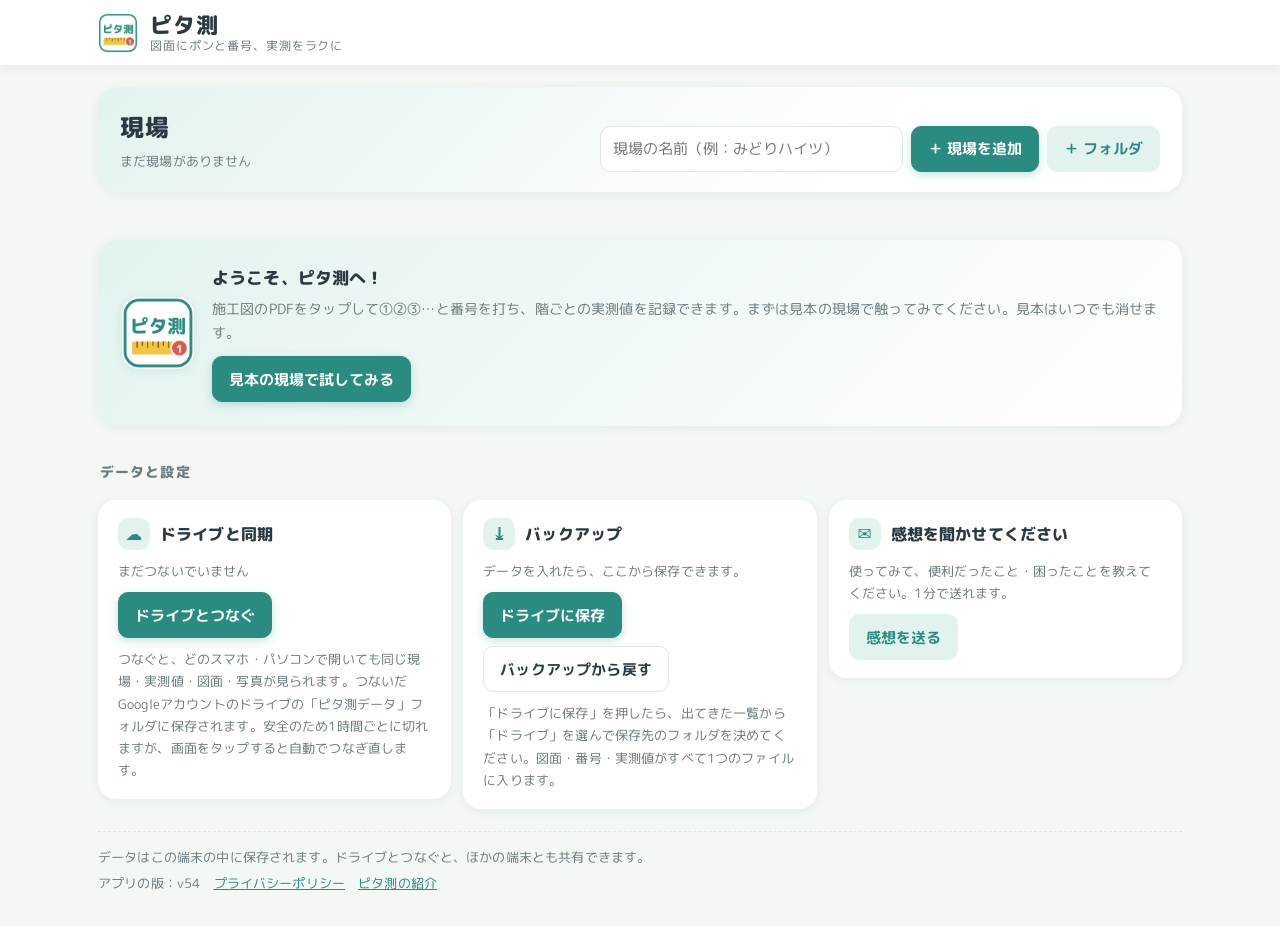
==== commit a0daae50: "ホーム画面で現場をフォルダにまとめられるようにする（作る・名前を変える・消す、現場の「…」から入れる・移す・出す、フォルダの中で追加、検索はフォルダの中も）。フォルダはドライブ同期・バックアップにも乗" ====
--- a/index.html
+++ b/index.html
@@ -28,18 +28,32 @@
     <button id="syncChip" type="button" class="syncchip" hidden><i></i><span></span></button>
   </header>
   <main class="homemain">
+    <!-- フォルダの中にいる時の帯 -->
+    <div id="folderBar" class="folderbar" hidden>
+      <button id="folderUp" type="button" class="sm">‹ すべての現場</button>
+      <span class="grow"></span>
+      <button id="folderRename" type="button" class="sm">名前を変える</button>
+      <button id="folderDel" type="button" class="sm danger">フォルダを消す</button>
+    </div>
     <section class="newsite">
-      <div>
-        <h2>現場</h2>
-        <p id="siteCount" class="note"></p>
+      <div class="newsitehead">
+        <i id="homeFolderIcon" class="fico big" hidden></i>
+        <div>
+          <h2 id="homeTitle">現場</h2>
+          <p id="siteCount" class="note"></p>
+        </div>
       </div>
       <form id="newSiteForm" class="newsiteform">
         <input id="newSiteName" type="text" placeholder="現場の名前（例：みどりハイツ）" aria-label="新しい現場の名前" autocomplete="off">
         <button id="addSite" class="primary" type="submit">＋ 現場を追加</button>
+        <button id="addFolder" type="button" class="soft">＋ フォルダ</button>
       </form>
     </section>
     <input id="siteSearch" class="sitesearch" type="search" placeholder="現場をさがす" aria-label="現場をさがす" hidden>
+    <ul id="folderList" class="sitegrid"></ul>
+    <h2 id="looseTitle" class="sectitle" hidden>フォルダに入っていない現場</h2>
     <ul id="siteList" class="sitegrid"></ul>
+    <p id="folderEmpty" class="note center" hidden>このフォルダにはまだ現場がありません。上で現場を追加するか、ほかの現場の「…」から入れてください。</p>
     <p id="siteNone" class="note center" hidden>見つかりませんでした</p>
     <div id="homeEmpty" class="hello" hidden>
       <img src="icon-192.png" alt="" width="72" height="72">
@@ -80,7 +94,7 @@
     </div>
     <footer class="homefoot">
       <p class="note small">データはこの端末の中に保存されます。ドライブとつなぐと、ほかの端末とも共有できます。</p>
-      <p class="note small">アプリの版：<span id="appVer">v53</span>　<a href="privacy.html">プライバシーポリシー</a>　<a href="intro.html">ピタ測の紹介</a></p>
+      <p class="note small">アプリの版：<span id="appVer">v54</span>　<a href="privacy.html">プライバシーポリシー</a>　<a href="intro.html">ピタ測の紹介</a></p>
     </footer>
   </main>
 </section>
@@ -205,6 +219,28 @@
       <button value="cancel" formnovalidate>やめる</button>
     </div>
   </form>
+</dialog>
+
+<!-- 名前を入れる（フォルダを作る・名前を変える） -->
+<dialog id="nameDlg">
+  <form method="dialog" class="stack">
+    <h2 id="nameTitle"></h2>
+    <input id="nameIn" type="text" autocomplete="off" aria-label="名前">
+    <div class="row">
+      <button value="ok" class="primary" id="nameOk">決める</button>
+      <button value="cancel" formnovalidate>やめる</button>
+    </div>
+  </form>
+</dialog>
+
+<!-- 現場をフォルダに入れる・出す -->
+<dialog id="moveDlg">
+  <div class="stack">
+    <h2 id="moveTitle"></h2>
+    <div id="moveList" class="movelist"></div>
+    <button type="button" id="moveNew" class="soft">＋ 新しいフォルダを作って入れる</button>
+    <button type="button" id="moveCancel">やめる</button>
+  </div>
 </dialog>
 
 <!-- 確認 -->
--- a/style.css
+++ b/style.css
@@ -242,3 +242,33 @@
 .syncbanner{margin:8px 12px 0;border-radius:14px;box-shadow:var(--shadow);top:8px}
 .hometop{padding-left:max(14px,calc((100% - 1120px) / 2 + 18px));padding-right:max(14px,calc((100% - 1120px) / 2 + 18px))}
 .symocr{display:flex;flex-direction:column;gap:8px}
+
+/* ===== フォルダ ===== */
+.fico{flex:0 0 auto;width:48px;height:48px;border-radius:14px;display:grid;place-items:center;font-style:normal;background:color-mix(in srgb,var(--sun) 22%,var(--surface));color:#c98a12}
+.fico svg{width:28px;height:28px;fill:currentColor}
+.fico.big{width:52px;height:52px}
+.fico.out{background:var(--surface2);color:var(--muted);font-size:20px;font-weight:800}
+.foldercard{background:linear-gradient(135deg,color-mix(in srgb,var(--sun) 10%,var(--surface)),var(--surface) 60%)}
+.foldercard .peek{font-size:12px;color:var(--muted);overflow:hidden;text-overflow:ellipsis;white-space:nowrap}
+.newsitehead{display:flex;align-items:center;gap:14px;min-width:0}
+.newsitehead h2{overflow:hidden;text-overflow:ellipsis;white-space:nowrap}
+.newsiteform #addFolder{flex:0 0 auto}
+.folderbar{display:flex;align-items:center;gap:8px;flex-wrap:wrap;margin-bottom:-4px}
+/* 現場のカードの「…」（フォルダに入れる） */
+.siteli{position:relative}
+.siteli .sitecard{padding-right:56px}
+.siteli .more{position:absolute;right:10px;top:50%;transform:translateY(-50%);width:40px;height:40px;min-height:40px;padding:0;border-radius:12px;border:0;background:transparent;color:var(--muted);font-size:22px;letter-spacing:-1px;box-shadow:none}
+.siteli .more:hover{background:var(--surface2);color:var(--ink)}
+.sitecard .fchip{display:none;align-items:center;gap:3px;color:#b07a10!important;background:color-mix(in srgb,var(--sun) 16%,var(--surface))!important;border-color:transparent!important}
+.sitecard .fchip svg{width:13px;height:13px;fill:currentColor}
+.searching .sitecard .fchip{display:inline-flex}
+/* フォルダを選ぶ画面 */
+.movelist{display:flex;flex-direction:column;gap:8px;max-height:50vh;overflow:auto}
+.moveopt{justify-content:flex-start;gap:12px;min-height:60px;text-align:left;border-radius:14px;white-space:normal}
+.moveopt .fico{width:38px;height:38px;border-radius:11px}
+.moveopt .fico svg{width:22px;height:22px}
+.moveopt span{flex:1;font-weight:800}
+.moveopt small{color:var(--accent);font-weight:700}
+.moveopt.here{opacity:.6}
+#moveDlg{width:min(94vw,440px)}
+@media (max-width:560px){.newsiteform{flex-wrap:wrap}.newsiteform input{flex:1 1 100%}.newsiteform button{flex:1 1 0}}
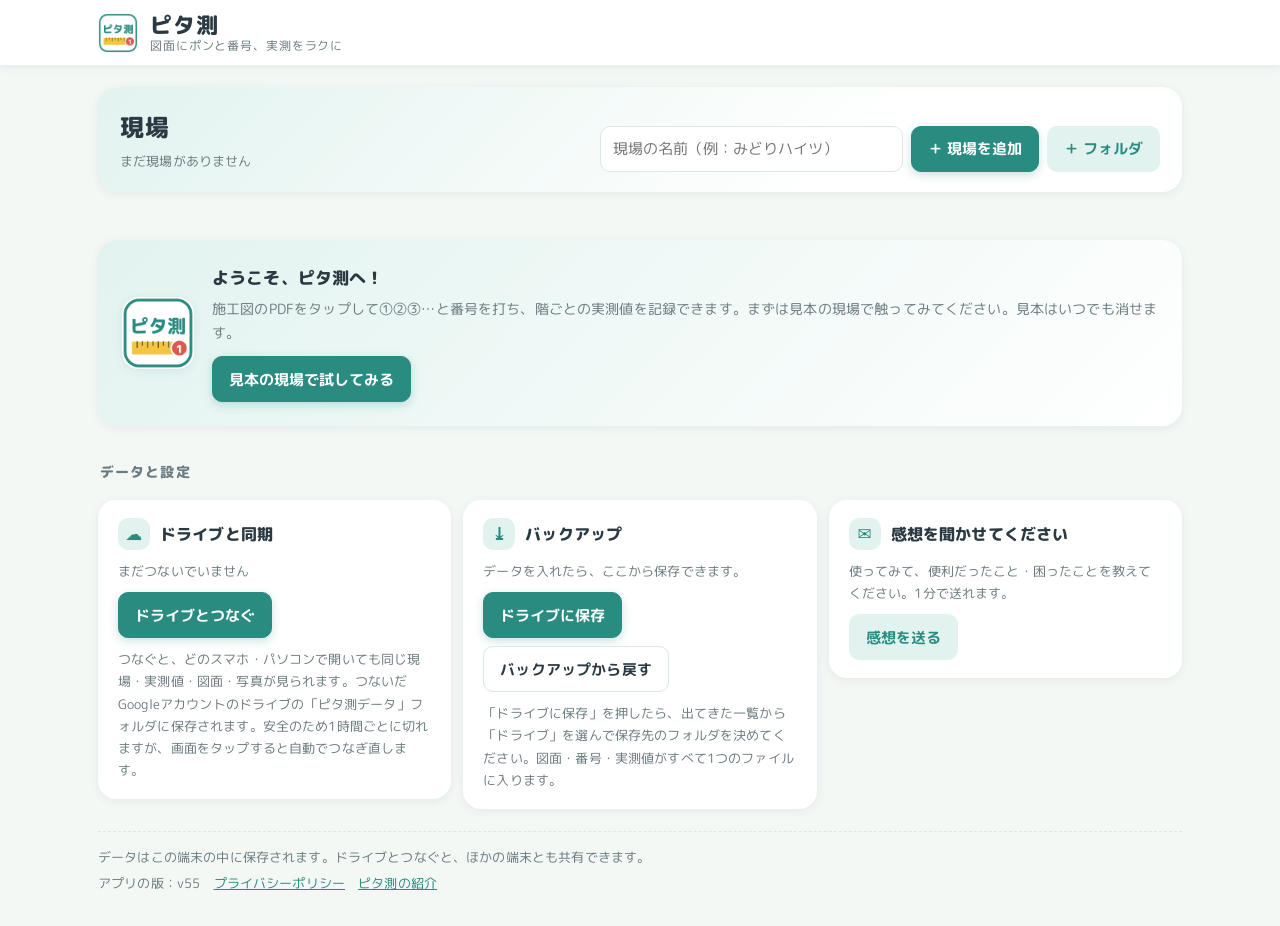
==== commit bf25d2b8: "写真から取り込んだ図面でも文字を読み取って符号をさがせるようにする。写真は明るさのむらをならしてから読む。「見る」も写真の図面で使える（v55） Co-Authored-By: Claude Opus" ====
--- a/index.html
+++ b/index.html
@@ -94,7 +94,7 @@
     </div>
     <footer class="homefoot">
       <p class="note small">データはこの端末の中に保存されます。ドライブとつなぐと、ほかの端末とも共有できます。</p>
-      <p class="note small">アプリの版：<span id="appVer">v54</span>　<a href="privacy.html">プライバシーポリシー</a>　<a href="intro.html">ピタ測の紹介</a></p>
+      <p class="note small">アプリの版：<span id="appVer">v55</span>　<a href="privacy.html">プライバシーポリシー</a>　<a href="intro.html">ピタ測の紹介</a></p>
     </footer>
   </main>
 </section>
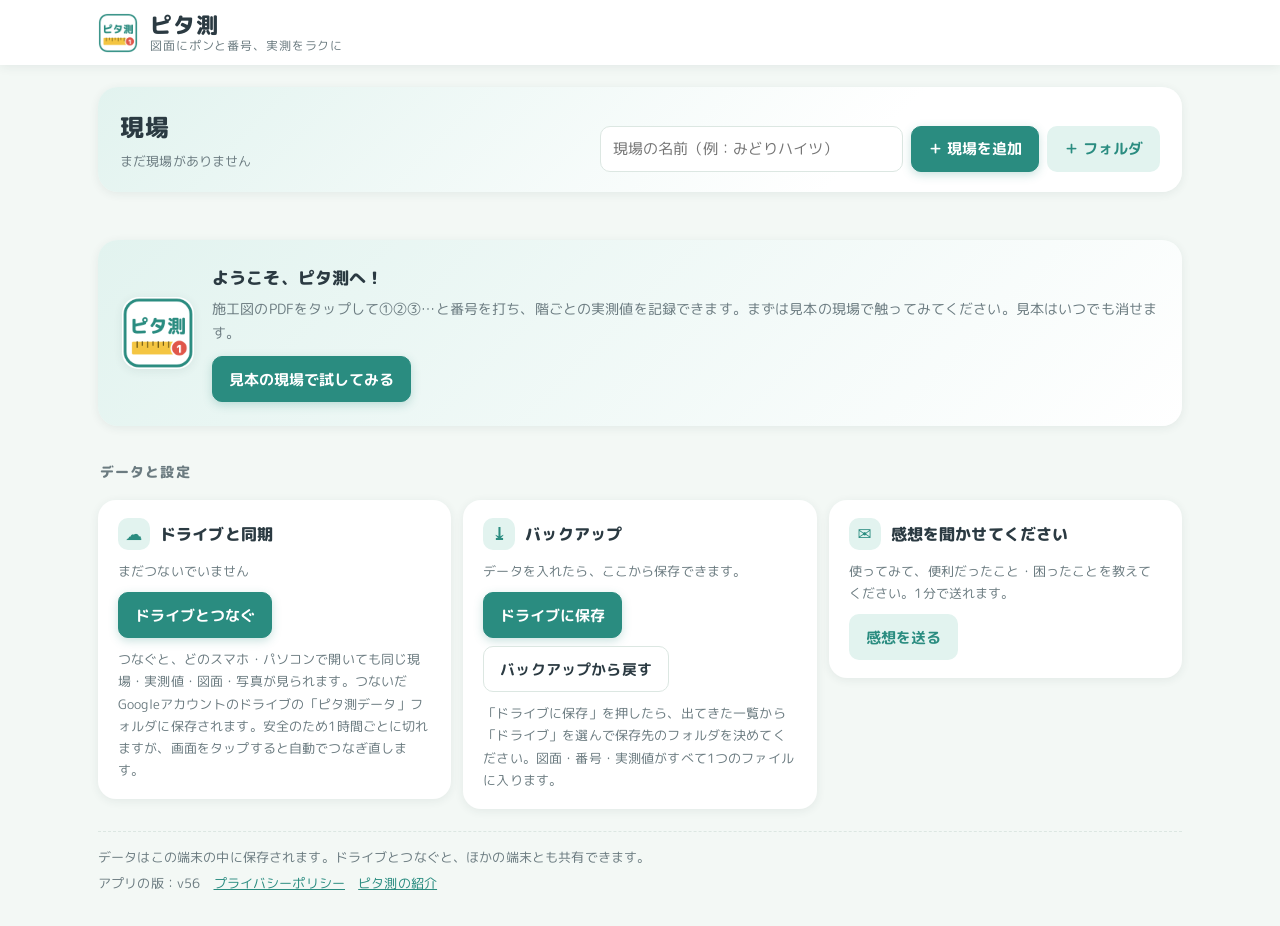
==== commit e3720d56: "符号さがしで追加した位置のメモ欄に自動で文を入れない。出てくるページは位置の名前の横に表示（Excelには出さない）。以前の版が入れた自動の文はメモ欄から移す（v56） Co-Authored-By:" ====
--- a/index.html
+++ b/index.html
@@ -94,7 +94,7 @@
     </div>
     <footer class="homefoot">
       <p class="note small">データはこの端末の中に保存されます。ドライブとつなぐと、ほかの端末とも共有できます。</p>
-      <p class="note small">アプリの版：<span id="appVer">v55</span>　<a href="privacy.html">プライバシーポリシー</a>　<a href="intro.html">ピタ測の紹介</a></p>
+      <p class="note small">アプリの版：<span id="appVer">v56</span>　<a href="privacy.html">プライバシーポリシー</a>　<a href="intro.html">ピタ測の紹介</a></p>
     </footer>
   </main>
 </section>
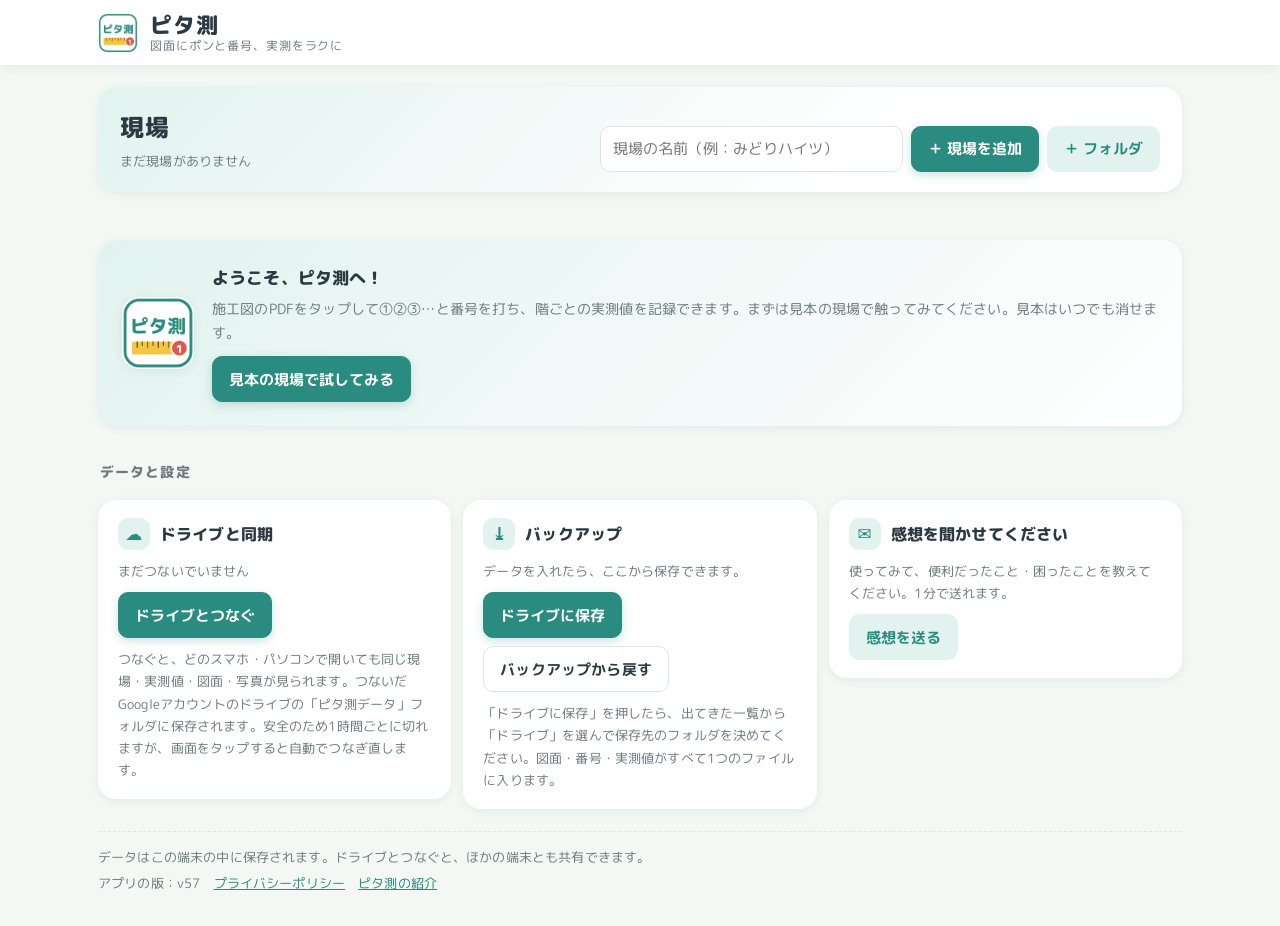
==== commit f6d50680: "メモ欄の上に「メモ欄」の見出しと説明を付ける（v57） Co-Authored-By: Claude Opus 5.5 <noreply@anthropic.com> Claude-Session: " ====
--- a/index.html
+++ b/index.html
@@ -94,7 +94,7 @@
     </div>
     <footer class="homefoot">
       <p class="note small">データはこの端末の中に保存されます。ドライブとつなぐと、ほかの端末とも共有できます。</p>
-      <p class="note small">アプリの版：<span id="appVer">v56</span>　<a href="privacy.html">プライバシーポリシー</a>　<a href="intro.html">ピタ測の紹介</a></p>
+      <p class="note small">アプリの版：<span id="appVer">v57</span>　<a href="privacy.html">プライバシーポリシー</a>　<a href="intro.html">ピタ測の紹介</a></p>
     </footer>
   </main>
 </section>
@@ -198,7 +198,8 @@
           <button id="pngBtn" type="button">番号入り図面を保存</button>
           <button id="delPos" type="button" class="danger">位置を削除</button>
         </div>
-        <textarea id="memo" placeholder="メモ（例：5F ⑥は壁の出っ張りあり）" aria-label="メモ"></textarea>
+        <label for="memo" class="memolabel">メモ欄<small>この位置について気づいたことを書けます（Excelにも出ます）</small></label>
+        <textarea id="memo" placeholder="例：5F ⑥は壁の出っ張りあり"></textarea>
       </div>
     </div>
   </div>
--- a/style.css
+++ b/style.css
@@ -272,3 +272,5 @@
 .moveopt.here{opacity:.6}
 #moveDlg{width:min(94vw,440px)}
 @media (max-width:560px){.newsiteform{flex-wrap:wrap}.newsiteform input{flex:1 1 100%}.newsiteform button{flex:1 1 0}}
+.memolabel{display:flex;flex-wrap:wrap;align-items:baseline;gap:4px 10px;margin:6px 0 -6px;font-size:14px;font-weight:800;color:var(--ink)}
+.memolabel small{font-size:12px;font-weight:400;color:var(--muted)}
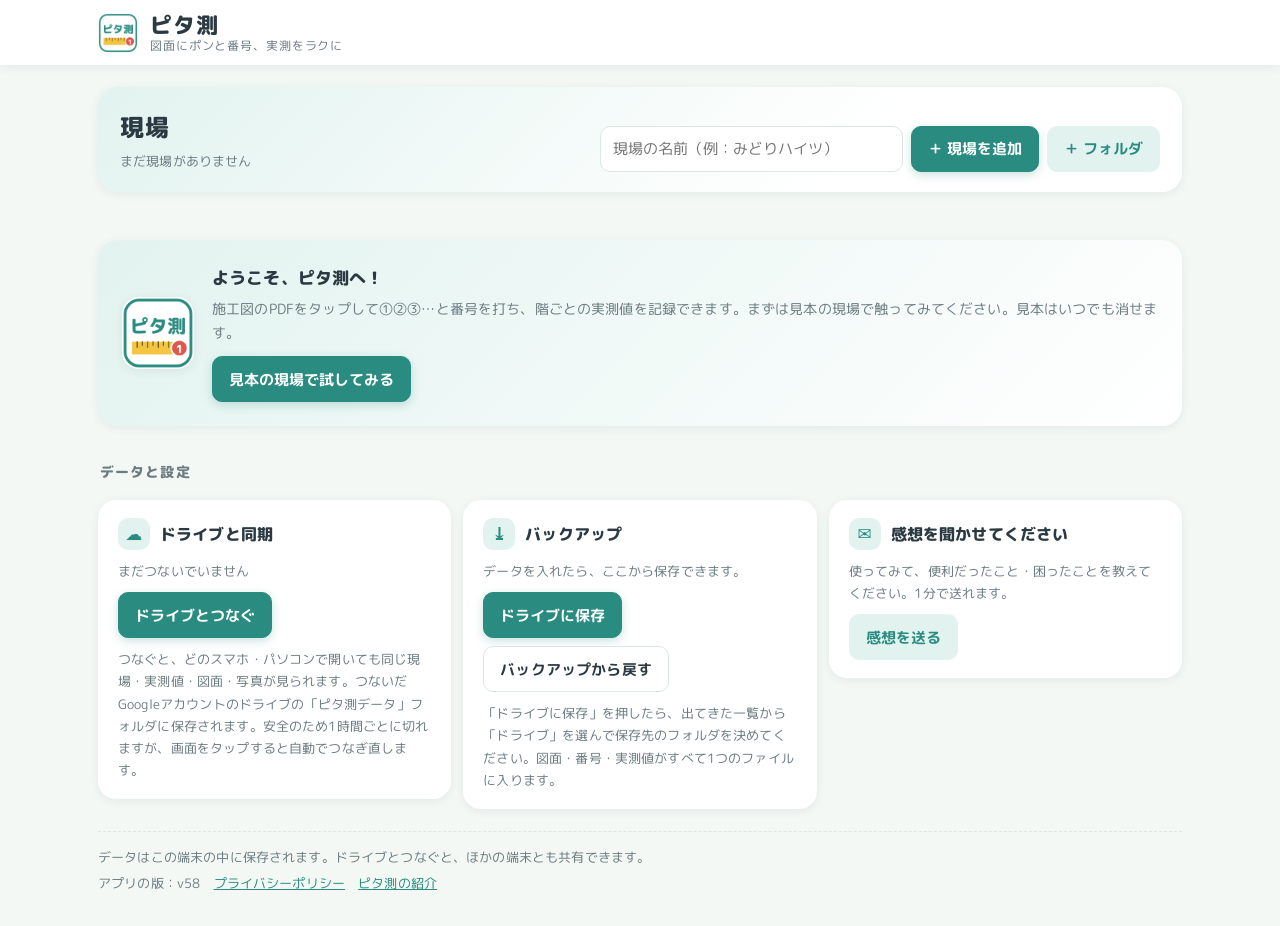
==== commit 42ef9865: "現場・図面・位置の名前を後から変えられるようにする。現場の画面をカードの見た目にそろえ、実測の進み具合（入力済み／全体）を出す。図面を画面いっぱいに広げるボタンを追加。現場の「…」からフォルダ移動・削" ====
--- a/index.html
+++ b/index.html
@@ -94,18 +94,31 @@
     </div>
     <footer class="homefoot">
       <p class="note small">データはこの端末の中に保存されます。ドライブとつなぐと、ほかの端末とも共有できます。</p>
-      <p class="note small">アプリの版：<span id="appVer">v57</span>　<a href="privacy.html">プライバシーポリシー</a>　<a href="intro.html">ピタ測の紹介</a></p>
+      <p class="note small">アプリの版：<span id="appVer">v58</span>　<a href="privacy.html">プライバシーポリシー</a>　<a href="intro.html">ピタ測の紹介</a></p>
     </footer>
   </main>
 </section>
 
 <!-- 現場：図面一覧 -->
-<section id="vSite" class="view" hidden>
+<section id="vSite" class="view siteview" hidden>
   <header class="top">
     <button class="back" data-go="home" type="button" aria-label="戻る">‹</button>
     <h1 id="siteTitle"></h1>
+    <button id="siteMenu" type="button" class="sm" aria-label="現場のメニュー（名前を変える・フォルダ・削除）">…</button>
   </header>
-  <main class="pad stack">
+  <main class="homemain">
+    <!-- 現場のまとめ：図面・位置の数と、実測の進み具合 -->
+    <section id="siteSum" class="newsite sitesum">
+      <div class="sumnums">
+        <div><b id="sumDraw">0</b><span>図面</span></div>
+        <div><b id="sumPos">0</b><span>位置</span></div>
+        <div><b id="sumPts">0</b><span>番号</span></div>
+      </div>
+      <div class="sumprog">
+        <div class="row"><span class="small muted">実測の進み具合</span><span class="grow"></span><b id="sumProgText" class="small"></b></div>
+        <div class="bar"><i id="sumProgBar"></i></div>
+      </div>
+    </section>
     <div class="row wrap">
       <label class="primary filebtn" for="fileIn">＋ PDFを追加（ドライブ・ファイル）</label>
       <label class="filebtn" for="photoIn">＋ 写真を追加</label>
@@ -114,14 +127,11 @@
     <input id="photoIn" type="file" accept="image/*" hidden>
     <p class="note small">PDFは、開いた画面で「ドライブ」や「Google ドライブ」を選ぶと、ドライブの中の施工図を選べます。</p>
     <p id="loadMsg" class="note" hidden></p>
-    <ul id="drawList" class="list"></ul>
+    <ul id="drawList" class="sitegrid drawgrid"></ul>
     <p id="siteEmpty" class="note" hidden>図面がまだありません。施工図のPDFか、図面を撮った写真を追加してください。</p>
-    <div id="xlsxBox" class="stack" hidden>
+    <div id="xlsxBox" class="card stack xlsxbox" hidden>
       <button id="xlsxBtn" type="button" class="primary">Excelで保存（実測値記入表）</button>
       <p class="note small">符号ごとの実測値の表、番号入りの図面、現場写真、集計（中間値・最大・最小・差。差が20mm以上は赤字）を1つのExcelにまとめます。ドライブとつながっていれば「ピタ測データ ＞ Excel出力」に、つながっていなければスマホの「ダウンロード」に保存します。</p>
-    </div>
-    <div class="dangerzone">
-      <button id="delSite" class="danger" type="button">この現場を削除</button>
     </div>
   </main>
 </section>
@@ -163,6 +173,7 @@
         <button id="modeBtn" type="button" class="tool on" aria-pressed="true">● 番号を打つ</button>
         <button id="undoBtn" type="button" class="tool">↶ 取り消し</button>
         <button id="fitBtn" type="button" class="tool">全体</button>
+        <button id="wideBtn" type="button" class="tool" aria-pressed="false">⤢ 図面を広げる</button>
         <button id="sizeBtn" type="button" class="tool">丸：中</button>
       </div>
     </div>
@@ -172,6 +183,7 @@
       <div id="posBody" hidden>
         <div class="poshead">
           <strong id="posName"></strong>
+          <button id="posRename" type="button" class="sm ghost" aria-label="位置の名前を変える">✎</button>
           <span id="posMeta" class="small muted"></span>
           <span class="grow"></span>
           <span id="saveState" class="small muted"></span>
@@ -232,6 +244,15 @@
       <button value="cancel" formnovalidate>やめる</button>
     </div>
   </form>
+</dialog>
+
+<!-- えらぶメニュー（現場・図面の「…」） -->
+<dialog id="menuDlg">
+  <div class="stack">
+    <h2 id="menuTitle"></h2>
+    <div id="menuList" class="movelist"></div>
+    <button type="button" id="menuCancel">やめる</button>
+  </div>
 </dialog>
 
 <!-- 現場をフォルダに入れる・出す -->
--- a/style.css
+++ b/style.css
@@ -274,3 +274,34 @@
 @media (max-width:560px){.newsiteform{flex-wrap:wrap}.newsiteform input{flex:1 1 100%}.newsiteform button{flex:1 1 0}}
 .memolabel{display:flex;flex-wrap:wrap;align-items:baseline;gap:4px 10px;margin:6px 0 -6px;font-size:14px;font-weight:800;color:var(--ink)}
 .memolabel small{font-size:12px;font-weight:400;color:var(--muted)}
+
+/* ===== 現場の画面 ===== */
+.siteview .top h1{flex:1}
+.sitesum{align-items:center}
+.sumnums{display:flex;gap:22px}
+.sumnums div{display:flex;flex-direction:column;align-items:center;min-width:52px}
+.sumnums b{font:800 26px/1.1 var(--f-num);color:var(--accent)}
+.sumnums span{font-size:12px;color:var(--muted)}
+.sumprog{flex:1 1 300px;max-width:560px;display:flex;flex-direction:column;gap:6px}
+.bar{display:block;height:8px;border-radius:999px;background:var(--grid);overflow:hidden}
+.bar i{display:block;height:100%;border-radius:999px;background:var(--accent);transition:width .3s}
+.bar i.full{background:#3aa861}
+.drawgrid{grid-template-columns:repeat(auto-fill,minmax(340px,1fr))}
+.drawcard{align-items:flex-start}
+.drawcard .sbody{gap:7px}
+.drawcard b{white-space:normal;overflow-wrap:anywhere}
+.dico{flex:0 0 auto;width:48px;height:48px;border-radius:14px;display:grid;place-items:center;font:800 13px var(--f-num);font-style:normal;color:var(--accent);background:var(--accentsoft)}
+.pchips{display:flex;flex-wrap:wrap;gap:5px}
+.pchip{display:inline-flex;align-items:center;gap:5px;font:800 12px var(--f-num);border-radius:8px;padding:2px 8px;background:var(--surface2);border:1px solid var(--line);color:var(--ink)}
+.pchip i{font-style:normal;font-weight:700;color:var(--muted)}
+.pchip.part{border-color:color-mix(in srgb,var(--sun) 60%,transparent);background:color-mix(in srgb,var(--sun) 14%,var(--surface))}
+.pchip.full{border-color:color-mix(in srgb,#3aa861 55%,transparent);background:color-mix(in srgb,#3aa861 13%,var(--surface))}
+.pchip.full i{color:#2f8a50}
+.drawcard+.more{top:34px}
+.xlsxbox{margin-top:6px;border-radius:18px}
+.moveopt.danger{color:var(--red)}
+button.ghost{border:0;background:transparent;box-shadow:none;color:var(--muted);min-height:34px;padding:2px 8px;font-size:16px}
+/* 図面を広げる：表をしまって、図面を画面いっぱいに */
+.drawview.wide .panel{display:none}
+.drawview.wide .stagecol{flex:1 1 100%}
+#wideBtn.on{background:var(--accent);color:#fff}
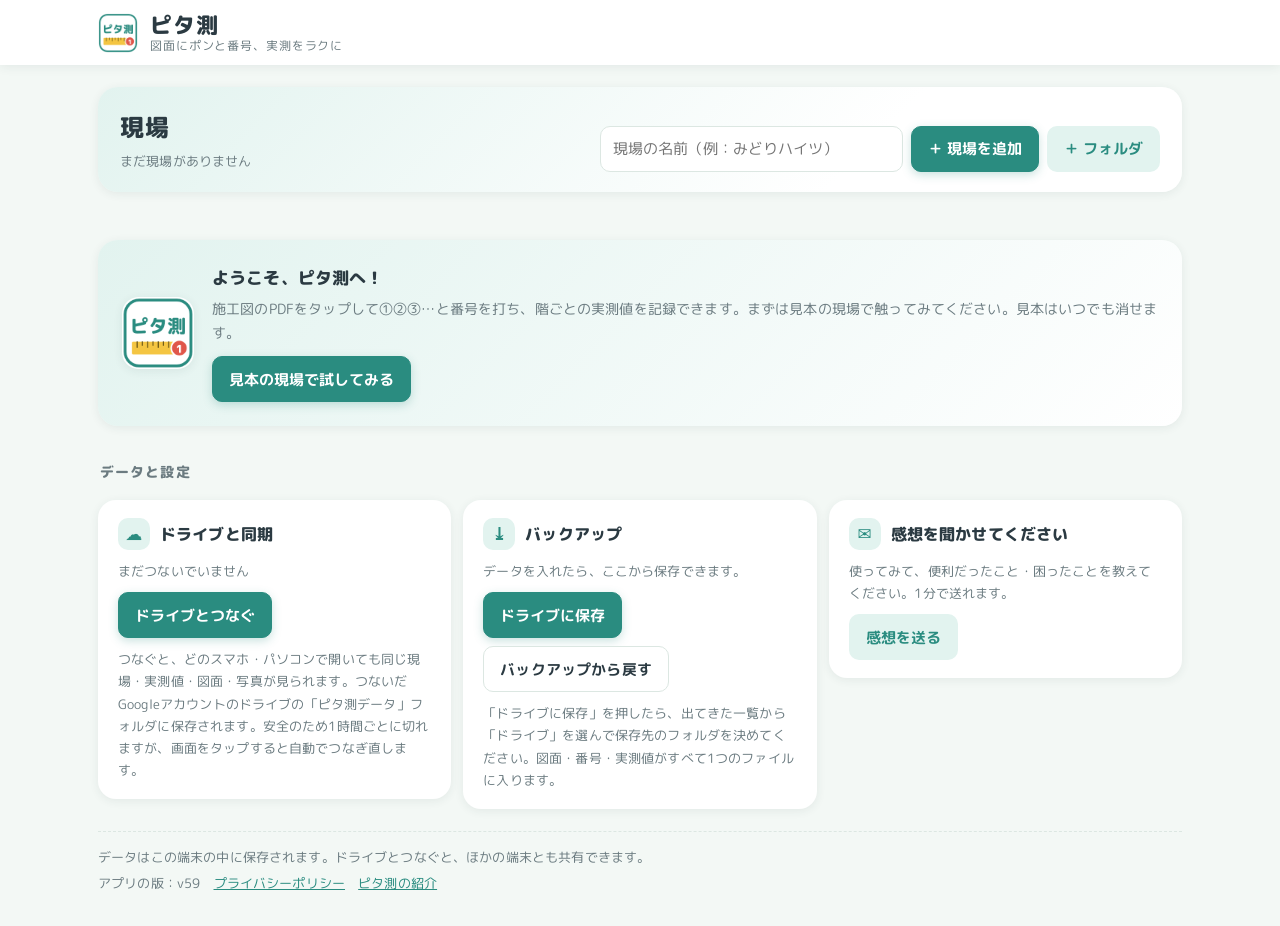
==== commit 26324c01: "位置の階の範囲をまとめて直せるようにする（足りない階は足し、範囲の外は消す。実測値のある階を消す時は確認）（v59） Co-Authored-By: Claude Fable 5.2 <noreply" ====
--- a/index.html
+++ b/index.html
@@ -94,7 +94,7 @@
     </div>
     <footer class="homefoot">
       <p class="note small">データはこの端末の中に保存されます。ドライブとつなぐと、ほかの端末とも共有できます。</p>
-      <p class="note small">アプリの版：<span id="appVer">v58</span>　<a href="privacy.html">プライバシーポリシー</a>　<a href="intro.html">ピタ測の紹介</a></p>
+      <p class="note small">アプリの版：<span id="appVer">v59</span>　<a href="privacy.html">プライバシーポリシー</a>　<a href="intro.html">ピタ測の紹介</a></p>
     </footer>
   </main>
 </section>
@@ -203,6 +203,7 @@
           <span>「設計」に図面の寸法を入れると差が出ます（20mm以上は赤）</span>
         </div>
         <div class="row wrap">
+          <button id="rangeBtn" type="button">階の範囲を直す</button>
           <button id="addFloor" type="button">＋ 階</button>
           <button id="delFloor" type="button">− 階</button>
           <button id="copyBtn" type="button">Excel用にコピー</button>
@@ -241,6 +242,22 @@
     <input id="nameIn" type="text" autocomplete="off" aria-label="名前">
     <div class="row">
       <button value="ok" class="primary" id="nameOk">決める</button>
+      <button value="cancel" formnovalidate>やめる</button>
+    </div>
+  </form>
+</dialog>
+
+<!-- 位置の階の範囲をまとめて直す -->
+<dialog id="rangeDlg">
+  <form method="dialog" class="stack">
+    <h2 id="rangeTitle">階の範囲を直す</h2>
+    <div class="row">
+      <label>開始階<input id="rangeFrom" type="number" inputmode="numeric" min="1" max="99" required></label>
+      <label>終了階<input id="rangeTo" type="number" inputmode="numeric" min="1" max="99" required></label>
+    </div>
+    <p id="rangeNote" class="note"></p>
+    <div class="row">
+      <button value="ok" class="primary">この範囲にする</button>
       <button value="cancel" formnovalidate>やめる</button>
     </div>
   </form>
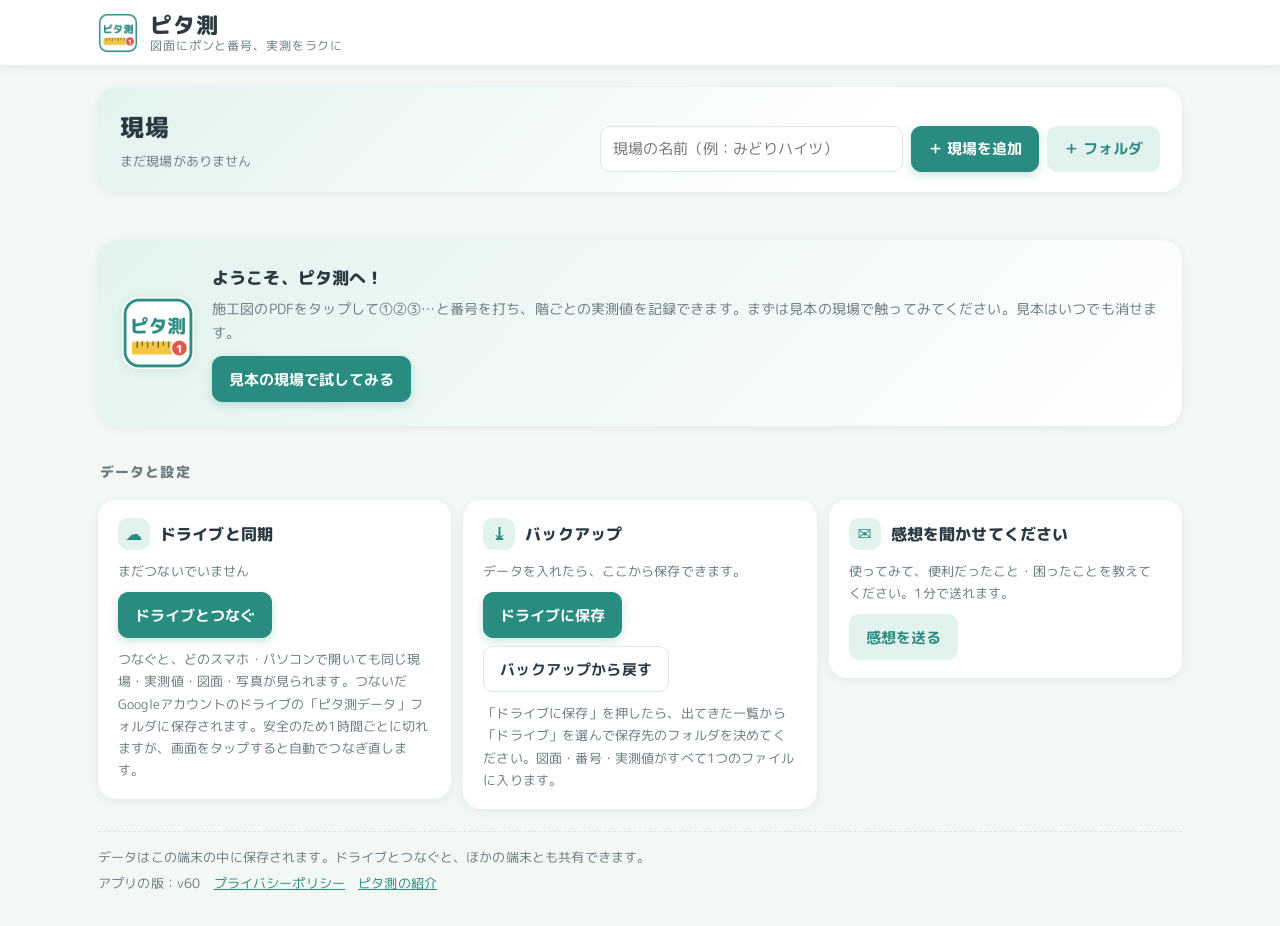
==== commit 08877910: "符号さがしでキープランも読み取る：題名の階（5〜7F など）を符号に割り当て、複数のキープランは階を合わせる。位置にキープランの場所を覚え、「キープラン」ボタンで赤丸付きで見られる（v60） Co-A" ====
--- a/index.html
+++ b/index.html
@@ -94,7 +94,7 @@
     </div>
     <footer class="homefoot">
       <p class="note small">データはこの端末の中に保存されます。ドライブとつなぐと、ほかの端末とも共有できます。</p>
-      <p class="note small">アプリの版：<span id="appVer">v59</span>　<a href="privacy.html">プライバシーポリシー</a>　<a href="intro.html">ピタ測の紹介</a></p>
+      <p class="note small">アプリの版：<span id="appVer">v60</span>　<a href="privacy.html">プライバシーポリシー</a>　<a href="intro.html">ピタ測の紹介</a></p>
     </footer>
   </main>
 </section>
@@ -184,6 +184,7 @@
         <div class="poshead">
           <strong id="posName"></strong>
           <button id="posRename" type="button" class="sm ghost" aria-label="位置の名前を変える">✎</button>
+          <button id="kpBtn" type="button" class="sm soft" hidden>キープラン</button>
           <span id="posMeta" class="small muted"></span>
           <span class="grow"></span>
           <span id="saveState" class="small muted"></span>
@@ -245,6 +246,17 @@
       <button value="cancel" formnovalidate>やめる</button>
     </div>
   </form>
+</dialog>
+
+<!-- キープランを見る（その位置が建物のどこにあるか） -->
+<dialog id="kpDlg" class="symdlg">
+  <div class="stack">
+    <h2 id="kpTitle"></h2>
+    <p id="kpNote" class="note"></p>
+    <div id="kpPages" class="row wrap"></div>
+    <div id="kpBox" class="symprev"><canvas id="kpCv"></canvas></div>
+    <div class="row"><span class="grow"></span><button type="button" id="kpClose">閉じる</button></div>
+  </div>
 </dialog>
 
 <!-- 位置の階の範囲をまとめて直す -->
--- a/style.css
+++ b/style.css
@@ -305,3 +305,5 @@
 .drawview.wide .panel{display:none}
 .drawview.wide .stagecol{flex:1 1 100%}
 #wideBtn.on{background:var(--accent);color:#fff}
+.symrow .kp{color:#b07a10;font-weight:700}
+#kpPages .chip.on{background:var(--accent);color:#fff}
